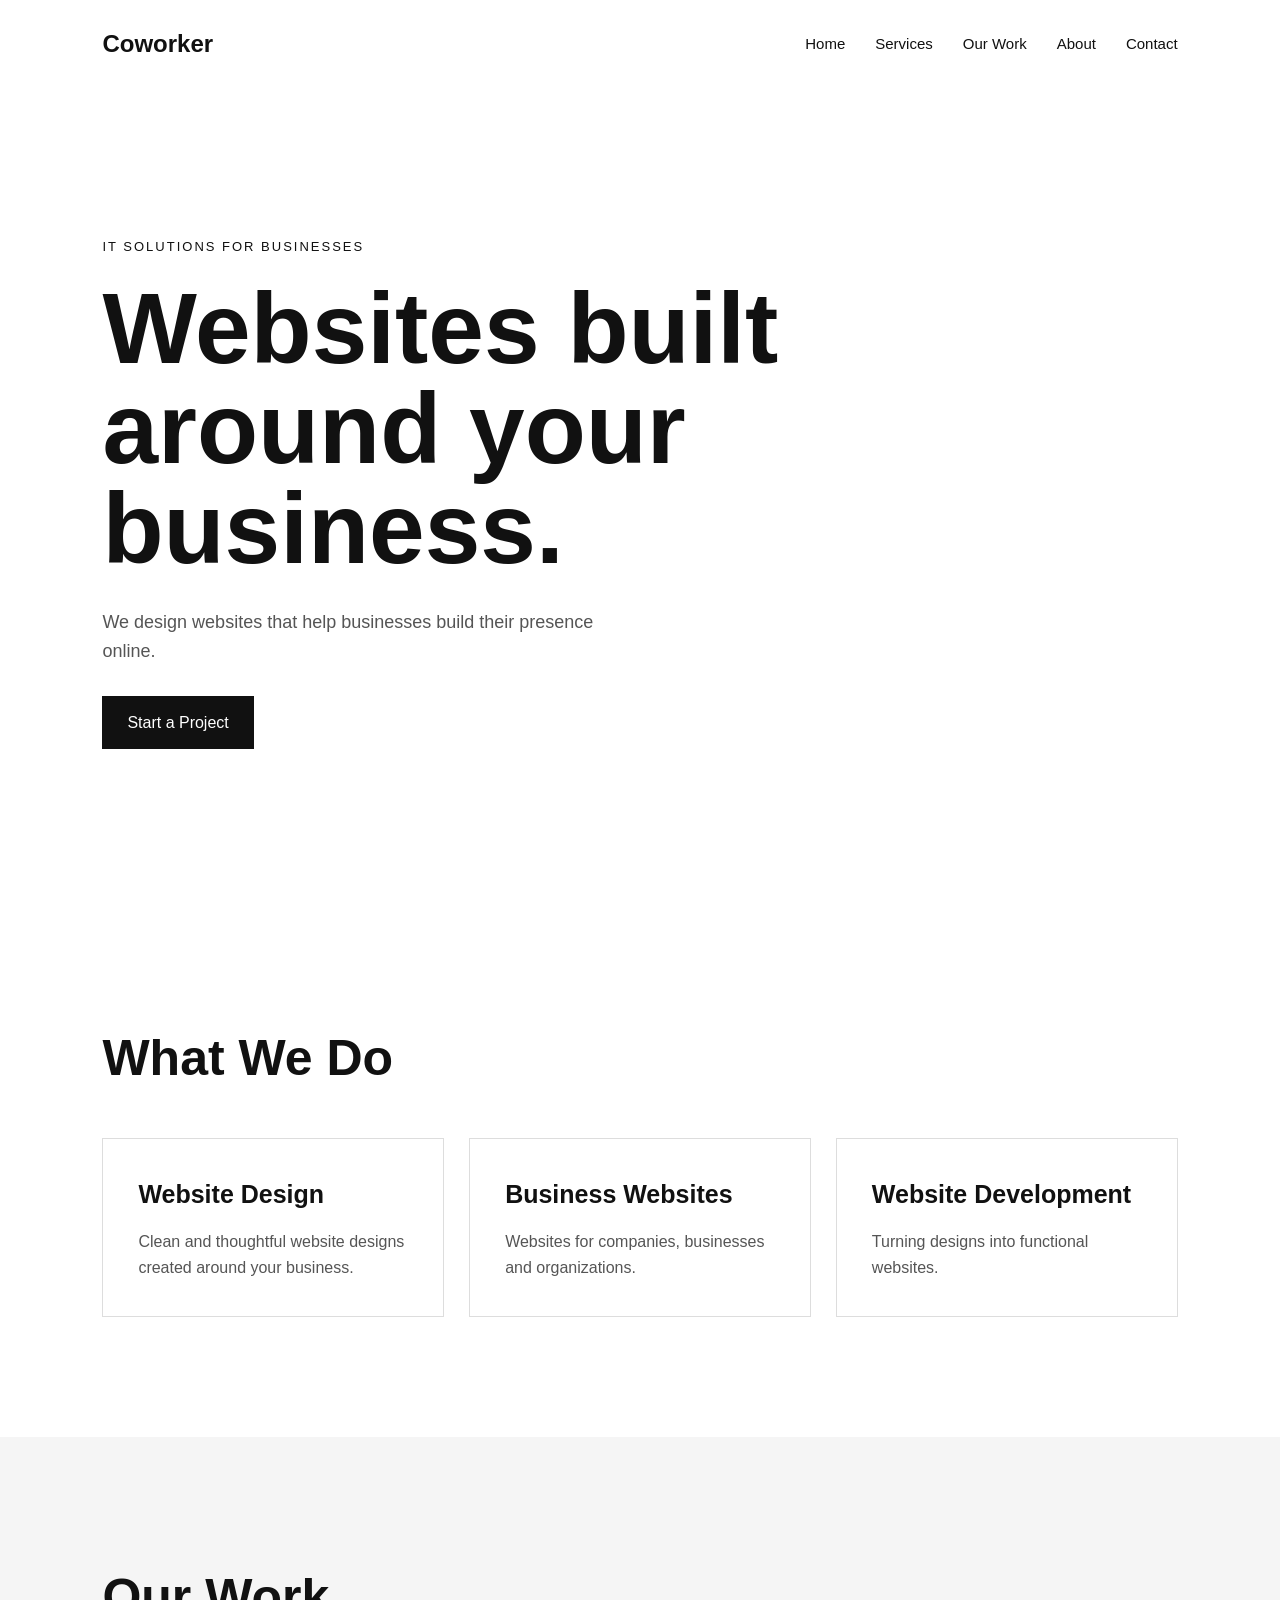
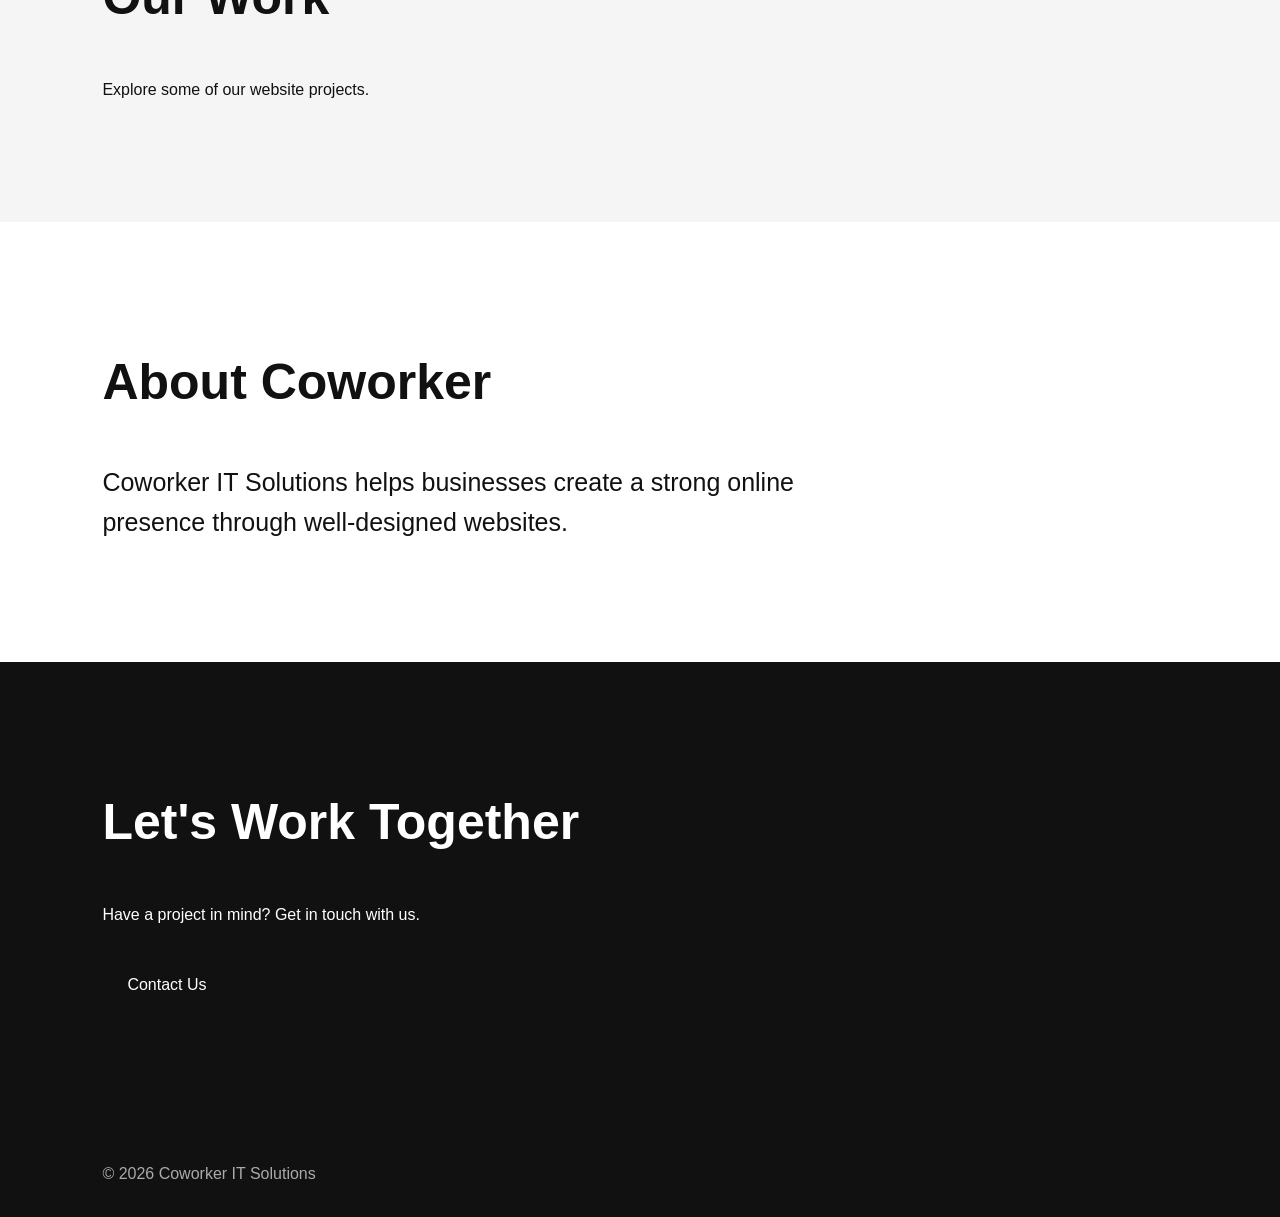
==== index.html @ 1c1c368e "Add files via upload" ====
<!DOCTYPE html>
<html lang="en">
<head>
    <meta charset="UTF-8">
    <meta name="viewport" content="width=device-width, initial-scale=1.0">

    <title>Coworker IT Solutions</title>

    <link rel="stylesheet" href="style.css">
</head>

<body>

    <header>
        <h2>Coworker</h2>

        <nav>
            <a href="#home">Home</a>
            <a href="#services">Services</a>
            <a href="#work">Our Work</a>
            <a href="#about">About</a>
            <a href="#contact">Contact</a>
        </nav>
    </header>


    <section id="home" class="hero">

        <p>IT SOLUTIONS FOR BUSINESSES</p>

        <h1>
            Websites built<br>
            around your business.
        </h1>

        <p class="hero-text">
            We design websites that help businesses
            build their presence online.
        </p>

        <a href="#contact" class="button">
            Start a Project
        </a>

    </section>


    <section id="services">

        <h2>What We Do</h2>

        <div class="services">

            <div class="service">
                <h3>Website Design</h3>
                <p>
                    Clean and thoughtful website designs
                    created around your business.
                </p>
            </div>

            <div class="service">
                <h3>Business Websites</h3>
                <p>
                    Websites for companies, businesses
                    and organizations.
                </p>
            </div>

            <div class="service">
                <h3>Website Development</h3>
                <p>
                    Turning designs into functional
                    websites.
                </p>
            </div>

        </div>

    </section>


    <section id="work">

        <h2>Our Work</h2>

        <p>
            Explore some of our website projects.
        </p>

    </section>


    <section id="about">

        <h2>About Coworker</h2>

        <p>
            Coworker IT Solutions helps businesses
            create a strong online presence through
            well-designed websites.
        </p>

    </section>


    <section id="contact">

        <h2>Let's Work Together</h2>

        <p>
            Have a project in mind?
            Get in touch with us.
        </p>

        <a href="mailto:your@email.com" class="button">
            Contact Us
        </a>

    </section>


    <footer>

        <p>© 2026 Coworker IT Solutions</p>

    </footer>


    <script src="script.js"></script>

</body>
</html>
---- style.css ----
* {
    margin: 0;
    padding: 0;
    box-sizing: border-box;
}

html {
    scroll-behavior: smooth;
}

body {
    font-family: Arial, sans-serif;
    background: #ffffff;
    color: #111111;
    line-height: 1.6;
}


/* HEADER */

header {
    display: flex;
    justify-content: space-between;
    align-items: center;

    padding: 25px 8%;

    position: sticky;
    top: 0;

    background: white;
    z-index: 1000;
}

header h2 {
    font-size: 24px;
}

nav {
    display: flex;
    gap: 30px;
}

nav a {
    text-decoration: none;
    color: #111111;
    font-size: 15px;
}


/* HERO */

.hero {
    min-height: 90vh;

    display: flex;
    flex-direction: column;
    justify-content: center;

    padding: 80px 8%;
}

.hero > p:first-child {
    font-size: 13px;
    letter-spacing: 2px;
    margin-bottom: 20px;
}

.hero h1 {
    font-size: clamp(50px, 8vw, 100px);
    line-height: 1;
    max-width: 1000px;
    margin-bottom: 30px;
}

.hero-text {
    max-width: 500px;
    font-size: 18px;
    color: #555555;
    margin-bottom: 30px;
}


/* BUTTON */

.button {
    display: inline-block;

    background: #111111;
    color: white;

    padding: 14px 25px;

    text-decoration: none;

    width: fit-content;
}


/* SECTIONS */

section {
    padding: 120px 8%;
}

section h2 {
    font-size: 50px;
    margin-bottom: 40px;
}


/* SERVICES */

.services {
    display: grid;

    grid-template-columns:
        repeat(3, 1fr);

    gap: 25px;
}

.service {
    border: 1px solid #dddddd;
    padding: 35px;
}

.service h3 {
    font-size: 25px;
    margin-bottom: 15px;
}

.service p {
    color: #555555;
}


/* WORK */

#work {
    background: #f5f5f5;
}


/* ABOUT */

#about {
    max-width: 1000px;
}

#about p {
    font-size: 25px;
}


/* CONTACT */

#contact {
    background: #111111;
    color: white;
}

#contact p {
    margin-bottom: 30px;
}


/* FOOTER */

footer {
    padding: 30px 8%;
    background: #111111;
    color: #aaaaaa;
}


/* MOBILE */

@media (max-width: 768px) {

    header {
        flex-direction: column;
        gap: 20px;
    }

    nav {
        gap: 15px;
        flex-wrap: wrap;
        justify-content: center;
    }

    .hero h1 {
        font-size: 55px;
    }

    .services {
        grid-template-columns: 1fr;
    }

    section {
        padding: 80px 7%;
    }

}
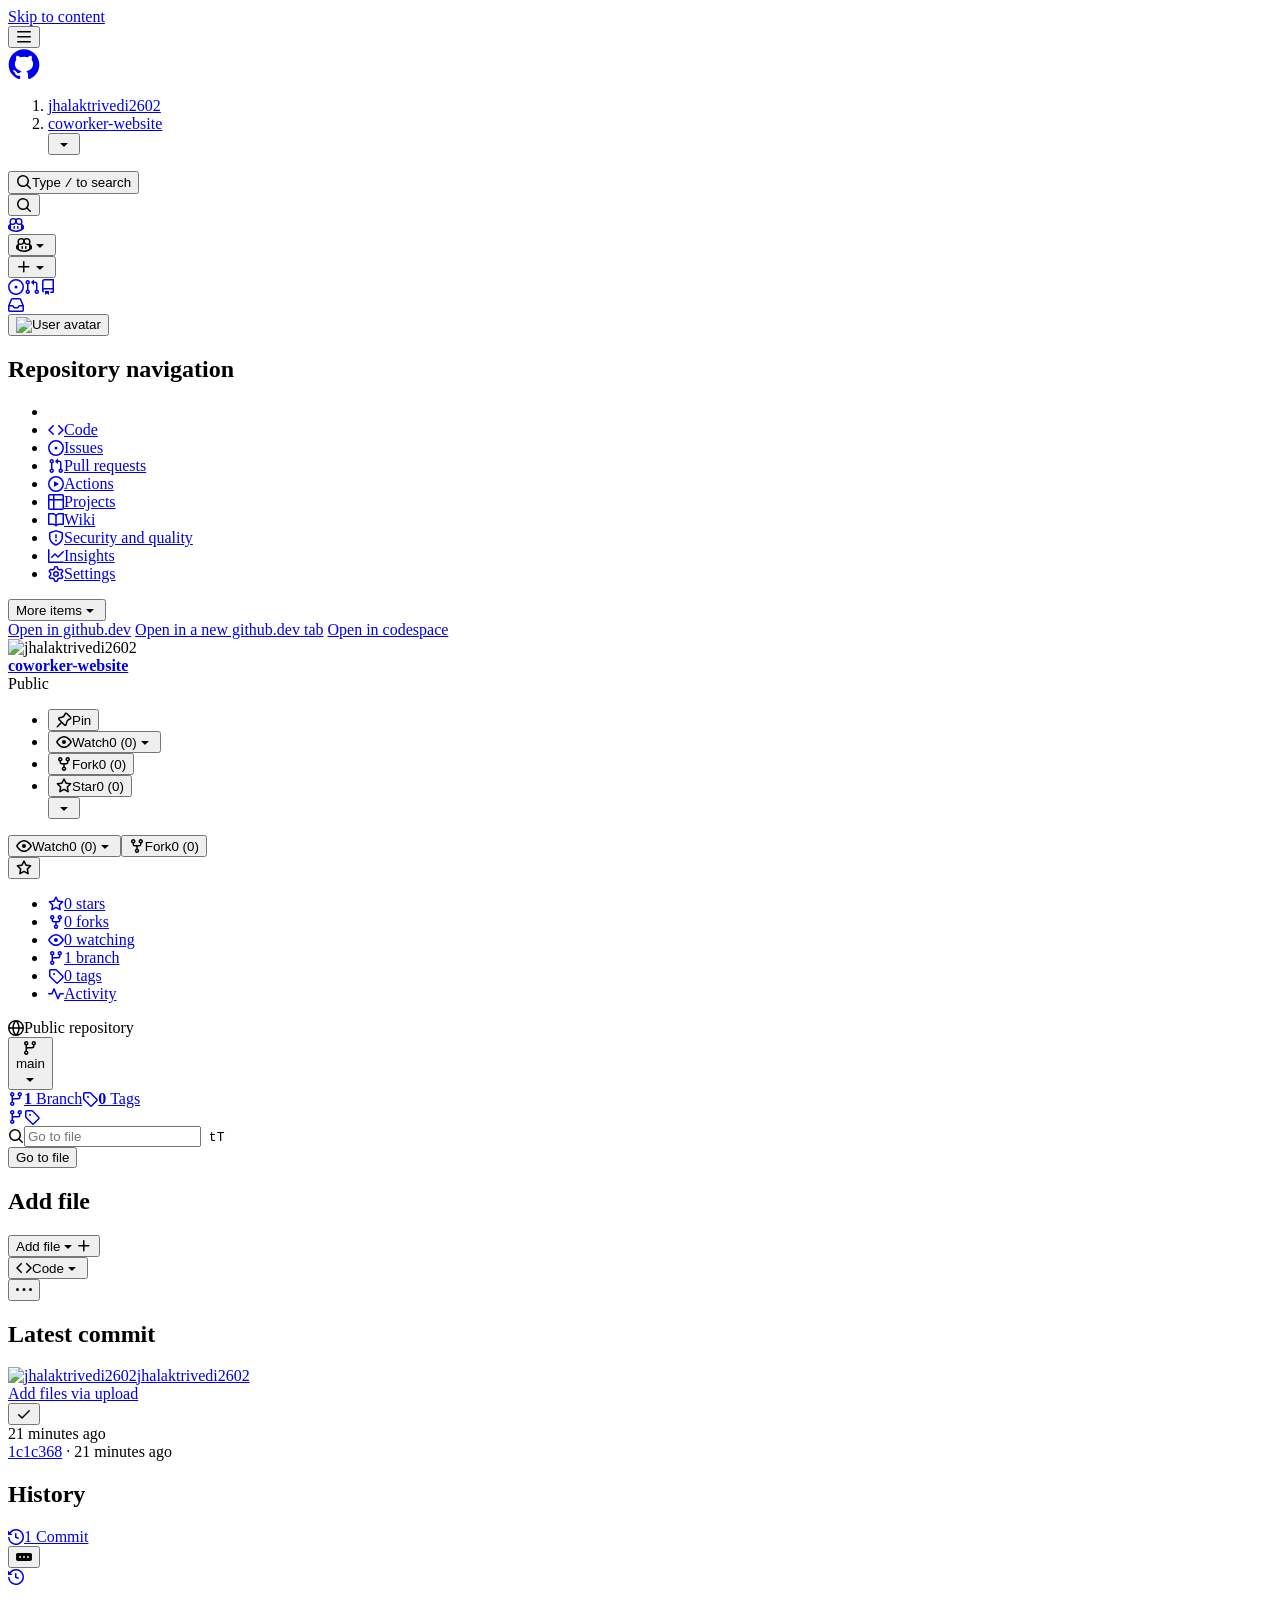
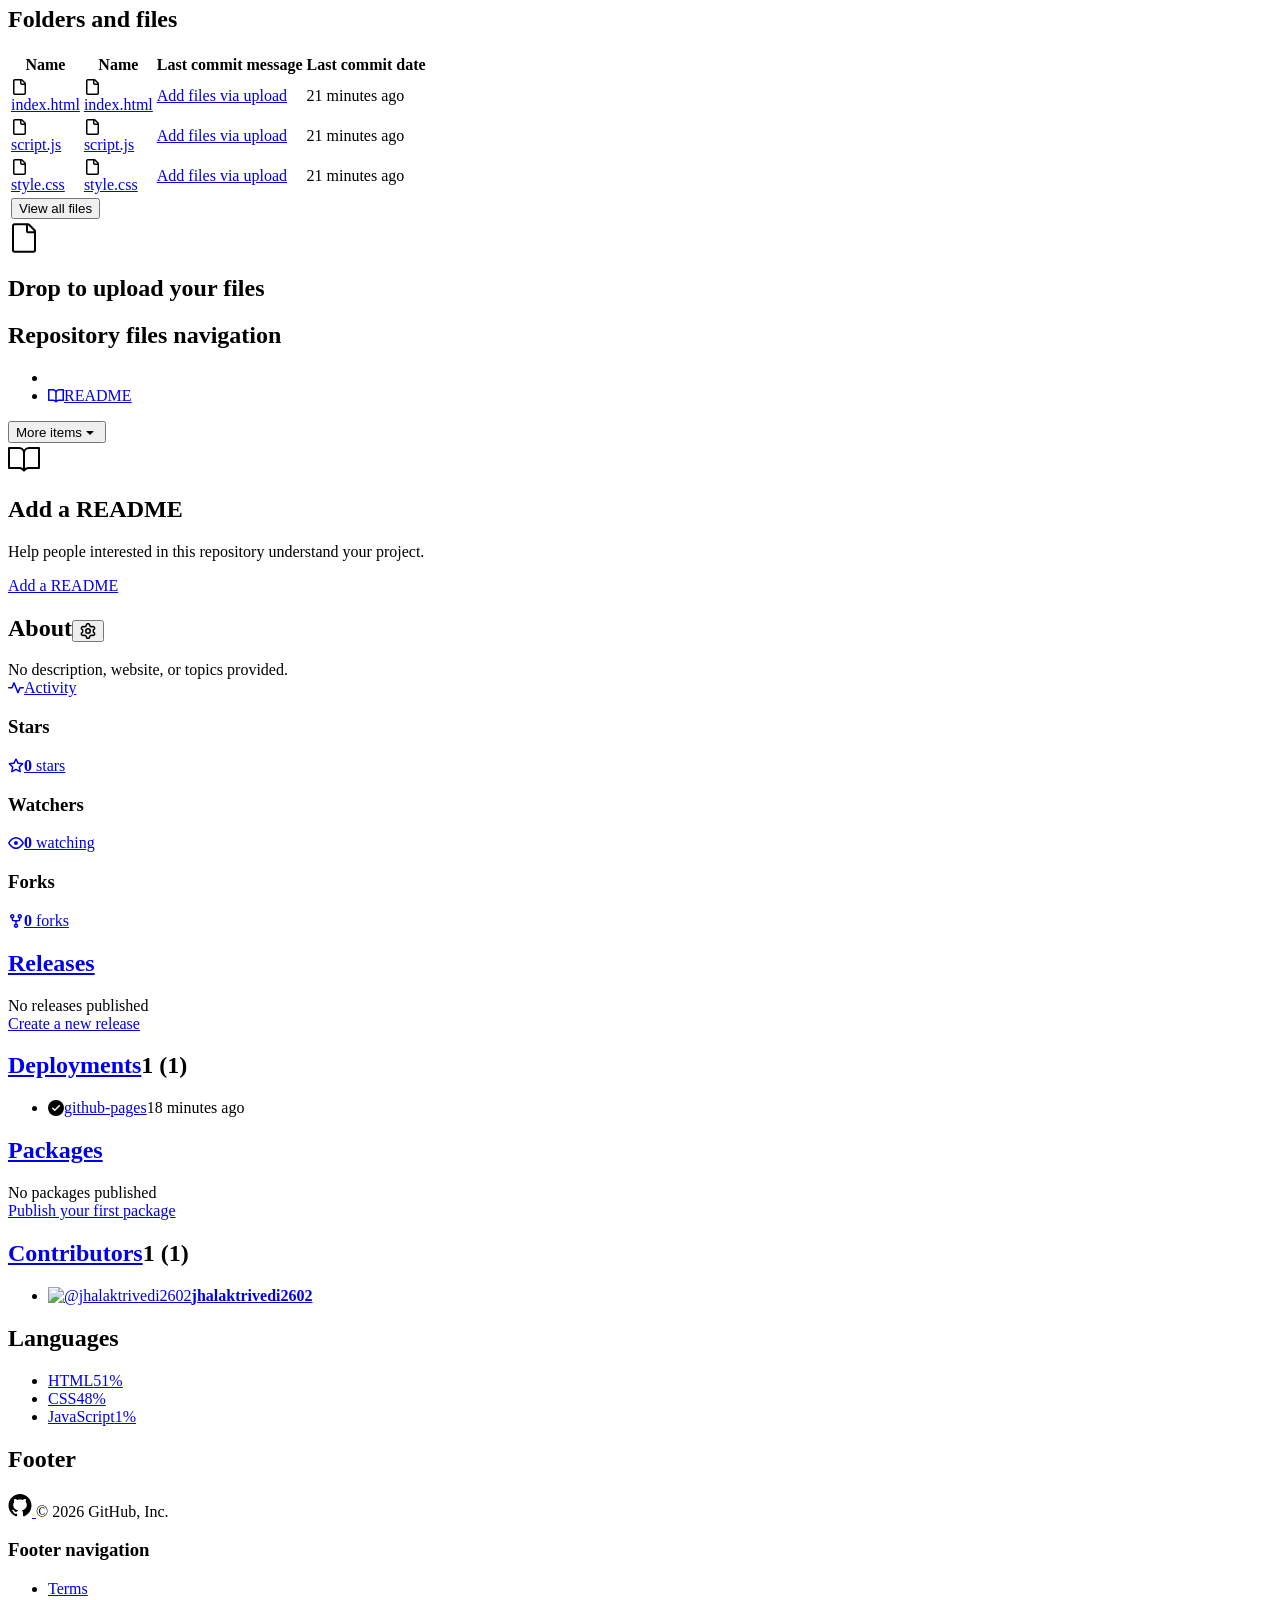
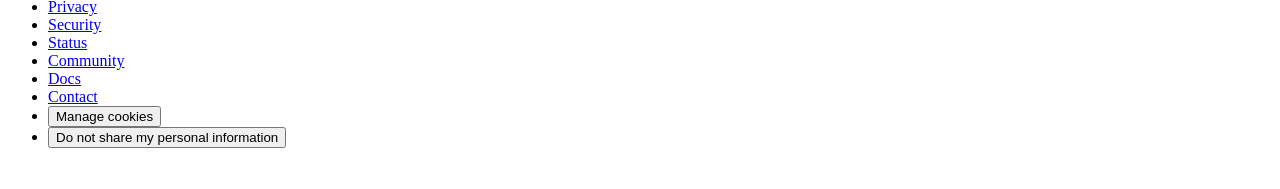
==== commit 761b8386: "Add files via upload" ====
--- a/index.html
+++ b/index.html
@@ -1,133 +1,692 @@
-<!DOCTYPE html>
-<html lang="en">
-<head>
-    <meta charset="UTF-8">
-    <meta name="viewport" content="width=device-width, initial-scale=1.0">
-
-    <title>Coworker IT Solutions</title>
-
-    <link rel="stylesheet" href="style.css">
-</head>
-
-<body>
-
-    <header>
-        <h2>Coworker</h2>
-
-        <nav>
-            <a href="#home">Home</a>
-            <a href="#services">Services</a>
-            <a href="#work">Our Work</a>
-            <a href="#about">About</a>
-            <a href="#contact">Contact</a>
-        </nav>
-    </header>
-
-
-    <section id="home" class="hero">
-
-        <p>IT SOLUTIONS FOR BUSINESSES</p>
-
-        <h1>
-            Websites built<br>
-            around your business.
-        </h1>
-
-        <p class="hero-text">
-            We design websites that help businesses
-            build their presence online.
-        </p>
-
-        <a href="#contact" class="button">
-            Start a Project
-        </a>
-
-    </section>
-
-
-    <section id="services">
-
-        <h2>What We Do</h2>
-
-        <div class="services">
-
-            <div class="service">
-                <h3>Website Design</h3>
-                <p>
-                    Clean and thoughtful website designs
-                    created around your business.
-                </p>
-            </div>
-
-            <div class="service">
-                <h3>Business Websites</h3>
-                <p>
-                    Websites for companies, businesses
-                    and organizations.
-                </p>
-            </div>
-
-            <div class="service">
-                <h3>Website Development</h3>
-                <p>
-                    Turning designs into functional
-                    websites.
-                </p>
-            </div>
-
-        </div>
-
-    </section>
-
-
-    <section id="work">
-
-        <h2>Our Work</h2>
-
-        <p>
-            Explore some of our website projects.
-        </p>
-
-    </section>
-
-
-    <section id="about">
-
-        <h2>About Coworker</h2>
-
-        <p>
-            Coworker IT Solutions helps businesses
-            create a strong online presence through
-            well-designed websites.
-        </p>
-
-    </section>
-
-
-    <section id="contact">
-
-        <h2>Let's Work Together</h2>
-
-        <p>
-            Have a project in mind?
-            Get in touch with us.
-        </p>
-
-        <a href="mailto:your@email.com" class="button">
-            Contact Us
-        </a>
-
-    </section>
-
-
-    <footer>
-
-        <p>© 2026 Coworker IT Solutions</p>
-
-    </footer>
-
-
-    <script src="script.js"></script>
-
-</body>
-</html>+<!DOCTYPE html>
+<!-- saved from url=(0053)https://github.com/jhalaktrivedi2602/coworker-website -->
+<html lang="en" data-color-mode="auto" data-light-theme="light" data-dark-theme="dark" data-a11y-animated-images="system" data-a11y-link-underlines="true" data-turbo-loaded="" class="js-focus-visible" data-js-focus-visible=""><head><meta http-equiv="Content-Type" content="text/html; charset=UTF-8"><style type="text/css">.turbo-progress-bar {
+  position: fixed;
+  display: block;
+  top: 0;
+  left: 0;
+  height: 3px;
+  background: #0076ff;
+  z-index: 2147483647;
+  transition:
+    width 300ms ease-out,
+    opacity 150ms 150ms ease-in;
+  transform: translate3d(0, 0, 0);
+}
+</style><style>
+:root {
+  --fontStack-monospace: "Monaspace Neon", ui-monospace, SFMono-Regular, SF Mono, Menlo, Consolas, Liberation Mono, monospace !important;
+}
+</style>
+
+
+
+
+  
+    
+  <link rel="dns-prefetch" href="https://github.githubassets.com/">
+  <link rel="dns-prefetch" href="https://avatars.githubusercontent.com/">
+  <link rel="dns-prefetch" href="https://github-cloud.s3.amazonaws.com/">
+  <link rel="dns-prefetch" href="https://user-images.githubusercontent.com/">
+  <link rel="preconnect" href="https://github.githubassets.com/" crossorigin="">
+  <link rel="preconnect" href="https://avatars.githubusercontent.com/">
+
+<script type="importmap">{"imports":{"react":"https://github.githubassets.com/assets/react-e27d1b3e03961e68.js","react-dom":"https://github.githubassets.com/assets/react-dom-e5fd46a22d5c4058.js","react-dom/client":"https://github.githubassets.com/assets/react-dom-client-1b4a3ee065998cea.js","react-is":"https://github.githubassets.com/assets/react-is-e0b593954b4706d8.js","react-reconciler":"https://github.githubassets.com/assets/react-reconciler-8e99e505c4429605.js","react/compiler-runtime":"https://github.githubassets.com/assets/react-compiler-runtime-4610bd6d3de9c049.js","react/jsx-dev-runtime":"https://github.githubassets.com/assets/react-jsx-dev-runtime-ea55d68667d559e5.js","react/jsx-runtime":"https://github.githubassets.com/assets/react-jsx-runtime-4915cb0f5b3aff04.js","scheduler":"https://github.githubassets.com/assets/scheduler-58b860b049ca307c.js"}}</script>
+<meta name="react-profiling" content="0" data-turbo-transient="true">
+<meta name="react-import-map" content="react,react-dom,react-dom/client,react-dom/profiling,react-is,react-reconciler,react/compiler-runtime,react/jsx-dev-runtime,react/jsx-runtime,scheduler@777f63f87cd0" data-turbo-track="reload">
+<link crossorigin="anonymous" rel="modulepreload" href="https://github.githubassets.com/assets/react-e27d1b3e03961e68.js">
+<link crossorigin="anonymous" rel="modulepreload" href="https://github.githubassets.com/assets/react-compiler-runtime-4610bd6d3de9c049.js">
+<link crossorigin="anonymous" rel="modulepreload" href="https://github.githubassets.com/assets/scheduler-58b860b049ca307c.js">
+<link crossorigin="anonymous" rel="modulepreload" href="https://github.githubassets.com/assets/react-dom-e5fd46a22d5c4058.js">
+<link crossorigin="anonymous" rel="modulepreload" href="https://github.githubassets.com/assets/react-dom-client-1b4a3ee065998cea.js">
+<link crossorigin="anonymous" rel="modulepreload" href="https://github.githubassets.com/assets/react-is-e0b593954b4706d8.js">
+<link crossorigin="anonymous" rel="modulepreload" href="https://github.githubassets.com/assets/react-jsx-runtime-4915cb0f5b3aff04.js">
+<link crossorigin="anonymous" rel="modulepreload" href="https://github.githubassets.com/assets/react-reconciler-8e99e505c4429605.js">
+
+  
+
+
+  <link crossorigin="anonymous" media="all" rel="stylesheet" href="./index_files/light-99f877e9ddfc0e51.css"><link crossorigin="anonymous" media="all" rel="stylesheet" href="./index_files/dark-79ad2ace604703b3.css"><link data-color-theme="light_high_contrast" crossorigin="anonymous" media="all" rel="stylesheet" data-href="https://github.githubassets.com/assets/light_high_contrast-48fdd0811afbab3c.css"><link data-color-theme="light_colorblind" crossorigin="anonymous" media="all" rel="stylesheet" data-href="https://github.githubassets.com/assets/light_colorblind-f4bf1142976e4bbf.css"><link data-color-theme="light_colorblind_high_contrast" crossorigin="anonymous" media="all" rel="stylesheet" data-href="https://github.githubassets.com/assets/light_colorblind_high_contrast-f661b49995ba0bd8.css"><link data-color-theme="light_tritanopia" crossorigin="anonymous" media="all" rel="stylesheet" data-href="https://github.githubassets.com/assets/light_tritanopia-0b38d22346321c92.css"><link data-color-theme="light_tritanopia_high_contrast" crossorigin="anonymous" media="all" rel="stylesheet" data-href="https://github.githubassets.com/assets/light_tritanopia_high_contrast-f1c62c9e70259b9f.css"><link data-color-theme="dark_high_contrast" crossorigin="anonymous" media="all" rel="stylesheet" data-href="https://github.githubassets.com/assets/dark_high_contrast-24484a076f02295f.css"><link data-color-theme="dark_colorblind" crossorigin="anonymous" media="all" rel="stylesheet" data-href="https://github.githubassets.com/assets/dark_colorblind-f50cacf0a86b9929.css"><link data-color-theme="dark_colorblind_high_contrast" crossorigin="anonymous" media="all" rel="stylesheet" data-href="https://github.githubassets.com/assets/dark_colorblind_high_contrast-e61d4f4ca17852c2.css"><link data-color-theme="dark_tritanopia" crossorigin="anonymous" media="all" rel="stylesheet" data-href="https://github.githubassets.com/assets/dark_tritanopia-39c10993d5603fac.css"><link data-color-theme="dark_tritanopia_high_contrast" crossorigin="anonymous" media="all" rel="stylesheet" data-href="https://github.githubassets.com/assets/dark_tritanopia_high_contrast-73236c840c0c7d90.css"><link data-color-theme="dark_dimmed" crossorigin="anonymous" media="all" rel="stylesheet" data-href="https://github.githubassets.com/assets/dark_dimmed-0de76f07cc035b10.css"><link data-color-theme="dark_dimmed_high_contrast" crossorigin="anonymous" media="all" rel="stylesheet" data-href="https://github.githubassets.com/assets/dark_dimmed_high_contrast-fd1500c8744e40d6.css">
+
+  <style type="text/css">
+    :root {
+      --tab-size-preference: 4;
+    }
+
+    pre, code {
+      tab-size: var(--tab-size-preference);
+    }
+  </style>
+
+    <link crossorigin="anonymous" media="all" rel="stylesheet" href="./index_files/primer-primitives-ed9ca172356fd545.css">
+    <link crossorigin="anonymous" media="all" rel="stylesheet" href="./index_files/primer-tailwind-compatible-330c475bd59f66d2.css">
+    <link crossorigin="anonymous" media="all" rel="stylesheet" href="./index_files/global-54ba76e934a49d7c.css">
+    <link crossorigin="anonymous" media="all" rel="stylesheet" href="./index_files/github-456bd5deb85c7ecd.css">
+    <link crossorigin="anonymous" media="all" rel="stylesheet" href="./index_files/tailwind-46b53ca2d13bc09d.css">
+  <link crossorigin="anonymous" media="all" rel="stylesheet" href="./index_files/repository-11ee8a031c040c1a.css">
+<link crossorigin="anonymous" media="all" rel="stylesheet" href="./index_files/code-2d56bdb0166c0238.css">
+
+  
+
+  <script type="application/json" id="client-env">{"locale":"en","featureFlags":["actions_enable_background_steps","actions_new_hosted_runner_image_select_sizes_and_versions","actions_workflow_language_service_allow_case_function","activity_diff_file_tree","activity_repos_file_tree","activity_repos_overview_header","activity_repos_overview_sidebar","agent_author_search_expansion","agent_author_search_expansion_ui_pulls","alternate_user_config_repo","async_conversion_coverage_enabled","billing_billable_licenses_cost_center_bucket_fix","billing_budget_expiration","billing_cost_center_list_assigned_resources","billing_discount_threshold_notification","billing_ui_budget_pagination_enabled","ccr_implement_suggestion_refresh","code_quality_enablement_banner_targeting","code_quality_remove_preview","code_view_checks_live_updates","code_view_raf_sticky_lines","codemirror_inp_optimizations","codespaces_prebuild_region_target_update","coding_agent_third_party_model_ui","copilot_agent_snippy","copilot_api_agentic_issue_marshal_yaml","copilot_automation_repo_mcp_servers","copilot_automations_pagination","copilot_chat_auto_mode_v2","copilot_chat_clear_model_selection_for_default_change","copilot_chat_disable_model_picker_while_streaming","copilot_chat_header_reorder","copilot_chat_increase_token_padding","copilot_chat_max_upsell","copilot_chat_models_browser_cache","copilot_chat_vision_dotcom_chat_ga_gate","copilot_css_textarea_autosize","copilot_custom_copilots","copilot_custom_copilots_feature_preview","copilot_duplicate_thread","copilot_extensions_removal_on_marketplace","copilot_fix_failed_workflows_all_skus","copilot_hide_hovercard","copilot_immersive_embedded_header_button","copilot_immersive_file_preview_keep_mounted","copilot_immersive_task_hyperlinking","copilot_issue_list_show_more","copilot_mc_cli_resume_any_users_task","copilot_mission_control_agent_merge_fix_ci","copilot_mission_control_agent_merge_resolve_conflicts","copilot_mission_control_early_stop","copilot_mission_control_environment_list_icons","copilot_mission_control_managed_sandbox_environments","copilot_mission_control_needs_attention","copilot_mission_control_reasoning_effort","copilot_mission_control_sandbox_client_side_clone","copilot_mission_control_sandbox_remote_bypass","copilot_mission_control_session_filters","copilot_mission_control_task_alive_updates","copilot_mission_control_task_sharing","copilot_org_policy_page_focus_mode","copilot_share_active_subthread","copilot_spaces_ga","copilot_spaces_individual_policies_ga","copilot_spark_handle_nil_friendly_name","copilot_swe_agent_authorization_status_ui","copilot_swe_agent_automation_resource_scoped_writes","copilot_swe_agent_hide_model_picker_if_only_auto","copilot_swe_agent_issue_comment_trigger","copilot_swe_agent_pr_comment_model_picker","copilot_swe_agent_pull_request_comment_trigger","copilot_swe_agent_pull_request_merged_trigger","copilot_swe_agent_pull_request_opened_trigger","copilot_swe_agent_pull_request_synchronize_trigger","copilot_swe_agent_use_subagents","copilot_task_api_github_rest_style","copilot_task_scoped_alive_channel","copilot_token_based_billing","copilot_unconfigured_is_inherited","copilot_user_can_upgrade_plan_field","copilot_workbench_sunset","copilot_workbench_sunset_redirect","copilot_workbench_ubb","dashboard_indexeddb_caching","dashboard_lists_max_age_filter","dashboard_universe_2025","dashboard_universe_2025_feedback_dialog","fgpat_permissions_selector_redesign","glc_code_quality_repo_settings_workflow_config","hide_github_models_ui","hide_groups_list_for_few_groups","hyperspace_2025_logged_out_batch_1","hyperspace_2025_logged_out_batch_2","hyperspace_2025_logged_out_batch_3","in_product_messaging_datadog_monitoring","ipm_global_transactional_message_copilot","ipm_global_transactional_message_issues","ipm_global_transactional_message_prs","ipm_global_transactional_message_repos","ipm_global_transactional_message_spaces","ipm_ubb_individual_budget_banner","issue_fields_multi_select","issue_inline_avatars","issue_pinned_views","issue_pinned_views_optimistic_updates","issue_relative_time_micro","issues_dashboard_sso_structured_errors","issues_expanded_file_types","issues_hide_closed_sub_issues","issues_lazy_load_comment_box_suggestions","issues_optimistic_linked_branch_create","issues_react_chrome_container_query_fix","issues_react_include_bots_in_pickers","issues_react_ui_feedback","labels_archiving","labels_archiving_info","landing_pages_ninetailed","lifecycle_label_name_updates","marketing_cookie_consent_banner","marketing_pages_search_explore_provider","memex_client_env_github_domain","memex_default_issue_create_repository","memex_lazy_hydrate_agent_tasks","memex_live_update_hovercard","memex_mwl_filter_field_delimiter","memex_remove_deprecated_type_issue","memex_roadmap_drag_style","merge_queue_restricted_pushers_warning","merge_status_checks_refetch_dedupe","merge_status_header_feedback","oauth_authorize_clickjacking_protection","octocaptcha_origin_optimization","pr_sfv_new_diff_fetch","primer_react_css_anchor_positioning","primer_react_merged_forwarded_refs","prs_copilot_app_open_action","prs_css_anchor_positioning","prx_files","pull_request_commit_checks_dialog","pull_request_copilot_attribution_header","pull_request_files_virtualization","pull_request_overview_panel_edit_description","pull_request_persister","pull_request_stacks_feedback_dialog","pull_request_virtualization_image_estimate","pull_request_virtualization_loader_batching","pull_request_virtualization_scroll_compensation","pull_request_virtualization_scroll_intent","quick_search_lazy_suggestions","react_blob_isolate_code_lines","react_blob_overlay","react_blob_ssr_content_visibility","react_data_router_tanstack_allowed","react_query_props_with_key","react_sandbox_future_tanstack","repo_app_turbo","repo_issues_sidebar_layout","repo_pulls_dashboard_declutter","repo_pulls_dashboard_persistence","repo_pulls_dashboard_sidebar_links","repo_pulls_dashboard_surface","repos_contributors_limited_default_range","repository_suggester_elastic_search","review_involves_filter","rule_ignored_file_paths","rulesets_actor_list_editor","sample_network_conn_type","security_center_artifact_filters_popover","see_who_reacted","semantic_similarity_duplicate_issue_detection","session_logs_ungroup_reasoning_text","set_sha256_on_repo_creation_form","site_banner_desktop_copilot_app","site_ghca_pixel_mona","site_github_app_ga_page","site_github_app_ga_page_highlight","site_github_app_mobile_native_share","site_global_banner_dev_days_attendee","site_global_banner_learn_copilot_sdk","site_global_nav_spark_models_removed","spark_prompt_secret_scanning","spark_server_connection_status","suggest_custom_property_values_copilot","suppress_automated_browser_vitals","swp_forms_disable_octocaptcha","thread_resolution_reason","track_notifications_settings_usage","ui_route_code_view","ui_route_repos","ui_service_compute_cohort","ui_service_compute_proxy_control","ui_service_referrer_metrics","ui_service_staleness_detection","unified_batch_pr_comments","update_issue_suggestions","user_code_paste_ux","viewscreen_sandbox","warn_inaccessible_attachments","webp_support","workbench_store_readonly","workstream_plugin_bootstrap"],"login":"jhalaktrivedi2602","githubDomain":"https://github.com","copilotApiOverrideUrl":"https://api.individual.githubcopilot.com","cmcApiUrl":"https://api.github.com/cmc_internal/api"}</script>
+<link crossorigin="anonymous" rel="modulepreload" href="https://github.githubassets.com/assets/wp-runtime-12931a0779d2d39d.js">
+<link crossorigin="anonymous" rel="modulepreload" href="https://github.githubassets.com/assets/app-foundation-74e9766bd696d26a.js">
+<link crossorigin="anonymous" rel="modulepreload" href="https://github.githubassets.com/assets/app-runtime-ecf766ea8a2c7fd6.js">
+<link crossorigin="anonymous" rel="modulepreload" href="https://github.githubassets.com/assets/fetch-utilities-8e3d9c5d57d50312.js">
+<link crossorigin="anonymous" rel="modulepreload" href="https://github.githubassets.com/assets/ser-cd1b421ad0ad7ed5.js">
+<script crossorigin="anonymous" type="module" src="./index_files/environment-2b87ac8f4c48e5d2.js.download" defer="defer"></script>
+<link crossorigin="anonymous" media="all" rel="stylesheet" href="./index_files/app-runtime.b6099d51b9e67b57.module.css">
+<link crossorigin="anonymous" rel="modulepreload" href="https://github.githubassets.com/assets/catalyst-86a8f5de995615f8.js">
+<link crossorigin="anonymous" rel="modulepreload" href="https://github.githubassets.com/assets/selector-observer-e88088f989b27670.js">
+<link crossorigin="anonymous" rel="modulepreload" href="https://github.githubassets.com/assets/relative-time-element-7cdf4e0db98b997c.js">
+<link crossorigin="anonymous" rel="modulepreload" href="https://github.githubassets.com/assets/by-6b3c07383371bf58.js">
+<link crossorigin="anonymous" rel="modulepreload" href="https://github.githubassets.com/assets/ja9-36f036c13c2e3a4c.js">
+<link crossorigin="anonymous" rel="modulepreload" href="https://github.githubassets.com/assets/kw-866fd9513ae95106.js">
+<link crossorigin="anonymous" rel="modulepreload" href="https://github.githubassets.com/assets/r1-b075aab3204f32f9.js">
+<link crossorigin="anonymous" rel="modulepreload" href="https://github.githubassets.com/assets/jz5-7c5d1669717041f8.js">
+<link crossorigin="anonymous" rel="modulepreload" href="https://github.githubassets.com/assets/hj-5126390ff433704d.js">
+<link crossorigin="anonymous" rel="modulepreload" href="https://github.githubassets.com/assets/j05-dce4d588268f0f7e.js">
+<script crossorigin="anonymous" type="module" src="./index_files/github-elements-ff5fe039bef0d6f5.js.download" defer="defer"></script>
+<script crossorigin="anonymous" type="module" src="./index_files/element-registry-87d2bf3d04010d0b.js.download" defer="defer"></script>
+<link crossorigin="anonymous" rel="modulepreload" href="https://github.githubassets.com/assets/runtime-helpers-f3f5d71440009c48.js">
+<link crossorigin="anonymous" rel="modulepreload" href="https://github.githubassets.com/assets/aria-live-76b18916d0c8ec4d.js">
+<link crossorigin="anonymous" rel="modulepreload" href="https://github.githubassets.com/assets/hotkey-5109c77d7ac61078.js">
+<link crossorigin="anonymous" rel="modulepreload" href="https://github.githubassets.com/assets/react-core-fbb00aaa3ab9abdf.js">
+<link crossorigin="anonymous" rel="modulepreload" href="https://github.githubassets.com/assets/04n-51c49ba758739f13.js">
+<link crossorigin="anonymous" rel="modulepreload" href="https://github.githubassets.com/assets/ur-024971cb63acad59.js">
+<link crossorigin="anonymous" rel="modulepreload" href="https://github.githubassets.com/assets/4t-364e19c63d726e9a.js">
+<link crossorigin="anonymous" rel="modulepreload" href="https://github.githubassets.com/assets/6ny-c969fbae697a356f.js">
+<link crossorigin="anonymous" rel="modulepreload" href="https://github.githubassets.com/assets/yhq-3a209035a30b1a09.js">
+<link crossorigin="anonymous" rel="modulepreload" href="https://github.githubassets.com/assets/z1v-da5b33b877bfa358.js">
+<link crossorigin="anonymous" rel="modulepreload" href="https://github.githubassets.com/assets/wo-09f85d22a6c8931b.js">
+<link crossorigin="anonymous" rel="modulepreload" href="https://github.githubassets.com/assets/9y-81cfe57dc9040f3e.js">
+<link crossorigin="anonymous" rel="modulepreload" href="https://github.githubassets.com/assets/j0-41a4cf04cbd99503.js">
+<link crossorigin="anonymous" rel="modulepreload" href="https://github.githubassets.com/assets/0p-81491ed0d9d666e2.js">
+<script crossorigin="anonymous" type="module" src="./index_files/behaviors-71226284b046a82d.js.download" defer="defer"></script>
+<link crossorigin="anonymous" media="all" rel="stylesheet" href="./index_files/react-core.5858534b1c27f133.module.css">
+<link crossorigin="anonymous" rel="modulepreload" href="https://github.githubassets.com/assets/n9-97e2e5539969aaaf.js">
+<script crossorigin="anonymous" type="module" src="./index_files/codespaces-b818bcc1c02b39c4.js.download" defer="defer"></script>
+<link crossorigin="anonymous" rel="modulepreload" href="https://github.githubassets.com/assets/ic-991f04433f366e7b.js">
+<script crossorigin="anonymous" type="module" src="./index_files/repositories-478e2f593111589e.js.download" defer="defer"></script>
+<script crossorigin="anonymous" type="module" src="./index_files/code-menu-e6c450574ec2c2ea.js.download" defer="defer"></script>
+  
+  <link crossorigin="anonymous" rel="modulepreload" href="https://github.githubassets.com/assets/primer-react-12ebdc24dcff1ecc.js">
+<link crossorigin="anonymous" rel="modulepreload" href="https://github.githubassets.com/assets/ncx-9a860680a5f230b9.js">
+<link crossorigin="anonymous" rel="modulepreload" href="https://github.githubassets.com/assets/j6-363f0ebf4f62f310.js">
+<link crossorigin="anonymous" rel="modulepreload" href="https://github.githubassets.com/assets/t7l-bf6f21d7e7a43c35.js">
+<link crossorigin="anonymous" rel="modulepreload" href="https://github.githubassets.com/assets/fe-7576d9b281e2106a.js">
+<link crossorigin="anonymous" rel="modulepreload" href="https://github.githubassets.com/assets/wsr-5fd3071e5a9061ab.js">
+<link crossorigin="anonymous" rel="modulepreload" href="https://github.githubassets.com/assets/0n-ecadb2ffe6b01ba2.js">
+<link crossorigin="anonymous" rel="modulepreload" href="https://github.githubassets.com/assets/xv-51cb34754bda73a9.js">
+<link crossorigin="anonymous" rel="modulepreload" href="https://github.githubassets.com/assets/n4u-6317ce1c31aed1db.js">
+<link crossorigin="anonymous" rel="modulepreload" href="https://github.githubassets.com/assets/j8s-d90ce3a169b741ed.js">
+<link crossorigin="anonymous" rel="modulepreload" href="https://github.githubassets.com/assets/la-de176c4ee471f2b3.js">
+<link crossorigin="anonymous" rel="modulepreload" href="https://github.githubassets.com/assets/eag-d9eea130fa716df9.js">
+<link crossorigin="anonymous" rel="modulepreload" href="https://github.githubassets.com/assets/y2-87df441f1bc5a264.js">
+<link crossorigin="anonymous" rel="modulepreload" href="https://github.githubassets.com/assets/kcz-607e36c8a3751cf0.js">
+<link crossorigin="anonymous" rel="modulepreload" href="https://github.githubassets.com/assets/x4-65dba777efd828f3.js">
+<link crossorigin="anonymous" rel="modulepreload" href="https://github.githubassets.com/assets/gzu-1a09248f686325f6.js">
+<link crossorigin="anonymous" rel="modulepreload" href="https://github.githubassets.com/assets/bi0-e2f78de823e39ca9.js">
+<link crossorigin="anonymous" rel="modulepreload" href="https://github.githubassets.com/assets/on-95be29ba1ef725d9.js">
+<link crossorigin="anonymous" rel="modulepreload" href="https://github.githubassets.com/assets/b1-1dbc371cef78c3c1.js">
+<link crossorigin="anonymous" rel="modulepreload" href="https://github.githubassets.com/assets/0l5-c4edb8ab48c5846d.js">
+<link crossorigin="anonymous" rel="modulepreload" href="https://github.githubassets.com/assets/c2z-c92998400310b94b.js">
+<link crossorigin="anonymous" rel="modulepreload" href="https://github.githubassets.com/assets/f9-038758dcbfe08dab.js">
+<link crossorigin="anonymous" rel="modulepreload" href="https://github.githubassets.com/assets/0k-b7df0a74912a42bf.js">
+<link crossorigin="anonymous" rel="modulepreload" href="https://github.githubassets.com/assets/sp-915c6643cc0d7d44.js">
+<link crossorigin="anonymous" rel="modulepreload" href="https://github.githubassets.com/assets/og-93ae8b358505d372.js">
+<link crossorigin="anonymous" rel="modulepreload" href="https://github.githubassets.com/assets/b9-69d9b60a1b1fcd59.js">
+<link crossorigin="anonymous" rel="modulepreload" href="https://github.githubassets.com/assets/ec-8ea7978d3fcd114e.js">
+<link crossorigin="anonymous" rel="modulepreload" href="https://github.githubassets.com/assets/du-a401e69a37d95bcc.js">
+<link crossorigin="anonymous" rel="modulepreload" href="https://github.githubassets.com/assets/ql0-1c18210f6b9e2263.js">
+<link crossorigin="anonymous" rel="modulepreload" href="https://github.githubassets.com/assets/20-0a2e46387735f1f4.js">
+<link crossorigin="anonymous" rel="modulepreload" href="https://github.githubassets.com/assets/dsj-cb1e4ddbce4f007b.js">
+<link crossorigin="anonymous" rel="modulepreload" href="https://github.githubassets.com/assets/wp-9f5235d335ab624b.js">
+<link crossorigin="anonymous" rel="modulepreload" href="https://github.githubassets.com/assets/ko6-9e80f7ac359e3c43.js">
+<link crossorigin="anonymous" rel="modulepreload" href="https://github.githubassets.com/assets/uw-8c275f7ac25b7cf6.js">
+<link crossorigin="anonymous" rel="modulepreload" href="https://github.githubassets.com/assets/bsb-4f4ac8c20da73fac.js">
+<link crossorigin="anonymous" rel="modulepreload" href="https://github.githubassets.com/assets/w5-13e3a7548bb20af9.js">
+<link crossorigin="anonymous" rel="modulepreload" href="https://github.githubassets.com/assets/fm-c00a7677663ba326.js">
+<link crossorigin="anonymous" rel="modulepreload" href="https://github.githubassets.com/assets/z-45022d3da7b8817e.js">
+<link crossorigin="anonymous" rel="modulepreload" href="https://github.githubassets.com/assets/h0-010921512138e12f.js">
+<link crossorigin="anonymous" rel="modulepreload" href="https://github.githubassets.com/assets/5p-ae5db0820116fb43.js">
+<link crossorigin="anonymous" rel="modulepreload" href="https://github.githubassets.com/assets/8vq-b2af216e992e11ef.js">
+<link crossorigin="anonymous" rel="modulepreload" href="https://github.githubassets.com/assets/g5-88f2a4514daa19ca.js">
+<link crossorigin="anonymous" rel="modulepreload" href="https://github.githubassets.com/assets/xc-f5d51b571cd317cb.js">
+<link crossorigin="anonymous" rel="modulepreload" href="https://github.githubassets.com/assets/arw-51e8918a1b75a80f.js">
+<script crossorigin="anonymous" type="module" src="./index_files/code-view-4f4ebb8744c1b325.js.download" defer="defer"></script>
+<link crossorigin="anonymous" media="all" rel="stylesheet" href="./index_files/primer-react-css.1ca6f67f06b8cb84.module.css">
+<link crossorigin="anonymous" media="all" rel="stylesheet" href="./index_files/ql0.de7a55ca73db5693.module.css">
+<link crossorigin="anonymous" media="all" rel="stylesheet" href="./index_files/z.812a998e1961b84d.module.css">
+<link crossorigin="anonymous" media="all" rel="stylesheet" href="./index_files/xc.13e027137438fd9f.module.css">
+<link crossorigin="anonymous" media="all" rel="stylesheet" href="./index_files/code-view.f35060bcc29bca84.module.css">
+
+
+  <title>jhalaktrivedi2602/coworker-website</title>
+
+
+
+  <meta name="route-pattern" content="/:user_id/:repository" data-turbo-transient="">
+  <meta name="route-controller" content="files" data-turbo-transient="">
+  <meta name="route-action" content="disambiguate" data-turbo-transient="">
+  <meta name="fetch-nonce" content="v2:ed769ee5-0f6b-c651-6044-0a451dcfac13">
+
+    
+  <meta name="current-catalog-service-hash" content="f3abb0cc802f3d7b95fc8762b94bdcb13bf39634c40c357301c4aa1d67a256fb">
+
+
+  <meta name="request-id" content="2902:390849:2F571EB:341AF87:6AAD1FF7" data-turbo-transient="true"><meta name="html-safe-nonce" content="5a6f6e18429e13a7a0590f60b7bc461c48713e597df163b0ef6fa93675e30c29" data-turbo-transient="true"><meta name="visitor-payload" content="[base64]" data-turbo-transient="true"><meta name="visitor-hmac" content="e947a6e57f8b07ed3a16c98ee32f235fced91222b08fdb727816902e26052d5d" data-turbo-transient="true">
+
+
+    <meta name="hovercard-subject-tag" content="repository:1375737498" data-turbo-transient="">
+
+
+  <meta name="github-keyboard-shortcuts" content="repository,copilot" data-turbo-transient="true">
+  
+
+  <meta name="selected-link" value="repo_source" data-turbo-transient="">
+  <link rel="assets" href="https://github.githubassets.com/">
+
+    <meta name="google-site-verification" content="Apib7-x98H0j5cPqHWwSMm6dNU4GmODRoqxLiDzdx9I">
+
+<meta name="octolytics-url" content="https://collector.github.com/github/collect"><meta name="octolytics-actor-id" content="330849530"><meta name="octolytics-actor-login" content="jhalaktrivedi2602"><meta name="octolytics-actor-hash" content="902d618e86645ff9e6183864b66230e9b276d9683ca9aa4fdb68594fd3b3340e">
+
+
+
+
+
+  <meta name="analytics-location" content="/&lt;user-name&gt;/&lt;repo-name&gt;" data-turbo-transient="true">
+
+  
+
+
+
+
+    <meta name="user-login" content="jhalaktrivedi2602">
+
+  <link rel="sudo-modal" href="https://github.com/sessions/sudo_modal">
+
+    <meta name="viewport" content="width=device-width">
+
+    
+
+      <meta name="description" content="Contribute to jhalaktrivedi2602/coworker-website development by creating an account on GitHub.">
+
+      <link rel="search" type="application/opensearchdescription+xml" href="https://github.com/opensearch.xml" title="GitHub">
+
+    <link rel="fluid-icon" href="https://github.com/fluidicon.png" title="GitHub">
+    <meta property="fb:app_id" content="1401488693436528">
+    <meta name="apple-itunes-app" content="app-id=1477376905, app-argument=https://github.com/jhalaktrivedi2602/coworker-website">
+
+      <meta name="twitter:image" content="https://opengraph.githubassets.com/d3d9dae6270cd6aa073248a6ca63281c128a961a138de65baeb4e8ad56a4231d/jhalaktrivedi2602/coworker-website"><meta name="twitter:site" content="@github"><meta name="twitter:card" content="summary_large_image"><meta name="twitter:title" content="jhalaktrivedi2602/coworker-website"><meta name="twitter:description" content="Contribute to jhalaktrivedi2602/coworker-website development by creating an account on GitHub.">
+  <meta property="og:image" content="https://opengraph.githubassets.com/d3d9dae6270cd6aa073248a6ca63281c128a961a138de65baeb4e8ad56a4231d/jhalaktrivedi2602/coworker-website"><meta property="og:image:alt" content="Contribute to jhalaktrivedi2602/coworker-website development by creating an account on GitHub."><meta property="og:image:width" content="1200"><meta property="og:image:height" content="600"><meta property="og:site_name" content="GitHub"><meta property="og:type" content="object"><meta property="og:title" content="jhalaktrivedi2602/coworker-website"><meta property="og:url" content="https://github.com/jhalaktrivedi2602/coworker-website"><meta property="og:description" content="Contribute to jhalaktrivedi2602/coworker-website development by creating an account on GitHub.">
+  
+
+
+      <link rel="shared-web-socket" href="wss://alive.github.com/_sockets/u/330849530/ws?session=eyJ2IjoiVjMiLCJ1IjozMzA4NDk1MzAsInMiOjIzMDU4Mzk4MjYsImMiOjQwMjM5MDE2NDUsInQiOjE3ODk3MzA4MDd9--08704e3aedbf49019bf87d3a0ad8b3bc7f8f8add7d21495074c504323903cd03" data-refresh-url="/_alive" data-session-id="0d8b08b4b3b6122d129fabef94bebce95302d729fc0bd753d87d5b83b4f3ca1e">
+
+      <link rel="service-worker-src" href="https://github.com/assets-cdn/worker/service-worker-cb356ea864bb5bb5.js?current_user=jhalaktrivedi2602&amp;errors_url=https%3A%2F%2Fapi.github.com%2F_private%2Fbrowser%2Ferrors&amp;release=4c90a2690a30f8323e1ccb81bf61fb844c47c718&amp;actor_id=330849530&amp;is_staff=false&amp;issues_index_data_router=0&amp;analytics_collector_url=https%3A%2F%2Fcollector.github.com%2Fgithub%2Fcollect">
+
+      <meta name="hostname" content="github.com">
+
+
+      <meta name="keyboard-shortcuts-preference" content="all">
+      <meta name="hovercards-preference" content="true">
+      <meta name="announcement-preference-hovercard" content="true">
+
+        <meta name="expected-hostname" content="github.com">
+
+
+  <meta http-equiv="x-pjax-version" content="67e3fd6acf656b2d560853a105d17c0efc163e904001c549059738eb4b1265e9" data-turbo-track="reload">
+  <meta http-equiv="x-pjax-csp-version" content="0c5c6e5334a905d8f9521e09eadcffba484d422e0d262e07ff922e6bc18b2ac6" data-turbo-track="reload">
+  <meta http-equiv="x-pjax-css-version" content="ec4c7b86d7b57240253150b827ea48b04e08d8760dc6553d2a04f62000f3fe0c" data-turbo-track="reload">
+  <meta http-equiv="x-pjax-js-version" content="5faf1d2fb95dee68ea53cce5b976920111d7f145b6b3c087dcb6bec98e493b3f" data-turbo-track="reload">
+
+  <meta name="turbo-cache-control" content="no-preview" data-turbo-transient="">
+
+      <meta name="turbo-cache-control" content="no-cache" data-turbo-transient="">
+
+    <meta data-hydrostats="publish">
+
+  <meta name="go-import" content="github.com/jhalaktrivedi2602/coworker-website git https://github.com/jhalaktrivedi2602/coworker-website.git">
+
+  <meta name="octolytics-dimension-user_id" content="330849530"><meta name="octolytics-dimension-user_login" content="jhalaktrivedi2602"><meta name="octolytics-dimension-repository_id" content="1375737498"><meta name="octolytics-dimension-repository_nwo" content="jhalaktrivedi2602/coworker-website"><meta name="octolytics-dimension-repository_public" content="true"><meta name="octolytics-dimension-repository_is_fork" content="false"><meta name="octolytics-dimension-repository_network_root_id" content="1375737498"><meta name="octolytics-dimension-repository_network_root_nwo" content="jhalaktrivedi2602/coworker-website">
+  <meta name="current-repo-nwo" content="jhalaktrivedi2602/coworker-website">
+
+
+
+    
+
+    <meta name="turbo-body-classes" content="logged-in env-production page-responsive text-rendering-optimize-speed">
+  <meta name="disable-turbo" content="false">
+
+
+  <meta name="browser-stats-url" content="https://api.github.com/_private/browser/stats">
+
+
+  <meta name="browser-errors-url" content="https://api.github.com/_private/browser/errors">
+
+  <meta name="release" content="4c90a2690a30f8323e1ccb81bf61fb844c47c718" data-turbo-track="reload">
+  <meta name="ui-target" content="full">
+
+  <link rel="mask-icon" href="https://github.githubassets.com/assets/pinned-octocat-093da3e6fa40.svg" color="#000000">
+  <link rel="alternate icon" class="js-site-favicon" type="image/png" href="https://github.githubassets.com/favicons/favicon-dark.png">
+  <link rel="icon" class="js-site-favicon" type="image/svg+xml" href="https://github.githubassets.com/favicons/favicon-dark.svg" data-base-href="https://github.githubassets.com/favicons/favicon">
+
+<meta name="theme-color" content="#1e2327">
+<meta name="color-scheme" content="light dark">
+
+  <meta name="msapplication-TileImage" content="/windows-tile.png">
+  <meta name="msapplication-TileColor" content="#ffffff">
+
+  <link rel="manifest" href="https://github.com/manifest.json" crossorigin="use-credentials">
+
+  <link rel="stylesheet" type="text/css" href="./index_files/bv.b256b1d32b3fe209.module.css" crossorigin="anonymous"><link rel="stylesheet" type="text/css" href="./index_files/u2l.3466b02db23691e4.module.css" crossorigin="anonymous"><link rel="stylesheet" type="text/css" href="./index_files/5j.552f29910a801124.module.css" crossorigin="anonymous"><link rel="stylesheet" type="text/css" href="./index_files/5r.aae84376abc656a1.module.css" crossorigin="anonymous"><link rel="stylesheet" type="text/css" href="./index_files/0l.552b95e450076f00.module.css" crossorigin="anonymous"><link rel="stylesheet" type="text/css" href="./index_files/fg.adb81b70ebd48273.module.css" crossorigin="anonymous"><link rel="stylesheet" type="text/css" href="./index_files/m4.194c0d76bec1bd3a.module.css" crossorigin="anonymous"><link rel="stylesheet" type="text/css" href="./index_files/s.c5d25f90222aa3e4.module.css" crossorigin="anonymous"><link rel="stylesheet" type="text/css" href="./index_files/yt.789099e0b1ee6bcf.module.css" crossorigin="anonymous"><link rel="stylesheet" type="text/css" href="./index_files/ig.ff7946c226470174.module.css" crossorigin="anonymous"><link rel="stylesheet" type="text/css" href="./index_files/u.d7bdfb98b5635c5f.module.css" crossorigin="anonymous"><link rel="stylesheet" type="text/css" href="./index_files/gq.36c66c6a931072ef.module.css" crossorigin="anonymous"><link rel="stylesheet" type="text/css" href="./index_files/w.897accaa0034a42f.module.css" crossorigin="anonymous"><link rel="stylesheet" type="text/css" href="./index_files/c.276778c4f36f0075.module.css" crossorigin="anonymous"><link rel="stylesheet" type="text/css" href="./index_files/4u.11d034d5a2aac62c.module.css" crossorigin="anonymous"><link rel="stylesheet" type="text/css" href="./index_files/9n.0fee5e538977a943.module.css" crossorigin="anonymous"><link rel="stylesheet" type="text/css" href="./index_files/d.bf84663f29ef6f90.module.css" crossorigin="anonymous"><link rel="stylesheet" type="text/css" href="./index_files/d5.cad0ae688633d806.module.css" crossorigin="anonymous"><link rel="stylesheet" type="text/css" href="./index_files/0.d9f725f5dcfe4bba.module.css" crossorigin="anonymous"><link rel="stylesheet" type="text/css" href="./index_files/sk.ede220332f78212c.module.css" crossorigin="anonymous"><link rel="stylesheet" type="text/css" href="./index_files/5.b3d65ceea583e565.module.css" crossorigin="anonymous"><link rel="stylesheet" type="text/css" href="./index_files/yj.b2bf58cfba884626.module.css" crossorigin="anonymous"></head>
+
+  <body class="logged-in env-production page-responsive text-rendering-optimize-speed" style="word-wrap: break-word;">
+    <div data-turbo-body="" class="logged-in env-production page-responsive text-rendering-optimize-speed" style="word-wrap: break-word;">
+      <div id="__primerPortalRoot__" style="z-index: 1000; position: absolute; width: 100%;" data-turbo-permanent=""></div>
+      
+
+    <div class="position-relative header-wrapper js-header-wrapper ">
+      <a href="https://github.com/jhalaktrivedi2602/coworker-website#start-of-content" data-skip-target-assigned="false" class="tmp-p-3 color-bg-accent-emphasis color-fg-on-emphasis show-on-focus js-skip-to-content">Skip to content</a>
+
+      <span data-view-component="true" class="progress-pjax-loader Progress position-fixed width-full">
+    <span style="width: 0%;" data-view-component="true" class="Progress-item progress-pjax-loader-bar left-0 top-0 color-bg-accent-emphasis"></span>
+</span>      
+      <link crossorigin="anonymous" rel="modulepreload" href="https://github.githubassets.com/assets/l7j-2ddd8b435dadae28.js" fetchpriority="low">
+<link crossorigin="anonymous" rel="modulepreload" href="https://github.githubassets.com/assets/keyboard-shortcuts-dialog-c4f1a3b7511d7a98.js" fetchpriority="low">
+<link crossorigin="anonymous" media="all" rel="stylesheet" href="./index_files/primer-react-css.1ca6f67f06b8cb84.module.css">
+<link crossorigin="anonymous" media="all" rel="stylesheet" href="./index_files/keyboard-shortcuts-dialog.ecf4c86bb31817ff.module.css">
+
+<react-partial partial-name="keyboard-shortcuts-dialog" data-ssr="false" data-attempted-ssr="false" data-react-profiling="false" data-catalyst="" class="loaded">
+  
+  <script type="application/json" data-target="react-partial.embeddedData">{"props":{"docsUrl":"https://docs.github.com/get-started/accessibility/keyboard-shortcuts"}}</script>
+  <div data-target="react-partial.reactRoot"><div class="d-none"></div></div>
+</react-partial>
+
+
+
+
+
+      
+
+          
+          
+
+                  <link crossorigin="anonymous" rel="modulepreload" href="https://github.githubassets.com/assets/ayc-4c7dfc91f0cf7642.js" fetchpriority="low">
+<link crossorigin="anonymous" rel="modulepreload" href="https://github.githubassets.com/assets/6n7-86868bb79ce1afc7.js" fetchpriority="low">
+<link crossorigin="anonymous" rel="modulepreload" href="https://github.githubassets.com/assets/or-a481dd9d4091828c.js" fetchpriority="low">
+<link crossorigin="anonymous" rel="modulepreload" href="https://github.githubassets.com/assets/dgq-be9b06657e656c71.js" fetchpriority="low">
+<link crossorigin="anonymous" rel="modulepreload" href="https://github.githubassets.com/assets/eus-1dea7d70a17f90b3.js" fetchpriority="low">
+<link crossorigin="anonymous" rel="modulepreload" href="https://github.githubassets.com/assets/t0-473081e766a2bff4.js" fetchpriority="low">
+<link crossorigin="anonymous" rel="modulepreload" href="https://github.githubassets.com/assets/2j-31aa333f9194d42f.js" fetchpriority="low">
+<link crossorigin="anonymous" rel="modulepreload" href="https://github.githubassets.com/assets/bny-9d34b53fb13e944b.js" fetchpriority="low">
+<link crossorigin="anonymous" rel="modulepreload" href="https://github.githubassets.com/assets/ge-44547867cb2c58ce.js" fetchpriority="low">
+<link crossorigin="anonymous" rel="modulepreload" href="https://github.githubassets.com/assets/8t-54abb9c2c30cd7ee.js" fetchpriority="low">
+<link crossorigin="anonymous" rel="modulepreload" href="https://github.githubassets.com/assets/global-nav-bar-47635e7219ed724a.js" fetchpriority="low">
+<link crossorigin="anonymous" media="all" rel="stylesheet" href="./index_files/primer-react-css.1ca6f67f06b8cb84.module.css">
+<link crossorigin="anonymous" media="all" rel="stylesheet" href="./index_files/ql0.de7a55ca73db5693.module.css">
+<link crossorigin="anonymous" media="all" rel="stylesheet" href="./index_files/global-nav-bar.b732fd80d24e2443.module.css">
+
+<react-partial partial-name="global-nav-bar" data-ssr="true" data-attempted-ssr="true" data-react-profiling="false" data-catalyst="" class="loaded">
+  
+  <script type="application/json" data-target="react-partial.embeddedData">{"props":{"contextRegion":{"crumbs":[{"crumb_type":"user","label":"jhalaktrivedi2602","is_root":false,"href":"/jhalaktrivedi2602"},{"crumb_type":"repository","label":"coworker-website","is_root":false,"href":"/jhalaktrivedi2602/coworker-website"}],"localNavigation":[{"id":"code","icon":"code","label":"Code","href":"/jhalaktrivedi2602/coworker-website","selectedLinks":["repo_source","repo_downloads","repo_commits","repo_releases","repo_tags","repo_branches","repo_packages","repo_deployments","repo_attestations"],"popoverTarget":false,"commandId":"repositories:go-to-code","reactNav":{"appTarget":"code-view","anchor":"code-view-repo-link"},"turboNav":{"frame":"repo-content-turbo-frame"}},{"id":"issues","icon":"issue-opened","label":"Issues","href":"/jhalaktrivedi2602/coworker-website/issues","selectedLinks":["repo_issues","repo_labels","repo_milestones"],"count":0,"popoverTarget":false,"commandId":"repositories:go-to-issues","reactNav":{"appTarget":"issues-react","anchor":null},"turboNav":{"frame":"repo-content-turbo-frame"}},{"id":"pull-requests","icon":"git-pull-request","label":"Pull requests","href":"/jhalaktrivedi2602/coworker-website/pulls","selectedLinks":["repo_pulls","checks"],"count":0,"popoverTarget":false,"commandId":"repositories:go-to-pull-requests","reactNav":{"appTarget":"repo","anchor":null},"turboNav":{"frame":"repo-content-turbo-frame"}},{"id":"actions","icon":"play","label":"Actions","href":"/jhalaktrivedi2602/coworker-website/actions","selectedLinks":["repo_actions"],"popoverTarget":false,"commandId":"repositories:go-to-actions","reactNav":{"appTarget":"actions-workflows","anchor":null},"turboNav":{"frame":"repo-content-turbo-frame"}},{"id":"projects","icon":"table","label":"Projects","href":"/jhalaktrivedi2602/coworker-website/projects","selectedLinks":["repo_projects","new_repo_project","repo_project"],"popoverTarget":false,"commandId":"repositories:go-to-projects","reactNav":{"appTarget":"repo","anchor":null},"turboNav":{"frame":"repo-content-turbo-frame"}},{"id":"wiki","icon":"book","label":"Wiki","href":"/jhalaktrivedi2602/coworker-website/wiki","selectedLinks":["repo_wiki"],"popoverTarget":false,"commandId":"repositories:go-to-wiki","reactNav":{"appTarget":null,"anchor":null},"turboNav":{"frame":"repo-content-turbo-frame"}},{"id":"security-and-quality","icon":"shield","label":"Security and quality","href":"/jhalaktrivedi2602/coworker-website/security","selectedLinks":["security","overview","alerts","policy","token_scanning","code_scanning"],"count":0,"popoverTarget":false,"commandId":"repositories:go-to-security","reactNav":{"appTarget":null,"anchor":null},"turboNav":{"frame":"repo-content-turbo-frame"}},{"id":"insights","icon":"graph","label":"Insights","href":"/jhalaktrivedi2602/coworker-website/pulse","selectedLinks":["repo_graphs","repo_contributors","dependency_graph","dependabot_updates","pulse","people","community"],"popoverTarget":false,"commandId":"repositories:go-to-insights","reactNav":{"appTarget":null,"anchor":null},"turboNav":{"frame":"repo-content-turbo-frame"}},{"id":"settings","icon":"gear","label":"Settings","href":"/jhalaktrivedi2602/coworker-website/settings","selectedLinks":["code_review_limits","code_quality","codespaces_repository_settings","collaborators","custom_tabs","github_models_repo_settings","hooks","integration_installations","interaction_limits","issue_template_editor","key_links_settings","license_policy","notifications","repo_announcements","repo_branch_settings","repo_custom_properties","repo_keys_settings","repo_pages_settings","repo_protected_tags_settings","repo_rule_insights","repo_rule_insights_dashboard","repo_rules_bypass_requests","repo_rulesets","repo_settings_copilot_coding_guidelines","repo_settings_copilot_content_exclusion","repo_settings_copilot_dreams","repo_settings_copilot_internet_access","repo_settings_copilot_mcp","repo_settings_copilot_swe_agent","repo_settings","repo_suggestions_settings","reported_content","repository_actions_settings_add_new_runner","repository_actions_settings_general","repository_actions_settings_runner_details","repository_actions_settings_runners","repository_actions_settings","repository_actions_settings_policies","repository_actions_settings_policies_insights","repository_actions_settings_oidc_configuration","repository_drives_settings","repository_environments","role_details","secrets_settings_actions","secrets_settings_agents","secrets_settings_codespaces","secrets_settings_dependabot","secrets","security_analysis","security_products"],"popoverTarget":false,"commandId":"repositories:go-to-settings","reactNav":{"appTarget":null,"anchor":null},"turboNav":{"frame":"repo-content-turbo-frame"}}],"localNavigationUpdateChannel":"eyJjIjoicmVwbzoxMzc1NzM3NDk4OnVzZXI6MzMwODQ5NTMwOnNldHRpbmdzIiwidCI6MTc4OTczMDgwN30=--52afb59aac861a6ff2e7cc719e726607032f696f6a70e3260caf55f49eea6ae6","selectedLink":null,"currentPath":"/jhalaktrivedi2602/coworker-website"},"owner":{"login":"jhalaktrivedi2602","name":null,"avatarUrl":"https://avatars.githubusercontent.com/u/330849530?v=4"},"headerLogo":{"href":"/","aria-label":"Homepage "},"notifications":{"indicatorMode":"none","websocketChannel":"eyJjIjoibm90aWZpY2F0aW9uLWNoYW5nZWQ6MzMwODQ5NTMwIiwidCI6MTc4OTczMDgwN30=--76fbe29f69c406ac958f8e16483802d63e4270eb603a30da0ae0e4a6e45ad21f","fetchIndicatorSrc":"/notifications/indicator","fetchIndicatorEnabled":true},"issues":{"href":"/issues"},"pulls":{"href":"/pulls"},"contributedRepos":{"href":"/repos"},"copilot":{"show":true,"showAgentsButton":false,"copilotChatUrl":"/github-copilot/chat?skip_anchor=true","copilotApiUrl":"https://api.individual.githubcopilot.com"},"search":{"show":true,"showCommandPalette":false,"isSearchPage":false,"isJumpToSearch":false,"searchContext":{"scope":"repo:jhalaktrivedi2602/coworker-website","current_repo_name":"coworker-website","current_repo_nwo":"jhalaktrivedi2602/coworker-website","user_id":"jhalaktrivedi2602"}},"enterpriseBanner":{"show":false},"globalTransactionalMessage":[],"payloadsUrl":"/_global-navigation/payloads.json?can_toggle_site_admin_and_employee_status=0\u0026is_admin_mode_on=0\u0026is_ui_opted_out=0\u0026show_ui_opt_out=0\u0026v=3"}}</script>
+  <div data-target="react-partial.reactRoot"><link rel="preload" as="image" href="./index_files/330849530"><header aria-label="Global navigation menu" data-component="Stack" class="GlobalNav styles-module__appHeader__YzYWk prc-Stack-Stack-UQ9k6" data-gap="none" data-direction="vertical" data-align="stretch" data-wrap="nowrap" data-justify="start" data-padding="none"><div data-component="Stack" class="prc-Stack-Stack-UQ9k6" data-direction="horizontal" data-align="center" data-wrap="nowrap" data-justify="center" data-padding="none"><div data-testid="top-nav-left" data-component="Stack" class="styles-module__left__Fylw7 styles-module__withLocalNavigation__rjTJ_ prc-Stack-Stack-UQ9k6" data-gap="condensed" data-direction="horizontal" data-align="stretch" data-wrap="nowrap" data-justify="start" data-padding="normal"><div data-loading-wrapper="true"><button data-component="IconButton" type="button" aria-haspopup="dialog" class="prc-Button-ButtonBase-9n-Xk styles-module__appHeaderButton__axedQ prc-Button-IconButton-fyge7" data-loading="false" data-no-visuals="true" data-size="medium" data-variant="invisible" aria-labelledby="_R_1b5_"><svg data-component="Octicon" aria-hidden="true" focusable="false" class="octicon octicon-three-bars" viewBox="0 0 16 16" width="16" height="16" fill="currentColor" display="inline-block" overflow="visible" style="vertical-align:text-bottom"><path d="M1 2.75A.75.75 0 0 1 1.75 2h12.5a.75.75 0 0 1 0 1.5H1.75A.75.75 0 0 1 1 2.75Zm0 5A.75.75 0 0 1 1.75 7h12.5a.75.75 0 0 1 0 1.5H1.75A.75.75 0 0 1 1 7.75ZM1.75 12h12.5a.75.75 0 0 1 0 1.5H1.75a.75.75 0 0 1 0-1.5Z"></path></svg></button></div><span class="prc-TooltipV2-Tooltip-tLeuB" data-direction="s" data-component="Tooltip" aria-hidden="true" id="_R_1b5_" popover="auto">Open menu</span><div class="d-none"></div><a data-component="IconButton" type="button" class="prc-Button-ButtonBase-9n-Xk styles-module__appHeaderHome__nkA_U prc-Button-IconButton-fyge7" data-loading="false" data-no-visuals="true" data-size="medium" data-variant="invisible" aria-labelledby="_R_1j5_" href="https://github.com/" data-discover="true"><svg data-component="Octicon" aria-hidden="true" focusable="false" class="octicon octicon-mark-github" viewBox="0 0 24 24" width="32" height="32" fill="currentColor" display="inline-block" overflow="visible" style="vertical-align:text-bottom"><path d="M10.226 17.284c-2.965-.36-5.054-2.493-5.054-5.256 0-1.123.404-2.336 1.078-3.144-.292-.741-.247-2.314.09-2.965.898-.112 2.111.36 2.83 1.01.853-.269 1.752-.404 2.853-.404 1.1 0 1.999.135 2.807.382.696-.629 1.932-1.1 2.83-.988.315.606.36 2.179.067 2.942.72.854 1.101 2 1.101 3.167 0 2.763-2.089 4.852-5.098 5.234.763.494 1.28 1.572 1.28 2.807v2.336c0 .674.561 1.056 1.235.786 4.066-1.55 7.255-5.615 7.255-10.646C23.5 6.188 18.334 1 11.978 1 5.62 1 .5 6.188.5 12.545c0 4.986 3.167 9.12 7.435 10.669.606.225 1.19-.18 1.19-.786V20.63a2.9 2.9 0 0 1-1.078.224c-1.483 0-2.359-.808-2.987-2.313-.247-.607-.517-.966-1.034-1.033-.27-.023-.359-.135-.359-.27 0-.27.45-.471.898-.471.652 0 1.213.404 1.797 1.235.45.651.921.943 1.483.943.561 0 .92-.202 1.437-.719.382-.381.674-.718.944-.943"></path></svg></a><span class="prc-TooltipV2-Tooltip-tLeuB" data-direction="s" data-component="Tooltip" aria-hidden="true" popover="auto"><span id="_R_1j5_">Homepage <span class="prc-src-InternalVisuallyHidden-2YaI6">(<!-- -->g then d<!-- -->)</span></span><span class="prc-TooltipV2-KeybindingHintContainer-Ymj-3 prc-TooltipV2-HasTextBefore-fdOXj" aria-hidden="true" data-component="Tooltip.KeybindingHintContainer"><kbd class="prc-KeybindingHint-KeybindingHint-qpYIs prc-Text-Text-9mHv3" data-component="KeybindingHint" data-testid="keybinding-hint"><span class="prc-components-Chord-DdhWN prc-components-ChordOnEmphasis-O-4BS prc-components-ChordSmall-c-P-x prc-Text-Text-9mHv3" data-component="Text" data-kbd-chord="true"> <span class="prc-src-InternalVisuallyHidden-2YaI6">g</span><span aria-hidden="true">G</span></span><span class="prc-src-InternalVisuallyHidden-2YaI6">then</span> <span class="prc-components-Chord-DdhWN prc-components-ChordOnEmphasis-O-4BS prc-components-ChordSmall-c-P-x prc-Text-Text-9mHv3" data-component="Text" data-kbd-chord="true"> <span class="prc-src-InternalVisuallyHidden-2YaI6">d</span><span aria-hidden="true">D</span></span></kbd></span></span><div class="d-none"></div></div><div data-testid="top-nav-center" data-component="Stack" class="styles-module__center__R3QRv styles-module__withLocalNavigation__rjTJ_ prc-Stack-Stack-UQ9k6" data-gap="condensed" data-direction="horizontal" data-align="stretch" data-wrap="nowrap" data-justify="start" data-padding="normal"><nav class="styles-module__contextRegion__VbSp2 prc-Breadcrumbs-BreadcrumbsBase-3Gb-B" aria-label="Breadcrumbs" data-overflow="menu" data-variant="normal" data-component="Breadcrumbs"><ol class="prc-Breadcrumbs-BreadcrumbsList-BKjpe"><li class="prc-Breadcrumbs-ItemWrapper-k0NLn"><a class="styles-module__contextCrumb__IzGIq prc-Breadcrumbs-Item-jcraJ" data-component="Breadcrumbs.Item" href="https://github.com/jhalaktrivedi2602" data-discover="true"><span class="">jhalaktrivedi2602</span></a></li><li class="prc-Breadcrumbs-ItemWrapper-k0NLn"><a class="styles-module__contextCrumb__IzGIq styles-module__contextCrumbLast__tI2e3 styles-module__repoPickerCrumb__dk81Q prc-Breadcrumbs-Item-jcraJ" data-component="Breadcrumbs.Item" href="https://github.com/jhalaktrivedi2602/coworker-website" data-discover="true">coworker-website</a><div class="d-none"></div><button data-component="IconButton" type="button" aria-haspopup="true" aria-expanded="false" tabindex="0" class="prc-Button-ButtonBase-9n-Xk styles-module__contextCrumb__IzGIq styles-module__repoPickerDropdownButton__WjHYX prc-Button-IconButton-fyge7" data-loading="false" data-no-visuals="true" data-size="small" data-variant="invisible" aria-labelledby="_R_3eqd5_" id="_R_eqd5_" style="anchor-name: --anchored-overlay-anchor-_R_eqd5H1_;"><svg data-component="Octicon" aria-hidden="true" focusable="false" class="octicon octicon-triangle-down" viewBox="0 0 16 16" width="16" height="16" fill="currentColor" display="inline-block" overflow="visible" style="vertical-align:text-bottom"><path d="m4.427 7.427 3.396 3.396a.25.25 0 0 0 .354 0l3.396-3.396A.25.25 0 0 0 11.396 7H4.604a.25.25 0 0 0-.177.427Z"></path></svg></button><span class="prc-TooltipV2-Tooltip-tLeuB" data-direction="s" data-component="Tooltip" aria-hidden="true" popover="auto"><span id="_R_3eqd5_">Switch repository<span class="prc-src-InternalVisuallyHidden-2YaI6">(<!-- -->alt shift r<!-- -->)</span></span><span class="prc-TooltipV2-KeybindingHintContainer-Ymj-3 prc-TooltipV2-HasTextBefore-fdOXj" aria-hidden="true" data-component="Tooltip.KeybindingHintContainer"><kbd class="prc-KeybindingHint-KeybindingHint-qpYIs prc-Text-Text-9mHv3" data-component="KeybindingHint" data-testid="keybinding-hint"><span class="prc-components-Chord-DdhWN prc-components-ChordOnEmphasis-O-4BS prc-components-ChordSmall-c-P-x prc-Text-Text-9mHv3" data-component="Text" data-kbd-chord="true"> <span class="prc-src-InternalVisuallyHidden-2YaI6">alt</span><span aria-hidden="true">Alt</span> <span class="prc-src-InternalVisuallyHidden-2YaI6">shift</span><span aria-hidden="true">⇧</span> <span class="prc-src-InternalVisuallyHidden-2YaI6">r</span><span aria-hidden="true">R</span></span></kbd></span></span></li></ol></nav><div class="Search-module__searchButtonGroup__aetw5 prc-ButtonGroup-ButtonGroup-vFUrY" data-component="ButtonGroup"><div class="prc-ButtonGroup-Item-PqvDl"><button data-component="Button" type="button" aria-label="Open quick search dialog, type / to search" class="prc-Button-ButtonBase-9n-Xk styles-module__appHeaderButton__axedQ Search-module__searchButton__aiE0a" data-loading="false" data-size="medium" data-variant="invisible"><span data-component="buttonContent" data-align="center" class="prc-Button-ButtonContent-Iohp5"><span data-component="leadingVisual" class="prc-Button-Visual-YNt2F prc-Button-LeadingVisual-UySKu prc-Button-VisualWrap-E4cnq"><svg data-component="Octicon" aria-hidden="true" focusable="false" class="octicon octicon-search" viewBox="0 0 16 16" width="16" height="16" fill="currentColor" display="inline-block" overflow="visible" style="vertical-align:text-bottom"><path d="M10.68 11.74a6 6 0 0 1-7.922-8.982 6 6 0 0 1 8.982 7.922l3.04 3.04a.749.749 0 0 1-.326 1.275.749.749 0 0 1-.734-.215ZM11.5 7a4.499 4.499 0 1 0-8.997 0A4.499 4.499 0 0 0 11.5 7Z"></path></svg></span><span data-component="text" class="prc-Button-Label-FWkx3"><span class="Search-module__placeholder__p9hbG Search-module__text__veSYi Search-module__value__TFoak">Type <kbd class="Search-module__kbd__WCskr">/</kbd> to search</span></span></span></button></div><div class="prc-ButtonGroup-Item-PqvDl"></div></div><button data-component="IconButton" type="button" class="prc-Button-ButtonBase-9n-Xk styles-module__appHeaderButton__axedQ Search-module__smallSearchButton___8Gvn prc-Button-IconButton-fyge7" data-loading="false" data-no-visuals="true" data-size="medium" data-variant="invisible" aria-labelledby="_R_al5_"><svg data-component="Octicon" aria-hidden="true" focusable="false" class="octicon octicon-search" viewBox="0 0 16 16" width="16" height="16" fill="currentColor" display="inline-block" overflow="visible" style="vertical-align:text-bottom"><path d="M10.68 11.74a6 6 0 0 1-7.922-8.982 6 6 0 0 1 8.982 7.922l3.04 3.04a.749.749 0 0 1-.326 1.275.749.749 0 0 1-.734-.215ZM11.5 7a4.499 4.499 0 1 0-8.997 0A4.499 4.499 0 0 0 11.5 7Z"></path></svg></button><span class="prc-TooltipV2-Tooltip-tLeuB" data-direction="s" data-component="Tooltip" aria-hidden="true" popover="auto"><span id="_R_al5_">Open quick search dialog, type / to search<span class="prc-src-InternalVisuallyHidden-2YaI6">(<!-- -->forward slash<!-- -->)</span></span><span class="prc-TooltipV2-KeybindingHintContainer-Ymj-3 prc-TooltipV2-HasTextBefore-fdOXj" aria-hidden="true" data-component="Tooltip.KeybindingHintContainer"><kbd class="prc-KeybindingHint-KeybindingHint-qpYIs prc-Text-Text-9mHv3" data-component="KeybindingHint" data-testid="keybinding-hint"><span class="prc-components-Chord-DdhWN prc-components-ChordOnEmphasis-O-4BS prc-components-ChordSmall-c-P-x prc-Text-Text-9mHv3" data-component="Text" data-kbd-chord="true"> <span class="prc-src-InternalVisuallyHidden-2YaI6">forward slash</span><span aria-hidden="true">/</span></span></kbd></span></span><div class="d-none"></div></div><div data-testid="top-nav-right" data-component="Stack" class="styles-module__right__mlBQg styles-module__withLocalNavigation__rjTJ_ styles-module__rightWithResponsiveCreateButton__SKn2W prc-Stack-Stack-UQ9k6" data-gap="condensed" data-direction="horizontal" data-align="center" data-wrap="nowrap" data-justify="start" data-padding="normal"><div data-testid="top-bar-actions" data-component="Stack" class="prc-Stack-Stack-UQ9k6" data-gap="condensed" data-direction="horizontal" data-align="center" data-wrap="nowrap" data-justify="start" data-padding="none"><div class="hide-sm hide-md"><div class="CopilotItems-module__Wrapper__BFG9q"><div class="prc-ButtonGroup-ButtonGroup-vFUrY" data-component="ButtonGroup"><div class="prc-ButtonGroup-Item-PqvDl"><a data-component="IconButton" type="button" class="prc-Button-ButtonBase-9n-Xk styles-module__appHeaderButton__axedQ prc-Button-IconButton-fyge7" data-loading="false" data-no-visuals="true" data-size="medium" data-variant="invisible" aria-labelledby="_R_1aif5_" href="https://github.com/copilot" data-discover="true"><svg data-component="Octicon" aria-hidden="true" focusable="false" class="octicon octicon-copilot" viewBox="0 0 16 16" width="16" height="16" fill="currentColor" display="inline-block" overflow="visible" style="vertical-align:text-bottom"><path d="M7.998 15.035c-4.562 0-7.873-2.914-7.998-3.749V9.338c.085-.628.677-1.686 1.588-2.065.013-.07.024-.143.036-.218.029-.183.06-.384.126-.612-.201-.508-.254-1.084-.254-1.656 0-.87.128-1.769.693-2.484.579-.733 1.494-1.124 2.724-1.261 1.206-.134 2.262.034 2.944.765.05.053.096.108.139.165.044-.057.094-.112.143-.165.682-.731 1.738-.899 2.944-.765 1.23.137 2.145.528 2.724 1.261.566.715.693 1.614.693 2.484 0 .572-.053 1.148-.254 1.656.066.228.098.429.126.612.012.076.024.148.037.218.924.385 1.522 1.471 1.591 2.095v1.872c0 .766-3.351 3.795-8.002 3.795Zm0-1.485c2.28 0 4.584-1.11 5.002-1.433V7.862l-.023-.116c-.49.21-1.075.291-1.727.291-1.146 0-2.059-.327-2.71-.991A3.222 3.222 0 0 1 8 6.303a3.24 3.24 0 0 1-.544.743c-.65.664-1.563.991-2.71.991-.652 0-1.236-.081-1.727-.291l-.023.116v4.255c.419.323 2.722 1.433 5.002 1.433ZM6.762 2.83c-.193-.206-.637-.413-1.682-.297-1.019.113-1.479.404-1.713.7-.247.312-.369.789-.369 1.554 0 .793.129 1.171.308 1.371.162.181.519.379 1.442.379.853 0 1.339-.235 1.638-.54.315-.322.527-.827.617-1.553.117-.935-.037-1.395-.241-1.614Zm4.155-.297c-1.044-.116-1.488.091-1.681.297-.204.219-.359.679-.242 1.614.091.726.303 1.231.618 1.553.299.305.784.54 1.638.54.922 0 1.28-.198 1.442-.379.179-.2.308-.578.308-1.371 0-.765-.123-1.242-.37-1.554-.233-.296-.693-.587-1.713-.7Z"></path><path d="M6.25 9.037a.75.75 0 0 1 .75.75v1.501a.75.75 0 0 1-1.5 0V9.787a.75.75 0 0 1 .75-.75Zm4.25.75v1.501a.75.75 0 0 1-1.5 0V9.787a.75.75 0 0 1 1.5 0Z"></path></svg></a><span class="prc-TooltipV2-Tooltip-tLeuB" data-direction="s" data-component="Tooltip" aria-hidden="true" id="_R_1aif5_" popover="auto">Chat with Copilot</span></div><div class="prc-ButtonGroup-Item-PqvDl"><div class="d-none"></div><button data-component="ActionMenu.Button" type="button" aria-label="Open Copilot…" aria-haspopup="true" aria-expanded="false" tabindex="0" class="prc-Button-ButtonBase-9n-Xk styles-module__appHeaderButton__axedQ CopilotItems-module__CopilotMenu__DVdfE" data-loading="false" data-size="medium" data-variant="invisible" id="_R_2iif5_" style="anchor-name: --anchored-overlay-anchor-_R_eiif5H1_;"><span data-component="buttonContent" data-align="center" class="prc-Button-ButtonContent-Iohp5"><span data-component="leadingVisual" class="prc-Button-Visual-YNt2F prc-Button-LeadingVisual-UySKu prc-Button-VisualWrap-E4cnq"><svg data-component="Octicon" aria-hidden="true" focusable="false" class="octicon octicon-copilot" viewBox="0 0 16 16" width="16" height="16" fill="currentColor" display="inline-block" overflow="visible" style="vertical-align:text-bottom"><path d="M7.998 15.035c-4.562 0-7.873-2.914-7.998-3.749V9.338c.085-.628.677-1.686 1.588-2.065.013-.07.024-.143.036-.218.029-.183.06-.384.126-.612-.201-.508-.254-1.084-.254-1.656 0-.87.128-1.769.693-2.484.579-.733 1.494-1.124 2.724-1.261 1.206-.134 2.262.034 2.944.765.05.053.096.108.139.165.044-.057.094-.112.143-.165.682-.731 1.738-.899 2.944-.765 1.23.137 2.145.528 2.724 1.261.566.715.693 1.614.693 2.484 0 .572-.053 1.148-.254 1.656.066.228.098.429.126.612.012.076.024.148.037.218.924.385 1.522 1.471 1.591 2.095v1.872c0 .766-3.351 3.795-8.002 3.795Zm0-1.485c2.28 0 4.584-1.11 5.002-1.433V7.862l-.023-.116c-.49.21-1.075.291-1.727.291-1.146 0-2.059-.327-2.71-.991A3.222 3.222 0 0 1 8 6.303a3.24 3.24 0 0 1-.544.743c-.65.664-1.563.991-2.71.991-.652 0-1.236-.081-1.727-.291l-.023.116v4.255c.419.323 2.722 1.433 5.002 1.433ZM6.762 2.83c-.193-.206-.637-.413-1.682-.297-1.019.113-1.479.404-1.713.7-.247.312-.369.789-.369 1.554 0 .793.129 1.171.308 1.371.162.181.519.379 1.442.379.853 0 1.339-.235 1.638-.54.315-.322.527-.827.617-1.553.117-.935-.037-1.395-.241-1.614Zm4.155-.297c-1.044-.116-1.488.091-1.681.297-.204.219-.359.679-.242 1.614.091.726.303 1.231.618 1.553.299.305.784.54 1.638.54.922 0 1.28-.198 1.442-.379.179-.2.308-.578.308-1.371 0-.765-.123-1.242-.37-1.554-.233-.296-.693-.587-1.713-.7Z"></path><path d="M6.25 9.037a.75.75 0 0 1 .75.75v1.501a.75.75 0 0 1-1.5 0V9.787a.75.75 0 0 1 .75-.75Zm4.25.75v1.501a.75.75 0 0 1-1.5 0V9.787a.75.75 0 0 1 1.5 0Z"></path></svg></span></span><span data-component="trailingAction" class="prc-Button-Visual-YNt2F prc-Button-VisualWrap-E4cnq"><svg data-component="Octicon" aria-hidden="true" focusable="false" class="octicon octicon-triangle-down" viewBox="0 0 16 16" width="16" height="16" fill="currentColor" display="inline-block" overflow="visible" style="vertical-align:text-bottom"><path d="m4.427 7.427 3.396 3.396a.25.25 0 0 0 .354 0l3.396-3.396A.25.25 0 0 0 11.396 7H4.604a.25.25 0 0 0-.177.427Z"></path></svg></span></button></div></div></div></div><div class="CopilotImmersiveEmbedded-module__CopilotChatContainer__Hqz45" data-testid="copilot-immersive-embedded-header-button"></div><div class="styles-module__itemDivider__nunbs hide-sm hide-md"></div><button data-component="ActionMenu.Button" type="button" aria-haspopup="true" aria-expanded="false" tabindex="0" class="prc-Button-ButtonBase-9n-Xk GlobalCreateMenu-module__actionMenuButton__Hj_iB GlobalCreateMenu-module__responsiveCreateMenu__zTmSP hide-sm" data-loading="false" data-size="medium" data-variant="invisible" aria-labelledby="global-create-menu-tooltip-_R_6f5_" id="_R_mf5_" style="anchor-name: --anchored-overlay-anchor-_R_bmf5H1_;"><span data-component="buttonContent" data-align="center" class="prc-Button-ButtonContent-Iohp5"><span data-component="leadingVisual" class="prc-Button-Visual-YNt2F prc-Button-LeadingVisual-UySKu prc-Button-VisualWrap-E4cnq"><svg data-component="Octicon" aria-hidden="true" focusable="false" class="octicon octicon-plus" viewBox="0 0 16 16" width="16" height="16" fill="currentColor" display="inline-block" overflow="visible" style="vertical-align:text-bottom"><path d="M7.75 2a.75.75 0 0 1 .75.75V7h4.25a.75.75 0 0 1 0 1.5H8.5v4.25a.75.75 0 0 1-1.5 0V8.5H2.75a.75.75 0 0 1 0-1.5H7V2.75A.75.75 0 0 1 7.75 2Z"></path></svg></span></span><span data-component="trailingAction" class="prc-Button-Visual-YNt2F prc-Button-VisualWrap-E4cnq"><svg data-component="Octicon" aria-hidden="true" focusable="false" class="octicon octicon-triangle-down" viewBox="0 0 16 16" width="16" height="16" fill="currentColor" display="inline-block" overflow="visible" style="vertical-align:text-bottom"><path d="m4.427 7.427 3.396 3.396a.25.25 0 0 0 .354 0l3.396-3.396A.25.25 0 0 0 11.396 7H4.604a.25.25 0 0 0-.177.427Z"></path></svg></span></button><span class="prc-TooltipV2-Tooltip-tLeuB" data-direction="s" data-component="Tooltip" aria-hidden="true" id="global-create-menu-tooltip-_R_6f5_" popover="auto">Create new...</span><div data-component="Stack" class="hide-sm hide-md prc-Stack-Stack-UQ9k6" data-gap="condensed" data-direction="horizontal" data-align="center" data-wrap="nowrap" data-justify="start" data-padding="none"><a data-component="IconButton" type="button" class="prc-Button-ButtonBase-9n-Xk styles-module__appHeaderButton__axedQ prc-Button-IconButton-fyge7" data-loading="false" data-no-visuals="true" data-size="medium" data-variant="invisible" aria-labelledby="_R_2of5_" href="https://github.com/issues" data-discover="true"><svg data-component="Octicon" aria-hidden="true" focusable="false" class="octicon octicon-issue-opened" viewBox="0 0 16 16" width="16" height="16" fill="currentColor" display="inline-block" overflow="visible" style="vertical-align:text-bottom"><path d="M8 9.5a1.5 1.5 0 1 0 0-3 1.5 1.5 0 0 0 0 3Z"></path><path d="M8 0a8 8 0 1 1 0 16A8 8 0 0 1 8 0ZM1.5 8a6.5 6.5 0 1 0 13 0 6.5 6.5 0 0 0-13 0Z"></path></svg></a><span class="prc-TooltipV2-Tooltip-tLeuB" data-direction="s" data-component="Tooltip" aria-hidden="true" id="_R_2of5_" popover="auto">All issues</span><a data-component="IconButton" type="button" class="prc-Button-ButtonBase-9n-Xk styles-module__appHeaderButton__axedQ prc-Button-IconButton-fyge7" data-loading="false" data-no-visuals="true" data-size="medium" data-variant="invisible" aria-labelledby="_R_38f5_" href="https://github.com/pulls" data-discover="true"><svg data-component="Octicon" aria-hidden="true" focusable="false" class="octicon octicon-git-pull-request" viewBox="0 0 16 16" width="16" height="16" fill="currentColor" display="inline-block" overflow="visible" style="vertical-align:text-bottom"><path d="M1.5 3.25a2.25 2.25 0 1 1 3 2.122v5.256a2.251 2.251 0 1 1-1.5 0V5.372A2.25 2.25 0 0 1 1.5 3.25Zm5.677-.177L9.573.677A.25.25 0 0 1 10 .854V2.5h1A2.5 2.5 0 0 1 13.5 5v5.628a2.251 2.251 0 1 1-1.5 0V5a1 1 0 0 0-1-1h-1v1.646a.25.25 0 0 1-.427.177L7.177 3.427a.25.25 0 0 1 0-.354ZM3.75 2.5a.75.75 0 1 0 0 1.5.75.75 0 0 0 0-1.5Zm0 9.5a.75.75 0 1 0 0 1.5.75.75 0 0 0 0-1.5Zm8.25.75a.75.75 0 1 0 1.5 0 .75.75 0 0 0-1.5 0Z"></path></svg></a><span class="prc-TooltipV2-Tooltip-tLeuB" data-direction="s" data-component="Tooltip" aria-hidden="true" id="_R_38f5_" popover="auto">All pull requests</span><a data-component="IconButton" type="button" class="prc-Button-ButtonBase-9n-Xk styles-module__appHeaderButton__axedQ prc-Button-IconButton-fyge7" data-loading="false" data-no-visuals="true" data-size="medium" data-variant="invisible" aria-labelledby="_R_3of5_" href="https://github.com/repos" data-discover="true"><svg data-component="Octicon" aria-hidden="true" focusable="false" class="octicon octicon-repo" viewBox="0 0 16 16" width="16" height="16" fill="currentColor" display="inline-block" overflow="visible" style="vertical-align:text-bottom"><path d="M2 2.5A2.5 2.5 0 0 1 4.5 0h8.75a.75.75 0 0 1 .75.75v12.5a.75.75 0 0 1-.75.75h-2.5a.75.75 0 0 1 0-1.5h1.75v-2h-8a1 1 0 0 0-.714 1.7.75.75 0 1 1-1.072 1.05A2.495 2.495 0 0 1 2 11.5Zm10.5-1h-8a1 1 0 0 0-1 1v6.708A2.486 2.486 0 0 1 4.5 9h8ZM5 12.25a.25.25 0 0 1 .25-.25h3.5a.25.25 0 0 1 .25.25v3.25a.25.25 0 0 1-.4.2l-1.45-1.087a.249.249 0 0 0-.3 0L5.4 15.7a.25.25 0 0 1-.4-.2Z"></path></svg></a><span class="prc-TooltipV2-Tooltip-tLeuB" data-direction="s" data-component="Tooltip" aria-hidden="true" id="_R_3of5_" popover="auto">All repositories</span><div class="d-none"></div></div></div><a data-component="IconButton" type="button" class="prc-Button-ButtonBase-9n-Xk styles-module__appHeaderButton__axedQ prc-Button-IconButton-fyge7" data-loading="false" data-no-visuals="true" data-size="medium" data-variant="invisible" aria-labelledby="_R_2n5_" href="https://github.com/notifications" data-discover="true"><svg data-component="Octicon" aria-hidden="true" focusable="false" class="octicon octicon-inbox" viewBox="0 0 16 16" width="16" height="16" fill="currentColor" display="inline-block" overflow="visible" style="vertical-align:text-bottom"><path d="M2.8 2.06A1.75 1.75 0 0 1 4.41 1h7.18c.7 0 1.333.417 1.61 1.06l2.74 6.395c.04.093.06.194.06.295v4.5A1.75 1.75 0 0 1 14.25 15H1.75A1.75 1.75 0 0 1 0 13.25v-4.5c0-.101.02-.202.06-.295Zm1.61.44a.25.25 0 0 0-.23.152L1.887 8H4.75a.75.75 0 0 1 .6.3L6.625 10h2.75l1.275-1.7a.75.75 0 0 1 .6-.3h2.863L11.82 2.652a.25.25 0 0 0-.23-.152Zm10.09 7h-2.875l-1.275 1.7a.75.75 0 0 1-.6.3h-3.5a.75.75 0 0 1-.6-.3L4.375 9.5H1.5v3.75c0 .138.112.25.25.25h12.5a.25.25 0 0 0 .25-.25Z"></path></svg></a><span class="prc-TooltipV2-Tooltip-tLeuB" data-direction="s" data-component="Tooltip" aria-hidden="true" popover="auto"><span id="_R_2n5_">You have no unread notifications<span class="prc-src-InternalVisuallyHidden-2YaI6">(<!-- -->g then n<!-- -->)</span></span><span class="prc-TooltipV2-KeybindingHintContainer-Ymj-3 prc-TooltipV2-HasTextBefore-fdOXj" aria-hidden="true" data-component="Tooltip.KeybindingHintContainer"><kbd class="prc-KeybindingHint-KeybindingHint-qpYIs prc-Text-Text-9mHv3" data-component="KeybindingHint" data-testid="keybinding-hint"><span class="prc-components-Chord-DdhWN prc-components-ChordOnEmphasis-O-4BS prc-components-ChordSmall-c-P-x prc-Text-Text-9mHv3" data-component="Text" data-kbd-chord="true"> <span class="prc-src-InternalVisuallyHidden-2YaI6">g</span><span aria-hidden="true">G</span></span><span class="prc-src-InternalVisuallyHidden-2YaI6">then</span> <span class="prc-components-Chord-DdhWN prc-components-ChordOnEmphasis-O-4BS prc-components-ChordSmall-c-P-x prc-Text-Text-9mHv3" data-component="Text" data-kbd-chord="true"> <span class="prc-src-InternalVisuallyHidden-2YaI6">n</span><span aria-hidden="true">N</span></span></kbd></span></span><div class="d-none"></div><div class="GlobalNavUserMenu-module__container__NaVIt"><button data-component="IconButton" type="button" aria-haspopup="menu" data-login="jhalaktrivedi2602" class="prc-Button-ButtonBase-9n-Xk GlobalNavUserMenu-module__anchor__Dcej6 prc-Button-IconButton-fyge7" data-loading="false" data-no-visuals="true" data-size="medium" data-variant="invisible" aria-labelledby="_R_av5_"><img data-component="Avatar" class="prc-Avatar-Avatar-0xaUi" alt="User avatar" width="32" height="32" style="--avatarSize-regular:32px" src="./index_files/330849530" data-testid="github-avatar"></button><span class="prc-TooltipV2-Tooltip-tLeuB" data-direction="s" data-component="Tooltip" aria-hidden="true" id="_R_av5_" popover="auto">Open user navigation menu</span></div></div></div><h2 class="prc-src-InternalVisuallyHidden-2YaI6">Repository navigation</h2><nav class="prc-components-UnderlineWrapper-eT-Yj prc-UnderlineNav-UnderlineWrapper-GWONT LocalNavigation-module__LocalNavigation__b0Xc0" aria-label="Repository" data-variant="inset" data-overflow-mode="wrap" data-hide-icons-breakpoint="medium"><ul class="prc-UnderlineNav-ItemsList-oj8gN prc-components-UnderlineItemList-xKlKC" role="list"><li role="presentation" aria-hidden="true" class="prc-UnderlineNav-WrapSpacer--aLgz"></li><li class="prc-UnderlineNav-UnderlineNavItem-syRjR"><a href="https://github.com/jhalaktrivedi2602/coworker-website" aria-current="page" data-tab-item="code" data-react-nav="code-view" data-react-nav-anchor="code-view-repo-link" data-turbo-frame="repo-content-turbo-frame" class="prc-components-UnderlineItem-7fP-n" data-discover="true"><span data-component="icon"><svg data-component="Octicon" aria-hidden="true" focusable="false" class="octicon octicon-code" viewBox="0 0 16 16" width="16" height="16" fill="currentColor" display="inline-block" overflow="visible" style="vertical-align:text-bottom"><path d="m11.28 3.22 4.25 4.25a.75.75 0 0 1 0 1.06l-4.25 4.25a.749.749 0 0 1-1.275-.326.749.749 0 0 1 .215-.734L13.94 8l-3.72-3.72a.749.749 0 0 1 .326-1.275.749.749 0 0 1 .734.215Zm-6.56 0a.751.751 0 0 1 1.042.018.751.751 0 0 1 .018 1.042L2.06 8l3.72 3.72a.749.749 0 0 1-.326 1.275.749.749 0 0 1-.734-.215L.47 8.53a.75.75 0 0 1 0-1.06Z"></path></svg></span><span data-component="text" data-content="Code">Code</span></a></li><li class="prc-UnderlineNav-UnderlineNavItem-syRjR"><a href="https://github.com/jhalaktrivedi2602/coworker-website/issues" data-tab-item="issues" data-react-nav="issues-react" data-turbo-frame="repo-content-turbo-frame" class="prc-components-UnderlineItem-7fP-n" data-discover="true"><span data-component="icon"><svg data-component="Octicon" aria-hidden="true" focusable="false" class="octicon octicon-issue-opened" viewBox="0 0 16 16" width="16" height="16" fill="currentColor" display="inline-block" overflow="visible" style="vertical-align:text-bottom"><path d="M8 9.5a1.5 1.5 0 1 0 0-3 1.5 1.5 0 0 0 0 3Z"></path><path d="M8 0a8 8 0 1 1 0 16A8 8 0 0 1 8 0ZM1.5 8a6.5 6.5 0 1 0 13 0 6.5 6.5 0 0 0-13 0Z"></path></svg></span><span data-component="text" data-content="Issues">Issues</span></a></li><li class="prc-UnderlineNav-UnderlineNavItem-syRjR"><a href="https://github.com/jhalaktrivedi2602/coworker-website/pulls" data-tab-item="pull-requests" data-react-nav="repo" data-turbo-frame="repo-content-turbo-frame" class="prc-components-UnderlineItem-7fP-n" data-discover="true"><span data-component="icon"><svg data-component="Octicon" aria-hidden="true" focusable="false" class="octicon octicon-git-pull-request" viewBox="0 0 16 16" width="16" height="16" fill="currentColor" display="inline-block" overflow="visible" style="vertical-align:text-bottom"><path d="M1.5 3.25a2.25 2.25 0 1 1 3 2.122v5.256a2.251 2.251 0 1 1-1.5 0V5.372A2.25 2.25 0 0 1 1.5 3.25Zm5.677-.177L9.573.677A.25.25 0 0 1 10 .854V2.5h1A2.5 2.5 0 0 1 13.5 5v5.628a2.251 2.251 0 1 1-1.5 0V5a1 1 0 0 0-1-1h-1v1.646a.25.25 0 0 1-.427.177L7.177 3.427a.25.25 0 0 1 0-.354ZM3.75 2.5a.75.75 0 1 0 0 1.5.75.75 0 0 0 0-1.5Zm0 9.5a.75.75 0 1 0 0 1.5.75.75 0 0 0 0-1.5Zm8.25.75a.75.75 0 1 0 1.5 0 .75.75 0 0 0-1.5 0Z"></path></svg></span><span data-component="text" data-content="Pull requests">Pull requests</span></a></li><li class="prc-UnderlineNav-UnderlineNavItem-syRjR"><a href="https://github.com/jhalaktrivedi2602/coworker-website/actions" data-tab-item="actions" data-react-nav="actions-workflows" data-turbo-frame="repo-content-turbo-frame" class="prc-components-UnderlineItem-7fP-n" data-discover="true"><span data-component="icon"><svg data-component="Octicon" aria-hidden="true" focusable="false" class="octicon octicon-play" viewBox="0 0 16 16" width="16" height="16" fill="currentColor" display="inline-block" overflow="visible" style="vertical-align:text-bottom"><path d="M8 0a8 8 0 1 1 0 16A8 8 0 0 1 8 0ZM1.5 8a6.5 6.5 0 1 0 13 0 6.5 6.5 0 0 0-13 0Zm4.879-2.773 4.264 2.559a.25.25 0 0 1 0 .428l-4.264 2.559A.25.25 0 0 1 6 10.559V5.442a.25.25 0 0 1 .379-.215Z"></path></svg></span><span data-component="text" data-content="Actions">Actions</span></a></li><li class="prc-UnderlineNav-UnderlineNavItem-syRjR"><a href="https://github.com/jhalaktrivedi2602/coworker-website/projects" data-tab-item="projects" data-react-nav="repo" data-turbo-frame="repo-content-turbo-frame" class="prc-components-UnderlineItem-7fP-n" data-discover="true"><span data-component="icon"><svg data-component="Octicon" aria-hidden="true" focusable="false" class="octicon octicon-table" viewBox="0 0 16 16" width="16" height="16" fill="currentColor" display="inline-block" overflow="visible" style="vertical-align:text-bottom"><path d="M0 1.75C0 .784.784 0 1.75 0h12.5C15.216 0 16 .784 16 1.75v12.5A1.75 1.75 0 0 1 14.25 16H1.75A1.75 1.75 0 0 1 0 14.25ZM6.5 6.5v8h7.75a.25.25 0 0 0 .25-.25V6.5Zm8-1.5V1.75a.25.25 0 0 0-.25-.25H6.5V5Zm-13 1.5v7.75c0 .138.112.25.25.25H5v-8ZM5 5V1.5H1.75a.25.25 0 0 0-.25.25V5Z"></path></svg></span><span data-component="text" data-content="Projects">Projects</span></a></li><li class="prc-UnderlineNav-UnderlineNavItem-syRjR"><a href="https://github.com/jhalaktrivedi2602/coworker-website/wiki" data-tab-item="wiki" data-turbo-frame="repo-content-turbo-frame" class="prc-components-UnderlineItem-7fP-n" data-discover="true"><span data-component="icon"><svg data-component="Octicon" aria-hidden="true" focusable="false" class="octicon octicon-book" viewBox="0 0 16 16" width="16" height="16" fill="currentColor" display="inline-block" overflow="visible" style="vertical-align:text-bottom"><path d="M0 1.75A.75.75 0 0 1 .75 1h4.253c1.227 0 2.317.59 3 1.501A3.743 3.743 0 0 1 11.006 1h4.245a.75.75 0 0 1 .75.75v10.5a.75.75 0 0 1-.75.75h-4.507a2.25 2.25 0 0 0-1.591.659l-.622.621a.75.75 0 0 1-1.06 0l-.622-.621A2.25 2.25 0 0 0 5.258 13H.75a.75.75 0 0 1-.75-.75Zm7.251 10.324.004-5.073-.002-2.253A2.25 2.25 0 0 0 5.003 2.5H1.5v9h3.757a3.75 3.75 0 0 1 1.994.574ZM8.755 4.75l-.004 7.322a3.752 3.752 0 0 1 1.992-.572H14.5v-9h-3.495a2.25 2.25 0 0 0-2.25 2.25Z"></path></svg></span><span data-component="text" data-content="Wiki">Wiki</span></a></li><li class="prc-UnderlineNav-UnderlineNavItem-syRjR"><a href="https://github.com/jhalaktrivedi2602/coworker-website/security" data-tab-item="security-and-quality" data-turbo-frame="repo-content-turbo-frame" class="prc-components-UnderlineItem-7fP-n" data-discover="true"><span data-component="icon"><svg data-component="Octicon" aria-hidden="true" focusable="false" class="octicon octicon-shield" viewBox="0 0 16 16" width="16" height="16" fill="currentColor" display="inline-block" overflow="visible" style="vertical-align:text-bottom"><path d="M7.467.133a1.748 1.748 0 0 1 1.066 0l5.25 1.68A1.75 1.75 0 0 1 15 3.48V7c0 1.566-.32 3.182-1.303 4.682-.983 1.498-2.585 2.813-5.032 3.855a1.697 1.697 0 0 1-1.33 0c-2.447-1.042-4.049-2.357-5.032-3.855C1.32 10.182 1 8.566 1 7V3.48a1.75 1.75 0 0 1 1.217-1.667Zm.61 1.429a.25.25 0 0 0-.153 0l-5.25 1.68a.25.25 0 0 0-.174.238V7c0 1.358.275 2.666 1.057 3.86.784 1.194 2.121 2.34 4.366 3.297a.196.196 0 0 0 .154 0c2.245-.956 3.582-2.104 4.366-3.298C13.225 9.666 13.5 8.36 13.5 7V3.48a.251.251 0 0 0-.174-.237l-5.25-1.68ZM8.75 4.75v3a.75.75 0 0 1-1.5 0v-3a.75.75 0 0 1 1.5 0ZM9 10.5a1 1 0 1 1-2 0 1 1 0 0 1 2 0Z"></path></svg></span><span data-component="text" data-content="Security and quality">Security and quality</span></a></li><li class="prc-UnderlineNav-UnderlineNavItem-syRjR"><a href="https://github.com/jhalaktrivedi2602/coworker-website/pulse" data-tab-item="insights" data-turbo-frame="repo-content-turbo-frame" class="prc-components-UnderlineItem-7fP-n" data-discover="true"><span data-component="icon"><svg data-component="Octicon" aria-hidden="true" focusable="false" class="octicon octicon-graph" viewBox="0 0 16 16" width="16" height="16" fill="currentColor" display="inline-block" overflow="visible" style="vertical-align:text-bottom"><path d="M1.5 1.75V13.5h13.75a.75.75 0 0 1 0 1.5H.75a.75.75 0 0 1-.75-.75V1.75a.75.75 0 0 1 1.5 0Zm14.28 2.53-5.25 5.25a.75.75 0 0 1-1.06 0L7 7.06 4.28 9.78a.751.751 0 0 1-1.042-.018.751.751 0 0 1-.018-1.042l3.25-3.25a.75.75 0 0 1 1.06 0L10 7.94l4.72-4.72a.751.751 0 0 1 1.042.018.751.751 0 0 1 .018 1.042Z"></path></svg></span><span data-component="text" data-content="Insights">Insights</span></a></li><li class="prc-UnderlineNav-UnderlineNavItem-syRjR"><a href="https://github.com/jhalaktrivedi2602/coworker-website/settings" data-tab-item="settings" data-turbo-frame="repo-content-turbo-frame" class="prc-components-UnderlineItem-7fP-n" data-discover="true"><span data-component="icon"><svg data-component="Octicon" aria-hidden="true" focusable="false" class="octicon octicon-gear" viewBox="0 0 16 16" width="16" height="16" fill="currentColor" display="inline-block" overflow="visible" style="vertical-align:text-bottom"><path d="M8 0a8.2 8.2 0 0 1 .701.031C9.444.095 9.99.645 10.16 1.29l.288 1.107c.018.066.079.158.212.224.231.114.454.243.668.386.123.082.233.09.299.071l1.103-.303c.644-.176 1.392.021 1.82.63.27.385.506.792.704 1.218.315.675.111 1.422-.364 1.891l-.814.806c-.049.048-.098.147-.088.294.016.257.016.515 0 .772-.01.147.038.246.088.294l.814.806c.475.469.679 1.216.364 1.891a7.977 7.977 0 0 1-.704 1.217c-.428.61-1.176.807-1.82.63l-1.102-.302c-.067-.019-.177-.011-.3.071a5.909 5.909 0 0 1-.668.386c-.133.066-.194.158-.211.224l-.29 1.106c-.168.646-.715 1.196-1.458 1.26a8.006 8.006 0 0 1-1.402 0c-.743-.064-1.289-.614-1.458-1.26l-.289-1.106c-.018-.066-.079-.158-.212-.224a5.738 5.738 0 0 1-.668-.386c-.123-.082-.233-.09-.299-.071l-1.103.303c-.644.176-1.392-.021-1.82-.63a8.12 8.12 0 0 1-.704-1.218c-.315-.675-.111-1.422.363-1.891l.815-.806c.05-.048.098-.147.088-.294a6.214 6.214 0 0 1 0-.772c.01-.147-.038-.246-.088-.294l-.815-.806C.635 6.045.431 5.298.746 4.623a7.92 7.92 0 0 1 .704-1.217c.428-.61 1.176-.807 1.82-.63l1.102.302c.067.019.177.011.3-.071.214-.143.437-.272.668-.386.133-.066.194-.158.211-.224l.29-1.106C6.009.645 6.556.095 7.299.03 7.53.01 7.764 0 8 0Zm-.571 1.525c-.036.003-.108.036-.137.146l-.289 1.105c-.147.561-.549.967-.998 1.189-.173.086-.34.183-.5.29-.417.278-.97.423-1.529.27l-1.103-.303c-.109-.03-.175.016-.195.045-.22.312-.412.644-.573.99-.014.031-.021.11.059.19l.815.806c.411.406.562.957.53 1.456a4.709 4.709 0 0 0 0 .582c.032.499-.119 1.05-.53 1.456l-.815.806c-.081.08-.073.159-.059.19.162.346.353.677.573.989.02.03.085.076.195.046l1.102-.303c.56-.153 1.113-.008 1.53.27.161.107.328.204.501.29.447.222.85.629.997 1.189l.289 1.105c.029.109.101.143.137.146a6.6 6.6 0 0 0 1.142 0c.036-.003.108-.036.137-.146l.289-1.105c.147-.561.549-.967.998-1.189.173-.086.34-.183.5-.29.417-.278.97-.423 1.529-.27l1.103.303c.109.029.175-.016.195-.045.22-.313.411-.644.573-.99.014-.031.021-.11-.059-.19l-.815-.806c-.411-.406-.562-.957-.53-1.456a4.709 4.709 0 0 0 0-.582c-.032-.499.119-1.05.53-1.456l.815-.806c.081-.08.073-.159.059-.19a6.464 6.464 0 0 0-.573-.989c-.02-.03-.085-.076-.195-.046l-1.102.303c-.56.153-1.113.008-1.53-.27a4.44 4.44 0 0 0-.501-.29c-.447-.222-.85-.629-.997-1.189l-.289-1.105c-.029-.11-.101-.143-.137-.146a6.6 6.6 0 0 0-1.142 0ZM11 8a3 3 0 1 1-6 0 3 3 0 0 1 6 0ZM9.5 8a1.5 1.5 0 1 0-3.001.001A1.5 1.5 0 0 0 9.5 8Z"></path></svg></span><span data-component="text" data-content="Settings">Settings</span></a></li></ul><div class="prc-UnderlineNav-MoreButtonContainer-Dnrq6"><div class="prc-UnderlineNav-MoreButtonDivider-dN0a-"></div><button data-component="overflow-menu-button" type="button" aria-haspopup="true" aria-expanded="false" tabindex="0" class="prc-Button-ButtonBase-9n-Xk prc-UnderlineNav-MoreButton-Y8soj" data-loading="false" data-size="medium" data-variant="invisible" id="_R_1afl_" style="anchor-name: --anchored-overlay-anchor-_R_7aflH1_;"><span data-component="buttonContent" data-align="center" class="prc-Button-ButtonContent-Iohp5"><span data-component="text" class="prc-Button-Label-FWkx3"><span>More<span class="prc-src-InternalVisuallyHidden-2YaI6"> items</span></span></span></span><span data-component="trailingAction" class="prc-Button-Visual-YNt2F prc-Button-VisualWrap-E4cnq"><svg data-component="Octicon" aria-hidden="true" focusable="false" class="octicon octicon-triangle-down" viewBox="0 0 16 16" width="16" height="16" fill="currentColor" display="inline-block" overflow="visible" style="vertical-align:text-bottom"><path d="m4.427 7.427 3.396 3.396a.25.25 0 0 0 .354 0l3.396-3.396A.25.25 0 0 0 11.396 7H4.604a.25.25 0 0 0-.177.427Z"></path></svg></span></button></div></nav><div class="d-none"></div></header></div>
+</react-partial>
+
+
+
+
+      <div hidden="hidden" data-view-component="true" class="js-stale-session-flash stale-session-flash flash flash-warn flash-full">
+  
+        <svg aria-hidden="true" data-component="Octicon" height="16" viewBox="0 0 16 16" version="1.1" width="16" data-view-component="true" class="octicon octicon-alert">
+    <path d="M6.457 1.047c.659-1.234 2.427-1.234 3.086 0l6.082 11.378A1.75 1.75 0 0 1 14.082 15H1.918a1.75 1.75 0 0 1-1.543-2.575Zm1.763.707a.25.25 0 0 0-.44 0L1.698 13.132a.25.25 0 0 0 .22.368h12.164a.25.25 0 0 0 .22-.368Zm.53 3.996v2.5a.75.75 0 0 1-1.5 0v-2.5a.75.75 0 0 1 1.5 0ZM9 11a1 1 0 1 1-2 0 1 1 0 0 1 2 0Z"></path>
+</svg>
+        <span class="js-stale-session-flash-signed-in" hidden="">You signed in with another tab or window. <a class="Link--inTextBlock" href="https://github.com/jhalaktrivedi2602/coworker-website">Reload</a> to refresh your session.</span>
+        <span class="js-stale-session-flash-signed-out" hidden="">You signed out in another tab or window. <a class="Link--inTextBlock" href="https://github.com/jhalaktrivedi2602/coworker-website">Reload</a> to refresh your session.</span>
+        <span class="js-stale-session-flash-switched" hidden="">You switched accounts on another tab or window. <a class="Link--inTextBlock" href="https://github.com/jhalaktrivedi2602/coworker-website">Reload</a> to refresh your session.</span>
+
+    <button id="icon-button-feb00ee5-ac0f-439b-b745-2830fda444f2" aria-labelledby="tooltip-7fc4355f-7712-4438-98b4-c31d273212f0" type="button" data-view-component="true" class="Button Button--iconOnly Button--invisible Button--medium flash-close js-flash-close">  <svg aria-hidden="true" data-component="Octicon" height="16" viewBox="0 0 16 16" version="1.1" width="16" data-view-component="true" class="octicon octicon-x Button-visual">
+    <path d="M3.72 3.72a.75.75 0 0 1 1.06 0L8 6.94l3.22-3.22a.749.749 0 0 1 1.275.326.749.749 0 0 1-.215.734L9.06 8l3.22 3.22a.749.749 0 0 1-.326 1.275.749.749 0 0 1-.734-.215L8 9.06l-3.22 3.22a.751.751 0 0 1-1.042-.018.751.751 0 0 1-.018-1.042L6.94 8 3.72 4.78a.75.75 0 0 1 0-1.06Z"></path>
+</svg>
+</button><tool-tip id="tooltip-7fc4355f-7712-4438-98b4-c31d273212f0" for="icon-button-feb00ee5-ac0f-439b-b745-2830fda444f2" popover="manual" data-direction="s" data-type="label" data-view-component="true" class="sr-only position-absolute" aria-hidden="true" role="tooltip"><template shadowrootmode="open"><style>
+      :host {
+        --tooltip-top: var(--tool-tip-position-top, 0);
+        --tooltip-left: var(--tool-tip-position-left, 0);
+        padding: var(--overlay-paddingBlock-condensed) var(--overlay-padding-condensed) !important;
+        font: var(--text-body-shorthand-small);
+        color: var(--tooltip-fgColor, var(--fgColor-onEmphasis)) !important;
+        text-align: center;
+        text-decoration: none;
+        text-shadow: none;
+        text-transform: none;
+        letter-spacing: normal;
+        word-wrap: break-word;
+        white-space: pre;
+        background: var(--tooltip-bgColor, var(--bgColor-emphasis)) !important;
+        border-radius: var(--borderRadius-medium);
+        border: 0 !important;
+        opacity: 0;
+        max-width: min(var(--overlay-width-small), 100vw);
+        word-wrap: break-word;
+        white-space: normal;
+        width: max-content !important;
+        inset: var(--tooltip-top) auto auto var(--tooltip-left) !important;
+        overflow: visible !important;
+        text-wrap: balance;
+      }
+
+      :host(:is(.tooltip-n, .tooltip-nw, .tooltip-ne)) {
+        --tooltip-top: calc(var(--tool-tip-position-top, 0) - var(--overlay-offset, 0.25rem));
+        --tooltip-left: var(--tool-tip-position-left);
+      }
+
+      :host(:is(.tooltip-s, .tooltip-sw, .tooltip-se)) {
+        --tooltip-top: calc(var(--tool-tip-position-top, 0) + var(--overlay-offset, 0.25rem));
+        --tooltip-left: var(--tool-tip-position-left);
+      }
+
+      :host(.tooltip-w) {
+        --tooltip-top: var(--tool-tip-position-top);
+        --tooltip-left: calc(var(--tool-tip-position-left, 0) - var(--overlay-offset, 0.25rem));
+      }
+
+      :host(.tooltip-e) {
+        --tooltip-top: var(--tool-tip-position-top);
+        --tooltip-left: calc(var(--tool-tip-position-left, 0) + var(--overlay-offset, 0.25rem));
+      }
+
+      :host:after{
+        position: absolute;
+        display: block;
+        right: 0;
+        left: 0;
+        height: var(--overlay-offset, 0.25rem);
+        content: "";
+      }
+
+      :host(.tooltip-s):after,
+      :host(.tooltip-se):after,
+      :host(.tooltip-sw):after {
+        bottom: 100%
+      }
+
+      :host(.tooltip-n):after,
+      :host(.tooltip-ne):after,
+      :host(.tooltip-nw):after {
+        top: 100%;
+      }
+
+      @keyframes tooltip-appear {
+        from {
+          opacity: 0;
+        }
+        to {
+          opacity: 1;
+        }
+      }
+
+      :host(:popover-open),
+      :host(:popover-open):before {
+        animation-name: tooltip-appear;
+        animation-duration: .1s;
+        animation-fill-mode: forwards;
+        animation-timing-function: ease-in;
+      }
+
+      :host(.\:popover-open) {
+        animation-name: tooltip-appear;
+        animation-duration: .1s;
+        animation-fill-mode: forwards;
+        animation-timing-function: ease-in;
+      }
+
+      @media (forced-colors: active) {
+        :host {
+          outline: solid 1px transparent;
+        }
+
+        :host:before {
+          display: none;
+        }
+      }
+    </style><slot></slot></template>Dismiss alert</tool-tip>
+
+
+  
+</div>
+        
+          
+          <include-fragment src="/in-product-messaging/code-scanning-ai-findings-preview-banner?page_path=%2Fjhalaktrivedi2602%2Fcoworker-website" data-nonce="v2:ed769ee5-0f6b-c651-6044-0a451dcfac13" data-view-component="true" class="is-error"><template shadowrootmode="open"><style>:host {display: block;}</style><slot></slot></template>
+  
+  <div data-show-on-forbidden-error="" hidden="">
+    <div class="Box">
+  <div class="blankslate-container">
+    <div data-view-component="true" class="blankslate blankslate-spacious color-bg-default rounded-2">
+      
+
+      <h3 data-view-component="true" class="blankslate-heading">        Uh oh!
+</h3>
+      <p data-view-component="true" class="blankslate-description">        </p><p class="color-fg-muted my-2 mb-2 ws-normal">There was an error while loading. <a class="Link--inTextBlock" data-turbo="false" href="https://github.com/jhalaktrivedi2602/coworker-website" aria-label="Please reload this page">Please reload this page</a>.</p>
+<p></p>
+
+</div>  </div>
+</div>  </div>
+</include-fragment>
+
+          
+    </div>
+
+  <div id="start-of-content" class="show-on-focus"></div>
+
+
+
+
+
+
+
+
+    <div id="js-flash-container" class="flash-container" data-turbo-replace="">
+
+
+
+
+
+  <template class="js-flash-template"></template>
+</div>
+
+
+    
+  <notification-shelf-watcher data-base-url="https://github.com/notifications/beta/shelf" data-channel="eyJjIjoibm90aWZpY2F0aW9uLWNoYW5nZWQ6MzMwODQ5NTMwIiwidCI6MTc4OTczMDgwN30=--76fbe29f69c406ac958f8e16483802d63e4270eb603a30da0ae0e4a6e45ad21f" data-view-component="true" class="js-socket-channel" data-refresh-delay="500" data-catalyst="" data-throttle-delay="5000"></notification-shelf-watcher>
+  <div hidden="" data-initial="" data-target="notification-shelf-watcher.placeholder"></div>
+
+
+
+
+
+
+  <div class="application-main " data-commit-hovercards-enabled="" data-discussion-hovercards-enabled="" data-issue-and-pr-hovercards-enabled="" data-project-hovercards-enabled="">
+        <div itemscope="" itemtype="http://schema.org/SoftwareSourceCode" class="">
+    <main id="js-repo-pjax-container">
+      
+      
+
+
+
+
+
+
+
+
+    
+  <div id="repository-container-header" data-turbo-replace="" hidden=""></div>
+
+
+
+<turbo-frame id="repo-content-turbo-frame" target="_top" data-turbo-action="advance" class="">
+    <div id="repo-content-pjax-container" class="repository-content ">
+      <a href="https://github.dev/" class="d-none js-github-dev-shortcut" data-hotkey=".,Mod+Alt+.">Open in github.dev</a>
+  <a href="https://github.dev/" class="d-none js-github-dev-new-tab-shortcut" data-hotkey="Shift+&gt;" target="_blank" rel="noopener noreferrer">Open in a new github.dev tab</a>
+    <a class="d-none" data-hotkey=",,Mod+Alt+," target="_blank" href="https://github.com/codespaces/new/jhalaktrivedi2602/coworker-website?resume=1">Open in codespace</a>
+
+
+
+
+    
+      
+    
+
+
+
+
+
+
+
+
+<react-app app-name="code-view" initial-path="/jhalaktrivedi2602/coworker-website" style="display: block; min-height: calc(100vh - 64px);" data-attempted-ssr="true" data-ssr="true" data-lazy="false" data-alternate="false" data-data-router-enabled="true" data-react-profiling="false" data-catalyst="" class="loaded">
+  
+  <script type="application/json" data-target="react-app.embeddedData">{"payload":{"codeViewRepoRoute":{"path":"/","refInfo":{"name":"main","listCacheKey":"v0:1789729544.0","canEdit":true,"refType":"branch","currentOid":"1c1c368e79ee660ebd4f7c9abe1adcf1c29e0bbf"},"tree":{"items":[{"name":"index.html","path":"index.html","contentType":"file"},{"name":"script.js","path":"script.js","contentType":"file"},{"name":"style.css","path":"style.css","contentType":"file"}],"totalCount":3,"templateDirectorySuggestionUrl":null,"readme":null,"showBranchInfobar":false},"userNameDisplayConfiguration":null,"treeExpanded":false,"symbolsExpanded":false,"copilotSWEAgentEnabled":false,"copilotAccessAllowed":false,"isOverview":true,"overview":{"banners":{"shouldRecommendReadme":true,"isPersonalRepo":false,"showUseActionBanner":false,"actionSlug":null,"actionId":null,"showProtectBranchBanner":false,"requiredCustomPropertyValuesMissingCount":0,"transactionalMessageBanner":null,"publishBannersInfo":{"dismissActionNoticePath":"/settings/dismiss-notice/publish_action_from_repo","releasePath":"/jhalaktrivedi2602/coworker-website/releases/new?marketplace=true","showPublishActionBanner":false},"interactionLimitBanner":null,"showInvitationBanner":false,"inviterName":null,"actionsMigrationBannerInfo":{"releaseTags":[],"showImmutableActionsMigrationBanner":false,"initialMigrationStatus":null},"copilotSurveyBanner":null,"showSpammyBanner":false,"blockedContributorsBanner":null,"codespacesSurveyBanner":null},"codeButton":{"contactPath":"/contact","isEnterprise":false,"local":{"protocolInfo":{"httpAvailable":true,"sshAvailable":true,"httpUrl":"https://github.com/jhalaktrivedi2602/coworker-website.git","showCloneWarning":true,"sshUrl":"git@github.com:jhalaktrivedi2602/coworker-website.git","sshCertificatesRequired":false,"sshCertificatesAvailable":null,"ghCliUrl":"gh repo clone jhalaktrivedi2602/coworker-website","defaultProtocol":"http","newSshKeyUrl":"/settings/ssh/new","setProtocolPath":"/users/set_protocol?protocol_type=push"},"platformInfo":{"cloneUrl":"https://desktop.github.com","showVisualStudioCloneButton":false,"visualStudioCloneUrl":"https://windows.github.com","showXcodeCloneButton":false,"xcodeCloneUrl":"xcode://clone?repo=https%3A%2F%2Fgithub.com%2Fjhalaktrivedi2602%2Fcoworker-website","zipballUrl":"/jhalaktrivedi2602/coworker-website/archive/refs/heads/main.zip"}},"repoPolicyInfo":{"allowed":true,"canBill":true,"changesWouldBeSafe":true,"disabledByBusiness":false,"disabledByOrganization":false,"hasIpAllowLists":false},"currentUserIsEnterpriseManaged":false,"enterpriseManagedBusinessName":null,"codespacesEnabled":true,"hasAccessToCodespaces":true},"popovers":{"rename":null,"renamedParentRepo":null},"commitCount":"1","overviewFiles":[],"overviewFilesProcessingTime":0,"copilotSWEAgentEnabled":false,"createFromTemplatePath":"/new?template_name=coworker-website\u0026template_owner=jhalaktrivedi2602"}},"codeViewLayoutRoute":{"repo":{"id":1375737498,"defaultBranch":"main","name":"coworker-website","ownerLogin":"jhalaktrivedi2602","currentUserCanPush":true,"isFork":false,"isEmpty":false,"createdAt":"2026-09-18T16:28:58.000+05:30","ownerAvatar":"https://avatars.githubusercontent.com/u/330849530?v=4","public":true,"private":false,"isOrgOwned":false,"isArchived":false},"currentUser":{"id":330849530,"login":"jhalaktrivedi2602","userEmail":"jhalaktrivedi7@gmail.com"},"uploadToken":"s4xdQjVOEx9MMe7PMk7ImUeU0hqrNVCOsr-W63OL0vk3UZtSLlYXIVP55i_SC31KuLp818ObNHzJttkfDab-Xw","allShortcutsEnabled":true,"treeExpanded":true,"path":"/","symbolsExpanded":false,"refInfo":{"name":"main","listCacheKey":"v0:1789729544.0","canEdit":false,"currentOid":"1c1c368e79ee660ebd4f7c9abe1adcf1c29e0bbf"},"helpUrl":"https://docs.github.com","githubDevUrl":"https://github.dev/"},"sidebarAbout":{"topics":[],"showInsights":true,"canOpenStargazersAndWatchers":true,"stargazerCount":0,"watcherCount":0,"forksCount":0,"stargazersPath":"/jhalaktrivedi2602/coworker-website/stargazers","watchersPath":"/jhalaktrivedi2602/coworker-website/watchers","forkNetworkPath":"/jhalaktrivedi2602/coworker-website/forks","activityPath":"/jhalaktrivedi2602/coworker-website/activity","canEditMetadata":true,"ownerLogin":"jhalaktrivedi2602","repoName":"coworker-website","isOrg":false,"sections":{"releases":{"releaseCount":0,"tagCount":0},"sponsors":false,"deployments":["github-pages"],"packages":true,"usedBy":false,"contributors":true,"languages":true,"cta":false,"suggestedWorkflows":true},"hasCitation":false,"pagesUrl":"https://jhalaktrivedi2602.github.io/coworker-website/","repo":{"ownerAvatarUrl":"https://avatars.githubusercontent.com/u/330849530?s=60\u0026v=4","ownerId":330849530,"isPrivate":false,"isTemplate":false,"isFork":false,"isMirror":false,"isArchived":false,"visibilityLabel":"Public","isAdvisoryWorkspace":false},"star":{"viewerHasStarred":false,"canStar":true},"fork":{"canFork":false,"forkabilityError":"nowhere_to_fork"},"pin":{"canPin":true,"isPinned":false,"isOrgOwned":false,"pinItemsRemaining":6},"watch":{"canWatch":true,"watchData":{"repositoryId":"1375737498","repositoryName":"jhalaktrivedi2602/coworker-website","watchersCount":0,"subscriptionType":"none","subscribableThreadTypes":[{"name":"Issue","enabled":true,"subscribed":false},{"name":"PullRequest","enabled":true,"subscribed":false},{"name":"Release","enabled":true,"subscribed":false},{"name":"Discussion","enabled":false,"subscribed":false},{"name":"SecurityAlert","enabled":true,"subscribed":false}],"showLabelSubscriptions":false,"subscribedLabels":[]}},"viewer":{"isLoggedIn":true,"isSiteAdmin":false,"emuContributionBlocked":false},"showSponsorButton":false,"showTemplateButton":false,"showDemoNotification":false},"csrf_tokens":{"/jhalaktrivedi2602/coworker-website/branches":{"post":"vF-h3L1o5H-RLsAuWfrRMB2LbcyW1YuKB_51zb4aEEP9pRJCHEPJN8u8252wv--euZbMK75IiJrgYOodUQxh3Q"}}},"title":"jhalaktrivedi2602/coworker-website","appPayload":{},"meta":{"title":"jhalaktrivedi2602/coworker-website"}}</script>
+  <div data-target="react-app.reactRoot"><link rel="preload" as="image" href="./index_files/330849530(1)"><meta name="github-code-view-meta-stats" id="github-code-view-meta-stats" data-hydrostats="publish"> <!-- --> <a hidden="" id="code-view-repo-link" href="https://github.com/jhalaktrivedi2602/coworker-website" data-discover="true"></a> <div class="d-none"></div><div><div style="--spacing:var(--spacing-none)" class="prc-PageLayout-PageLayoutRoot--KH-d" data-component="SplitPageLayout"><div class="prc-PageLayout-PageLayoutWrapper-2BhU2" data-width="full"><div class="prc-PageLayout-PageLayoutContent-BneH9"><div data-component="SplitPageLayout.Content" class="prc-PageLayout-ContentWrapper-gR9eG" data-is-hidden-narrow="false"><div class="prc-PageLayout-Content-xWL-A" data-width="full" style="--spacing:var(--spacing-none)"><div class="SharedPageLayout-module__content__IwGAp" data-selector="repos-split-pane-content" id="repos-split-pane-content" tabindex="0"><div style="--spacing:var(--spacing-none)" class="prc-PageLayout-PageLayoutRoot--KH-d container-xl" data-component="SplitPageLayout"><div class="prc-PageLayout-PageLayoutWrapper-2BhU2" data-width="full"><header data-component="SplitPageLayout.Header" data-hidden="false" class="prc-PageLayout-Header-0of-R tmp-px-3 tmp-px-lg-5" style="--spacing:var(--spacing-none)"><div class="prc-PageLayout-HeaderContent-gdFfN" style="--spacing:var(--spacing-none)"><!--&--><div class="tmp-pt-3 tmp-pb-3 border-bottom color-border-muted"><div class="hide-whenNarrow"><div class="d-none d-md-flex flex-wrap flex-items-center gapx-3 gapy-1"><div class="CodeViewHeader-module__TitleWrapper__u6G68"><div id="repo-title-component"><div class="d-flex flex-items-center f3 text-normal min-width-0"><img data-component="Avatar" class="mr-2 d-none d-md-block flex-shrink-0 prc-Avatar-Avatar-0xaUi" alt="jhalaktrivedi2602" width="24" height="24" style="--avatarSize-regular:24px" src="./index_files/330849530(1)" data-testid="github-avatar"><div itemprop="name" data-testid="repo-name-wrapper" class="mr-2 prc-Truncate-Truncate-2G1eo" data-inline="true" title="coworker-website" style="--truncate-max-width:100%"><strong><a class="color-fg-default prc-Link-Link-9ZwDx" data-component="Link" data-testid="repo-name-link" href="https://github.com/jhalaktrivedi2602/coworker-website" data-discover="true">coworker-website</a></strong></div><span class="mr-1 v-align-middle prc-Label-Label-qG-Zu" data-size="small" data-variant="secondary" data-testid="repo-visibility-label" data-component="Label">Public</span></div></div></div><div><ul class="list-style-none d-flex flex-shrink-0 flex-wrap flex-items-center flex-justify-end gap-2 py-1" data-testid="repo-header-actions"><li><button aria-disabled="false" data-component="Button" type="button" aria-label="Pin jhalaktrivedi2602/coworker-website" data-testid="pin-button" class="prc-Button-ButtonBase-9n-Xk" data-loading="false" data-size="small" data-variant="default" aria-describedby="_R_2iqbahlik5_"><span data-component="buttonContent" data-align="center" class="prc-Button-ButtonContent-Iohp5"><span data-component="leadingVisual" class="prc-Button-Visual-YNt2F prc-Button-LeadingVisual-UySKu prc-Button-VisualWrap-E4cnq"><svg data-component="Octicon" aria-hidden="true" focusable="false" class="octicon octicon-pin" viewBox="0 0 16 16" width="16" height="16" fill="currentColor" display="inline-block" overflow="visible" style="vertical-align:text-bottom"><path d="m11.294.984 3.722 3.722a1.75 1.75 0 0 1-.504 2.826l-1.327.613a3.089 3.089 0 0 0-1.707 2.084l-.584 2.454c-.317 1.332-1.972 1.8-2.94.832L5.75 11.311 1.78 15.28a.749.749 0 1 1-1.06-1.06l3.969-3.97-2.204-2.204c-.968-.968-.5-2.623.832-2.94l2.454-.584a3.08 3.08 0 0 0 2.084-1.707l.613-1.327a1.75 1.75 0 0 1 2.826-.504ZM6.283 9.723l2.732 2.731a.25.25 0 0 0 .42-.119l.584-2.454a4.586 4.586 0 0 1 2.537-3.098l1.328-.613a.25.25 0 0 0 .072-.404l-3.722-3.722a.25.25 0 0 0-.404.072l-.613 1.328a4.584 4.584 0 0 1-3.098 2.537l-2.454.584a.25.25 0 0 0-.119.42l2.731 2.732Z"></path></svg></span><span data-component="text" class="prc-Button-Label-FWkx3">Pin</span></span></button><span class="prc-TooltipV2-Tooltip-tLeuB" data-direction="s" data-component="Tooltip" role="tooltip" aria-hidden="true" id="_R_2iqbahlik5_" popover="auto">Pin jhalaktrivedi2602/coworker-website to your profile</span></li><li><button data-component="ActionMenu.Button" type="button" data-testid="notifications-subscriptions-menu-button" aria-label="Watch: Participating in jhalaktrivedi2602/coworker-website. 0 users are watching this repository. Click to change subscription settings." aria-haspopup="true" aria-expanded="false" tabindex="0" class="prc-Button-ButtonBase-9n-Xk NotificationsSubscriptionsMenu-module__ActionMenuButton__FVE3w" data-loading="false" data-size="small" data-variant="default" id="_R_biqbahlik5_" style="anchor-name: --anchored-overlay-anchor-_R_3biqbahlik5H1_;"><span data-component="buttonContent" data-align="center" class="prc-Button-ButtonContent-Iohp5"><span data-component="leadingVisual" class="prc-Button-Visual-YNt2F prc-Button-LeadingVisual-UySKu prc-Button-VisualWrap-E4cnq"><svg data-component="Octicon" aria-hidden="true" focusable="false" class="octicon octicon-eye" viewBox="0 0 16 16" width="16" height="16" fill="currentColor" display="inline-block" overflow="visible" style="vertical-align:text-bottom"><path d="M8 2c1.981 0 3.671.992 4.933 2.078 1.27 1.091 2.187 2.345 2.637 3.023a1.62 1.62 0 0 1 0 1.798c-.45.678-1.367 1.932-2.637 3.023C11.67 13.008 9.981 14 8 14c-1.981 0-3.671-.992-4.933-2.078C1.797 10.83.88 9.576.43 8.898a1.62 1.62 0 0 1 0-1.798c.45-.677 1.367-1.931 2.637-3.022C4.33 2.992 6.019 2 8 2ZM1.679 7.932a.12.12 0 0 0 0 .136c.411.622 1.241 1.75 2.366 2.717C5.176 11.758 6.527 12.5 8 12.5c1.473 0 2.825-.742 3.955-1.715 1.124-.967 1.954-2.096 2.366-2.717a.12.12 0 0 0 0-.136c-.412-.621-1.242-1.75-2.366-2.717C10.824 4.242 9.473 3.5 8 3.5c-1.473 0-2.825.742-3.955 1.715-1.124.967-1.954 2.096-2.366 2.717ZM8 10a2 2 0 1 1-.001-3.999A2 2 0 0 1 8 10Z"></path></svg></span><span data-component="text" class="prc-Button-Label-FWkx3">Watch</span><span data-component="trailingVisual" class="prc-Button-Visual-YNt2F prc-Button-VisualWrap-E4cnq"><span aria-hidden="true" data-variant="secondary" data-component="CounterLabel" class="prc-CounterLabel-CounterLabel-X-kRU">0</span><span class="prc-VisuallyHidden-VisuallyHidden-Q0qSB">&nbsp;(<!-- -->0<!-- -->)</span></span></span><span data-component="trailingAction" class="prc-Button-Visual-YNt2F prc-Button-VisualWrap-E4cnq"><svg data-component="Octicon" aria-hidden="true" focusable="false" class="octicon octicon-triangle-down" viewBox="0 0 16 16" width="16" height="16" fill="currentColor" display="inline-block" overflow="visible" style="vertical-align:text-bottom"><path d="m4.427 7.427 3.396 3.396a.25.25 0 0 0 .354 0l3.396-3.396A.25.25 0 0 0 11.396 7H4.604a.25.25 0 0 0-.177.427Z"></path></svg></span></button></li><li><button data-component="Button" type="button" data-testid="fork-button" aria-label="You own jhalaktrivedi2602/coworker-website and are not a member of any organizations" class="prc-Button-ButtonBase-9n-Xk" data-inactive="true" data-loading="false" data-size="small" data-variant="default" aria-describedby="_R_4iqbahlik5_"><span data-component="buttonContent" data-align="center" class="prc-Button-ButtonContent-Iohp5"><span data-component="leadingVisual" class="prc-Button-Visual-YNt2F prc-Button-LeadingVisual-UySKu prc-Button-VisualWrap-E4cnq"><svg data-component="Octicon" aria-hidden="true" focusable="false" class="octicon octicon-repo-forked" viewBox="0 0 16 16" width="16" height="16" fill="currentColor" display="inline-block" overflow="visible" style="vertical-align:text-bottom"><path d="M5 5.372v.878c0 .414.336.75.75.75h4.5a.75.75 0 0 0 .75-.75v-.878a2.25 2.25 0 1 1 1.5 0v.878a2.25 2.25 0 0 1-2.25 2.25h-1.5v2.128a2.251 2.251 0 1 1-1.5 0V8.5h-1.5A2.25 2.25 0 0 1 3.5 6.25v-.878a2.25 2.25 0 1 1 1.5 0ZM5 3.25a.75.75 0 1 0-1.5 0 .75.75 0 0 0 1.5 0Zm6.75.75a.75.75 0 1 0 0-1.5.75.75 0 0 0 0 1.5Zm-3 8.75a.75.75 0 1 0-1.5 0 .75.75 0 0 0 1.5 0Z"></path></svg></span><span data-component="text" class="prc-Button-Label-FWkx3">Fork<span aria-hidden="true" data-variant="secondary" data-component="CounterLabel" class="ml-1 prc-CounterLabel-CounterLabel-X-kRU"><span>0</span></span><span class="prc-VisuallyHidden-VisuallyHidden-Q0qSB">&nbsp;(<span>0</span>)</span></span></span></button><span class="prc-TooltipV2-Tooltip-tLeuB" data-direction="s" data-component="Tooltip" role="tooltip" aria-hidden="true" id="_R_4iqbahlik5_" popover="auto">You own jhalaktrivedi2602/coworker-website and are not a member of any organizations</span></li><li><div class="prc-ButtonGroup-ButtonGroup-vFUrY" data-component="ButtonGroup"><div class="prc-ButtonGroup-Item-PqvDl"><div data-loading-wrapper="true"><button data-component="Button" type="button" data-testid="star-button" aria-label="Star jhalaktrivedi2602/coworker-website" class="prc-Button-ButtonBase-9n-Xk" data-loading="false" data-size="small" data-variant="default" aria-describedby="_R_5liqbahlik5_"><span data-component="buttonContent" data-align="center" class="prc-Button-ButtonContent-Iohp5"><span data-component="leadingVisual" class="prc-Button-Visual-YNt2F prc-Button-LeadingVisual-UySKu prc-Button-VisualWrap-E4cnq"><svg data-component="Octicon" aria-hidden="true" focusable="false" class="octicon octicon-star" viewBox="0 0 16 16" width="16" height="16" fill="currentColor" display="inline-block" overflow="visible" style="vertical-align:text-bottom"><path d="M8 .25a.75.75 0 0 1 .673.418l1.882 3.815 4.21.612a.75.75 0 0 1 .416 1.279l-3.046 2.97.719 4.192a.751.751 0 0 1-1.088.791L8 12.347l-3.766 1.98a.75.75 0 0 1-1.088-.79l.72-4.194L.818 6.374a.75.75 0 0 1 .416-1.28l4.21-.611L7.327.668A.75.75 0 0 1 8 .25Zm0 2.445L6.615 5.5a.75.75 0 0 1-.564.41l-3.097.45 2.24 2.184a.75.75 0 0 1 .216.664l-.528 3.084 2.769-1.456a.75.75 0 0 1 .698 0l2.77 1.456-.53-3.084a.75.75 0 0 1 .216-.664l2.24-2.183-3.096-.45a.75.75 0 0 1-.564-.41L8 2.694Z"></path></svg></span><span data-component="text" class="prc-Button-Label-FWkx3"><span>Star</span><span aria-hidden="true" data-variant="secondary" data-component="CounterLabel" class="ml-1 prc-CounterLabel-CounterLabel-X-kRU"><span>0</span></span><span class="prc-VisuallyHidden-VisuallyHidden-Q0qSB">&nbsp;(<span>0</span>)</span></span></span></button></div><span class="prc-TooltipV2-Tooltip-tLeuB" data-direction="s" data-component="Tooltip" role="tooltip" aria-hidden="true" id="_R_5liqbahlik5_" popover="auto">Star jhalaktrivedi2602/coworker-website</span></div><div class="prc-ButtonGroup-Item-PqvDl"><button data-component="IconButton" type="button" aria-haspopup="dialog" data-testid="star-dropdown-button" class="prc-Button-ButtonBase-9n-Xk prc-Button-IconButton-fyge7" data-loading="false" data-no-visuals="true" data-size="small" data-variant="default" aria-labelledby="_R_9liqbahlik5_"><svg data-component="Octicon" aria-hidden="true" focusable="false" class="octicon octicon-triangle-down" viewBox="0 0 16 16" width="16" height="16" fill="currentColor" display="inline-block" overflow="visible" style="vertical-align:text-bottom"><path d="m4.427 7.427 3.396 3.396a.25.25 0 0 0 .354 0l3.396-3.396A.25.25 0 0 0 11.396 7H4.604a.25.25 0 0 0-.177.427Z"></path></svg></button><span class="prc-TooltipV2-Tooltip-tLeuB" data-direction="s" data-component="Tooltip" aria-hidden="true" id="_R_9liqbahlik5_" popover="auto">Star lists</span></div></div></li></ul></div></div></div><div class="show-whenNarrow"><div class="d-block d-md-none" data-testid="repo-mobile-details"><div class="d-flex gap-2 tmp-mb-3 flex-wrap"><div class="d-flex flex-row gap-2" data-testid="responsive-social-buttons"><button data-component="ActionMenu.Button" type="button" data-testid="notifications-subscriptions-menu-button" aria-label="Watch: Participating in jhalaktrivedi2602/coworker-website. 0 users are watching this repository. Click to change subscription settings." aria-haspopup="true" aria-expanded="false" tabindex="0" class="prc-Button-ButtonBase-9n-Xk NotificationsSubscriptionsMenu-module__ActionMenuButton__FVE3w" data-loading="false" data-size="small" data-variant="default" id="_R_153abahlik5_" style="anchor-name: --anchored-overlay-anchor-_R_d53abahlik5H1_;"><span data-component="buttonContent" data-align="center" class="prc-Button-ButtonContent-Iohp5"><span data-component="leadingVisual" class="prc-Button-Visual-YNt2F prc-Button-LeadingVisual-UySKu prc-Button-VisualWrap-E4cnq"><svg data-component="Octicon" aria-hidden="true" focusable="false" class="octicon octicon-eye" viewBox="0 0 16 16" width="16" height="16" fill="currentColor" display="inline-block" overflow="visible" style="vertical-align:text-bottom"><path d="M8 2c1.981 0 3.671.992 4.933 2.078 1.27 1.091 2.187 2.345 2.637 3.023a1.62 1.62 0 0 1 0 1.798c-.45.678-1.367 1.932-2.637 3.023C11.67 13.008 9.981 14 8 14c-1.981 0-3.671-.992-4.933-2.078C1.797 10.83.88 9.576.43 8.898a1.62 1.62 0 0 1 0-1.798c.45-.677 1.367-1.931 2.637-3.022C4.33 2.992 6.019 2 8 2ZM1.679 7.932a.12.12 0 0 0 0 .136c.411.622 1.241 1.75 2.366 2.717C5.176 11.758 6.527 12.5 8 12.5c1.473 0 2.825-.742 3.955-1.715 1.124-.967 1.954-2.096 2.366-2.717a.12.12 0 0 0 0-.136c-.412-.621-1.242-1.75-2.366-2.717C10.824 4.242 9.473 3.5 8 3.5c-1.473 0-2.825.742-3.955 1.715-1.124.967-1.954 2.096-2.366 2.717ZM8 10a2 2 0 1 1-.001-3.999A2 2 0 0 1 8 10Z"></path></svg></span><span data-component="text" class="prc-Button-Label-FWkx3">Watch</span><span data-component="trailingVisual" class="prc-Button-Visual-YNt2F prc-Button-VisualWrap-E4cnq"><span aria-hidden="true" data-variant="secondary" data-component="CounterLabel" class="prc-CounterLabel-CounterLabel-X-kRU">0</span><span class="prc-VisuallyHidden-VisuallyHidden-Q0qSB">&nbsp;(<!-- -->0<!-- -->)</span></span></span><span data-component="trailingAction" class="prc-Button-Visual-YNt2F prc-Button-VisualWrap-E4cnq"><svg data-component="Octicon" aria-hidden="true" focusable="false" class="octicon octicon-triangle-down" viewBox="0 0 16 16" width="16" height="16" fill="currentColor" display="inline-block" overflow="visible" style="vertical-align:text-bottom"><path d="m4.427 7.427 3.396 3.396a.25.25 0 0 0 .354 0l3.396-3.396A.25.25 0 0 0 11.396 7H4.604a.25.25 0 0 0-.177.427Z"></path></svg></span></button><button data-component="Button" type="button" data-testid="fork-button" aria-label="You own jhalaktrivedi2602/coworker-website and are not a member of any organizations" class="prc-Button-ButtonBase-9n-Xk" data-inactive="true" data-loading="false" data-size="medium" data-variant="default" aria-describedby="_R_93abahlik5_"><span data-component="buttonContent" data-align="center" class="prc-Button-ButtonContent-Iohp5"><span data-component="leadingVisual" class="prc-Button-Visual-YNt2F prc-Button-LeadingVisual-UySKu prc-Button-VisualWrap-E4cnq"><svg data-component="Octicon" aria-hidden="true" focusable="false" class="octicon octicon-repo-forked" viewBox="0 0 16 16" width="16" height="16" fill="currentColor" display="inline-block" overflow="visible" style="vertical-align:text-bottom"><path d="M5 5.372v.878c0 .414.336.75.75.75h4.5a.75.75 0 0 0 .75-.75v-.878a2.25 2.25 0 1 1 1.5 0v.878a2.25 2.25 0 0 1-2.25 2.25h-1.5v2.128a2.251 2.251 0 1 1-1.5 0V8.5h-1.5A2.25 2.25 0 0 1 3.5 6.25v-.878a2.25 2.25 0 1 1 1.5 0ZM5 3.25a.75.75 0 1 0-1.5 0 .75.75 0 0 0 1.5 0Zm6.75.75a.75.75 0 1 0 0-1.5.75.75 0 0 0 0 1.5Zm-3 8.75a.75.75 0 1 0-1.5 0 .75.75 0 0 0 1.5 0Z"></path></svg></span><span data-component="text" class="prc-Button-Label-FWkx3">Fork<span aria-hidden="true" data-variant="secondary" data-component="CounterLabel" class="ml-1 prc-CounterLabel-CounterLabel-X-kRU"><span>0</span></span><span class="prc-VisuallyHidden-VisuallyHidden-Q0qSB">&nbsp;(<span>0</span>)</span></span></span></button><span class="prc-TooltipV2-Tooltip-tLeuB" data-direction="s" data-component="Tooltip" role="tooltip" aria-hidden="true" id="_R_93abahlik5_" popover="auto">You own jhalaktrivedi2602/coworker-website and are not a member of any organizations</span><div data-loading-wrapper="true"><button data-component="IconButton" type="button" data-testid="star-button" class="prc-Button-ButtonBase-9n-Xk prc-Button-IconButton-fyge7" data-loading="false" data-no-visuals="true" data-size="medium" data-variant="default" aria-labelledby="_R_1d3abahlik5_"><svg data-component="Octicon" aria-hidden="true" focusable="false" class="octicon octicon-star" viewBox="0 0 16 16" width="16" height="16" fill="currentColor" display="inline-block" overflow="visible" style="vertical-align:text-bottom"><path d="M8 .25a.75.75 0 0 1 .673.418l1.882 3.815 4.21.612a.75.75 0 0 1 .416 1.279l-3.046 2.97.719 4.192a.751.751 0 0 1-1.088.791L8 12.347l-3.766 1.98a.75.75 0 0 1-1.088-.79l.72-4.194L.818 6.374a.75.75 0 0 1 .416-1.28l4.21-.611L7.327.668A.75.75 0 0 1 8 .25Zm0 2.445L6.615 5.5a.75.75 0 0 1-.564.41l-3.097.45 2.24 2.184a.75.75 0 0 1 .216.664l-.528 3.084 2.769-1.456a.75.75 0 0 1 .698 0l2.77 1.456-.53-3.084a.75.75 0 0 1 .216-.664l2.24-2.183-3.096-.45a.75.75 0 0 1-.564-.41L8 2.694Z"></path></svg></button></div><span class="prc-TooltipV2-Tooltip-tLeuB" data-direction="s" data-component="Tooltip" aria-hidden="true" id="_R_1d3abahlik5_" popover="auto">Star jhalaktrivedi2602/coworker-website</span></div></div><ul class="d-flex flex-wrap mb-2 gap-2 list-style-none pl-0" data-testid="repo-responsive-details" aria-label="Repository details"><li><a class="d-block mr-2 prc-Link-Link-9ZwDx" data-component="Link" data-muted="true" href="https://github.com/jhalaktrivedi2602/coworker-website/stargazers" data-discover="true"><svg data-component="Octicon" aria-hidden="true" focusable="false" class="octicon octicon-star mr-2" viewBox="0 0 16 16" width="16" height="16" fill="currentColor" display="inline-block" overflow="visible" style="vertical-align:text-bottom"><path d="M8 .25a.75.75 0 0 1 .673.418l1.882 3.815 4.21.612a.75.75 0 0 1 .416 1.279l-3.046 2.97.719 4.192a.751.751 0 0 1-1.088.791L8 12.347l-3.766 1.98a.75.75 0 0 1-1.088-.79l.72-4.194L.818 6.374a.75.75 0 0 1 .416-1.28l4.21-.611L7.327.668A.75.75 0 0 1 8 .25Zm0 2.445L6.615 5.5a.75.75 0 0 1-.564.41l-3.097.45 2.24 2.184a.75.75 0 0 1 .216.664l-.528 3.084 2.769-1.456a.75.75 0 0 1 .698 0l2.77 1.456-.53-3.084a.75.75 0 0 1 .216-.664l2.24-2.183-3.096-.45a.75.75 0 0 1-.564-.41L8 2.694Z"></path></svg><span class="text-bold">0</span> <!-- -->stars</a></li><li><a class="d-block mr-2 prc-Link-Link-9ZwDx" data-component="Link" data-muted="true" href="https://github.com/jhalaktrivedi2602/coworker-website/forks" data-discover="true"><svg data-component="Octicon" aria-hidden="true" focusable="false" class="octicon octicon-repo-forked mr-2" viewBox="0 0 16 16" width="16" height="16" fill="currentColor" display="inline-block" overflow="visible" style="vertical-align:text-bottom"><path d="M5 5.372v.878c0 .414.336.75.75.75h4.5a.75.75 0 0 0 .75-.75v-.878a2.25 2.25 0 1 1 1.5 0v.878a2.25 2.25 0 0 1-2.25 2.25h-1.5v2.128a2.251 2.251 0 1 1-1.5 0V8.5h-1.5A2.25 2.25 0 0 1 3.5 6.25v-.878a2.25 2.25 0 1 1 1.5 0ZM5 3.25a.75.75 0 1 0-1.5 0 .75.75 0 0 0 1.5 0Zm6.75.75a.75.75 0 1 0 0-1.5.75.75 0 0 0 0 1.5Zm-3 8.75a.75.75 0 1 0-1.5 0 .75.75 0 0 0 1.5 0Z"></path></svg><span class="text-bold">0</span> <!-- -->forks</a></li><li><a class="d-block mr-2 prc-Link-Link-9ZwDx" data-component="Link" data-muted="true" href="https://github.com/jhalaktrivedi2602/coworker-website/watchers" data-discover="true"><svg data-component="Octicon" aria-hidden="true" focusable="false" class="octicon octicon-eye mr-2" viewBox="0 0 16 16" width="16" height="16" fill="currentColor" display="inline-block" overflow="visible" style="vertical-align:text-bottom"><path d="M8 2c1.981 0 3.671.992 4.933 2.078 1.27 1.091 2.187 2.345 2.637 3.023a1.62 1.62 0 0 1 0 1.798c-.45.678-1.367 1.932-2.637 3.023C11.67 13.008 9.981 14 8 14c-1.981 0-3.671-.992-4.933-2.078C1.797 10.83.88 9.576.43 8.898a1.62 1.62 0 0 1 0-1.798c.45-.677 1.367-1.931 2.637-3.022C4.33 2.992 6.019 2 8 2ZM1.679 7.932a.12.12 0 0 0 0 .136c.411.622 1.241 1.75 2.366 2.717C5.176 11.758 6.527 12.5 8 12.5c1.473 0 2.825-.742 3.955-1.715 1.124-.967 1.954-2.096 2.366-2.717a.12.12 0 0 0 0-.136c-.412-.621-1.242-1.75-2.366-2.717C10.824 4.242 9.473 3.5 8 3.5c-1.473 0-2.825.742-3.955 1.715-1.124.967-1.954 2.096-2.366 2.717ZM8 10a2 2 0 1 1-.001-3.999A2 2 0 0 1 8 10Z"></path></svg><span class="text-bold">0</span> <!-- -->watching</a></li><li><a class="d-block mr-2 prc-Link-Link-9ZwDx" data-component="Link" data-muted="true" href="https://github.com/jhalaktrivedi2602/coworker-website/branches" data-discover="true"><svg data-component="Octicon" aria-hidden="true" focusable="false" class="octicon octicon-git-branch mr-2" viewBox="0 0 16 16" width="16" height="16" fill="currentColor" display="inline-block" overflow="visible" style="vertical-align:text-bottom"><path d="M9.5 3.25a2.25 2.25 0 1 1 3 2.122V6A2.5 2.5 0 0 1 10 8.5H6a1 1 0 0 0-1 1v1.128a2.251 2.251 0 1 1-1.5 0V5.372a2.25 2.25 0 1 1 1.5 0v1.836A2.493 2.493 0 0 1 6 7h4a1 1 0 0 0 1-1v-.628A2.25 2.25 0 0 1 9.5 3.25Zm-6 0a.75.75 0 1 0 1.5 0 .75.75 0 0 0-1.5 0Zm8.25-.75a.75.75 0 1 0 0 1.5.75.75 0 0 0 0-1.5ZM4.25 12a.75.75 0 1 0 0 1.5.75.75 0 0 0 0-1.5Z"></path></svg><span class="text-bold">1</span> branch</a></li><li><a class="d-block mr-2 prc-Link-Link-9ZwDx" data-component="Link" data-muted="true" href="https://github.com/jhalaktrivedi2602/coworker-website/tags" data-discover="true"><svg data-component="Octicon" aria-hidden="true" focusable="false" class="octicon octicon-tag mr-2" viewBox="0 0 16 16" width="16" height="16" fill="currentColor" display="inline-block" overflow="visible" style="vertical-align:text-bottom"><path d="M1 7.775V2.75C1 1.784 1.784 1 2.75 1h5.025c.464 0 .91.184 1.238.513l6.25 6.25a1.75 1.75 0 0 1 0 2.474l-5.026 5.026a1.75 1.75 0 0 1-2.474 0l-6.25-6.25A1.752 1.752 0 0 1 1 7.775Zm1.5 0c0 .066.026.13.073.177l6.25 6.25a.25.25 0 0 0 .354 0l5.025-5.025a.25.25 0 0 0 0-.354l-6.25-6.25a.25.25 0 0 0-.177-.073H2.75a.25.25 0 0 0-.25.25ZM6 5a1 1 0 1 1 0 2 1 1 0 0 1 0-2Z"></path></svg><span class="text-bold">0</span> <!-- -->tags</a></li><li><a class="d-block mr-2 prc-Link-Link-9ZwDx" data-component="Link" data-muted="true" href="https://github.com/jhalaktrivedi2602/coworker-website/pulse" data-discover="true"><svg data-component="Octicon" aria-hidden="true" focusable="false" class="octicon octicon-pulse mr-2" viewBox="0 0 16 16" width="16" height="16" fill="currentColor" display="inline-block" overflow="visible" style="vertical-align:text-bottom"><path d="M6 2c.306 0 .582.187.696.471L10 10.731l1.304-3.26A.751.751 0 0 1 12 7h3.25a.75.75 0 0 1 0 1.5h-2.742l-1.812 4.528a.751.751 0 0 1-1.392 0L6 4.77 4.696 8.03A.75.75 0 0 1 4 8.5H.75a.75.75 0 0 1 0-1.5h2.742l1.812-4.529A.751.751 0 0 1 6 2Z"></path></svg>Activity</a></li></ul><div class="d-flex color-fg-muted flex-wrap" data-testid="repo-type-indicator"><span class="d-inline-flex flex-items-center flex-shrink-0 mr-1"><svg data-component="Octicon" aria-hidden="true" focusable="false" class="octicon octicon-globe" viewBox="0 0 16 16" width="16" height="16" fill="currentColor" display="inline-block" overflow="visible" style="vertical-align:text-bottom"><path d="M8 0a8 8 0 1 1 0 16A8 8 0 0 1 8 0ZM5.78 8.75a9.64 9.64 0 0 0 1.363 4.177c.255.426.542.832.857 1.215.245-.296.551-.705.857-1.215A9.64 9.64 0 0 0 10.22 8.75Zm4.44-1.5a9.64 9.64 0 0 0-1.363-4.177c-.307-.51-.612-.919-.857-1.215a9.927 9.927 0 0 0-.857 1.215A9.64 9.64 0 0 0 5.78 7.25Zm-5.944 1.5H1.543a6.507 6.507 0 0 0 4.666 5.5c-.123-.181-.24-.365-.352-.552-.715-1.192-1.437-2.874-1.581-4.948Zm-2.733-1.5h2.733c.144-2.074.866-3.756 1.58-4.948.12-.197.237-.381.353-.552a6.507 6.507 0 0 0-4.666 5.5Zm10.181 1.5c-.144 2.074-.866 3.756-1.58 4.948-.12.197-.237.381-.353.552a6.507 6.507 0 0 0 4.666-5.5Zm2.733-1.5a6.507 6.507 0 0 0-4.666-5.5c.123.181.24.365.353.552.714 1.192 1.436 2.874 1.58 4.948Z"></path></svg><span class="ml-1">Public repository</span></span></div></div></div></div><!--/&--></div><div class="prc-PageLayout-HorizontalDivider-JLVqp prc-PageLayout-HeaderHorizontalDivider-odAHl" data-component="PageLayout.HorizontalDivider" data-variant="none" style="--spacing-divider:var(--spacing-none);--spacing:var(--spacing-none)"></div></header><div class="prc-PageLayout-PageLayoutContent-BneH9"><div data-component="SplitPageLayout.Content" class="prc-PageLayout-ContentWrapper-gR9eG" data-is-hidden="false"><div class="prc-PageLayout-Content-xWL-A" data-width="large" style="--spacing:var(--spacing-condensed)"><div class="OverviewContent-module__Box__PF75K tmp-pl-lg-3 mt-0"><div class="OverviewHeader-module__Box__cC1RH"></div><div class="OverviewContent-module__Box_1__MPS0U"><div class="OverviewContent-module__Box_2__Di8Pb"><div class="OverviewContent-module__Box_3__wzlJx"><button data-component="Button" type="button" aria-haspopup="true" aria-expanded="false" tabindex="0" style="min-width: 0px; anchor-name: --anchored-overlay-anchor-_R_dladahlik5H1_;" aria-label="main branch" data-testid="anchor-button" data-icv-name="Switch branches/tags" class="prc-Button-ButtonBase-9n-Xk overview-ref-selector width-full RefSelectorAnchoredOverlay-module__RefSelectorOverlayBtn__a3WK3" data-loading="false" data-size="medium" data-variant="default" id="ref-picker-repos-header-ref-selector"><span data-component="buttonContent" data-align="center" class="prc-Button-ButtonContent-Iohp5"><span data-component="leadingVisual" class="prc-Button-Visual-YNt2F prc-Button-LeadingVisual-UySKu prc-Button-VisualWrap-E4cnq"><svg data-component="Octicon" aria-hidden="true" focusable="false" class="octicon octicon-git-branch" viewBox="0 0 16 16" width="16" height="16" fill="currentColor" display="inline-block" overflow="visible" style="vertical-align:text-bottom"><path d="M9.5 3.25a2.25 2.25 0 1 1 3 2.122V6A2.5 2.5 0 0 1 10 8.5H6a1 1 0 0 0-1 1v1.128a2.251 2.251 0 1 1-1.5 0V5.372a2.25 2.25 0 1 1 1.5 0v1.836A2.493 2.493 0 0 1 6 7h4a1 1 0 0 0 1-1v-.628A2.25 2.25 0 0 1 9.5 3.25Zm-6 0a.75.75 0 1 0 1.5 0 .75.75 0 0 0-1.5 0Zm8.25-.75a.75.75 0 1 0 0 1.5.75.75 0 0 0 0-1.5ZM4.25 12a.75.75 0 1 0 0 1.5.75.75 0 0 0 0-1.5Z"></path></svg></span><span data-component="text" class="prc-Button-Label-FWkx3"><div class="RefSelectorAnchoredOverlay-module__RefSelectorOverlayContainer__yaf4p"><div class="ref-selector-button-text-container RefSelectorAnchoredOverlay-module__RefSelectorBtnTextContainer__Di3rk"><span class="RefSelectorAnchoredOverlay-module__RefSelectorText__w_fmP">main</span></div></div></span><span data-component="trailingVisual" class="prc-Button-Visual-YNt2F prc-Button-VisualWrap-E4cnq"><svg data-component="Octicon" aria-hidden="true" focusable="false" class="octicon octicon-triangle-down" viewBox="0 0 16 16" width="16" height="16" fill="currentColor" display="inline-block" overflow="visible" style="vertical-align:text-bottom"><path d="m4.427 7.427 3.396 3.396a.25.25 0 0 0 .354 0l3.396-3.396A.25.25 0 0 0 11.396 7H4.604a.25.25 0 0 0-.177.427Z"></path></svg></span></span></button><div class="d-none"></div></div><div class="OverviewContent-module__Box_4__qf73o"><a data-component="Button" type="button" href="https://github.com/jhalaktrivedi2602/coworker-website/branches" class="prc-Button-ButtonBase-9n-Xk OverviewContent-module__Button___Uotu" data-loading="false" data-size="medium" data-variant="invisible"><span data-component="buttonContent" data-align="center" class="prc-Button-ButtonContent-Iohp5"><span data-component="leadingVisual" class="prc-Button-Visual-YNt2F prc-Button-LeadingVisual-UySKu prc-Button-VisualWrap-E4cnq"><svg data-component="Octicon" aria-hidden="true" focusable="false" class="octicon octicon-git-branch" viewBox="0 0 16 16" width="16" height="16" fill="currentColor" display="inline-block" overflow="visible" style="vertical-align:text-bottom"><path d="M9.5 3.25a2.25 2.25 0 1 1 3 2.122V6A2.5 2.5 0 0 1 10 8.5H6a1 1 0 0 0-1 1v1.128a2.251 2.251 0 1 1-1.5 0V5.372a2.25 2.25 0 1 1 1.5 0v1.836A2.493 2.493 0 0 1 6 7h4a1 1 0 0 0 1-1v-.628A2.25 2.25 0 0 1 9.5 3.25Zm-6 0a.75.75 0 1 0 1.5 0 .75.75 0 0 0-1.5 0Zm8.25-.75a.75.75 0 1 0 0 1.5.75.75 0 0 0 0-1.5ZM4.25 12a.75.75 0 1 0 0 1.5.75.75 0 0 0 0-1.5Z"></path></svg></span><span data-component="text" class="prc-Button-Label-FWkx3"><span><strong class="color-fg-default">1 </strong>Branch</span></span></span></a><a data-component="Button" type="button" href="https://github.com/jhalaktrivedi2602/coworker-website/tags" class="prc-Button-ButtonBase-9n-Xk OverviewContent-module__Button___Uotu" data-loading="false" data-size="medium" data-variant="invisible"><span data-component="buttonContent" data-align="center" class="prc-Button-ButtonContent-Iohp5"><span data-component="leadingVisual" class="prc-Button-Visual-YNt2F prc-Button-LeadingVisual-UySKu prc-Button-VisualWrap-E4cnq"><svg data-component="Octicon" aria-hidden="true" focusable="false" class="octicon octicon-tag" viewBox="0 0 16 16" width="16" height="16" fill="currentColor" display="inline-block" overflow="visible" style="vertical-align:text-bottom"><path d="M1 7.775V2.75C1 1.784 1.784 1 2.75 1h5.025c.464 0 .91.184 1.238.513l6.25 6.25a1.75 1.75 0 0 1 0 2.474l-5.026 5.026a1.75 1.75 0 0 1-2.474 0l-6.25-6.25A1.752 1.752 0 0 1 1 7.775Zm1.5 0c0 .066.026.13.073.177l6.25 6.25a.25.25 0 0 0 .354 0l5.025-5.025a.25.25 0 0 0 0-.354l-6.25-6.25a.25.25 0 0 0-.177-.073H2.75a.25.25 0 0 0-.25.25ZM6 5a1 1 0 1 1 0 2 1 1 0 0 1 0-2Z"></path></svg></span><span data-component="text" class="prc-Button-Label-FWkx3"><span><strong class="color-fg-default">0 </strong>Tags</span></span></span></a></div><div class="OverviewContent-module__Box_5__Zc3i7"><a data-component="Button" type="button" aria-label="Go to Branches page" href="https://github.com/jhalaktrivedi2602/coworker-website/branches" class="prc-Button-ButtonBase-9n-Xk OverviewContent-module__Button_1__vmS6D" data-loading="false" data-no-visuals="true" data-size="medium" data-variant="invisible"><svg data-component="Octicon" aria-hidden="true" focusable="false" class="octicon octicon-git-branch" viewBox="0 0 16 16" width="16" height="16" fill="currentColor" display="inline-block" overflow="visible" style="vertical-align:text-bottom"><path d="M9.5 3.25a2.25 2.25 0 1 1 3 2.122V6A2.5 2.5 0 0 1 10 8.5H6a1 1 0 0 0-1 1v1.128a2.251 2.251 0 1 1-1.5 0V5.372a2.25 2.25 0 1 1 1.5 0v1.836A2.493 2.493 0 0 1 6 7h4a1 1 0 0 0 1-1v-.628A2.25 2.25 0 0 1 9.5 3.25Zm-6 0a.75.75 0 1 0 1.5 0 .75.75 0 0 0-1.5 0Zm8.25-.75a.75.75 0 1 0 0 1.5.75.75 0 0 0 0-1.5ZM4.25 12a.75.75 0 1 0 0 1.5.75.75 0 0 0 0-1.5Z"></path></svg></a><a data-component="Button" type="button" aria-label="Go to Tags page" href="https://github.com/jhalaktrivedi2602/coworker-website/tags" class="prc-Button-ButtonBase-9n-Xk OverviewContent-module__Button_1__vmS6D" data-loading="false" data-no-visuals="true" data-size="medium" data-variant="invisible"><svg data-component="Octicon" aria-hidden="true" focusable="false" class="octicon octicon-tag" viewBox="0 0 16 16" width="16" height="16" fill="currentColor" display="inline-block" overflow="visible" style="vertical-align:text-bottom"><path d="M1 7.775V2.75C1 1.784 1.784 1 2.75 1h5.025c.464 0 .91.184 1.238.513l6.25 6.25a1.75 1.75 0 0 1 0 2.474l-5.026 5.026a1.75 1.75 0 0 1-2.474 0l-6.25-6.25A1.752 1.752 0 0 1 1 7.775Zm1.5 0c0 .066.026.13.073.177l6.25 6.25a.25.25 0 0 0 .354 0l5.025-5.025a.25.25 0 0 0 0-.354l-6.25-6.25a.25.25 0 0 0-.177-.073H2.75a.25.25 0 0 0-.25.25ZM6 5a1 1 0 1 1 0 2 1 1 0 0 1 0-2Z"></path></svg></a></div></div><div class="OverviewContent-module__Box_6__Y_Yb_"><div class="OverviewContent-module__Box_7__JuRXo"><div class="d-none"></div><div class="OverviewContent-module__Box_8__UZCZh"><div class="OverviewContent-module__FileResultsList__EjrTH" style="anchor-name: --anchored-overlay-anchor-_R_4hidahlik5H1_;"><span class="d-flex FileResultsList-module__FilesSearchBox__ivVkc TextInput-wrapper prc-components-TextInputWrapper-Hpdqi prc-components-TextInputBaseWrapper-wY-n0" data-no-trailing-action="true" data-component="TextInput" data-leading-visual="true" data-trailing-visual="true" aria-busy="false"><span class="TextInput-icon" id="_R_2hidahlik5_" aria-hidden="true" data-component="TextInput.LeadingVisual"><svg data-component="Octicon" aria-hidden="true" focusable="false" class="octicon octicon-search" viewBox="0 0 16 16" width="16" height="16" fill="currentColor" display="inline-block" overflow="visible" style="vertical-align:text-bottom"><path d="M10.68 11.74a6 6 0 0 1-7.922-8.982 6 6 0 0 1 8.982 7.922l3.04 3.04a.749.749 0 0 1-.326 1.275.749.749 0 0 1-.734-.215ZM11.5 7a4.499 4.499 0 1 0-8.997 0A4.499 4.499 0 0 0 11.5 7Z"></path></svg></span><input type="text" aria-label="Go to file" role="combobox" aria-controls="file-results-list" aria-expanded="false" aria-haspopup="dialog" autocorrect="off" spellcheck="false" placeholder="Go to file" aria-describedby="_R_2hidahlik5_ _R_2hidahlik5H1_" data-component="input" class="prc-components-Input-IwWrt" value=""><span class="TextInput-icon" id="_R_2hidahlik5H1_" aria-hidden="true" data-component="TextInput.TrailingVisual"><kbd class="prc-KeybindingHint-KeybindingHint-qpYIs prc-Text-Text-9mHv3" data-component="KeybindingHint" data-testid="keybinding-hint"><span class="prc-components-Chord-DdhWN prc-components-ChordNormal-Ov9XG prc-Text-Text-9mHv3" data-component="Text" data-kbd-chord="true"> <span class="prc-src-InternalVisuallyHidden-2YaI6">t</span><span aria-hidden="true">T</span></span></kbd></span></span></div></div><div class="OverviewContent-module__Box_9__bqMPw"><button data-component="Button" type="button" class="prc-Button-ButtonBase-9n-Xk" data-loading="false" data-no-visuals="true" data-size="medium" data-variant="default"><span data-component="buttonContent" data-align="center" class="prc-Button-ButtonContent-Iohp5"><span data-component="text" class="prc-Button-Label-FWkx3">Go to file</span></span></button></div><div><h2 class="sr-only ScreenReaderHeading-module__userSelectNone__rwWIk prc-Heading-Heading-MtWFE" data-component="Heading" data-testid="screen-reader-heading">Add file</h2><button data-component="Button" type="button" aria-label="Add file" aria-haspopup="true" aria-expanded="false" tabindex="0" class="prc-Button-ButtonBase-9n-Xk" data-loading="false" data-no-visuals="true" data-size="medium" data-variant="default" id="_R_51idahlik5_"><span data-component="buttonContent" data-align="center" class="prc-Button-ButtonContent-Iohp5"><span data-component="text" class="prc-Button-Label-FWkx3"><span class="AddFileDropdownButton-module__addFileButton__yGbg0">Add file<svg data-component="Octicon" aria-hidden="true" focusable="false" class="octicon octicon-triangle-down" viewBox="0 0 16 16" width="16" height="16" fill="currentColor" display="inline-block" overflow="visible" style="vertical-align:text-bottom"><path d="m4.427 7.427 3.396 3.396a.25.25 0 0 0 .354 0l3.396-3.396A.25.25 0 0 0 11.396 7H4.604a.25.25 0 0 0-.177.427Z"></path></svg></span><svg data-component="Octicon" aria-hidden="true" focusable="false" class="octicon octicon-plus AddFileDropdownButton-module__addFileIcon__Wg5eJ" viewBox="0 0 16 16" width="16" height="16" fill="currentColor" display="inline-block" overflow="visible" style="vertical-align:text-bottom"><path d="M7.75 2a.75.75 0 0 1 .75.75V7h4.25a.75.75 0 0 1 0 1.5H8.5v4.25a.75.75 0 0 1-1.5 0V8.5H2.75a.75.75 0 0 1 0-1.5H7V2.75A.75.75 0 0 1 7.75 2Z"></path></svg></span></span></button></div></div><button data-component="Button" type="button" aria-haspopup="true" aria-expanded="false" tabindex="0" class="prc-Button-ButtonBase-9n-Xk" data-loading="false" data-size="medium" data-variant="primary" id="_R_3idahlik5_" style="anchor-name: --anchored-overlay-anchor-_R_3idahlik5H1_;"><span data-component="buttonContent" data-align="center" class="prc-Button-ButtonContent-Iohp5"><span data-component="leadingVisual" class="prc-Button-Visual-YNt2F prc-Button-LeadingVisual-UySKu prc-Button-VisualWrap-E4cnq"><svg data-component="Octicon" aria-hidden="true" focusable="false" class="octicon octicon-code hide-sm" viewBox="0 0 16 16" width="16" height="16" fill="currentColor" display="inline-block" overflow="visible" style="vertical-align:text-bottom"><path d="m11.28 3.22 4.25 4.25a.75.75 0 0 1 0 1.06l-4.25 4.25a.749.749 0 0 1-1.275-.326.749.749 0 0 1 .215-.734L13.94 8l-3.72-3.72a.749.749 0 0 1 .326-1.275.749.749 0 0 1 .734.215Zm-6.56 0a.751.751 0 0 1 1.042.018.751.751 0 0 1 .018 1.042L2.06 8l3.72 3.72a.749.749 0 0 1-.326 1.275.749.749 0 0 1-.734-.215L.47 8.53a.75.75 0 0 1 0-1.06Z"></path></svg></span><span data-component="text" class="prc-Button-Label-FWkx3">Code</span><span data-component="trailingVisual" class="prc-Button-Visual-YNt2F prc-Button-VisualWrap-E4cnq"><svg data-component="Octicon" aria-hidden="true" focusable="false" class="octicon octicon-triangle-down" viewBox="0 0 16 16" width="16" height="16" fill="currentColor" display="inline-block" overflow="visible" style="vertical-align:text-bottom"><path d="m4.427 7.427 3.396 3.396a.25.25 0 0 0 .354 0l3.396-3.396A.25.25 0 0 0 11.396 7H4.604a.25.25 0 0 0-.177.427Z"></path></svg></span></span></button><div class="OverviewContent-module__Box_10__mGSb4"><button data-component="IconButton" type="button" aria-haspopup="true" aria-expanded="false" tabindex="0" class="prc-Button-ButtonBase-9n-Xk prc-Button-IconButton-fyge7" data-loading="false" data-no-visuals="true" data-size="medium" data-variant="default" aria-labelledby="_R_3sidahlik5_" id="_R_4idahlik5_" style="anchor-name: --anchored-overlay-anchor-_R_sidahlik5H1_;"><svg data-component="Octicon" aria-hidden="true" focusable="false" class="octicon octicon-kebab-horizontal" viewBox="0 0 16 16" width="16" height="16" fill="currentColor" display="inline-block" overflow="visible" style="vertical-align:text-bottom"><path d="M8 9a1.5 1.5 0 1 0 0-3 1.5 1.5 0 0 0 0 3ZM1.5 9a1.5 1.5 0 1 0 0-3 1.5 1.5 0 0 0 0 3Zm13 0a1.5 1.5 0 1 0 0-3 1.5 1.5 0 0 0 0 3Z"></path></svg></button><span class="prc-TooltipV2-Tooltip-tLeuB" data-direction="n" data-component="Tooltip" aria-hidden="true" id="_R_3sidahlik5_" popover="auto">Open more actions menu</span></div></div></div><div class="OverviewContent-module__Box_11__F19kY"><div data-hpc="true" containertiming="hpc"><div class="d-none"></div><div class="DirectoryContent-module__Box_3__gl6dE bgColor-muted p-1 border border-bottom-0 rounded-top-2"><div class="LatestCommit-module__Box__B25ZT"><h2 class="sr-only ScreenReaderHeading-module__userSelectNone__rwWIk prc-Heading-Heading-MtWFE" data-component="Heading" data-testid="screen-reader-heading">Latest commit</h2><div data-testid="latest-commit" class="LatestCommit-module__Box_1__YkEgg"><div class="CommitAttribution-module__CommitAttributionContainer__I_rfs"><div data-testid="author-avatar" class="AuthorAvatar-module__AuthorAvatarContainer__n0MVc"><a class="prc-Link-Link-9ZwDx" data-component="Link" href="https://github.com/jhalaktrivedi2602" data-testid="avatar-icon-link" data-hovercard-url="/users/jhalaktrivedi2602/hovercard" data-hovercard-type="user" octo-click="hovercard-link-click" octo-dimensions="link_type:self" aria-keyshortcuts="Alt+ArrowUp"><img data-component="Avatar" class="AuthorAvatar-module__authorAvatarImage__a3R8x prc-Avatar-Avatar-0xaUi" alt="jhalaktrivedi2602" width="20" height="20" data-testid="github-avatar" aria-label="jhalaktrivedi2602" src="./index_files/330849530(2)" style="--avatarSize-regular: 20px;"></a><a class="AuthorAvatar-module__authorHoverableLink__MHTT8 prc-Link-Link-9ZwDx" data-component="Link" href="https://github.com/jhalaktrivedi2602/coworker-website/commits?author=jhalaktrivedi2602" aria-label="commits by jhalaktrivedi2602" data-hovercard-url="/users/jhalaktrivedi2602/hovercard" data-hovercard-type="user" octo-click="hovercard-link-click" octo-dimensions="link_type:self" aria-keyshortcuts="Alt+ArrowUp" style="--author-font-weight: var(--base-text-weight-semibold); --author-font-color: var(--fgColor-default);">jhalaktrivedi2602</a></div><span class=""></span></div><div class="d-none d-sm-flex LatestCommit-module__Box_2__pSPKJ"><div class="Truncate flex-items-center f5"><span class="Truncate-text prc-Text-Text-9mHv3" data-component="Text" data-testid="latest-commit-html"><a data-hovercard-url="/jhalaktrivedi2602/coworker-website/commit/1c1c368e79ee660ebd4f7c9abe1adcf1c29e0bbf/hovercard" data-pjax="true" class="Link--secondary" href="https://github.com/jhalaktrivedi2602/coworker-website/commit/1c1c368e79ee660ebd4f7c9abe1adcf1c29e0bbf" aria-keyshortcuts="Alt+ArrowUp">Add files via upload</a></span></div><button data-component="IconButton" type="button" data-testid="checks-status-badge-icon" class="prc-Button-ButtonBase-9n-Xk ChecksStatusBadge-module__ChecksStatusBadgeIconButton__rcQQ1 prc-Button-IconButton-fyge7" data-loading="false" data-no-visuals="true" data-size="small" data-variant="invisible" aria-labelledby="_r_2_" style="--checks-icon-color: var(--bgColor-success-emphasis, var(--color-success-emphasis));"><svg data-component="Octicon" aria-hidden="true" focusable="false" class="octicon octicon-check" viewBox="0 0 16 16" width="16" height="16" fill="currentColor" display="inline-block" overflow="visible" style="vertical-align: text-bottom;"><path d="M13.78 4.22a.75.75 0 0 1 0 1.06l-7.25 7.25a.75.75 0 0 1-1.06 0L2.22 9.28a.751.751 0 0 1 .018-1.042.751.751 0 0 1 1.042-.018L6 10.94l6.72-6.72a.75.75 0 0 1 1.06 0Z"></path></svg></button><span class="prc-TooltipV2-Tooltip-tLeuB" data-direction="s" data-component="Tooltip" aria-hidden="true" id="_r_2_" popover="auto">success</span></div><span class="d-flex d-sm-none fgColor-muted f6"><relative-time data-component="RelativeTime" tense="past" datetime="2026-09-18T11:05:44.000Z" title="Sep 18, 2026, 4:35 PM GMT+5:30"><template shadowrootmode="open"><span part="root">21 minutes ago</span></template>Sep 18, 2026</relative-time></span></div><div class="d-flex flex-shrink-0 gap-2"><div data-testid="latest-commit-details" class="d-none d-sm-flex flex-items-center"><span class="d-flex flex-nowrap fgColor-muted f6"><a class="Link--secondary prc-Link-Link-9ZwDx" data-component="Link" aria-label="Commit 1c1c368" data-hovercard-url="/jhalaktrivedi2602/coworker-website/commit/1c1c368e79ee660ebd4f7c9abe1adcf1c29e0bbf/hovercard" data-hovercard-type="commit" octo-click="hovercard-link-click" octo-dimensions="link_type:self" aria-keyshortcuts="Alt+ArrowUp" href="https://github.com/jhalaktrivedi2602/coworker-website/commit/1c1c368e79ee660ebd4f7c9abe1adcf1c29e0bbf" data-discover="true">1c1c368</a>&nbsp;·&nbsp;<relative-time data-component="RelativeTime" tense="past" datetime="2026-09-18T11:05:44.000Z" title="Sep 18, 2026, 4:35 PM GMT+5:30"><template shadowrootmode="open"><span part="root">21 minutes ago</span></template>Sep 18, 2026</relative-time></span></div><div class="d-flex gap-2"><h2 class="sr-only ScreenReaderHeading-module__userSelectNone__rwWIk prc-Heading-Heading-MtWFE" data-component="Heading" data-testid="screen-reader-heading">History</h2><a data-component="LinkButton" href="https://github.com/jhalaktrivedi2602/coworker-website/commits/main/" class="prc-Button-ButtonBase-9n-Xk d-none d-lg-flex LinkButton-module__linkButton__nFnov flex-items-center fgColor-default" data-loading="false" data-size="small" data-variant="invisible"><span data-component="buttonContent" data-align="center" class="prc-Button-ButtonContent-Iohp5"><span data-component="leadingVisual" class="prc-Button-Visual-YNt2F prc-Button-LeadingVisual-UySKu prc-Button-VisualWrap-E4cnq"><svg data-component="Octicon" aria-hidden="true" focusable="false" class="octicon octicon-history" viewBox="0 0 16 16" width="16" height="16" fill="currentColor" display="inline-block" overflow="visible" style="vertical-align:text-bottom"><path d="m.427 1.927 1.215 1.215a8.002 8.002 0 1 1-1.6 5.685.75.75 0 1 1 1.493-.154 6.5 6.5 0 1 0 1.18-4.458l1.358 1.358A.25.25 0 0 1 3.896 6H.25A.25.25 0 0 1 0 5.75V2.104a.25.25 0 0 1 .427-.177ZM7.75 4a.75.75 0 0 1 .75.75v2.992l2.028.812a.75.75 0 0 1-.557 1.392l-2.5-1A.751.751 0 0 1 7 8.25v-3.5A.75.75 0 0 1 7.75 4Z"></path></svg></span><span data-component="text" class="prc-Button-Label-FWkx3"><span class="fgColor-default">1 Commit</span></span></span></a><div class="d-sm-none"><button data-component="IconButton" type="button" aria-pressed="false" aria-expanded="false" data-testid="latest-commit-details-toggle" class="prc-Button-ButtonBase-9n-Xk LatestCommit-module__IconButton__mkJr_ prc-Button-IconButton-fyge7" data-loading="false" data-no-visuals="true" data-size="small" data-variant="invisible" aria-labelledby="_r_4_"><svg data-component="Octicon" aria-hidden="true" focusable="false" class="octicon octicon-ellipsis" viewBox="0 0 16 16" width="16" height="16" fill="currentColor" display="inline-block" overflow="visible" style="vertical-align: text-bottom;"><path d="M0 5.75C0 4.784.784 4 1.75 4h12.5c.966 0 1.75.784 1.75 1.75v4.5A1.75 1.75 0 0 1 14.25 12H1.75A1.75 1.75 0 0 1 0 10.25ZM12 7a1 1 0 1 0 0 2 1 1 0 0 0 0-2ZM7 8a1 1 0 1 0 2 0 1 1 0 0 0-2 0ZM4 7a1 1 0 1 0 0 2 1 1 0 0 0 0-2Z"></path></svg></button><span class="prc-TooltipV2-Tooltip-tLeuB" data-direction="s" data-component="Tooltip" aria-hidden="true" id="_r_4_" popover="auto">Open commit details</span></div><div class="d-flex d-lg-none"><a data-component="LinkButton" aria-label="View commit history for this file." href="https://github.com/jhalaktrivedi2602/coworker-website/commits/main/" class="prc-Button-ButtonBase-9n-Xk LinkButton-module__linkButton__nFnov flex-items-center fgColor-default" data-loading="false" data-size="small" data-variant="invisible" aria-describedby="_R_2bacdahlik5_"><span data-component="buttonContent" data-align="center" class="prc-Button-ButtonContent-Iohp5"><span data-component="leadingVisual" class="prc-Button-Visual-YNt2F prc-Button-LeadingVisual-UySKu prc-Button-VisualWrap-E4cnq"><svg data-component="Octicon" aria-hidden="true" focusable="false" class="octicon octicon-history" viewBox="0 0 16 16" width="16" height="16" fill="currentColor" display="inline-block" overflow="visible" style="vertical-align:text-bottom"><path d="m.427 1.927 1.215 1.215a8.002 8.002 0 1 1-1.6 5.685.75.75 0 1 1 1.493-.154 6.5 6.5 0 1 0 1.18-4.458l1.358 1.358A.25.25 0 0 1 3.896 6H.25A.25.25 0 0 1 0 5.75V2.104a.25.25 0 0 1 .427-.177ZM7.75 4a.75.75 0 0 1 .75.75v2.992l2.028.812a.75.75 0 0 1-.557 1.392l-2.5-1A.751.751 0 0 1 7 8.25v-3.5A.75.75 0 0 1 7.75 4Z"></path></svg></span></span></a><span class="prc-TooltipV2-Tooltip-tLeuB" data-direction="s" data-component="Tooltip" role="tooltip" aria-hidden="true" id="_R_2bacdahlik5_" popover="auto">1 Commit</span></div></div></div></div></div><h2 class="sr-only ScreenReaderHeading-module__userSelectNone__rwWIk prc-Heading-Heading-MtWFE" data-component="Heading" data-testid="screen-reader-heading" id="folders-and-files">Folders and files</h2><table class="Table-module__Box__HZKiQ DirectoryContent-module__OverviewTable__fe0iH" aria-labelledby="folders-and-files"><thead class="DirectoryContent-module__OverviewHeaderRow__hOrKy Table-module__Box_1__VacXC"><tr class="Table-module__Box_2__PBp9s"><th colspan="2" class="DirectoryContent-module__Box__iC_5e"><span class="text-bold">Name</span></th><th colspan="1" class="DirectoryContent-module__Box_1__fuSBO"><span class="text-bold">Name</span></th><th class="hide-sm"><div class="width-fit prc-Truncate-Truncate-2G1eo" data-inline="true" title="Last commit message" style="--truncate-max-width:125px"><span class="text-bold">Last commit message</span></div></th><th colspan="1" class="DirectoryContent-module__Box_2__Ccrx7"><div class="width-fit prc-Truncate-Truncate-2G1eo" data-inline="true" title="Last commit date" style="--truncate-max-width:125px"><span class="text-bold">Last commit date</span></div></th></tr></thead><tbody><tr class="react-directory-row undefined" id="folder-row-0"><td class="react-directory-row-name-cell-small-screen" colspan="2"><div class="react-directory-filename-column"><svg data-component="Octicon" aria-hidden="true" focusable="false" class="octicon octicon-file color-fg-muted" viewBox="0 0 16 16" width="16" height="16" fill="currentColor" display="inline-block" overflow="visible" style="vertical-align:text-bottom"><path d="M2 1.75C2 .784 2.784 0 3.75 0h6.586c.464 0 .909.184 1.237.513l2.914 2.914c.329.328.513.773.513 1.237v9.586A1.75 1.75 0 0 1 13.25 16h-9.5A1.75 1.75 0 0 1 2 14.25Zm1.75-.25a.25.25 0 0 0-.25.25v12.5c0 .138.112.25.25.25h9.5a.25.25 0 0 0 .25-.25V6h-2.75A1.75 1.75 0 0 1 9 4.25V1.5Zm6.75.062V4.25c0 .138.112.25.25.25h2.688l-.011-.013-2.914-2.914-.013-.011Z"></path></svg><div class="overflow-hidden"><div class="react-directory-filename-cell"><div class="react-directory-truncate"><a title="index.html" aria-label="index.html, (File)" class="Link--primary" href="https://github.com/jhalaktrivedi2602/coworker-website/blob/main/index.html" data-discover="true">index.html</a></div></div></div></div></td><td class="react-directory-row-name-cell-large-screen" colspan="1"><div class="react-directory-filename-column"><svg data-component="Octicon" aria-hidden="true" focusable="false" class="octicon octicon-file color-fg-muted" viewBox="0 0 16 16" width="16" height="16" fill="currentColor" display="inline-block" overflow="visible" style="vertical-align:text-bottom"><path d="M2 1.75C2 .784 2.784 0 3.75 0h6.586c.464 0 .909.184 1.237.513l2.914 2.914c.329.328.513.773.513 1.237v9.586A1.75 1.75 0 0 1 13.25 16h-9.5A1.75 1.75 0 0 1 2 14.25Zm1.75-.25a.25.25 0 0 0-.25.25v12.5c0 .138.112.25.25.25h9.5a.25.25 0 0 0 .25-.25V6h-2.75A1.75 1.75 0 0 1 9 4.25V1.5Zm6.75.062V4.25c0 .138.112.25.25.25h2.688l-.011-.013-2.914-2.914-.013-.011Z"></path></svg><div class="overflow-hidden"><div class="react-directory-filename-cell"><div class="react-directory-truncate"><a title="index.html" aria-label="index.html, (File)" class="Link--primary" href="https://github.com/jhalaktrivedi2602/coworker-website/blob/main/index.html" data-discover="true">index.html</a></div></div></div></div></td><td class="react-directory-row-commit-cell"><div><div class="react-directory-commit-message"><a data-pjax="true" title="Add files via upload" class="Link--secondary" href="https://github.com/jhalaktrivedi2602/coworker-website/commit/1c1c368e79ee660ebd4f7c9abe1adcf1c29e0bbf">Add files via upload</a></div></div></td><td><div class="react-directory-commit-age"><relative-time data-component="RelativeTime" tense="past" datetime="2026-09-18T11:05:44.000Z" title="Sep 18, 2026, 4:35 PM GMT+5:30"><template shadowrootmode="open"><span part="root">21 minutes ago</span></template>Sep 18, 2026</relative-time></div></td></tr><tr class="react-directory-row undefined" id="folder-row-1"><td class="react-directory-row-name-cell-small-screen" colspan="2"><div class="react-directory-filename-column"><svg data-component="Octicon" aria-hidden="true" focusable="false" class="octicon octicon-file color-fg-muted" viewBox="0 0 16 16" width="16" height="16" fill="currentColor" display="inline-block" overflow="visible" style="vertical-align:text-bottom"><path d="M2 1.75C2 .784 2.784 0 3.75 0h6.586c.464 0 .909.184 1.237.513l2.914 2.914c.329.328.513.773.513 1.237v9.586A1.75 1.75 0 0 1 13.25 16h-9.5A1.75 1.75 0 0 1 2 14.25Zm1.75-.25a.25.25 0 0 0-.25.25v12.5c0 .138.112.25.25.25h9.5a.25.25 0 0 0 .25-.25V6h-2.75A1.75 1.75 0 0 1 9 4.25V1.5Zm6.75.062V4.25c0 .138.112.25.25.25h2.688l-.011-.013-2.914-2.914-.013-.011Z"></path></svg><div class="overflow-hidden"><div class="react-directory-filename-cell"><div class="react-directory-truncate"><a title="script.js" aria-label="script.js, (File)" class="Link--primary" href="https://github.com/jhalaktrivedi2602/coworker-website/blob/main/script.js" data-discover="true">script.js</a></div></div></div></div></td><td class="react-directory-row-name-cell-large-screen" colspan="1"><div class="react-directory-filename-column"><svg data-component="Octicon" aria-hidden="true" focusable="false" class="octicon octicon-file color-fg-muted" viewBox="0 0 16 16" width="16" height="16" fill="currentColor" display="inline-block" overflow="visible" style="vertical-align:text-bottom"><path d="M2 1.75C2 .784 2.784 0 3.75 0h6.586c.464 0 .909.184 1.237.513l2.914 2.914c.329.328.513.773.513 1.237v9.586A1.75 1.75 0 0 1 13.25 16h-9.5A1.75 1.75 0 0 1 2 14.25Zm1.75-.25a.25.25 0 0 0-.25.25v12.5c0 .138.112.25.25.25h9.5a.25.25 0 0 0 .25-.25V6h-2.75A1.75 1.75 0 0 1 9 4.25V1.5Zm6.75.062V4.25c0 .138.112.25.25.25h2.688l-.011-.013-2.914-2.914-.013-.011Z"></path></svg><div class="overflow-hidden"><div class="react-directory-filename-cell"><div class="react-directory-truncate"><a title="script.js" aria-label="script.js, (File)" class="Link--primary" href="https://github.com/jhalaktrivedi2602/coworker-website/blob/main/script.js" data-discover="true">script.js</a></div></div></div></div></td><td class="react-directory-row-commit-cell"><div><div class="react-directory-commit-message"><a data-pjax="true" title="Add files via upload" class="Link--secondary" href="https://github.com/jhalaktrivedi2602/coworker-website/commit/1c1c368e79ee660ebd4f7c9abe1adcf1c29e0bbf">Add files via upload</a></div></div></td><td><div class="react-directory-commit-age"><relative-time data-component="RelativeTime" tense="past" datetime="2026-09-18T11:05:44.000Z" title="Sep 18, 2026, 4:35 PM GMT+5:30"><template shadowrootmode="open"><span part="root">21 minutes ago</span></template>Sep 18, 2026</relative-time></div></td></tr><tr class="react-directory-row undefined" id="folder-row-2"><td class="react-directory-row-name-cell-small-screen" colspan="2"><div class="react-directory-filename-column"><svg data-component="Octicon" aria-hidden="true" focusable="false" class="octicon octicon-file color-fg-muted" viewBox="0 0 16 16" width="16" height="16" fill="currentColor" display="inline-block" overflow="visible" style="vertical-align:text-bottom"><path d="M2 1.75C2 .784 2.784 0 3.75 0h6.586c.464 0 .909.184 1.237.513l2.914 2.914c.329.328.513.773.513 1.237v9.586A1.75 1.75 0 0 1 13.25 16h-9.5A1.75 1.75 0 0 1 2 14.25Zm1.75-.25a.25.25 0 0 0-.25.25v12.5c0 .138.112.25.25.25h9.5a.25.25 0 0 0 .25-.25V6h-2.75A1.75 1.75 0 0 1 9 4.25V1.5Zm6.75.062V4.25c0 .138.112.25.25.25h2.688l-.011-.013-2.914-2.914-.013-.011Z"></path></svg><div class="overflow-hidden"><div class="react-directory-filename-cell"><div class="react-directory-truncate"><a title="style.css" aria-label="style.css, (File)" class="Link--primary" href="https://github.com/jhalaktrivedi2602/coworker-website/blob/main/style.css" data-discover="true">style.css</a></div></div></div></div></td><td class="react-directory-row-name-cell-large-screen" colspan="1"><div class="react-directory-filename-column"><svg data-component="Octicon" aria-hidden="true" focusable="false" class="octicon octicon-file color-fg-muted" viewBox="0 0 16 16" width="16" height="16" fill="currentColor" display="inline-block" overflow="visible" style="vertical-align:text-bottom"><path d="M2 1.75C2 .784 2.784 0 3.75 0h6.586c.464 0 .909.184 1.237.513l2.914 2.914c.329.328.513.773.513 1.237v9.586A1.75 1.75 0 0 1 13.25 16h-9.5A1.75 1.75 0 0 1 2 14.25Zm1.75-.25a.25.25 0 0 0-.25.25v12.5c0 .138.112.25.25.25h9.5a.25.25 0 0 0 .25-.25V6h-2.75A1.75 1.75 0 0 1 9 4.25V1.5Zm6.75.062V4.25c0 .138.112.25.25.25h2.688l-.011-.013-2.914-2.914-.013-.011Z"></path></svg><div class="overflow-hidden"><div class="react-directory-filename-cell"><div class="react-directory-truncate"><a title="style.css" aria-label="style.css, (File)" class="Link--primary" href="https://github.com/jhalaktrivedi2602/coworker-website/blob/main/style.css" data-discover="true">style.css</a></div></div></div></div></td><td class="react-directory-row-commit-cell"><div><div class="react-directory-commit-message"><a data-pjax="true" title="Add files via upload" class="Link--secondary" href="https://github.com/jhalaktrivedi2602/coworker-website/commit/1c1c368e79ee660ebd4f7c9abe1adcf1c29e0bbf">Add files via upload</a></div></div></td><td><div class="react-directory-commit-age"><relative-time data-component="RelativeTime" tense="past" datetime="2026-09-18T11:05:44.000Z" title="Sep 18, 2026, 4:35 PM GMT+5:30"><template shadowrootmode="open"><span part="root">21 minutes ago</span></template>Sep 18, 2026</relative-time></div></td></tr><tr class="d-none DirectoryContent-module__Box_4__RhIsE" data-testid="view-all-files-row"><td colspan="3" class="DirectoryContent-module__Box_5__GaE8N"><div><button class="prc-Link-Link-9ZwDx" data-component="Link">View all files</button></div></td></tr></tbody></table><document-dropzone data-catalyst=""><div class="repo-file-upload-tree-target js-upload-manifest-tree-view" data-testid="dragzone" data-drop-url="/jhalaktrivedi2602/coworker-website/upload/main" data-target="document-dropzone.dropContainer"><div class="repo-file-upload-outline"><div class="repo-file-upload-slate"><div class="fgColor-muted"><svg data-component="Octicon" aria-hidden="true" focusable="false" class="octicon octicon-file" viewBox="0 0 24 24" width="32" height="32" fill="currentColor" display="inline-block" overflow="visible" style="vertical-align:text-bottom"><path d="M3 3a2 2 0 0 1 2-2h9.982a2 2 0 0 1 1.414.586l4.018 4.018A2 2 0 0 1 21 7.018V21a2 2 0 0 1-2 2H5a2 2 0 0 1-2-2Zm2-.5a.5.5 0 0 0-.5.5v18a.5.5 0 0 0 .5.5h14a.5.5 0 0 0 .5-.5V8.5h-4a2 2 0 0 1-2-2v-4Zm10 0v4a.5.5 0 0 0 .5.5h4a.5.5 0 0 0-.146-.336l-4.018-4.018A.5.5 0 0 0 15 2.5Z"></path></svg></div><h2 aria-hidden="true">Drop to upload your files</h2></div></div></div></document-dropzone></div><div class="OverviewRepoFiles-module__Box_1__OXeac"><div class="OverviewRepoFiles-module__Box_2__zsLGk"><div itemscope="" itemtype="https://schema.org/abstract" class="OverviewRepoFiles-module__Box_3__bBU1C"><h2 class="prc-src-InternalVisuallyHidden-2YaI6">Repository files navigation</h2><nav class="prc-components-UnderlineWrapper-eT-Yj prc-UnderlineNav-UnderlineWrapper-GWONT OverviewRepoFiles-module__UnderlineNav__QbWWv" aria-label="Repository files" data-variant="inset" data-overflow-mode="wrap" data-hide-icons-breakpoint="medium"><ul class="prc-UnderlineNav-ItemsList-oj8gN prc-components-UnderlineItemList-xKlKC" role="list"><li role="presentation" aria-hidden="true" class="prc-UnderlineNav-WrapSpacer--aLgz"></li><li class="prc-UnderlineNav-UnderlineNavItem-syRjR"><a href="https://github.com/jhalaktrivedi2602/coworker-website#" aria-current="page" class="prc-components-UnderlineItem-7fP-n"><span data-component="icon"><svg data-component="Octicon" aria-hidden="true" focusable="false" class="octicon octicon-book" viewBox="0 0 16 16" width="16" height="16" fill="currentColor" display="inline-block" overflow="visible" style="vertical-align:text-bottom"><path d="M0 1.75A.75.75 0 0 1 .75 1h4.253c1.227 0 2.317.59 3 1.501A3.743 3.743 0 0 1 11.006 1h4.245a.75.75 0 0 1 .75.75v10.5a.75.75 0 0 1-.75.75h-4.507a2.25 2.25 0 0 0-1.591.659l-.622.621a.75.75 0 0 1-1.06 0l-.622-.621A2.25 2.25 0 0 0 5.258 13H.75a.75.75 0 0 1-.75-.75Zm7.251 10.324.004-5.073-.002-2.253A2.25 2.25 0 0 0 5.003 2.5H1.5v9h3.757a3.75 3.75 0 0 1 1.994.574ZM8.755 4.75l-.004 7.322a3.752 3.752 0 0 1 1.992-.572H14.5v-9h-3.495a2.25 2.25 0 0 0-2.25 2.25Z"></path></svg></span><span data-component="text" data-content="README">README</span></a></li></ul><div class="prc-UnderlineNav-MoreButtonContainer-Dnrq6"><div class="prc-UnderlineNav-MoreButtonDivider-dN0a-"></div><button data-component="overflow-menu-button" type="button" aria-haspopup="true" aria-expanded="false" tabindex="0" class="prc-Button-ButtonBase-9n-Xk prc-UnderlineNav-MoreButton-Y8soj" data-loading="false" data-size="medium" data-variant="invisible" id="_R_1a5kdahlik5_" style="anchor-name: --anchored-overlay-anchor-_R_7a5kdahlik5H1_;"><span data-component="buttonContent" data-align="center" class="prc-Button-ButtonContent-Iohp5"><span data-component="text" class="prc-Button-Label-FWkx3"><span>More<span class="prc-src-InternalVisuallyHidden-2YaI6"> items</span></span></span></span><span data-component="trailingAction" class="prc-Button-Visual-YNt2F prc-Button-VisualWrap-E4cnq"><svg data-component="Octicon" aria-hidden="true" focusable="false" class="octicon octicon-triangle-down" viewBox="0 0 16 16" width="16" height="16" fill="currentColor" display="inline-block" overflow="visible" style="vertical-align:text-bottom"><path d="m4.427 7.427 3.396 3.396a.25.25 0 0 0 .354 0l3.396-3.396A.25.25 0 0 0 11.396 7H4.604a.25.25 0 0 0-.177.427Z"></path></svg></span></button></div></nav><div class="OverviewRepoFiles-module__readmeHeaderSlot__FxQN_"></div></div><div class="prc-Blankslate-Container-Vr9Ce"><div class="prc-Blankslate-Blankslate-Eihy3" data-component="Blankslate" data-size="medium"><span class="Blankslate-Visual prc-Blankslate-Visual-10aPl" data-component="Blankslate.Visual"><svg data-component="Octicon" aria-hidden="true" focusable="false" class="octicon octicon-book" viewBox="0 0 24 24" width="32" height="32" fill="currentColor" display="inline-block" overflow="visible" style="vertical-align:text-bottom"><path d="M0 3.75A.75.75 0 0 1 .75 3h7.497c1.566 0 2.945.8 3.751 2.014A4.495 4.495 0 0 1 15.75 3h7.5a.75.75 0 0 1 .75.75v15.063a.752.752 0 0 1-.755.75l-7.682-.052a3 3 0 0 0-2.142.878l-.89.891a.75.75 0 0 1-1.061 0l-.902-.901a2.996 2.996 0 0 0-2.121-.879H.75a.75.75 0 0 1-.75-.75Zm12.75 15.232a4.503 4.503 0 0 1 2.823-.971l6.927.047V4.5h-6.75a3 3 0 0 0-3 3ZM11.247 7.497a3 3 0 0 0-3-2.997H1.5V18h6.947c1.018 0 2.006.346 2.803.98Z"></path></svg></span><h2 class="Blankslate-Heading prc-Blankslate-Heading-tVZsq" data-component="Blankslate.Heading">Add a README</h2><p class="Blankslate-Description prc-Blankslate-Description-nqiRV" data-component="Blankslate.Description">Help people interested in this repository understand your project.</p><div class="Blankslate-Action prc-Blankslate-Action-RsgHG" data-component="Blankslate.PrimaryAction"><a data-component="Button" type="button" href="https://github.com/jhalaktrivedi2602/coworker-website/new/main?filename=README.md" class="prc-Button-ButtonBase-9n-Xk" data-loading="false" data-no-visuals="true" data-size="medium" data-variant="primary"><span data-component="buttonContent" data-align="center" class="prc-Button-ButtonContent-Iohp5"><span data-component="text" class="prc-Button-Label-FWkx3">Add a README</span></span></a></div></div></div></div></div></div></div></div></div><div class="prc-PageLayout-PaneWrapper-pHPop pr-2" style="--offset-header:0px;--spacing-row:var(--spacing-none);--spacing-column:var(--spacing-none)" data-is-hidden="false" data-position="end"><div class="prc-PageLayout-HorizontalDivider-JLVqp prc-PageLayout-PaneHorizontalDivider-9tbnE" data-component="PageLayout.HorizontalDivider" data-variant-narrow="none" data-variant-regular="none" data-position="end" style="--spacing-divider:var(--spacing-none);--spacing:var(--spacing-none)"></div><div class="prc-PageLayout-Pane-AyzHK" data-component="SplitPageLayout.Pane" style="--spacing:var(--spacing-normal);--pane-min-width:256px;--pane-max-width:calc(100vw - var(--pane-max-width-diff));--pane-width-size:var(--pane-width-large);--pane-width:320px"><!--&--><div class="CodeViewSidebar-module__borderGrid__Lpx5q"><div class="SidebarSection-module__sidebarSection__e8jFN hide-sm hide-md border-0"><h2 class="SidebarSection-module__sectionHeading__TG36m prc-Heading-Heading-MtWFE" data-variant="small" data-component="Heading"><span><span class="SidebarAbout-module__aboutHeading__M1IAF"><span>About</span><button type="button" class="SidebarAbout-module__editButton__BW4ya" aria-label="Edit repository metadata"><svg data-component="Octicon" aria-hidden="true" focusable="false" class="octicon octicon-gear" viewBox="0 0 16 16" width="16" height="16" fill="currentColor" display="inline-block" overflow="visible" style="vertical-align:text-bottom"><path d="M8 0a8.2 8.2 0 0 1 .701.031C9.444.095 9.99.645 10.16 1.29l.288 1.107c.018.066.079.158.212.224.231.114.454.243.668.386.123.082.233.09.299.071l1.103-.303c.644-.176 1.392.021 1.82.63.27.385.506.792.704 1.218.315.675.111 1.422-.364 1.891l-.814.806c-.049.048-.098.147-.088.294.016.257.016.515 0 .772-.01.147.038.246.088.294l.814.806c.475.469.679 1.216.364 1.891a7.977 7.977 0 0 1-.704 1.217c-.428.61-1.176.807-1.82.63l-1.102-.302c-.067-.019-.177-.011-.3.071a5.909 5.909 0 0 1-.668.386c-.133.066-.194.158-.211.224l-.29 1.106c-.168.646-.715 1.196-1.458 1.26a8.006 8.006 0 0 1-1.402 0c-.743-.064-1.289-.614-1.458-1.26l-.289-1.106c-.018-.066-.079-.158-.212-.224a5.738 5.738 0 0 1-.668-.386c-.123-.082-.233-.09-.299-.071l-1.103.303c-.644.176-1.392-.021-1.82-.63a8.12 8.12 0 0 1-.704-1.218c-.315-.675-.111-1.422.363-1.891l.815-.806c.05-.048.098-.147.088-.294a6.214 6.214 0 0 1 0-.772c.01-.147-.038-.246-.088-.294l-.815-.806C.635 6.045.431 5.298.746 4.623a7.92 7.92 0 0 1 .704-1.217c.428-.61 1.176-.807 1.82-.63l1.102.302c.067.019.177.011.3-.071.214-.143.437-.272.668-.386.133-.066.194-.158.211-.224l.29-1.106C6.009.645 6.556.095 7.299.03 7.53.01 7.764 0 8 0Zm-.571 1.525c-.036.003-.108.036-.137.146l-.289 1.105c-.147.561-.549.967-.998 1.189-.173.086-.34.183-.5.29-.417.278-.97.423-1.529.27l-1.103-.303c-.109-.03-.175.016-.195.045-.22.312-.412.644-.573.99-.014.031-.021.11.059.19l.815.806c.411.406.562.957.53 1.456a4.709 4.709 0 0 0 0 .582c.032.499-.119 1.05-.53 1.456l-.815.806c-.081.08-.073.159-.059.19.162.346.353.677.573.989.02.03.085.076.195.046l1.102-.303c.56-.153 1.113-.008 1.53.27.161.107.328.204.501.29.447.222.85.629.997 1.189l.289 1.105c.029.109.101.143.137.146a6.6 6.6 0 0 0 1.142 0c.036-.003.108-.036.137-.146l.289-1.105c.147-.561.549-.967.998-1.189.173-.086.34-.183.5-.29.417-.278.97-.423 1.529-.27l1.103.303c.109.029.175-.016.195-.045.22-.313.411-.644.573-.99.014-.031.021-.11-.059-.19l-.815-.806c-.411-.406-.562-.957-.53-1.456a4.709 4.709 0 0 0 0-.582c-.032-.499.119-1.05.53-1.456l.815-.806c.081-.08.073-.159.059-.19a6.464 6.464 0 0 0-.573-.989c-.02-.03-.085-.076-.195-.046l-1.102.303c-.56.153-1.113.008-1.53-.27a4.44 4.44 0 0 0-.501-.29c-.447-.222-.85-.629-.997-1.189l-.289-1.105c-.029-.11-.101-.143-.137-.146a6.6 6.6 0 0 0-1.142 0ZM11 8a3 3 0 1 1-6 0 3 3 0 0 1 6 0ZM9.5 8a1.5 1.5 0 1 0-3.001.001A1.5 1.5 0 0 0 9.5 8Z"></path></svg></button></span></span></h2><div class="SidebarAbout-module__noDescription__B9bTX"><span>No description, website, or topics provided.</span></div><div class="mt-2"><a class="prc-Link-Link-9ZwDx" data-component="Link" data-muted="true" href="https://github.com/jhalaktrivedi2602/coworker-website/activity" data-discover="true"><svg data-component="Octicon" aria-hidden="true" focusable="false" class="octicon octicon-pulse mr-2" viewBox="0 0 16 16" width="16" height="16" fill="currentColor" display="inline-block" overflow="visible" style="vertical-align:text-bottom"><path d="M6 2c.306 0 .582.187.696.471L10 10.731l1.304-3.26A.751.751 0 0 1 12 7h3.25a.75.75 0 0 1 0 1.5h-2.742l-1.812 4.528a.751.751 0 0 1-1.392 0L6 4.77 4.696 8.03A.75.75 0 0 1 4 8.5H.75a.75.75 0 0 1 0-1.5h2.742l1.812-4.529A.751.751 0 0 1 6 2Z"></path></svg><span>Activity</span></a></div><h3 class="sr-only prc-Heading-Heading-MtWFE" data-component="Heading"><span>Stars</span></h3><div class="mt-2"><a class="prc-Link-Link-9ZwDx" data-component="Link" data-muted="true" href="https://github.com/jhalaktrivedi2602/coworker-website/stargazers" data-discover="true"><svg data-component="Octicon" aria-hidden="true" focusable="false" class="octicon octicon-star mr-2" viewBox="0 0 16 16" width="16" height="16" fill="currentColor" display="inline-block" overflow="visible" style="vertical-align:text-bottom"><path d="M8 .25a.75.75 0 0 1 .673.418l1.882 3.815 4.21.612a.75.75 0 0 1 .416 1.279l-3.046 2.97.719 4.192a.751.751 0 0 1-1.088.791L8 12.347l-3.766 1.98a.75.75 0 0 1-1.088-.79l.72-4.194L.818 6.374a.75.75 0 0 1 .416-1.28l4.21-.611L7.327.668A.75.75 0 0 1 8 .25Zm0 2.445L6.615 5.5a.75.75 0 0 1-.564.41l-3.097.45 2.24 2.184a.75.75 0 0 1 .216.664l-.528 3.084 2.769-1.456a.75.75 0 0 1 .698 0l2.77 1.456-.53-3.084a.75.75 0 0 1 .216-.664l2.24-2.183-3.096-.45a.75.75 0 0 1-.564-.41L8 2.694Z"></path></svg><span><strong>0</strong></span><span> stars</span></a></div><h3 class="sr-only prc-Heading-Heading-MtWFE" data-component="Heading"><span>Watchers</span></h3><div class="mt-2"><a class="prc-Link-Link-9ZwDx" data-component="Link" data-muted="true" href="https://github.com/jhalaktrivedi2602/coworker-website/watchers" data-discover="true"><svg data-component="Octicon" aria-hidden="true" focusable="false" class="octicon octicon-eye mr-2" viewBox="0 0 16 16" width="16" height="16" fill="currentColor" display="inline-block" overflow="visible" style="vertical-align:text-bottom"><path d="M8 2c1.981 0 3.671.992 4.933 2.078 1.27 1.091 2.187 2.345 2.637 3.023a1.62 1.62 0 0 1 0 1.798c-.45.678-1.367 1.932-2.637 3.023C11.67 13.008 9.981 14 8 14c-1.981 0-3.671-.992-4.933-2.078C1.797 10.83.88 9.576.43 8.898a1.62 1.62 0 0 1 0-1.798c.45-.677 1.367-1.931 2.637-3.022C4.33 2.992 6.019 2 8 2ZM1.679 7.932a.12.12 0 0 0 0 .136c.411.622 1.241 1.75 2.366 2.717C5.176 11.758 6.527 12.5 8 12.5c1.473 0 2.825-.742 3.955-1.715 1.124-.967 1.954-2.096 2.366-2.717a.12.12 0 0 0 0-.136c-.412-.621-1.242-1.75-2.366-2.717C10.824 4.242 9.473 3.5 8 3.5c-1.473 0-2.825.742-3.955 1.715-1.124.967-1.954 2.096-2.366 2.717ZM8 10a2 2 0 1 1-.001-3.999A2 2 0 0 1 8 10Z"></path></svg><span><strong>0</strong></span><span> watching</span></a></div><h3 class="sr-only prc-Heading-Heading-MtWFE" data-component="Heading"><span>Forks</span></h3><div class="mt-2"><a class="prc-Link-Link-9ZwDx" data-component="Link" data-muted="true" href="https://github.com/jhalaktrivedi2602/coworker-website/forks" data-discover="true"><svg data-component="Octicon" aria-hidden="true" focusable="false" class="octicon octicon-repo-forked mr-2" viewBox="0 0 16 16" width="16" height="16" fill="currentColor" display="inline-block" overflow="visible" style="vertical-align:text-bottom"><path d="M5 5.372v.878c0 .414.336.75.75.75h4.5a.75.75 0 0 0 .75-.75v-.878a2.25 2.25 0 1 1 1.5 0v.878a2.25 2.25 0 0 1-2.25 2.25h-1.5v2.128a2.251 2.251 0 1 1-1.5 0V8.5h-1.5A2.25 2.25 0 0 1 3.5 6.25v-.878a2.25 2.25 0 1 1 1.5 0ZM5 3.25a.75.75 0 1 0-1.5 0 .75.75 0 0 0 1.5 0Zm6.75.75a.75.75 0 1 0 0-1.5.75.75 0 0 0 0 1.5Zm-3 8.75a.75.75 0 1 0-1.5 0 .75.75 0 0 0 1.5 0Z"></path></svg><span><strong>0</strong></span><span> forks</span></a></div></div><div class="SidebarSection-module__sidebarSection__e8jFN"><h2 class="SidebarSection-module__sectionHeading__TG36m prc-Heading-Heading-MtWFE" data-variant="small" data-component="Heading"><span class="SidebarSection-module__headingLinkWrapper__cXAex"><a class="SidebarSection-module__headingLink__H7omT prc-Link-Link-9ZwDx" data-component="Link" data-muted="true" href="https://github.com/jhalaktrivedi2602/coworker-website/releases" data-discover="true"><span>Releases</span></a></span></h2><div class="SidebarReleases-module__emptyState__FLoIQ"><span>No releases published</span></div><div class="SidebarReleases-module__emptyState__FLoIQ "><a class="prc-Link-Link-9ZwDx" data-component="Link" data-inline="true" href="https://github.com/jhalaktrivedi2602/coworker-website/releases/new" data-discover="true"><span>Create a new release</span></a></div></div><div class="SidebarSection-module__sidebarSection__e8jFN"><h2 class="SidebarSection-module__sectionHeading__TG36m prc-Heading-Heading-MtWFE" data-variant="small" data-component="Heading"><span class="SidebarSection-module__headingLinkWrapper__cXAex"><a class="SidebarSection-module__headingLink__H7omT prc-Link-Link-9ZwDx" data-component="Link" data-muted="true" href="https://github.com/jhalaktrivedi2602/coworker-website/deployments" data-discover="true"><span>Deployments</span></a><span aria-hidden="true" data-variant="secondary" data-component="CounterLabel" class="ml-1 prc-CounterLabel-CounterLabel-X-kRU">1</span><span class="prc-VisuallyHidden-VisuallyHidden-Q0qSB">&nbsp;(1)</span></span></h2><ul class="SidebarDeployments-module__envList__MzLXd"><li class="SidebarListItem-module__item__xeUYP SidebarDeployments-module__envItem__c18zK"><span class="SidebarListItem-module__icon__n7C0w"><svg data-component="Octicon" aria-hidden="true" focusable="false" class="octicon octicon-check-circle-fill SidebarDeployments-module__statusSuccess__e0qtF" viewBox="0 0 16 16" width="16" height="16" fill="currentColor" display="inline-block" overflow="visible" style="vertical-align: text-bottom;"><path d="M8 16A8 8 0 1 1 8 0a8 8 0 0 1 0 16Zm3.78-9.72a.751.751 0 0 0-.018-1.042.751.751 0 0 0-1.042-.018L6.75 9.19 5.28 7.72a.751.751 0 0 0-1.042.018.751.751 0 0 0-.018 1.042l2 2a.75.75 0 0 0 1.06 0Z"></path></svg></span><a class="SidebarListItem-module__label__PjuDj prc-Link-Link-9ZwDx" data-component="Link" href="https://github.com/jhalaktrivedi2602/coworker-website/deployments/github-pages" target="_blank" rel="noopener noreferrer">github-pages</a><span class="SidebarListItem-module__description__gN9bL"><relative-time data-component="RelativeTime" tense="past" datetime="2026-09-18T11:08:44.000Z" title="Sep 18, 2026, 4:38 PM GMT+5:30"><template shadowrootmode="open"><span part="root">18 minutes ago</span></template>Sep 18, 2026</relative-time></span></li></ul></div><div class="SidebarSection-module__sidebarSection__e8jFN"><h2 class="SidebarSection-module__sectionHeading__TG36m prc-Heading-Heading-MtWFE" data-variant="small" data-component="Heading"><span class="SidebarSection-module__headingLinkWrapper__cXAex"><a class="SidebarSection-module__headingLink__H7omT prc-Link-Link-9ZwDx" data-component="Link" data-muted="true" href="https://github.com/users/jhalaktrivedi2602/packages?repo_name=coworker-website" data-discover="true"><span>Packages</span></a></span></h2><div class="SidebarPackages-module__emptyState__VLxSU"><span>No packages published</span><br><a class="prc-Link-Link-9ZwDx" data-component="Link" data-inline="true" href="https://github.com/jhalaktrivedi2602/coworker-website/packages" data-discover="true"><span>Publish your first package</span></a></div></div><div class="SidebarSection-module__sidebarSection__e8jFN"><h2 class="SidebarSection-module__sectionHeading__TG36m prc-Heading-Heading-MtWFE" data-variant="small" data-component="Heading"><span class="SidebarSection-module__headingLinkWrapper__cXAex"><a class="SidebarSection-module__headingLink__H7omT prc-Link-Link-9ZwDx" data-component="Link" data-muted="true" href="https://github.com/jhalaktrivedi2602/coworker-website/graphs/contributors" data-discover="true"><span>Contributors</span></a><span aria-hidden="true" data-variant="secondary" data-component="CounterLabel" class="ml-1 prc-CounterLabel-CounterLabel-X-kRU">1</span><span class="prc-VisuallyHidden-VisuallyHidden-Q0qSB">&nbsp;(1)</span></span></h2><ul class="SidebarContributors-module__avatarList__lfU_X"><li class="SidebarContributors-module__avatarListItem__lW2Qr"><a class="SidebarContributors-module__avatarLink__ZNrTC prc-Link-Link-9ZwDx" data-component="Link" data-hovercard-url="/users/jhalaktrivedi2602/hovercard" data-hovercard-type="user" octo-click="hovercard-link-click" octo-dimensions="link_type:self" aria-keyshortcuts="Alt+ArrowUp" href="https://github.com/jhalaktrivedi2602" data-discover="true"><img data-component="Avatar" class="prc-Avatar-Avatar-0xaUi" alt="@jhalaktrivedi2602" width="32" height="32" data-testid="github-avatar" src="./index_files/330849530(3)" style="--avatarSize-regular: 32px;"></a><span class="SidebarContributors-module__contributorName___dx_7 prc-Truncate-Truncate-2G1eo" title="jhalaktrivedi2602" style="--truncate-max-width: none;"><a class="SidebarContributors-module__nameLink__lqHcQ prc-Link-Link-9ZwDx" data-component="Link" data-hovercard-url="/users/jhalaktrivedi2602/hovercard" data-hovercard-type="user" octo-click="hovercard-link-click" octo-dimensions="link_type:self" aria-keyshortcuts="Alt+ArrowUp" href="https://github.com/jhalaktrivedi2602" data-discover="true"><strong>jhalaktrivedi2602</strong></a></span></li></ul></div><div class="SidebarSection-module__sidebarSection__e8jFN"><h2 class="SidebarSection-module__sectionHeading__TG36m prc-Heading-Heading-MtWFE" data-variant="small" data-component="Heading"><span>Languages</span></h2><div class="mb-2"><span data-component="ProgressBar" class="prc-ProgressBar-ProgressBarContainer-tCYE2" data-progress-display="block" data-progress-bar-size="default"><span data-component="ProgressBar.Item" class="prc-ProgressBar-ProgressBarItem-mDIlB" role="progressbar" aria-label="HTML: 51%" aria-valuenow="51" aria-valuemin="0" aria-valuemax="100" style="--progress-width: 51%; --progress-bg: var(--bgColor-success-emphasis); background-color: rgb(227, 76, 38);"></span><span data-component="ProgressBar.Item" class="prc-ProgressBar-ProgressBarItem-mDIlB" role="progressbar" aria-label="CSS: 48%" aria-valuenow="48" aria-valuemin="0" aria-valuemax="100" style="--progress-width: 48%; --progress-bg: var(--bgColor-success-emphasis); background-color: rgb(102, 51, 153);"></span><span data-component="ProgressBar.Item" class="prc-ProgressBar-ProgressBarItem-mDIlB" role="progressbar" aria-label="JavaScript: 1%" aria-valuenow="1" aria-valuemin="0" aria-valuemax="100" style="--progress-width: 1%; --progress-bg: var(--bgColor-success-emphasis); background-color: rgb(241, 224, 90);"></span></span></div><ul class="SidebarLanguages-module__languageList__R3aIa"><li class="SidebarLanguages-module__languageListItem__wZE7X"><a class="SidebarLanguages-module__languageLink__ja0fY prc-Link-Link-9ZwDx" data-component="Link" href="https://github.com/jhalaktrivedi2602/coworker-website/search?l=html" data-discover="true"><span class="SidebarLanguages-module__languageDot__mtE1V" style="background-color: rgb(227, 76, 38);"></span><span class="SidebarLanguages-module__languageName__dpZ3u" itemprop="keywords">HTML</span><span>51%</span></a></li><li class="SidebarLanguages-module__languageListItem__wZE7X"><a class="SidebarLanguages-module__languageLink__ja0fY prc-Link-Link-9ZwDx" data-component="Link" href="https://github.com/jhalaktrivedi2602/coworker-website/search?l=css" data-discover="true"><span class="SidebarLanguages-module__languageDot__mtE1V" style="background-color: rgb(102, 51, 153);"></span><span class="SidebarLanguages-module__languageName__dpZ3u" itemprop="keywords">CSS</span><span>48%</span></a></li><li class="SidebarLanguages-module__languageListItem__wZE7X"><a class="SidebarLanguages-module__languageLink__ja0fY prc-Link-Link-9ZwDx" data-component="Link" href="https://github.com/jhalaktrivedi2602/coworker-website/search?l=javascript" data-discover="true"><span class="SidebarLanguages-module__languageDot__mtE1V" style="background-color: rgb(241, 224, 90);"></span><span class="SidebarLanguages-module__languageName__dpZ3u" itemprop="keywords">JavaScript</span><span>1%</span></a></li></ul></div></div><!--/&--></div><div class="prc-PageLayout-VerticalDivider-9QRmK prc-PageLayout-PaneVerticalDivider-le57g" data-component="PageLayout.VerticalDivider" data-variant-narrow="none" data-variant-regular="none" data-position="end" style="--spacing:var(--spacing-none)"></div></div></div></div></div></div></div></div></div></div></div><div class="ScrollMarksContainer-module__scrollMarksContainer__Eu7uU" id="find-result-marks-container"></div><div class="d-none"></div><div class="d-none"></div></div> <!-- --> <!-- --> </div>
+</react-app>
+
+
+
+
+  </div>
+
+</turbo-frame>
+
+    </main>
+  </div>
+
+  </div>
+
+          <footer class="footer f6 color-fg-muted color-border-subtle tmp-pt-7 tmp-pb-6 p-responsive" role="contentinfo">
+  <h2 class="sr-only">Footer</h2>
+
+  
+
+
+  <div class="d-flex flex-justify-center flex-items-center flex-column-reverse flex-lg-row flex-wrap flex-lg-nowrap">
+    <div class="d-flex flex-items-center flex-shrink-0 mx-2">
+      <a aria-label="GitHub Homepage" class="footer-octicon mr-2" href="https://github.com/">
+        <svg aria-hidden="true" data-component="Octicon" height="24" viewBox="0 0 24 24" version="1.1" width="24" data-view-component="true" class="octicon octicon-mark-github">
+    <path d="M10.226 17.284c-2.965-.36-5.054-2.493-5.054-5.256 0-1.123.404-2.336 1.078-3.144-.292-.741-.247-2.314.09-2.965.898-.112 2.111.36 2.83 1.01.853-.269 1.752-.404 2.853-.404 1.1 0 1.999.135 2.807.382.696-.629 1.932-1.1 2.83-.988.315.606.36 2.179.067 2.942.72.854 1.101 2 1.101 3.167 0 2.763-2.089 4.852-5.098 5.234.763.494 1.28 1.572 1.28 2.807v2.336c0 .674.561 1.056 1.235.786 4.066-1.55 7.255-5.615 7.255-10.646C23.5 6.188 18.334 1 11.978 1 5.62 1 .5 6.188.5 12.545c0 4.986 3.167 9.12 7.435 10.669.606.225 1.19-.18 1.19-.786V20.63a2.9 2.9 0 0 1-1.078.224c-1.483 0-2.359-.808-2.987-2.313-.247-.607-.517-.966-1.034-1.033-.27-.023-.359-.135-.359-.27 0-.27.45-.471.898-.471.652 0 1.213.404 1.797 1.235.45.651.921.943 1.483.943.561 0 .92-.202 1.437-.719.382-.381.674-.718.944-.943"></path>
+</svg>
+</a>
+      <span>
+        © 2026 GitHub,&nbsp;Inc.
+      </span>
+    </div>
+
+    <nav aria-label="Footer">
+      <h3 class="sr-only" id="sr-footer-heading">Footer navigation</h3>
+
+      <ul class="list-style-none d-flex flex-justify-center flex-wrap mb-2 mb-lg-0" aria-labelledby="sr-footer-heading">
+
+
+          <li class="mx-2">
+            <a data-analytics-event="{&quot;category&quot;:&quot;Footer&quot;,&quot;action&quot;:&quot;go to Terms&quot;,&quot;label&quot;:&quot;text:terms&quot;}" href="https://docs.github.com/site-policy/github-terms/github-terms-of-service" data-view-component="true" class="Link--secondary Link">Terms</a>
+          </li>
+
+          <li class="mx-2">
+            <a data-analytics-event="{&quot;category&quot;:&quot;Footer&quot;,&quot;action&quot;:&quot;go to privacy&quot;,&quot;label&quot;:&quot;text:privacy&quot;}" href="https://docs.github.com/site-policy/privacy-policies/github-privacy-statement" data-view-component="true" class="Link--secondary Link">Privacy</a>
+          </li>
+
+
+            <li class="mx-2">
+              <a data-analytics-event="{&quot;category&quot;:&quot;Footer&quot;,&quot;action&quot;:&quot;go to security&quot;,&quot;label&quot;:&quot;text:security&quot;}" href="https://github.com/security" data-view-component="true" class="Link--secondary Link">Security</a>
+            </li>
+
+            <li class="mx-2">
+              <a data-analytics-event="{&quot;category&quot;:&quot;Footer&quot;,&quot;action&quot;:&quot;go to status&quot;,&quot;label&quot;:&quot;text:status&quot;}" href="https://www.githubstatus.com/" data-view-component="true" class="Link--secondary Link">Status</a>
+            </li>
+
+          <li class="mx-2">
+            <a data-analytics-event="{&quot;category&quot;:&quot;Footer&quot;,&quot;action&quot;:&quot;go to community&quot;,&quot;label&quot;:&quot;text:community&quot;}" href="https://github.community/" data-view-component="true" class="Link--secondary Link">Community</a>
+          </li>
+
+          <li class="mx-2">
+            <a data-analytics-event="{&quot;category&quot;:&quot;Footer&quot;,&quot;action&quot;:&quot;go to docs&quot;,&quot;label&quot;:&quot;text:docs&quot;}" href="https://docs.github.com/" data-view-component="true" class="Link--secondary Link">Docs</a>
+          </li>
+
+          <li class="mx-2">
+            <a data-analytics-event="{&quot;category&quot;:&quot;Footer&quot;,&quot;action&quot;:&quot;go to contact&quot;,&quot;label&quot;:&quot;text:contact&quot;}" href="https://support.github.com/?tags=dotcom-footer" data-view-component="true" class="Link--secondary Link">Contact</a>
+          </li>
+
+          
+<li class="mx-2">
+  <cookie-consent-link data-catalyst="">
+    <button type="button" class="Link--secondary underline-on-hover border-0 p-0 color-bg-transparent" data-action="click:cookie-consent-link#showConsentManagement" data-analytics-event="{&quot;location&quot;:&quot;footer&quot;,&quot;action&quot;:&quot;cookies&quot;,&quot;context&quot;:&quot;subfooter&quot;,&quot;tag&quot;:&quot;link&quot;,&quot;label&quot;:&quot;cookies_link_subfooter_footer&quot;}">
+      Manage cookies
+    </button>
+  </cookie-consent-link>
+</li>
+
+  <li class="mx-2">
+    <cookie-consent-link data-catalyst="">
+      <button type="button" class="Link--secondary underline-on-hover border-0 p-0 color-bg-transparent text-left" data-action="click:cookie-consent-link#showConsentManagement" data-analytics-event="{&quot;location&quot;:&quot;footer&quot;,&quot;action&quot;:&quot;dont_share_info&quot;,&quot;context&quot;:&quot;subfooter&quot;,&quot;tag&quot;:&quot;link&quot;,&quot;label&quot;:&quot;dont_share_info_link_subfooter_footer&quot;}">
+        Do not share my personal information
+      </button>
+    </cookie-consent-link>
+  </li>
+
+      </ul>
+    </nav>
+  </div>
+</footer>
+
+
+
+    <ghcc-consent id="ghcc" class="position-fixed bottom-0 left-0" style="z-index: 999999" data-locale="en" data-initial-cookie-consent-allowed="" data-cookie-consent-required="false" data-catalyst=""></ghcc-consent>
+
+
+
+
+  <div id="ajax-error-message" class="ajax-error-message flash flash-error" hidden="">
+    <svg aria-hidden="true" data-component="Octicon" height="16" viewBox="0 0 16 16" version="1.1" width="16" data-view-component="true" class="octicon octicon-alert">
+    <path d="M6.457 1.047c.659-1.234 2.427-1.234 3.086 0l6.082 11.378A1.75 1.75 0 0 1 14.082 15H1.918a1.75 1.75 0 0 1-1.543-2.575Zm1.763.707a.25.25 0 0 0-.44 0L1.698 13.132a.25.25 0 0 0 .22.368h12.164a.25.25 0 0 0 .22-.368Zm.53 3.996v2.5a.75.75 0 0 1-1.5 0v-2.5a.75.75 0 0 1 1.5 0ZM9 11a1 1 0 1 1-2 0 1 1 0 0 1 2 0Z"></path>
+</svg>
+    <button type="button" class="flash-close js-ajax-error-dismiss" aria-label="Dismiss error">
+      <svg aria-hidden="true" data-component="Octicon" height="16" viewBox="0 0 16 16" version="1.1" width="16" data-view-component="true" class="octicon octicon-x">
+    <path d="M3.72 3.72a.75.75 0 0 1 1.06 0L8 6.94l3.22-3.22a.749.749 0 0 1 1.275.326.749.749 0 0 1-.215.734L9.06 8l3.22 3.22a.749.749 0 0 1-.326 1.275.749.749 0 0 1-.734-.215L8 9.06l-3.22 3.22a.751.751 0 0 1-1.042-.018.751.751 0 0 1-.018-1.042L6.94 8 3.72 4.78a.75.75 0 0 1 0-1.06Z"></path>
+</svg>
+    </button>
+    You can’t perform that action at this time.
+  </div>
+
+    <template id="site-details-dialog"></template>
+
+    <div class="Popover js-hovercard-content position-absolute" style="display: none; outline: none;">
+  <div class="Popover-message Popover-message--bottom-left Popover-message--large Box color-shadow-large" style="width:360px;"></div>
+</div>
+
+    <template id="snippet-clipboard-copy-button"></template>
+<template id="snippet-clipboard-copy-button-unpositioned"></template>
+
+
+    <style>
+      .user-mention[href$="/jhalaktrivedi2602"] {
+        color: var(--color-user-mention-fg);
+        background-color: var(--bgColor-attention-muted, var(--color-attention-subtle));
+        border-radius: 2px;
+        margin-left: -2px;
+        margin-right: -2px;
+      }
+      .user-mention[href$="/jhalaktrivedi2602"]:before,
+      .user-mention[href$="/jhalaktrivedi2602"]:after {
+        content: '';
+        display: inline-block;
+        width: 2px;
+      }
+    </style>
+
+
+    </div>
+    <div id="js-global-screen-reader-notice" class="sr-only mt-n1" aria-live="polite" aria-atomic="true"></div>
+    <div id="js-global-screen-reader-notice-assertive" class="sr-only mt-n1" aria-live="assertive" aria-atomic="true"></div>
+  
+
+
+<div class="sr-only mt-n1" id="screenReaderAnnouncementDiv" role="alert" data-testid="screenReaderAnnouncement" aria-live="assertive">&nbsp;</div></body></html>
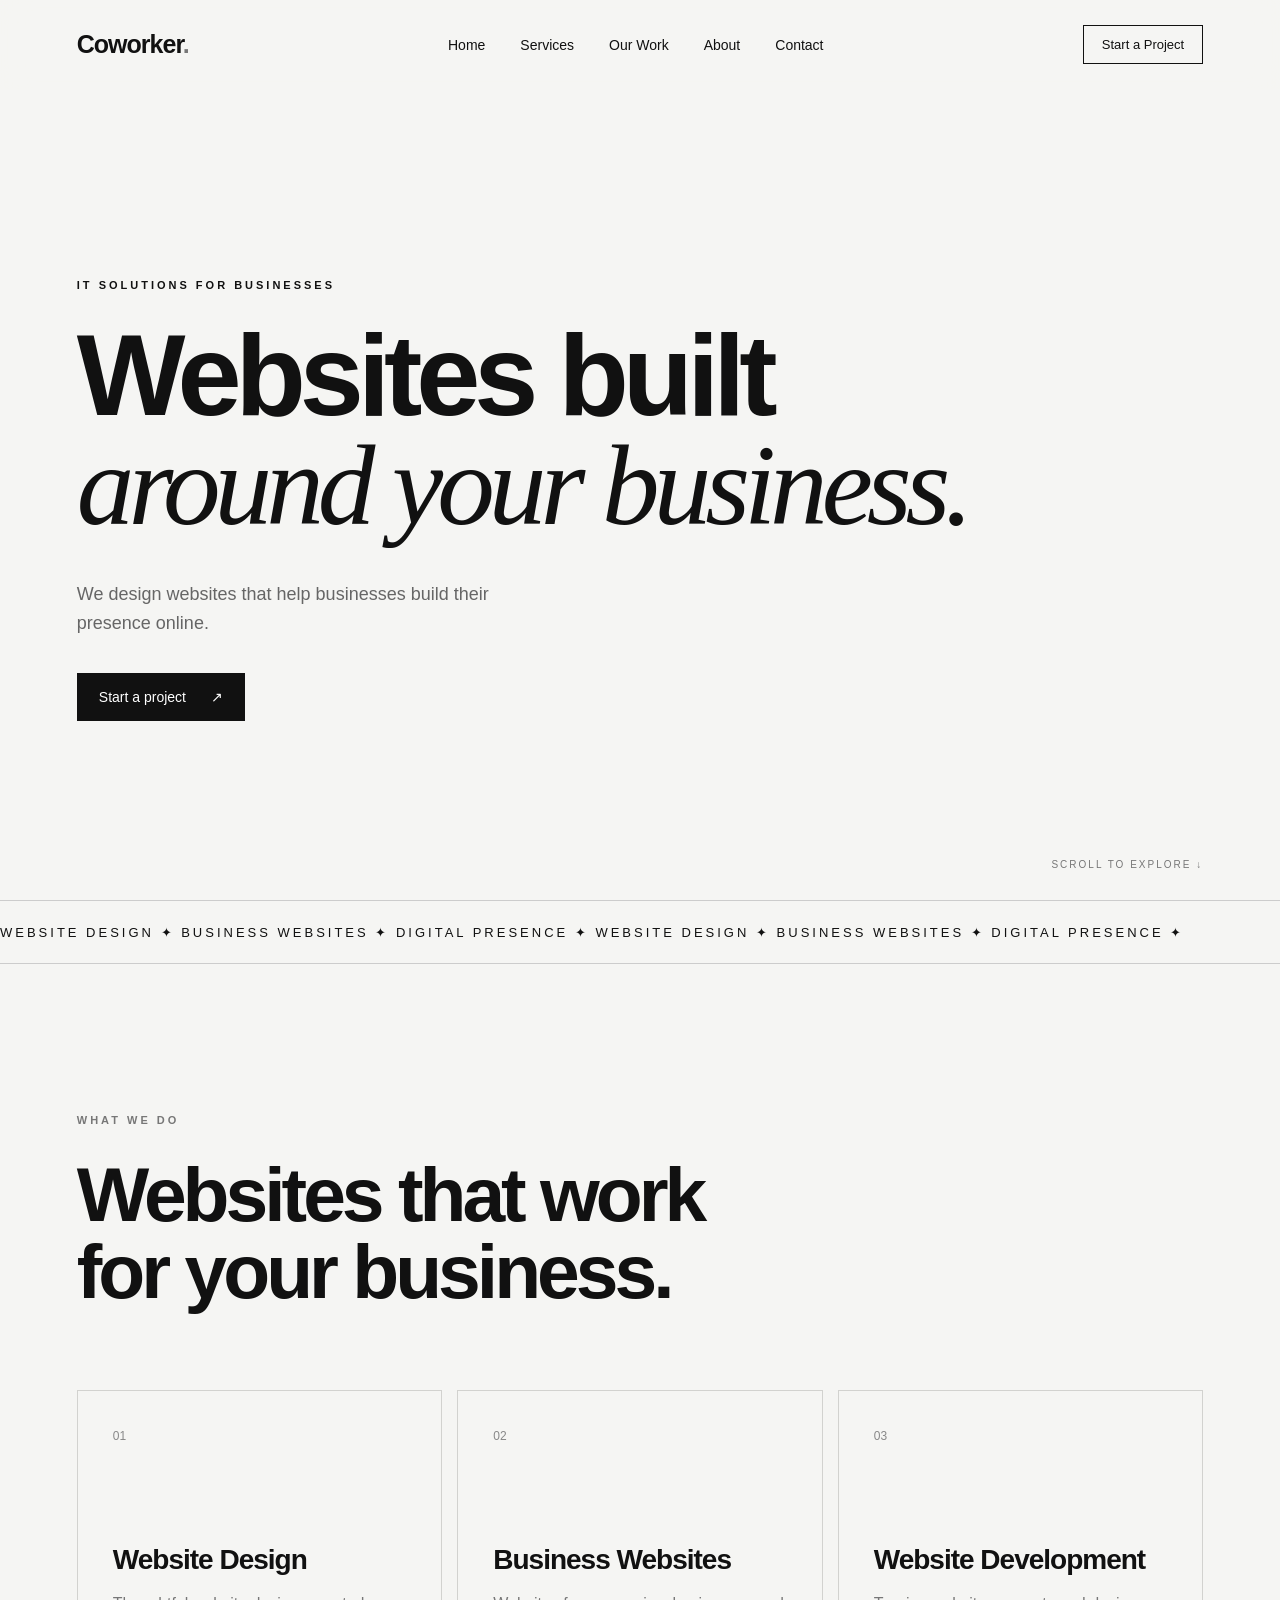
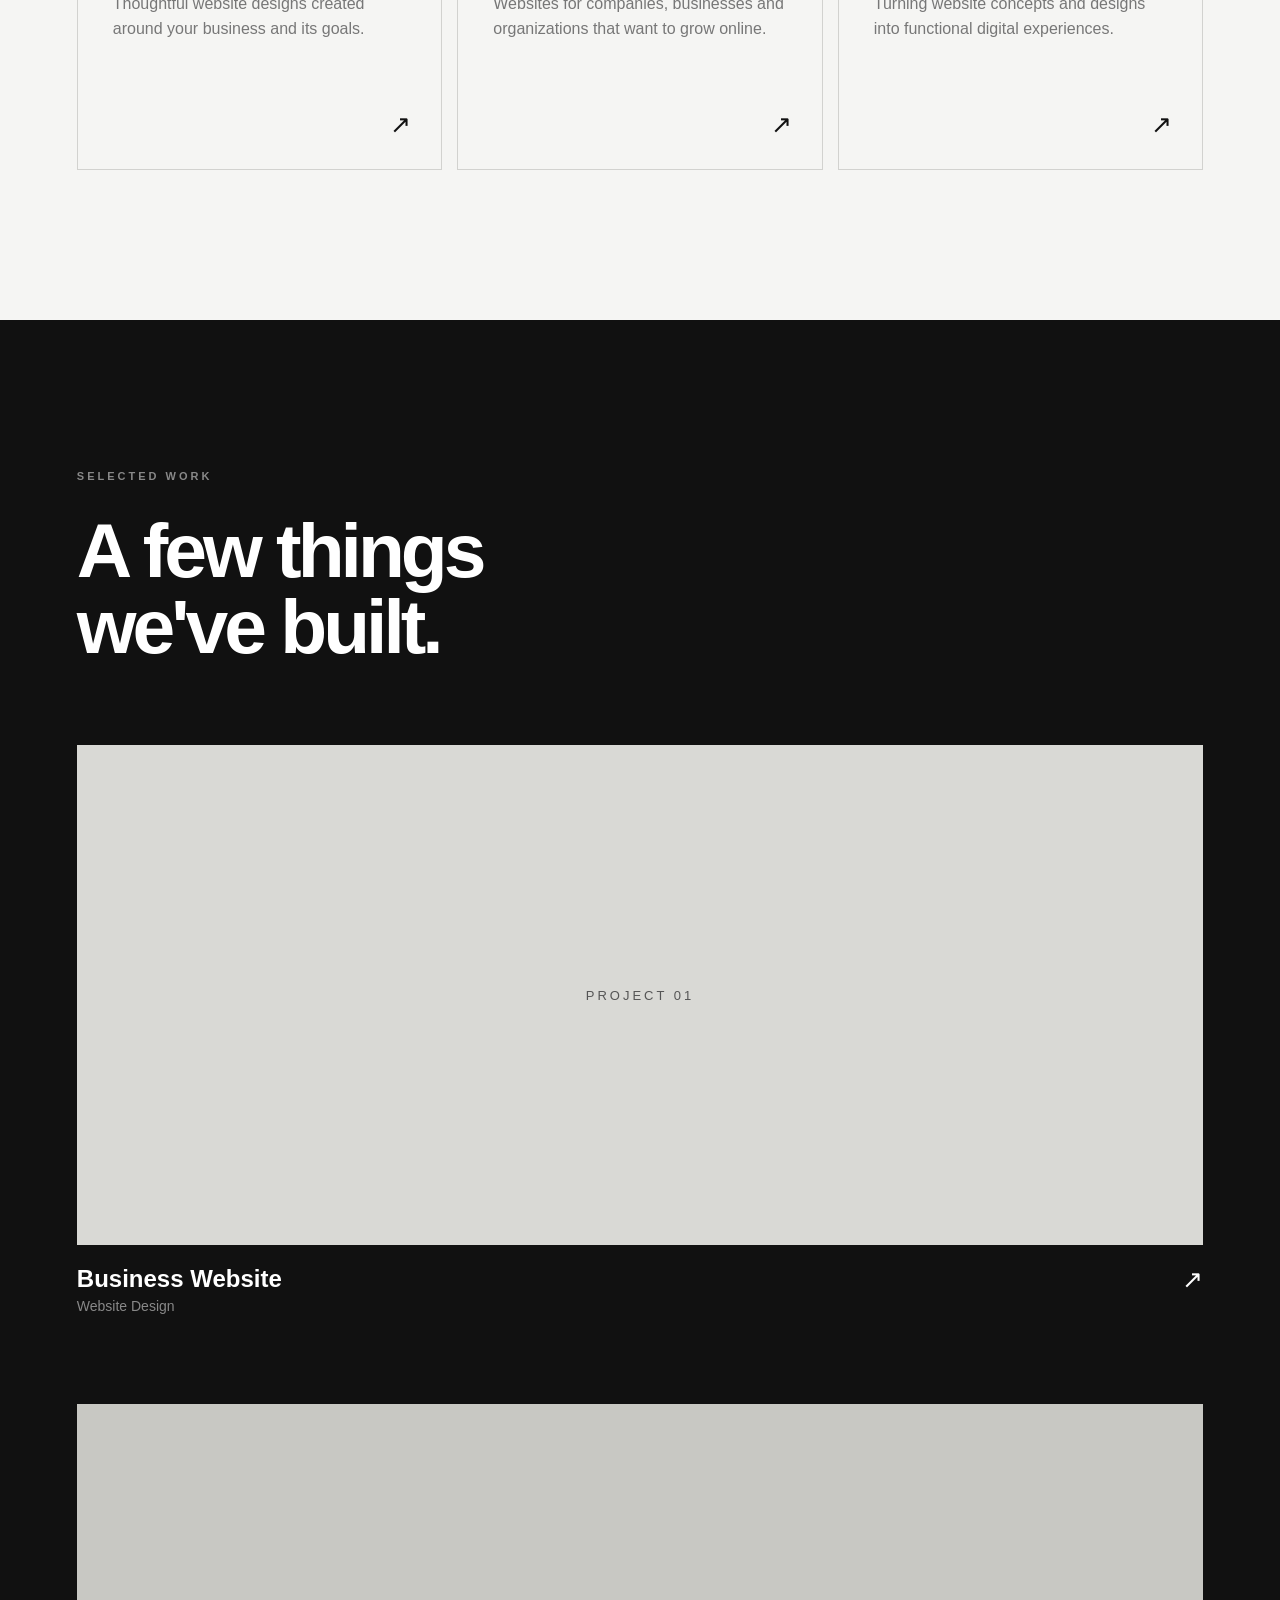
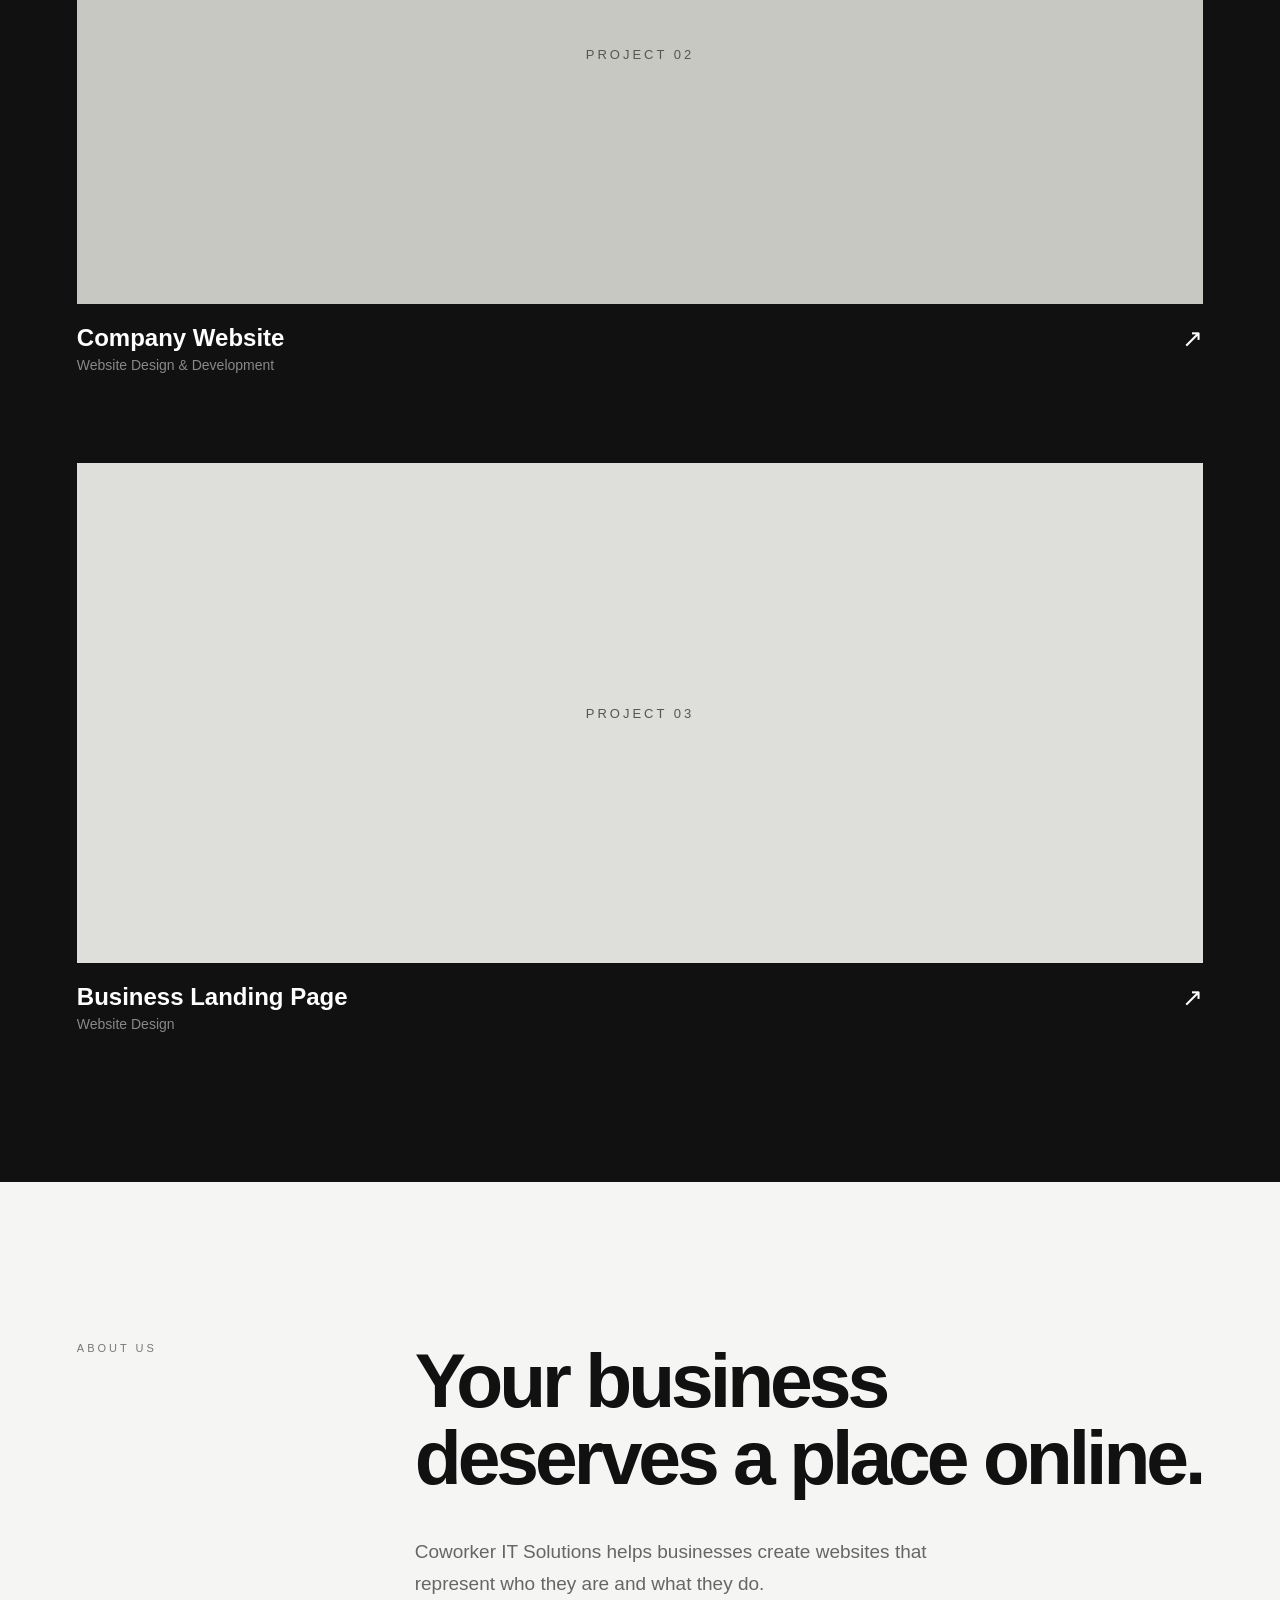
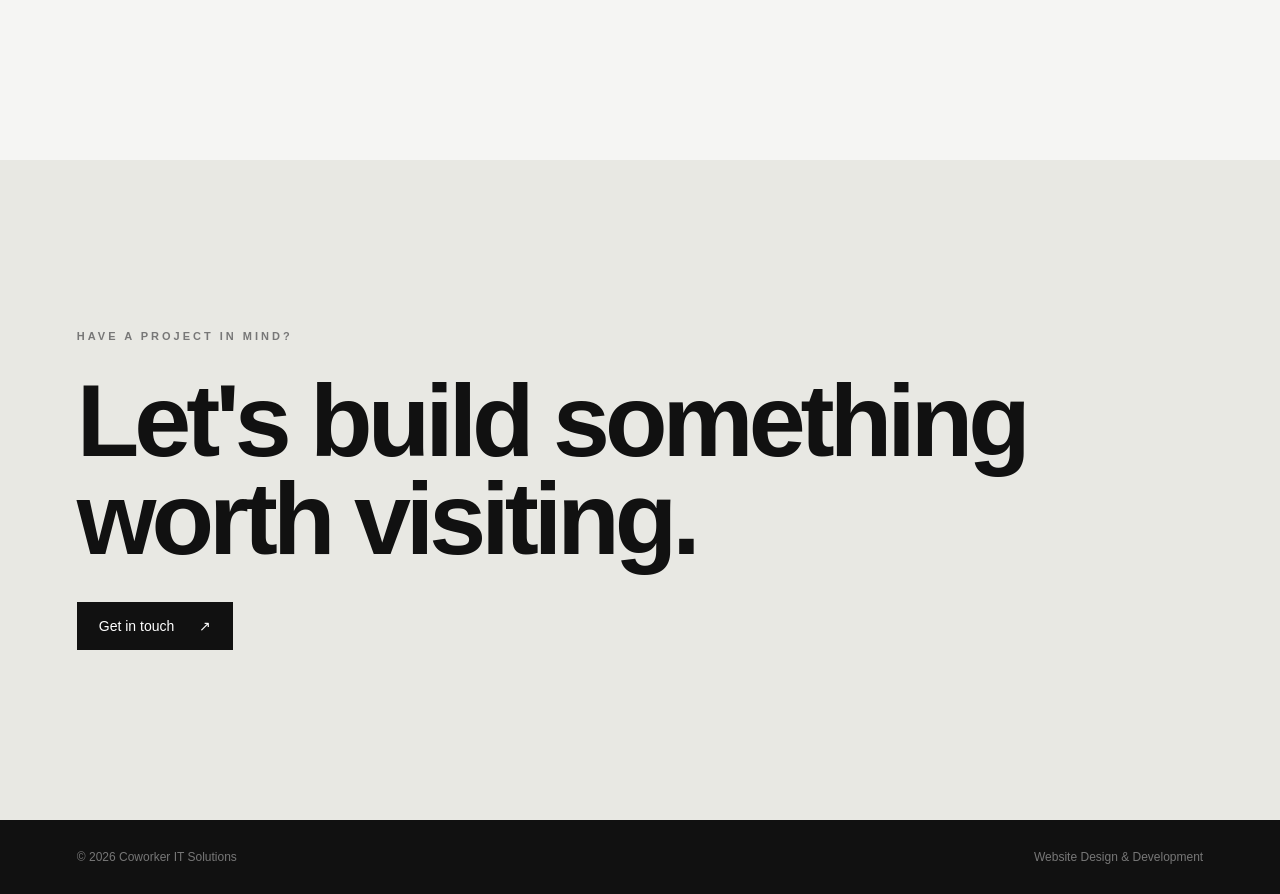
==== commit b0c7f430: "Add files via upload" ====
--- a/index.html
+++ b/index.html
@@ -1,692 +1,306 @@
 <!DOCTYPE html>
-<!-- saved from url=(0053)https://github.com/jhalaktrivedi2602/coworker-website -->
-<html lang="en" data-color-mode="auto" data-light-theme="light" data-dark-theme="dark" data-a11y-animated-images="system" data-a11y-link-underlines="true" data-turbo-loaded="" class="js-focus-visible" data-js-focus-visible=""><head><meta http-equiv="Content-Type" content="text/html; charset=UTF-8"><style type="text/css">.turbo-progress-bar {
-  position: fixed;
-  display: block;
-  top: 0;
-  left: 0;
-  height: 3px;
-  background: #0076ff;
-  z-index: 2147483647;
-  transition:
-    width 300ms ease-out,
-    opacity 150ms 150ms ease-in;
-  transform: translate3d(0, 0, 0);
-}
-</style><style>
-:root {
-  --fontStack-monospace: "Monaspace Neon", ui-monospace, SFMono-Regular, SF Mono, Menlo, Consolas, Liberation Mono, monospace !important;
-}
-</style>
-
-
-
-
-  
-    
-  <link rel="dns-prefetch" href="https://github.githubassets.com/">
-  <link rel="dns-prefetch" href="https://avatars.githubusercontent.com/">
-  <link rel="dns-prefetch" href="https://github-cloud.s3.amazonaws.com/">
-  <link rel="dns-prefetch" href="https://user-images.githubusercontent.com/">
-  <link rel="preconnect" href="https://github.githubassets.com/" crossorigin="">
-  <link rel="preconnect" href="https://avatars.githubusercontent.com/">
-
-<script type="importmap">{"imports":{"react":"https://github.githubassets.com/assets/react-e27d1b3e03961e68.js","react-dom":"https://github.githubassets.com/assets/react-dom-e5fd46a22d5c4058.js","react-dom/client":"https://github.githubassets.com/assets/react-dom-client-1b4a3ee065998cea.js","react-is":"https://github.githubassets.com/assets/react-is-e0b593954b4706d8.js","react-reconciler":"https://github.githubassets.com/assets/react-reconciler-8e99e505c4429605.js","react/compiler-runtime":"https://github.githubassets.com/assets/react-compiler-runtime-4610bd6d3de9c049.js","react/jsx-dev-runtime":"https://github.githubassets.com/assets/react-jsx-dev-runtime-ea55d68667d559e5.js","react/jsx-runtime":"https://github.githubassets.com/assets/react-jsx-runtime-4915cb0f5b3aff04.js","scheduler":"https://github.githubassets.com/assets/scheduler-58b860b049ca307c.js"}}</script>
-<meta name="react-profiling" content="0" data-turbo-transient="true">
-<meta name="react-import-map" content="react,react-dom,react-dom/client,react-dom/profiling,react-is,react-reconciler,react/compiler-runtime,react/jsx-dev-runtime,react/jsx-runtime,scheduler@777f63f87cd0" data-turbo-track="reload">
-<link crossorigin="anonymous" rel="modulepreload" href="https://github.githubassets.com/assets/react-e27d1b3e03961e68.js">
-<link crossorigin="anonymous" rel="modulepreload" href="https://github.githubassets.com/assets/react-compiler-runtime-4610bd6d3de9c049.js">
-<link crossorigin="anonymous" rel="modulepreload" href="https://github.githubassets.com/assets/scheduler-58b860b049ca307c.js">
-<link crossorigin="anonymous" rel="modulepreload" href="https://github.githubassets.com/assets/react-dom-e5fd46a22d5c4058.js">
-<link crossorigin="anonymous" rel="modulepreload" href="https://github.githubassets.com/assets/react-dom-client-1b4a3ee065998cea.js">
-<link crossorigin="anonymous" rel="modulepreload" href="https://github.githubassets.com/assets/react-is-e0b593954b4706d8.js">
-<link crossorigin="anonymous" rel="modulepreload" href="https://github.githubassets.com/assets/react-jsx-runtime-4915cb0f5b3aff04.js">
-<link crossorigin="anonymous" rel="modulepreload" href="https://github.githubassets.com/assets/react-reconciler-8e99e505c4429605.js">
-
-  
-
-
-  <link crossorigin="anonymous" media="all" rel="stylesheet" href="./index_files/light-99f877e9ddfc0e51.css"><link crossorigin="anonymous" media="all" rel="stylesheet" href="./index_files/dark-79ad2ace604703b3.css"><link data-color-theme="light_high_contrast" crossorigin="anonymous" media="all" rel="stylesheet" data-href="https://github.githubassets.com/assets/light_high_contrast-48fdd0811afbab3c.css"><link data-color-theme="light_colorblind" crossorigin="anonymous" media="all" rel="stylesheet" data-href="https://github.githubassets.com/assets/light_colorblind-f4bf1142976e4bbf.css"><link data-color-theme="light_colorblind_high_contrast" crossorigin="anonymous" media="all" rel="stylesheet" data-href="https://github.githubassets.com/assets/light_colorblind_high_contrast-f661b49995ba0bd8.css"><link data-color-theme="light_tritanopia" crossorigin="anonymous" media="all" rel="stylesheet" data-href="https://github.githubassets.com/assets/light_tritanopia-0b38d22346321c92.css"><link data-color-theme="light_tritanopia_high_contrast" crossorigin="anonymous" media="all" rel="stylesheet" data-href="https://github.githubassets.com/assets/light_tritanopia_high_contrast-f1c62c9e70259b9f.css"><link data-color-theme="dark_high_contrast" crossorigin="anonymous" media="all" rel="stylesheet" data-href="https://github.githubassets.com/assets/dark_high_contrast-24484a076f02295f.css"><link data-color-theme="dark_colorblind" crossorigin="anonymous" media="all" rel="stylesheet" data-href="https://github.githubassets.com/assets/dark_colorblind-f50cacf0a86b9929.css"><link data-color-theme="dark_colorblind_high_contrast" crossorigin="anonymous" media="all" rel="stylesheet" data-href="https://github.githubassets.com/assets/dark_colorblind_high_contrast-e61d4f4ca17852c2.css"><link data-color-theme="dark_tritanopia" crossorigin="anonymous" media="all" rel="stylesheet" data-href="https://github.githubassets.com/assets/dark_tritanopia-39c10993d5603fac.css"><link data-color-theme="dark_tritanopia_high_contrast" crossorigin="anonymous" media="all" rel="stylesheet" data-href="https://github.githubassets.com/assets/dark_tritanopia_high_contrast-73236c840c0c7d90.css"><link data-color-theme="dark_dimmed" crossorigin="anonymous" media="all" rel="stylesheet" data-href="https://github.githubassets.com/assets/dark_dimmed-0de76f07cc035b10.css"><link data-color-theme="dark_dimmed_high_contrast" crossorigin="anonymous" media="all" rel="stylesheet" data-href="https://github.githubassets.com/assets/dark_dimmed_high_contrast-fd1500c8744e40d6.css">
-
-  <style type="text/css">
-    :root {
-      --tab-size-preference: 4;
-    }
-
-    pre, code {
-      tab-size: var(--tab-size-preference);
-    }
-  </style>
-
-    <link crossorigin="anonymous" media="all" rel="stylesheet" href="./index_files/primer-primitives-ed9ca172356fd545.css">
-    <link crossorigin="anonymous" media="all" rel="stylesheet" href="./index_files/primer-tailwind-compatible-330c475bd59f66d2.css">
-    <link crossorigin="anonymous" media="all" rel="stylesheet" href="./index_files/global-54ba76e934a49d7c.css">
-    <link crossorigin="anonymous" media="all" rel="stylesheet" href="./index_files/github-456bd5deb85c7ecd.css">
-    <link crossorigin="anonymous" media="all" rel="stylesheet" href="./index_files/tailwind-46b53ca2d13bc09d.css">
-  <link crossorigin="anonymous" media="all" rel="stylesheet" href="./index_files/repository-11ee8a031c040c1a.css">
-<link crossorigin="anonymous" media="all" rel="stylesheet" href="./index_files/code-2d56bdb0166c0238.css">
-
-  
-
-  <script type="application/json" id="client-env">{"locale":"en","featureFlags":["actions_enable_background_steps","actions_new_hosted_runner_image_select_sizes_and_versions","actions_workflow_language_service_allow_case_function","activity_diff_file_tree","activity_repos_file_tree","activity_repos_overview_header","activity_repos_overview_sidebar","agent_author_search_expansion","agent_author_search_expansion_ui_pulls","alternate_user_config_repo","async_conversion_coverage_enabled","billing_billable_licenses_cost_center_bucket_fix","billing_budget_expiration","billing_cost_center_list_assigned_resources","billing_discount_threshold_notification","billing_ui_budget_pagination_enabled","ccr_implement_suggestion_refresh","code_quality_enablement_banner_targeting","code_quality_remove_preview","code_view_checks_live_updates","code_view_raf_sticky_lines","codemirror_inp_optimizations","codespaces_prebuild_region_target_update","coding_agent_third_party_model_ui","copilot_agent_snippy","copilot_api_agentic_issue_marshal_yaml","copilot_automation_repo_mcp_servers","copilot_automations_pagination","copilot_chat_auto_mode_v2","copilot_chat_clear_model_selection_for_default_change","copilot_chat_disable_model_picker_while_streaming","copilot_chat_header_reorder","copilot_chat_increase_token_padding","copilot_chat_max_upsell","copilot_chat_models_browser_cache","copilot_chat_vision_dotcom_chat_ga_gate","copilot_css_textarea_autosize","copilot_custom_copilots","copilot_custom_copilots_feature_preview","copilot_duplicate_thread","copilot_extensions_removal_on_marketplace","copilot_fix_failed_workflows_all_skus","copilot_hide_hovercard","copilot_immersive_embedded_header_button","copilot_immersive_file_preview_keep_mounted","copilot_immersive_task_hyperlinking","copilot_issue_list_show_more","copilot_mc_cli_resume_any_users_task","copilot_mission_control_agent_merge_fix_ci","copilot_mission_control_agent_merge_resolve_conflicts","copilot_mission_control_early_stop","copilot_mission_control_environment_list_icons","copilot_mission_control_managed_sandbox_environments","copilot_mission_control_needs_attention","copilot_mission_control_reasoning_effort","copilot_mission_control_sandbox_client_side_clone","copilot_mission_control_sandbox_remote_bypass","copilot_mission_control_session_filters","copilot_mission_control_task_alive_updates","copilot_mission_control_task_sharing","copilot_org_policy_page_focus_mode","copilot_share_active_subthread","copilot_spaces_ga","copilot_spaces_individual_policies_ga","copilot_spark_handle_nil_friendly_name","copilot_swe_agent_authorization_status_ui","copilot_swe_agent_automation_resource_scoped_writes","copilot_swe_agent_hide_model_picker_if_only_auto","copilot_swe_agent_issue_comment_trigger","copilot_swe_agent_pr_comment_model_picker","copilot_swe_agent_pull_request_comment_trigger","copilot_swe_agent_pull_request_merged_trigger","copilot_swe_agent_pull_request_opened_trigger","copilot_swe_agent_pull_request_synchronize_trigger","copilot_swe_agent_use_subagents","copilot_task_api_github_rest_style","copilot_task_scoped_alive_channel","copilot_token_based_billing","copilot_unconfigured_is_inherited","copilot_user_can_upgrade_plan_field","copilot_workbench_sunset","copilot_workbench_sunset_redirect","copilot_workbench_ubb","dashboard_indexeddb_caching","dashboard_lists_max_age_filter","dashboard_universe_2025","dashboard_universe_2025_feedback_dialog","fgpat_permissions_selector_redesign","glc_code_quality_repo_settings_workflow_config","hide_github_models_ui","hide_groups_list_for_few_groups","hyperspace_2025_logged_out_batch_1","hyperspace_2025_logged_out_batch_2","hyperspace_2025_logged_out_batch_3","in_product_messaging_datadog_monitoring","ipm_global_transactional_message_copilot","ipm_global_transactional_message_issues","ipm_global_transactional_message_prs","ipm_global_transactional_message_repos","ipm_global_transactional_message_spaces","ipm_ubb_individual_budget_banner","issue_fields_multi_select","issue_inline_avatars","issue_pinned_views","issue_pinned_views_optimistic_updates","issue_relative_time_micro","issues_dashboard_sso_structured_errors","issues_expanded_file_types","issues_hide_closed_sub_issues","issues_lazy_load_comment_box_suggestions","issues_optimistic_linked_branch_create","issues_react_chrome_container_query_fix","issues_react_include_bots_in_pickers","issues_react_ui_feedback","labels_archiving","labels_archiving_info","landing_pages_ninetailed","lifecycle_label_name_updates","marketing_cookie_consent_banner","marketing_pages_search_explore_provider","memex_client_env_github_domain","memex_default_issue_create_repository","memex_lazy_hydrate_agent_tasks","memex_live_update_hovercard","memex_mwl_filter_field_delimiter","memex_remove_deprecated_type_issue","memex_roadmap_drag_style","merge_queue_restricted_pushers_warning","merge_status_checks_refetch_dedupe","merge_status_header_feedback","oauth_authorize_clickjacking_protection","octocaptcha_origin_optimization","pr_sfv_new_diff_fetch","primer_react_css_anchor_positioning","primer_react_merged_forwarded_refs","prs_copilot_app_open_action","prs_css_anchor_positioning","prx_files","pull_request_commit_checks_dialog","pull_request_copilot_attribution_header","pull_request_files_virtualization","pull_request_overview_panel_edit_description","pull_request_persister","pull_request_stacks_feedback_dialog","pull_request_virtualization_image_estimate","pull_request_virtualization_loader_batching","pull_request_virtualization_scroll_compensation","pull_request_virtualization_scroll_intent","quick_search_lazy_suggestions","react_blob_isolate_code_lines","react_blob_overlay","react_blob_ssr_content_visibility","react_data_router_tanstack_allowed","react_query_props_with_key","react_sandbox_future_tanstack","repo_app_turbo","repo_issues_sidebar_layout","repo_pulls_dashboard_declutter","repo_pulls_dashboard_persistence","repo_pulls_dashboard_sidebar_links","repo_pulls_dashboard_surface","repos_contributors_limited_default_range","repository_suggester_elastic_search","review_involves_filter","rule_ignored_file_paths","rulesets_actor_list_editor","sample_network_conn_type","security_center_artifact_filters_popover","see_who_reacted","semantic_similarity_duplicate_issue_detection","session_logs_ungroup_reasoning_text","set_sha256_on_repo_creation_form","site_banner_desktop_copilot_app","site_ghca_pixel_mona","site_github_app_ga_page","site_github_app_ga_page_highlight","site_github_app_mobile_native_share","site_global_banner_dev_days_attendee","site_global_banner_learn_copilot_sdk","site_global_nav_spark_models_removed","spark_prompt_secret_scanning","spark_server_connection_status","suggest_custom_property_values_copilot","suppress_automated_browser_vitals","swp_forms_disable_octocaptcha","thread_resolution_reason","track_notifications_settings_usage","ui_route_code_view","ui_route_repos","ui_service_compute_cohort","ui_service_compute_proxy_control","ui_service_referrer_metrics","ui_service_staleness_detection","unified_batch_pr_comments","update_issue_suggestions","user_code_paste_ux","viewscreen_sandbox","warn_inaccessible_attachments","webp_support","workbench_store_readonly","workstream_plugin_bootstrap"],"login":"jhalaktrivedi2602","githubDomain":"https://github.com","copilotApiOverrideUrl":"https://api.individual.githubcopilot.com","cmcApiUrl":"https://api.github.com/cmc_internal/api"}</script>
-<link crossorigin="anonymous" rel="modulepreload" href="https://github.githubassets.com/assets/wp-runtime-12931a0779d2d39d.js">
-<link crossorigin="anonymous" rel="modulepreload" href="https://github.githubassets.com/assets/app-foundation-74e9766bd696d26a.js">
-<link crossorigin="anonymous" rel="modulepreload" href="https://github.githubassets.com/assets/app-runtime-ecf766ea8a2c7fd6.js">
-<link crossorigin="anonymous" rel="modulepreload" href="https://github.githubassets.com/assets/fetch-utilities-8e3d9c5d57d50312.js">
-<link crossorigin="anonymous" rel="modulepreload" href="https://github.githubassets.com/assets/ser-cd1b421ad0ad7ed5.js">
-<script crossorigin="anonymous" type="module" src="./index_files/environment-2b87ac8f4c48e5d2.js.download" defer="defer"></script>
-<link crossorigin="anonymous" media="all" rel="stylesheet" href="./index_files/app-runtime.b6099d51b9e67b57.module.css">
-<link crossorigin="anonymous" rel="modulepreload" href="https://github.githubassets.com/assets/catalyst-86a8f5de995615f8.js">
-<link crossorigin="anonymous" rel="modulepreload" href="https://github.githubassets.com/assets/selector-observer-e88088f989b27670.js">
-<link crossorigin="anonymous" rel="modulepreload" href="https://github.githubassets.com/assets/relative-time-element-7cdf4e0db98b997c.js">
-<link crossorigin="anonymous" rel="modulepreload" href="https://github.githubassets.com/assets/by-6b3c07383371bf58.js">
-<link crossorigin="anonymous" rel="modulepreload" href="https://github.githubassets.com/assets/ja9-36f036c13c2e3a4c.js">
-<link crossorigin="anonymous" rel="modulepreload" href="https://github.githubassets.com/assets/kw-866fd9513ae95106.js">
-<link crossorigin="anonymous" rel="modulepreload" href="https://github.githubassets.com/assets/r1-b075aab3204f32f9.js">
-<link crossorigin="anonymous" rel="modulepreload" href="https://github.githubassets.com/assets/jz5-7c5d1669717041f8.js">
-<link crossorigin="anonymous" rel="modulepreload" href="https://github.githubassets.com/assets/hj-5126390ff433704d.js">
-<link crossorigin="anonymous" rel="modulepreload" href="https://github.githubassets.com/assets/j05-dce4d588268f0f7e.js">
-<script crossorigin="anonymous" type="module" src="./index_files/github-elements-ff5fe039bef0d6f5.js.download" defer="defer"></script>
-<script crossorigin="anonymous" type="module" src="./index_files/element-registry-87d2bf3d04010d0b.js.download" defer="defer"></script>
-<link crossorigin="anonymous" rel="modulepreload" href="https://github.githubassets.com/assets/runtime-helpers-f3f5d71440009c48.js">
-<link crossorigin="anonymous" rel="modulepreload" href="https://github.githubassets.com/assets/aria-live-76b18916d0c8ec4d.js">
-<link crossorigin="anonymous" rel="modulepreload" href="https://github.githubassets.com/assets/hotkey-5109c77d7ac61078.js">
-<link crossorigin="anonymous" rel="modulepreload" href="https://github.githubassets.com/assets/react-core-fbb00aaa3ab9abdf.js">
-<link crossorigin="anonymous" rel="modulepreload" href="https://github.githubassets.com/assets/04n-51c49ba758739f13.js">
-<link crossorigin="anonymous" rel="modulepreload" href="https://github.githubassets.com/assets/ur-024971cb63acad59.js">
-<link crossorigin="anonymous" rel="modulepreload" href="https://github.githubassets.com/assets/4t-364e19c63d726e9a.js">
-<link crossorigin="anonymous" rel="modulepreload" href="https://github.githubassets.com/assets/6ny-c969fbae697a356f.js">
-<link crossorigin="anonymous" rel="modulepreload" href="https://github.githubassets.com/assets/yhq-3a209035a30b1a09.js">
-<link crossorigin="anonymous" rel="modulepreload" href="https://github.githubassets.com/assets/z1v-da5b33b877bfa358.js">
-<link crossorigin="anonymous" rel="modulepreload" href="https://github.githubassets.com/assets/wo-09f85d22a6c8931b.js">
-<link crossorigin="anonymous" rel="modulepreload" href="https://github.githubassets.com/assets/9y-81cfe57dc9040f3e.js">
-<link crossorigin="anonymous" rel="modulepreload" href="https://github.githubassets.com/assets/j0-41a4cf04cbd99503.js">
-<link crossorigin="anonymous" rel="modulepreload" href="https://github.githubassets.com/assets/0p-81491ed0d9d666e2.js">
-<script crossorigin="anonymous" type="module" src="./index_files/behaviors-71226284b046a82d.js.download" defer="defer"></script>
-<link crossorigin="anonymous" media="all" rel="stylesheet" href="./index_files/react-core.5858534b1c27f133.module.css">
-<link crossorigin="anonymous" rel="modulepreload" href="https://github.githubassets.com/assets/n9-97e2e5539969aaaf.js">
-<script crossorigin="anonymous" type="module" src="./index_files/codespaces-b818bcc1c02b39c4.js.download" defer="defer"></script>
-<link crossorigin="anonymous" rel="modulepreload" href="https://github.githubassets.com/assets/ic-991f04433f366e7b.js">
-<script crossorigin="anonymous" type="module" src="./index_files/repositories-478e2f593111589e.js.download" defer="defer"></script>
-<script crossorigin="anonymous" type="module" src="./index_files/code-menu-e6c450574ec2c2ea.js.download" defer="defer"></script>
-  
-  <link crossorigin="anonymous" rel="modulepreload" href="https://github.githubassets.com/assets/primer-react-12ebdc24dcff1ecc.js">
-<link crossorigin="anonymous" rel="modulepreload" href="https://github.githubassets.com/assets/ncx-9a860680a5f230b9.js">
-<link crossorigin="anonymous" rel="modulepreload" href="https://github.githubassets.com/assets/j6-363f0ebf4f62f310.js">
-<link crossorigin="anonymous" rel="modulepreload" href="https://github.githubassets.com/assets/t7l-bf6f21d7e7a43c35.js">
-<link crossorigin="anonymous" rel="modulepreload" href="https://github.githubassets.com/assets/fe-7576d9b281e2106a.js">
-<link crossorigin="anonymous" rel="modulepreload" href="https://github.githubassets.com/assets/wsr-5fd3071e5a9061ab.js">
-<link crossorigin="anonymous" rel="modulepreload" href="https://github.githubassets.com/assets/0n-ecadb2ffe6b01ba2.js">
-<link crossorigin="anonymous" rel="modulepreload" href="https://github.githubassets.com/assets/xv-51cb34754bda73a9.js">
-<link crossorigin="anonymous" rel="modulepreload" href="https://github.githubassets.com/assets/n4u-6317ce1c31aed1db.js">
-<link crossorigin="anonymous" rel="modulepreload" href="https://github.githubassets.com/assets/j8s-d90ce3a169b741ed.js">
-<link crossorigin="anonymous" rel="modulepreload" href="https://github.githubassets.com/assets/la-de176c4ee471f2b3.js">
-<link crossorigin="anonymous" rel="modulepreload" href="https://github.githubassets.com/assets/eag-d9eea130fa716df9.js">
-<link crossorigin="anonymous" rel="modulepreload" href="https://github.githubassets.com/assets/y2-87df441f1bc5a264.js">
-<link crossorigin="anonymous" rel="modulepreload" href="https://github.githubassets.com/assets/kcz-607e36c8a3751cf0.js">
-<link crossorigin="anonymous" rel="modulepreload" href="https://github.githubassets.com/assets/x4-65dba777efd828f3.js">
-<link crossorigin="anonymous" rel="modulepreload" href="https://github.githubassets.com/assets/gzu-1a09248f686325f6.js">
-<link crossorigin="anonymous" rel="modulepreload" href="https://github.githubassets.com/assets/bi0-e2f78de823e39ca9.js">
-<link crossorigin="anonymous" rel="modulepreload" href="https://github.githubassets.com/assets/on-95be29ba1ef725d9.js">
-<link crossorigin="anonymous" rel="modulepreload" href="https://github.githubassets.com/assets/b1-1dbc371cef78c3c1.js">
-<link crossorigin="anonymous" rel="modulepreload" href="https://github.githubassets.com/assets/0l5-c4edb8ab48c5846d.js">
-<link crossorigin="anonymous" rel="modulepreload" href="https://github.githubassets.com/assets/c2z-c92998400310b94b.js">
-<link crossorigin="anonymous" rel="modulepreload" href="https://github.githubassets.com/assets/f9-038758dcbfe08dab.js">
-<link crossorigin="anonymous" rel="modulepreload" href="https://github.githubassets.com/assets/0k-b7df0a74912a42bf.js">
-<link crossorigin="anonymous" rel="modulepreload" href="https://github.githubassets.com/assets/sp-915c6643cc0d7d44.js">
-<link crossorigin="anonymous" rel="modulepreload" href="https://github.githubassets.com/assets/og-93ae8b358505d372.js">
-<link crossorigin="anonymous" rel="modulepreload" href="https://github.githubassets.com/assets/b9-69d9b60a1b1fcd59.js">
-<link crossorigin="anonymous" rel="modulepreload" href="https://github.githubassets.com/assets/ec-8ea7978d3fcd114e.js">
-<link crossorigin="anonymous" rel="modulepreload" href="https://github.githubassets.com/assets/du-a401e69a37d95bcc.js">
-<link crossorigin="anonymous" rel="modulepreload" href="https://github.githubassets.com/assets/ql0-1c18210f6b9e2263.js">
-<link crossorigin="anonymous" rel="modulepreload" href="https://github.githubassets.com/assets/20-0a2e46387735f1f4.js">
-<link crossorigin="anonymous" rel="modulepreload" href="https://github.githubassets.com/assets/dsj-cb1e4ddbce4f007b.js">
-<link crossorigin="anonymous" rel="modulepreload" href="https://github.githubassets.com/assets/wp-9f5235d335ab624b.js">
-<link crossorigin="anonymous" rel="modulepreload" href="https://github.githubassets.com/assets/ko6-9e80f7ac359e3c43.js">
-<link crossorigin="anonymous" rel="modulepreload" href="https://github.githubassets.com/assets/uw-8c275f7ac25b7cf6.js">
-<link crossorigin="anonymous" rel="modulepreload" href="https://github.githubassets.com/assets/bsb-4f4ac8c20da73fac.js">
-<link crossorigin="anonymous" rel="modulepreload" href="https://github.githubassets.com/assets/w5-13e3a7548bb20af9.js">
-<link crossorigin="anonymous" rel="modulepreload" href="https://github.githubassets.com/assets/fm-c00a7677663ba326.js">
-<link crossorigin="anonymous" rel="modulepreload" href="https://github.githubassets.com/assets/z-45022d3da7b8817e.js">
-<link crossorigin="anonymous" rel="modulepreload" href="https://github.githubassets.com/assets/h0-010921512138e12f.js">
-<link crossorigin="anonymous" rel="modulepreload" href="https://github.githubassets.com/assets/5p-ae5db0820116fb43.js">
-<link crossorigin="anonymous" rel="modulepreload" href="https://github.githubassets.com/assets/8vq-b2af216e992e11ef.js">
-<link crossorigin="anonymous" rel="modulepreload" href="https://github.githubassets.com/assets/g5-88f2a4514daa19ca.js">
-<link crossorigin="anonymous" rel="modulepreload" href="https://github.githubassets.com/assets/xc-f5d51b571cd317cb.js">
-<link crossorigin="anonymous" rel="modulepreload" href="https://github.githubassets.com/assets/arw-51e8918a1b75a80f.js">
-<script crossorigin="anonymous" type="module" src="./index_files/code-view-4f4ebb8744c1b325.js.download" defer="defer"></script>
-<link crossorigin="anonymous" media="all" rel="stylesheet" href="./index_files/primer-react-css.1ca6f67f06b8cb84.module.css">
-<link crossorigin="anonymous" media="all" rel="stylesheet" href="./index_files/ql0.de7a55ca73db5693.module.css">
-<link crossorigin="anonymous" media="all" rel="stylesheet" href="./index_files/z.812a998e1961b84d.module.css">
-<link crossorigin="anonymous" media="all" rel="stylesheet" href="./index_files/xc.13e027137438fd9f.module.css">
-<link crossorigin="anonymous" media="all" rel="stylesheet" href="./index_files/code-view.f35060bcc29bca84.module.css">
-
-
-  <title>jhalaktrivedi2602/coworker-website</title>
-
-
-
-  <meta name="route-pattern" content="/:user_id/:repository" data-turbo-transient="">
-  <meta name="route-controller" content="files" data-turbo-transient="">
-  <meta name="route-action" content="disambiguate" data-turbo-transient="">
-  <meta name="fetch-nonce" content="v2:ed769ee5-0f6b-c651-6044-0a451dcfac13">
-
-    
-  <meta name="current-catalog-service-hash" content="f3abb0cc802f3d7b95fc8762b94bdcb13bf39634c40c357301c4aa1d67a256fb">
-
-
-  <meta name="request-id" content="2902:390849:2F571EB:341AF87:6AAD1FF7" data-turbo-transient="true"><meta name="html-safe-nonce" content="5a6f6e18429e13a7a0590f60b7bc461c48713e597df163b0ef6fa93675e30c29" data-turbo-transient="true"><meta name="visitor-payload" content="[base64]" data-turbo-transient="true"><meta name="visitor-hmac" content="e947a6e57f8b07ed3a16c98ee32f235fced91222b08fdb727816902e26052d5d" data-turbo-transient="true">
-
-
-    <meta name="hovercard-subject-tag" content="repository:1375737498" data-turbo-transient="">
-
-
-  <meta name="github-keyboard-shortcuts" content="repository,copilot" data-turbo-transient="true">
-  
-
-  <meta name="selected-link" value="repo_source" data-turbo-transient="">
-  <link rel="assets" href="https://github.githubassets.com/">
-
-    <meta name="google-site-verification" content="Apib7-x98H0j5cPqHWwSMm6dNU4GmODRoqxLiDzdx9I">
-
-<meta name="octolytics-url" content="https://collector.github.com/github/collect"><meta name="octolytics-actor-id" content="330849530"><meta name="octolytics-actor-login" content="jhalaktrivedi2602"><meta name="octolytics-actor-hash" content="902d618e86645ff9e6183864b66230e9b276d9683ca9aa4fdb68594fd3b3340e">
-
-
-
-
-
-  <meta name="analytics-location" content="/&lt;user-name&gt;/&lt;repo-name&gt;" data-turbo-transient="true">
-
-  
-
-
-
-
-    <meta name="user-login" content="jhalaktrivedi2602">
-
-  <link rel="sudo-modal" href="https://github.com/sessions/sudo_modal">
-
-    <meta name="viewport" content="width=device-width">
-
-    
-
-      <meta name="description" content="Contribute to jhalaktrivedi2602/coworker-website development by creating an account on GitHub.">
-
-      <link rel="search" type="application/opensearchdescription+xml" href="https://github.com/opensearch.xml" title="GitHub">
-
-    <link rel="fluid-icon" href="https://github.com/fluidicon.png" title="GitHub">
-    <meta property="fb:app_id" content="1401488693436528">
-    <meta name="apple-itunes-app" content="app-id=1477376905, app-argument=https://github.com/jhalaktrivedi2602/coworker-website">
-
-      <meta name="twitter:image" content="https://opengraph.githubassets.com/d3d9dae6270cd6aa073248a6ca63281c128a961a138de65baeb4e8ad56a4231d/jhalaktrivedi2602/coworker-website"><meta name="twitter:site" content="@github"><meta name="twitter:card" content="summary_large_image"><meta name="twitter:title" content="jhalaktrivedi2602/coworker-website"><meta name="twitter:description" content="Contribute to jhalaktrivedi2602/coworker-website development by creating an account on GitHub.">
-  <meta property="og:image" content="https://opengraph.githubassets.com/d3d9dae6270cd6aa073248a6ca63281c128a961a138de65baeb4e8ad56a4231d/jhalaktrivedi2602/coworker-website"><meta property="og:image:alt" content="Contribute to jhalaktrivedi2602/coworker-website development by creating an account on GitHub."><meta property="og:image:width" content="1200"><meta property="og:image:height" content="600"><meta property="og:site_name" content="GitHub"><meta property="og:type" content="object"><meta property="og:title" content="jhalaktrivedi2602/coworker-website"><meta property="og:url" content="https://github.com/jhalaktrivedi2602/coworker-website"><meta property="og:description" content="Contribute to jhalaktrivedi2602/coworker-website development by creating an account on GitHub.">
-  
-
-
-      <link rel="shared-web-socket" href="wss://alive.github.com/_sockets/u/330849530/ws?session=eyJ2IjoiVjMiLCJ1IjozMzA4NDk1MzAsInMiOjIzMDU4Mzk4MjYsImMiOjQwMjM5MDE2NDUsInQiOjE3ODk3MzA4MDd9--08704e3aedbf49019bf87d3a0ad8b3bc7f8f8add7d21495074c504323903cd03" data-refresh-url="/_alive" data-session-id="0d8b08b4b3b6122d129fabef94bebce95302d729fc0bd753d87d5b83b4f3ca1e">
-
-      <link rel="service-worker-src" href="https://github.com/assets-cdn/worker/service-worker-cb356ea864bb5bb5.js?current_user=jhalaktrivedi2602&amp;errors_url=https%3A%2F%2Fapi.github.com%2F_private%2Fbrowser%2Ferrors&amp;release=4c90a2690a30f8323e1ccb81bf61fb844c47c718&amp;actor_id=330849530&amp;is_staff=false&amp;issues_index_data_router=0&amp;analytics_collector_url=https%3A%2F%2Fcollector.github.com%2Fgithub%2Fcollect">
-
-      <meta name="hostname" content="github.com">
-
-
-      <meta name="keyboard-shortcuts-preference" content="all">
-      <meta name="hovercards-preference" content="true">
-      <meta name="announcement-preference-hovercard" content="true">
-
-        <meta name="expected-hostname" content="github.com">
-
-
-  <meta http-equiv="x-pjax-version" content="67e3fd6acf656b2d560853a105d17c0efc163e904001c549059738eb4b1265e9" data-turbo-track="reload">
-  <meta http-equiv="x-pjax-csp-version" content="0c5c6e5334a905d8f9521e09eadcffba484d422e0d262e07ff922e6bc18b2ac6" data-turbo-track="reload">
-  <meta http-equiv="x-pjax-css-version" content="ec4c7b86d7b57240253150b827ea48b04e08d8760dc6553d2a04f62000f3fe0c" data-turbo-track="reload">
-  <meta http-equiv="x-pjax-js-version" content="5faf1d2fb95dee68ea53cce5b976920111d7f145b6b3c087dcb6bec98e493b3f" data-turbo-track="reload">
-
-  <meta name="turbo-cache-control" content="no-preview" data-turbo-transient="">
-
-      <meta name="turbo-cache-control" content="no-cache" data-turbo-transient="">
-
-    <meta data-hydrostats="publish">
-
-  <meta name="go-import" content="github.com/jhalaktrivedi2602/coworker-website git https://github.com/jhalaktrivedi2602/coworker-website.git">
-
-  <meta name="octolytics-dimension-user_id" content="330849530"><meta name="octolytics-dimension-user_login" content="jhalaktrivedi2602"><meta name="octolytics-dimension-repository_id" content="1375737498"><meta name="octolytics-dimension-repository_nwo" content="jhalaktrivedi2602/coworker-website"><meta name="octolytics-dimension-repository_public" content="true"><meta name="octolytics-dimension-repository_is_fork" content="false"><meta name="octolytics-dimension-repository_network_root_id" content="1375737498"><meta name="octolytics-dimension-repository_network_root_nwo" content="jhalaktrivedi2602/coworker-website">
-  <meta name="current-repo-nwo" content="jhalaktrivedi2602/coworker-website">
-
-
-
-    
-
-    <meta name="turbo-body-classes" content="logged-in env-production page-responsive text-rendering-optimize-speed">
-  <meta name="disable-turbo" content="false">
-
-
-  <meta name="browser-stats-url" content="https://api.github.com/_private/browser/stats">
-
-
-  <meta name="browser-errors-url" content="https://api.github.com/_private/browser/errors">
-
-  <meta name="release" content="4c90a2690a30f8323e1ccb81bf61fb844c47c718" data-turbo-track="reload">
-  <meta name="ui-target" content="full">
-
-  <link rel="mask-icon" href="https://github.githubassets.com/assets/pinned-octocat-093da3e6fa40.svg" color="#000000">
-  <link rel="alternate icon" class="js-site-favicon" type="image/png" href="https://github.githubassets.com/favicons/favicon-dark.png">
-  <link rel="icon" class="js-site-favicon" type="image/svg+xml" href="https://github.githubassets.com/favicons/favicon-dark.svg" data-base-href="https://github.githubassets.com/favicons/favicon">
-
-<meta name="theme-color" content="#1e2327">
-<meta name="color-scheme" content="light dark">
-
-  <meta name="msapplication-TileImage" content="/windows-tile.png">
-  <meta name="msapplication-TileColor" content="#ffffff">
-
-  <link rel="manifest" href="https://github.com/manifest.json" crossorigin="use-credentials">
-
-  <link rel="stylesheet" type="text/css" href="./index_files/bv.b256b1d32b3fe209.module.css" crossorigin="anonymous"><link rel="stylesheet" type="text/css" href="./index_files/u2l.3466b02db23691e4.module.css" crossorigin="anonymous"><link rel="stylesheet" type="text/css" href="./index_files/5j.552f29910a801124.module.css" crossorigin="anonymous"><link rel="stylesheet" type="text/css" href="./index_files/5r.aae84376abc656a1.module.css" crossorigin="anonymous"><link rel="stylesheet" type="text/css" href="./index_files/0l.552b95e450076f00.module.css" crossorigin="anonymous"><link rel="stylesheet" type="text/css" href="./index_files/fg.adb81b70ebd48273.module.css" crossorigin="anonymous"><link rel="stylesheet" type="text/css" href="./index_files/m4.194c0d76bec1bd3a.module.css" crossorigin="anonymous"><link rel="stylesheet" type="text/css" href="./index_files/s.c5d25f90222aa3e4.module.css" crossorigin="anonymous"><link rel="stylesheet" type="text/css" href="./index_files/yt.789099e0b1ee6bcf.module.css" crossorigin="anonymous"><link rel="stylesheet" type="text/css" href="./index_files/ig.ff7946c226470174.module.css" crossorigin="anonymous"><link rel="stylesheet" type="text/css" href="./index_files/u.d7bdfb98b5635c5f.module.css" crossorigin="anonymous"><link rel="stylesheet" type="text/css" href="./index_files/gq.36c66c6a931072ef.module.css" crossorigin="anonymous"><link rel="stylesheet" type="text/css" href="./index_files/w.897accaa0034a42f.module.css" crossorigin="anonymous"><link rel="stylesheet" type="text/css" href="./index_files/c.276778c4f36f0075.module.css" crossorigin="anonymous"><link rel="stylesheet" type="text/css" href="./index_files/4u.11d034d5a2aac62c.module.css" crossorigin="anonymous"><link rel="stylesheet" type="text/css" href="./index_files/9n.0fee5e538977a943.module.css" crossorigin="anonymous"><link rel="stylesheet" type="text/css" href="./index_files/d.bf84663f29ef6f90.module.css" crossorigin="anonymous"><link rel="stylesheet" type="text/css" href="./index_files/d5.cad0ae688633d806.module.css" crossorigin="anonymous"><link rel="stylesheet" type="text/css" href="./index_files/0.d9f725f5dcfe4bba.module.css" crossorigin="anonymous"><link rel="stylesheet" type="text/css" href="./index_files/sk.ede220332f78212c.module.css" crossorigin="anonymous"><link rel="stylesheet" type="text/css" href="./index_files/5.b3d65ceea583e565.module.css" crossorigin="anonymous"><link rel="stylesheet" type="text/css" href="./index_files/yj.b2bf58cfba884626.module.css" crossorigin="anonymous"></head>
-
-  <body class="logged-in env-production page-responsive text-rendering-optimize-speed" style="word-wrap: break-word;">
-    <div data-turbo-body="" class="logged-in env-production page-responsive text-rendering-optimize-speed" style="word-wrap: break-word;">
-      <div id="__primerPortalRoot__" style="z-index: 1000; position: absolute; width: 100%;" data-turbo-permanent=""></div>
-      
-
-    <div class="position-relative header-wrapper js-header-wrapper ">
-      <a href="https://github.com/jhalaktrivedi2602/coworker-website#start-of-content" data-skip-target-assigned="false" class="tmp-p-3 color-bg-accent-emphasis color-fg-on-emphasis show-on-focus js-skip-to-content">Skip to content</a>
-
-      <span data-view-component="true" class="progress-pjax-loader Progress position-fixed width-full">
-    <span style="width: 0%;" data-view-component="true" class="Progress-item progress-pjax-loader-bar left-0 top-0 color-bg-accent-emphasis"></span>
-</span>      
-      <link crossorigin="anonymous" rel="modulepreload" href="https://github.githubassets.com/assets/l7j-2ddd8b435dadae28.js" fetchpriority="low">
-<link crossorigin="anonymous" rel="modulepreload" href="https://github.githubassets.com/assets/keyboard-shortcuts-dialog-c4f1a3b7511d7a98.js" fetchpriority="low">
-<link crossorigin="anonymous" media="all" rel="stylesheet" href="./index_files/primer-react-css.1ca6f67f06b8cb84.module.css">
-<link crossorigin="anonymous" media="all" rel="stylesheet" href="./index_files/keyboard-shortcuts-dialog.ecf4c86bb31817ff.module.css">
-
-<react-partial partial-name="keyboard-shortcuts-dialog" data-ssr="false" data-attempted-ssr="false" data-react-profiling="false" data-catalyst="" class="loaded">
-  
-  <script type="application/json" data-target="react-partial.embeddedData">{"props":{"docsUrl":"https://docs.github.com/get-started/accessibility/keyboard-shortcuts"}}</script>
-  <div data-target="react-partial.reactRoot"><div class="d-none"></div></div>
-</react-partial>
-
-
-
-
-
-      
-
-          
-          
-
-                  <link crossorigin="anonymous" rel="modulepreload" href="https://github.githubassets.com/assets/ayc-4c7dfc91f0cf7642.js" fetchpriority="low">
-<link crossorigin="anonymous" rel="modulepreload" href="https://github.githubassets.com/assets/6n7-86868bb79ce1afc7.js" fetchpriority="low">
-<link crossorigin="anonymous" rel="modulepreload" href="https://github.githubassets.com/assets/or-a481dd9d4091828c.js" fetchpriority="low">
-<link crossorigin="anonymous" rel="modulepreload" href="https://github.githubassets.com/assets/dgq-be9b06657e656c71.js" fetchpriority="low">
-<link crossorigin="anonymous" rel="modulepreload" href="https://github.githubassets.com/assets/eus-1dea7d70a17f90b3.js" fetchpriority="low">
-<link crossorigin="anonymous" rel="modulepreload" href="https://github.githubassets.com/assets/t0-473081e766a2bff4.js" fetchpriority="low">
-<link crossorigin="anonymous" rel="modulepreload" href="https://github.githubassets.com/assets/2j-31aa333f9194d42f.js" fetchpriority="low">
-<link crossorigin="anonymous" rel="modulepreload" href="https://github.githubassets.com/assets/bny-9d34b53fb13e944b.js" fetchpriority="low">
-<link crossorigin="anonymous" rel="modulepreload" href="https://github.githubassets.com/assets/ge-44547867cb2c58ce.js" fetchpriority="low">
-<link crossorigin="anonymous" rel="modulepreload" href="https://github.githubassets.com/assets/8t-54abb9c2c30cd7ee.js" fetchpriority="low">
-<link crossorigin="anonymous" rel="modulepreload" href="https://github.githubassets.com/assets/global-nav-bar-47635e7219ed724a.js" fetchpriority="low">
-<link crossorigin="anonymous" media="all" rel="stylesheet" href="./index_files/primer-react-css.1ca6f67f06b8cb84.module.css">
-<link crossorigin="anonymous" media="all" rel="stylesheet" href="./index_files/ql0.de7a55ca73db5693.module.css">
-<link crossorigin="anonymous" media="all" rel="stylesheet" href="./index_files/global-nav-bar.b732fd80d24e2443.module.css">
-
-<react-partial partial-name="global-nav-bar" data-ssr="true" data-attempted-ssr="true" data-react-profiling="false" data-catalyst="" class="loaded">
-  
-  <script type="application/json" data-target="react-partial.embeddedData">{"props":{"contextRegion":{"crumbs":[{"crumb_type":"user","label":"jhalaktrivedi2602","is_root":false,"href":"/jhalaktrivedi2602"},{"crumb_type":"repository","label":"coworker-website","is_root":false,"href":"/jhalaktrivedi2602/coworker-website"}],"localNavigation":[{"id":"code","icon":"code","label":"Code","href":"/jhalaktrivedi2602/coworker-website","selectedLinks":["repo_source","repo_downloads","repo_commits","repo_releases","repo_tags","repo_branches","repo_packages","repo_deployments","repo_attestations"],"popoverTarget":false,"commandId":"repositories:go-to-code","reactNav":{"appTarget":"code-view","anchor":"code-view-repo-link"},"turboNav":{"frame":"repo-content-turbo-frame"}},{"id":"issues","icon":"issue-opened","label":"Issues","href":"/jhalaktrivedi2602/coworker-website/issues","selectedLinks":["repo_issues","repo_labels","repo_milestones"],"count":0,"popoverTarget":false,"commandId":"repositories:go-to-issues","reactNav":{"appTarget":"issues-react","anchor":null},"turboNav":{"frame":"repo-content-turbo-frame"}},{"id":"pull-requests","icon":"git-pull-request","label":"Pull requests","href":"/jhalaktrivedi2602/coworker-website/pulls","selectedLinks":["repo_pulls","checks"],"count":0,"popoverTarget":false,"commandId":"repositories:go-to-pull-requests","reactNav":{"appTarget":"repo","anchor":null},"turboNav":{"frame":"repo-content-turbo-frame"}},{"id":"actions","icon":"play","label":"Actions","href":"/jhalaktrivedi2602/coworker-website/actions","selectedLinks":["repo_actions"],"popoverTarget":false,"commandId":"repositories:go-to-actions","reactNav":{"appTarget":"actions-workflows","anchor":null},"turboNav":{"frame":"repo-content-turbo-frame"}},{"id":"projects","icon":"table","label":"Projects","href":"/jhalaktrivedi2602/coworker-website/projects","selectedLinks":["repo_projects","new_repo_project","repo_project"],"popoverTarget":false,"commandId":"repositories:go-to-projects","reactNav":{"appTarget":"repo","anchor":null},"turboNav":{"frame":"repo-content-turbo-frame"}},{"id":"wiki","icon":"book","label":"Wiki","href":"/jhalaktrivedi2602/coworker-website/wiki","selectedLinks":["repo_wiki"],"popoverTarget":false,"commandId":"repositories:go-to-wiki","reactNav":{"appTarget":null,"anchor":null},"turboNav":{"frame":"repo-content-turbo-frame"}},{"id":"security-and-quality","icon":"shield","label":"Security and quality","href":"/jhalaktrivedi2602/coworker-website/security","selectedLinks":["security","overview","alerts","policy","token_scanning","code_scanning"],"count":0,"popoverTarget":false,"commandId":"repositories:go-to-security","reactNav":{"appTarget":null,"anchor":null},"turboNav":{"frame":"repo-content-turbo-frame"}},{"id":"insights","icon":"graph","label":"Insights","href":"/jhalaktrivedi2602/coworker-website/pulse","selectedLinks":["repo_graphs","repo_contributors","dependency_graph","dependabot_updates","pulse","people","community"],"popoverTarget":false,"commandId":"repositories:go-to-insights","reactNav":{"appTarget":null,"anchor":null},"turboNav":{"frame":"repo-content-turbo-frame"}},{"id":"settings","icon":"gear","label":"Settings","href":"/jhalaktrivedi2602/coworker-website/settings","selectedLinks":["code_review_limits","code_quality","codespaces_repository_settings","collaborators","custom_tabs","github_models_repo_settings","hooks","integration_installations","interaction_limits","issue_template_editor","key_links_settings","license_policy","notifications","repo_announcements","repo_branch_settings","repo_custom_properties","repo_keys_settings","repo_pages_settings","repo_protected_tags_settings","repo_rule_insights","repo_rule_insights_dashboard","repo_rules_bypass_requests","repo_rulesets","repo_settings_copilot_coding_guidelines","repo_settings_copilot_content_exclusion","repo_settings_copilot_dreams","repo_settings_copilot_internet_access","repo_settings_copilot_mcp","repo_settings_copilot_swe_agent","repo_settings","repo_suggestions_settings","reported_content","repository_actions_settings_add_new_runner","repository_actions_settings_general","repository_actions_settings_runner_details","repository_actions_settings_runners","repository_actions_settings","repository_actions_settings_policies","repository_actions_settings_policies_insights","repository_actions_settings_oidc_configuration","repository_drives_settings","repository_environments","role_details","secrets_settings_actions","secrets_settings_agents","secrets_settings_codespaces","secrets_settings_dependabot","secrets","security_analysis","security_products"],"popoverTarget":false,"commandId":"repositories:go-to-settings","reactNav":{"appTarget":null,"anchor":null},"turboNav":{"frame":"repo-content-turbo-frame"}}],"localNavigationUpdateChannel":"eyJjIjoicmVwbzoxMzc1NzM3NDk4OnVzZXI6MzMwODQ5NTMwOnNldHRpbmdzIiwidCI6MTc4OTczMDgwN30=--52afb59aac861a6ff2e7cc719e726607032f696f6a70e3260caf55f49eea6ae6","selectedLink":null,"currentPath":"/jhalaktrivedi2602/coworker-website"},"owner":{"login":"jhalaktrivedi2602","name":null,"avatarUrl":"https://avatars.githubusercontent.com/u/330849530?v=4"},"headerLogo":{"href":"/","aria-label":"Homepage "},"notifications":{"indicatorMode":"none","websocketChannel":"eyJjIjoibm90aWZpY2F0aW9uLWNoYW5nZWQ6MzMwODQ5NTMwIiwidCI6MTc4OTczMDgwN30=--76fbe29f69c406ac958f8e16483802d63e4270eb603a30da0ae0e4a6e45ad21f","fetchIndicatorSrc":"/notifications/indicator","fetchIndicatorEnabled":true},"issues":{"href":"/issues"},"pulls":{"href":"/pulls"},"contributedRepos":{"href":"/repos"},"copilot":{"show":true,"showAgentsButton":false,"copilotChatUrl":"/github-copilot/chat?skip_anchor=true","copilotApiUrl":"https://api.individual.githubcopilot.com"},"search":{"show":true,"showCommandPalette":false,"isSearchPage":false,"isJumpToSearch":false,"searchContext":{"scope":"repo:jhalaktrivedi2602/coworker-website","current_repo_name":"coworker-website","current_repo_nwo":"jhalaktrivedi2602/coworker-website","user_id":"jhalaktrivedi2602"}},"enterpriseBanner":{"show":false},"globalTransactionalMessage":[],"payloadsUrl":"/_global-navigation/payloads.json?can_toggle_site_admin_and_employee_status=0\u0026is_admin_mode_on=0\u0026is_ui_opted_out=0\u0026show_ui_opt_out=0\u0026v=3"}}</script>
-  <div data-target="react-partial.reactRoot"><link rel="preload" as="image" href="./index_files/330849530"><header aria-label="Global navigation menu" data-component="Stack" class="GlobalNav styles-module__appHeader__YzYWk prc-Stack-Stack-UQ9k6" data-gap="none" data-direction="vertical" data-align="stretch" data-wrap="nowrap" data-justify="start" data-padding="none"><div data-component="Stack" class="prc-Stack-Stack-UQ9k6" data-direction="horizontal" data-align="center" data-wrap="nowrap" data-justify="center" data-padding="none"><div data-testid="top-nav-left" data-component="Stack" class="styles-module__left__Fylw7 styles-module__withLocalNavigation__rjTJ_ prc-Stack-Stack-UQ9k6" data-gap="condensed" data-direction="horizontal" data-align="stretch" data-wrap="nowrap" data-justify="start" data-padding="normal"><div data-loading-wrapper="true"><button data-component="IconButton" type="button" aria-haspopup="dialog" class="prc-Button-ButtonBase-9n-Xk styles-module__appHeaderButton__axedQ prc-Button-IconButton-fyge7" data-loading="false" data-no-visuals="true" data-size="medium" data-variant="invisible" aria-labelledby="_R_1b5_"><svg data-component="Octicon" aria-hidden="true" focusable="false" class="octicon octicon-three-bars" viewBox="0 0 16 16" width="16" height="16" fill="currentColor" display="inline-block" overflow="visible" style="vertical-align:text-bottom"><path d="M1 2.75A.75.75 0 0 1 1.75 2h12.5a.75.75 0 0 1 0 1.5H1.75A.75.75 0 0 1 1 2.75Zm0 5A.75.75 0 0 1 1.75 7h12.5a.75.75 0 0 1 0 1.5H1.75A.75.75 0 0 1 1 7.75ZM1.75 12h12.5a.75.75 0 0 1 0 1.5H1.75a.75.75 0 0 1 0-1.5Z"></path></svg></button></div><span class="prc-TooltipV2-Tooltip-tLeuB" data-direction="s" data-component="Tooltip" aria-hidden="true" id="_R_1b5_" popover="auto">Open menu</span><div class="d-none"></div><a data-component="IconButton" type="button" class="prc-Button-ButtonBase-9n-Xk styles-module__appHeaderHome__nkA_U prc-Button-IconButton-fyge7" data-loading="false" data-no-visuals="true" data-size="medium" data-variant="invisible" aria-labelledby="_R_1j5_" href="https://github.com/" data-discover="true"><svg data-component="Octicon" aria-hidden="true" focusable="false" class="octicon octicon-mark-github" viewBox="0 0 24 24" width="32" height="32" fill="currentColor" display="inline-block" overflow="visible" style="vertical-align:text-bottom"><path d="M10.226 17.284c-2.965-.36-5.054-2.493-5.054-5.256 0-1.123.404-2.336 1.078-3.144-.292-.741-.247-2.314.09-2.965.898-.112 2.111.36 2.83 1.01.853-.269 1.752-.404 2.853-.404 1.1 0 1.999.135 2.807.382.696-.629 1.932-1.1 2.83-.988.315.606.36 2.179.067 2.942.72.854 1.101 2 1.101 3.167 0 2.763-2.089 4.852-5.098 5.234.763.494 1.28 1.572 1.28 2.807v2.336c0 .674.561 1.056 1.235.786 4.066-1.55 7.255-5.615 7.255-10.646C23.5 6.188 18.334 1 11.978 1 5.62 1 .5 6.188.5 12.545c0 4.986 3.167 9.12 7.435 10.669.606.225 1.19-.18 1.19-.786V20.63a2.9 2.9 0 0 1-1.078.224c-1.483 0-2.359-.808-2.987-2.313-.247-.607-.517-.966-1.034-1.033-.27-.023-.359-.135-.359-.27 0-.27.45-.471.898-.471.652 0 1.213.404 1.797 1.235.45.651.921.943 1.483.943.561 0 .92-.202 1.437-.719.382-.381.674-.718.944-.943"></path></svg></a><span class="prc-TooltipV2-Tooltip-tLeuB" data-direction="s" data-component="Tooltip" aria-hidden="true" popover="auto"><span id="_R_1j5_">Homepage <span class="prc-src-InternalVisuallyHidden-2YaI6">(<!-- -->g then d<!-- -->)</span></span><span class="prc-TooltipV2-KeybindingHintContainer-Ymj-3 prc-TooltipV2-HasTextBefore-fdOXj" aria-hidden="true" data-component="Tooltip.KeybindingHintContainer"><kbd class="prc-KeybindingHint-KeybindingHint-qpYIs prc-Text-Text-9mHv3" data-component="KeybindingHint" data-testid="keybinding-hint"><span class="prc-components-Chord-DdhWN prc-components-ChordOnEmphasis-O-4BS prc-components-ChordSmall-c-P-x prc-Text-Text-9mHv3" data-component="Text" data-kbd-chord="true"> <span class="prc-src-InternalVisuallyHidden-2YaI6">g</span><span aria-hidden="true">G</span></span><span class="prc-src-InternalVisuallyHidden-2YaI6">then</span> <span class="prc-components-Chord-DdhWN prc-components-ChordOnEmphasis-O-4BS prc-components-ChordSmall-c-P-x prc-Text-Text-9mHv3" data-component="Text" data-kbd-chord="true"> <span class="prc-src-InternalVisuallyHidden-2YaI6">d</span><span aria-hidden="true">D</span></span></kbd></span></span><div class="d-none"></div></div><div data-testid="top-nav-center" data-component="Stack" class="styles-module__center__R3QRv styles-module__withLocalNavigation__rjTJ_ prc-Stack-Stack-UQ9k6" data-gap="condensed" data-direction="horizontal" data-align="stretch" data-wrap="nowrap" data-justify="start" data-padding="normal"><nav class="styles-module__contextRegion__VbSp2 prc-Breadcrumbs-BreadcrumbsBase-3Gb-B" aria-label="Breadcrumbs" data-overflow="menu" data-variant="normal" data-component="Breadcrumbs"><ol class="prc-Breadcrumbs-BreadcrumbsList-BKjpe"><li class="prc-Breadcrumbs-ItemWrapper-k0NLn"><a class="styles-module__contextCrumb__IzGIq prc-Breadcrumbs-Item-jcraJ" data-component="Breadcrumbs.Item" href="https://github.com/jhalaktrivedi2602" data-discover="true"><span class="">jhalaktrivedi2602</span></a></li><li class="prc-Breadcrumbs-ItemWrapper-k0NLn"><a class="styles-module__contextCrumb__IzGIq styles-module__contextCrumbLast__tI2e3 styles-module__repoPickerCrumb__dk81Q prc-Breadcrumbs-Item-jcraJ" data-component="Breadcrumbs.Item" href="https://github.com/jhalaktrivedi2602/coworker-website" data-discover="true">coworker-website</a><div class="d-none"></div><button data-component="IconButton" type="button" aria-haspopup="true" aria-expanded="false" tabindex="0" class="prc-Button-ButtonBase-9n-Xk styles-module__contextCrumb__IzGIq styles-module__repoPickerDropdownButton__WjHYX prc-Button-IconButton-fyge7" data-loading="false" data-no-visuals="true" data-size="small" data-variant="invisible" aria-labelledby="_R_3eqd5_" id="_R_eqd5_" style="anchor-name: --anchored-overlay-anchor-_R_eqd5H1_;"><svg data-component="Octicon" aria-hidden="true" focusable="false" class="octicon octicon-triangle-down" viewBox="0 0 16 16" width="16" height="16" fill="currentColor" display="inline-block" overflow="visible" style="vertical-align:text-bottom"><path d="m4.427 7.427 3.396 3.396a.25.25 0 0 0 .354 0l3.396-3.396A.25.25 0 0 0 11.396 7H4.604a.25.25 0 0 0-.177.427Z"></path></svg></button><span class="prc-TooltipV2-Tooltip-tLeuB" data-direction="s" data-component="Tooltip" aria-hidden="true" popover="auto"><span id="_R_3eqd5_">Switch repository<span class="prc-src-InternalVisuallyHidden-2YaI6">(<!-- -->alt shift r<!-- -->)</span></span><span class="prc-TooltipV2-KeybindingHintContainer-Ymj-3 prc-TooltipV2-HasTextBefore-fdOXj" aria-hidden="true" data-component="Tooltip.KeybindingHintContainer"><kbd class="prc-KeybindingHint-KeybindingHint-qpYIs prc-Text-Text-9mHv3" data-component="KeybindingHint" data-testid="keybinding-hint"><span class="prc-components-Chord-DdhWN prc-components-ChordOnEmphasis-O-4BS prc-components-ChordSmall-c-P-x prc-Text-Text-9mHv3" data-component="Text" data-kbd-chord="true"> <span class="prc-src-InternalVisuallyHidden-2YaI6">alt</span><span aria-hidden="true">Alt</span> <span class="prc-src-InternalVisuallyHidden-2YaI6">shift</span><span aria-hidden="true">⇧</span> <span class="prc-src-InternalVisuallyHidden-2YaI6">r</span><span aria-hidden="true">R</span></span></kbd></span></span></li></ol></nav><div class="Search-module__searchButtonGroup__aetw5 prc-ButtonGroup-ButtonGroup-vFUrY" data-component="ButtonGroup"><div class="prc-ButtonGroup-Item-PqvDl"><button data-component="Button" type="button" aria-label="Open quick search dialog, type / to search" class="prc-Button-ButtonBase-9n-Xk styles-module__appHeaderButton__axedQ Search-module__searchButton__aiE0a" data-loading="false" data-size="medium" data-variant="invisible"><span data-component="buttonContent" data-align="center" class="prc-Button-ButtonContent-Iohp5"><span data-component="leadingVisual" class="prc-Button-Visual-YNt2F prc-Button-LeadingVisual-UySKu prc-Button-VisualWrap-E4cnq"><svg data-component="Octicon" aria-hidden="true" focusable="false" class="octicon octicon-search" viewBox="0 0 16 16" width="16" height="16" fill="currentColor" display="inline-block" overflow="visible" style="vertical-align:text-bottom"><path d="M10.68 11.74a6 6 0 0 1-7.922-8.982 6 6 0 0 1 8.982 7.922l3.04 3.04a.749.749 0 0 1-.326 1.275.749.749 0 0 1-.734-.215ZM11.5 7a4.499 4.499 0 1 0-8.997 0A4.499 4.499 0 0 0 11.5 7Z"></path></svg></span><span data-component="text" class="prc-Button-Label-FWkx3"><span class="Search-module__placeholder__p9hbG Search-module__text__veSYi Search-module__value__TFoak">Type <kbd class="Search-module__kbd__WCskr">/</kbd> to search</span></span></span></button></div><div class="prc-ButtonGroup-Item-PqvDl"></div></div><button data-component="IconButton" type="button" class="prc-Button-ButtonBase-9n-Xk styles-module__appHeaderButton__axedQ Search-module__smallSearchButton___8Gvn prc-Button-IconButton-fyge7" data-loading="false" data-no-visuals="true" data-size="medium" data-variant="invisible" aria-labelledby="_R_al5_"><svg data-component="Octicon" aria-hidden="true" focusable="false" class="octicon octicon-search" viewBox="0 0 16 16" width="16" height="16" fill="currentColor" display="inline-block" overflow="visible" style="vertical-align:text-bottom"><path d="M10.68 11.74a6 6 0 0 1-7.922-8.982 6 6 0 0 1 8.982 7.922l3.04 3.04a.749.749 0 0 1-.326 1.275.749.749 0 0 1-.734-.215ZM11.5 7a4.499 4.499 0 1 0-8.997 0A4.499 4.499 0 0 0 11.5 7Z"></path></svg></button><span class="prc-TooltipV2-Tooltip-tLeuB" data-direction="s" data-component="Tooltip" aria-hidden="true" popover="auto"><span id="_R_al5_">Open quick search dialog, type / to search<span class="prc-src-InternalVisuallyHidden-2YaI6">(<!-- -->forward slash<!-- -->)</span></span><span class="prc-TooltipV2-KeybindingHintContainer-Ymj-3 prc-TooltipV2-HasTextBefore-fdOXj" aria-hidden="true" data-component="Tooltip.KeybindingHintContainer"><kbd class="prc-KeybindingHint-KeybindingHint-qpYIs prc-Text-Text-9mHv3" data-component="KeybindingHint" data-testid="keybinding-hint"><span class="prc-components-Chord-DdhWN prc-components-ChordOnEmphasis-O-4BS prc-components-ChordSmall-c-P-x prc-Text-Text-9mHv3" data-component="Text" data-kbd-chord="true"> <span class="prc-src-InternalVisuallyHidden-2YaI6">forward slash</span><span aria-hidden="true">/</span></span></kbd></span></span><div class="d-none"></div></div><div data-testid="top-nav-right" data-component="Stack" class="styles-module__right__mlBQg styles-module__withLocalNavigation__rjTJ_ styles-module__rightWithResponsiveCreateButton__SKn2W prc-Stack-Stack-UQ9k6" data-gap="condensed" data-direction="horizontal" data-align="center" data-wrap="nowrap" data-justify="start" data-padding="normal"><div data-testid="top-bar-actions" data-component="Stack" class="prc-Stack-Stack-UQ9k6" data-gap="condensed" data-direction="horizontal" data-align="center" data-wrap="nowrap" data-justify="start" data-padding="none"><div class="hide-sm hide-md"><div class="CopilotItems-module__Wrapper__BFG9q"><div class="prc-ButtonGroup-ButtonGroup-vFUrY" data-component="ButtonGroup"><div class="prc-ButtonGroup-Item-PqvDl"><a data-component="IconButton" type="button" class="prc-Button-ButtonBase-9n-Xk styles-module__appHeaderButton__axedQ prc-Button-IconButton-fyge7" data-loading="false" data-no-visuals="true" data-size="medium" data-variant="invisible" aria-labelledby="_R_1aif5_" href="https://github.com/copilot" data-discover="true"><svg data-component="Octicon" aria-hidden="true" focusable="false" class="octicon octicon-copilot" viewBox="0 0 16 16" width="16" height="16" fill="currentColor" display="inline-block" overflow="visible" style="vertical-align:text-bottom"><path d="M7.998 15.035c-4.562 0-7.873-2.914-7.998-3.749V9.338c.085-.628.677-1.686 1.588-2.065.013-.07.024-.143.036-.218.029-.183.06-.384.126-.612-.201-.508-.254-1.084-.254-1.656 0-.87.128-1.769.693-2.484.579-.733 1.494-1.124 2.724-1.261 1.206-.134 2.262.034 2.944.765.05.053.096.108.139.165.044-.057.094-.112.143-.165.682-.731 1.738-.899 2.944-.765 1.23.137 2.145.528 2.724 1.261.566.715.693 1.614.693 2.484 0 .572-.053 1.148-.254 1.656.066.228.098.429.126.612.012.076.024.148.037.218.924.385 1.522 1.471 1.591 2.095v1.872c0 .766-3.351 3.795-8.002 3.795Zm0-1.485c2.28 0 4.584-1.11 5.002-1.433V7.862l-.023-.116c-.49.21-1.075.291-1.727.291-1.146 0-2.059-.327-2.71-.991A3.222 3.222 0 0 1 8 6.303a3.24 3.24 0 0 1-.544.743c-.65.664-1.563.991-2.71.991-.652 0-1.236-.081-1.727-.291l-.023.116v4.255c.419.323 2.722 1.433 5.002 1.433ZM6.762 2.83c-.193-.206-.637-.413-1.682-.297-1.019.113-1.479.404-1.713.7-.247.312-.369.789-.369 1.554 0 .793.129 1.171.308 1.371.162.181.519.379 1.442.379.853 0 1.339-.235 1.638-.54.315-.322.527-.827.617-1.553.117-.935-.037-1.395-.241-1.614Zm4.155-.297c-1.044-.116-1.488.091-1.681.297-.204.219-.359.679-.242 1.614.091.726.303 1.231.618 1.553.299.305.784.54 1.638.54.922 0 1.28-.198 1.442-.379.179-.2.308-.578.308-1.371 0-.765-.123-1.242-.37-1.554-.233-.296-.693-.587-1.713-.7Z"></path><path d="M6.25 9.037a.75.75 0 0 1 .75.75v1.501a.75.75 0 0 1-1.5 0V9.787a.75.75 0 0 1 .75-.75Zm4.25.75v1.501a.75.75 0 0 1-1.5 0V9.787a.75.75 0 0 1 1.5 0Z"></path></svg></a><span class="prc-TooltipV2-Tooltip-tLeuB" data-direction="s" data-component="Tooltip" aria-hidden="true" id="_R_1aif5_" popover="auto">Chat with Copilot</span></div><div class="prc-ButtonGroup-Item-PqvDl"><div class="d-none"></div><button data-component="ActionMenu.Button" type="button" aria-label="Open Copilot…" aria-haspopup="true" aria-expanded="false" tabindex="0" class="prc-Button-ButtonBase-9n-Xk styles-module__appHeaderButton__axedQ CopilotItems-module__CopilotMenu__DVdfE" data-loading="false" data-size="medium" data-variant="invisible" id="_R_2iif5_" style="anchor-name: --anchored-overlay-anchor-_R_eiif5H1_;"><span data-component="buttonContent" data-align="center" class="prc-Button-ButtonContent-Iohp5"><span data-component="leadingVisual" class="prc-Button-Visual-YNt2F prc-Button-LeadingVisual-UySKu prc-Button-VisualWrap-E4cnq"><svg data-component="Octicon" aria-hidden="true" focusable="false" class="octicon octicon-copilot" viewBox="0 0 16 16" width="16" height="16" fill="currentColor" display="inline-block" overflow="visible" style="vertical-align:text-bottom"><path d="M7.998 15.035c-4.562 0-7.873-2.914-7.998-3.749V9.338c.085-.628.677-1.686 1.588-2.065.013-.07.024-.143.036-.218.029-.183.06-.384.126-.612-.201-.508-.254-1.084-.254-1.656 0-.87.128-1.769.693-2.484.579-.733 1.494-1.124 2.724-1.261 1.206-.134 2.262.034 2.944.765.05.053.096.108.139.165.044-.057.094-.112.143-.165.682-.731 1.738-.899 2.944-.765 1.23.137 2.145.528 2.724 1.261.566.715.693 1.614.693 2.484 0 .572-.053 1.148-.254 1.656.066.228.098.429.126.612.012.076.024.148.037.218.924.385 1.522 1.471 1.591 2.095v1.872c0 .766-3.351 3.795-8.002 3.795Zm0-1.485c2.28 0 4.584-1.11 5.002-1.433V7.862l-.023-.116c-.49.21-1.075.291-1.727.291-1.146 0-2.059-.327-2.71-.991A3.222 3.222 0 0 1 8 6.303a3.24 3.24 0 0 1-.544.743c-.65.664-1.563.991-2.71.991-.652 0-1.236-.081-1.727-.291l-.023.116v4.255c.419.323 2.722 1.433 5.002 1.433ZM6.762 2.83c-.193-.206-.637-.413-1.682-.297-1.019.113-1.479.404-1.713.7-.247.312-.369.789-.369 1.554 0 .793.129 1.171.308 1.371.162.181.519.379 1.442.379.853 0 1.339-.235 1.638-.54.315-.322.527-.827.617-1.553.117-.935-.037-1.395-.241-1.614Zm4.155-.297c-1.044-.116-1.488.091-1.681.297-.204.219-.359.679-.242 1.614.091.726.303 1.231.618 1.553.299.305.784.54 1.638.54.922 0 1.28-.198 1.442-.379.179-.2.308-.578.308-1.371 0-.765-.123-1.242-.37-1.554-.233-.296-.693-.587-1.713-.7Z"></path><path d="M6.25 9.037a.75.75 0 0 1 .75.75v1.501a.75.75 0 0 1-1.5 0V9.787a.75.75 0 0 1 .75-.75Zm4.25.75v1.501a.75.75 0 0 1-1.5 0V9.787a.75.75 0 0 1 1.5 0Z"></path></svg></span></span><span data-component="trailingAction" class="prc-Button-Visual-YNt2F prc-Button-VisualWrap-E4cnq"><svg data-component="Octicon" aria-hidden="true" focusable="false" class="octicon octicon-triangle-down" viewBox="0 0 16 16" width="16" height="16" fill="currentColor" display="inline-block" overflow="visible" style="vertical-align:text-bottom"><path d="m4.427 7.427 3.396 3.396a.25.25 0 0 0 .354 0l3.396-3.396A.25.25 0 0 0 11.396 7H4.604a.25.25 0 0 0-.177.427Z"></path></svg></span></button></div></div></div></div><div class="CopilotImmersiveEmbedded-module__CopilotChatContainer__Hqz45" data-testid="copilot-immersive-embedded-header-button"></div><div class="styles-module__itemDivider__nunbs hide-sm hide-md"></div><button data-component="ActionMenu.Button" type="button" aria-haspopup="true" aria-expanded="false" tabindex="0" class="prc-Button-ButtonBase-9n-Xk GlobalCreateMenu-module__actionMenuButton__Hj_iB GlobalCreateMenu-module__responsiveCreateMenu__zTmSP hide-sm" data-loading="false" data-size="medium" data-variant="invisible" aria-labelledby="global-create-menu-tooltip-_R_6f5_" id="_R_mf5_" style="anchor-name: --anchored-overlay-anchor-_R_bmf5H1_;"><span data-component="buttonContent" data-align="center" class="prc-Button-ButtonContent-Iohp5"><span data-component="leadingVisual" class="prc-Button-Visual-YNt2F prc-Button-LeadingVisual-UySKu prc-Button-VisualWrap-E4cnq"><svg data-component="Octicon" aria-hidden="true" focusable="false" class="octicon octicon-plus" viewBox="0 0 16 16" width="16" height="16" fill="currentColor" display="inline-block" overflow="visible" style="vertical-align:text-bottom"><path d="M7.75 2a.75.75 0 0 1 .75.75V7h4.25a.75.75 0 0 1 0 1.5H8.5v4.25a.75.75 0 0 1-1.5 0V8.5H2.75a.75.75 0 0 1 0-1.5H7V2.75A.75.75 0 0 1 7.75 2Z"></path></svg></span></span><span data-component="trailingAction" class="prc-Button-Visual-YNt2F prc-Button-VisualWrap-E4cnq"><svg data-component="Octicon" aria-hidden="true" focusable="false" class="octicon octicon-triangle-down" viewBox="0 0 16 16" width="16" height="16" fill="currentColor" display="inline-block" overflow="visible" style="vertical-align:text-bottom"><path d="m4.427 7.427 3.396 3.396a.25.25 0 0 0 .354 0l3.396-3.396A.25.25 0 0 0 11.396 7H4.604a.25.25 0 0 0-.177.427Z"></path></svg></span></button><span class="prc-TooltipV2-Tooltip-tLeuB" data-direction="s" data-component="Tooltip" aria-hidden="true" id="global-create-menu-tooltip-_R_6f5_" popover="auto">Create new...</span><div data-component="Stack" class="hide-sm hide-md prc-Stack-Stack-UQ9k6" data-gap="condensed" data-direction="horizontal" data-align="center" data-wrap="nowrap" data-justify="start" data-padding="none"><a data-component="IconButton" type="button" class="prc-Button-ButtonBase-9n-Xk styles-module__appHeaderButton__axedQ prc-Button-IconButton-fyge7" data-loading="false" data-no-visuals="true" data-size="medium" data-variant="invisible" aria-labelledby="_R_2of5_" href="https://github.com/issues" data-discover="true"><svg data-component="Octicon" aria-hidden="true" focusable="false" class="octicon octicon-issue-opened" viewBox="0 0 16 16" width="16" height="16" fill="currentColor" display="inline-block" overflow="visible" style="vertical-align:text-bottom"><path d="M8 9.5a1.5 1.5 0 1 0 0-3 1.5 1.5 0 0 0 0 3Z"></path><path d="M8 0a8 8 0 1 1 0 16A8 8 0 0 1 8 0ZM1.5 8a6.5 6.5 0 1 0 13 0 6.5 6.5 0 0 0-13 0Z"></path></svg></a><span class="prc-TooltipV2-Tooltip-tLeuB" data-direction="s" data-component="Tooltip" aria-hidden="true" id="_R_2of5_" popover="auto">All issues</span><a data-component="IconButton" type="button" class="prc-Button-ButtonBase-9n-Xk styles-module__appHeaderButton__axedQ prc-Button-IconButton-fyge7" data-loading="false" data-no-visuals="true" data-size="medium" data-variant="invisible" aria-labelledby="_R_38f5_" href="https://github.com/pulls" data-discover="true"><svg data-component="Octicon" aria-hidden="true" focusable="false" class="octicon octicon-git-pull-request" viewBox="0 0 16 16" width="16" height="16" fill="currentColor" display="inline-block" overflow="visible" style="vertical-align:text-bottom"><path d="M1.5 3.25a2.25 2.25 0 1 1 3 2.122v5.256a2.251 2.251 0 1 1-1.5 0V5.372A2.25 2.25 0 0 1 1.5 3.25Zm5.677-.177L9.573.677A.25.25 0 0 1 10 .854V2.5h1A2.5 2.5 0 0 1 13.5 5v5.628a2.251 2.251 0 1 1-1.5 0V5a1 1 0 0 0-1-1h-1v1.646a.25.25 0 0 1-.427.177L7.177 3.427a.25.25 0 0 1 0-.354ZM3.75 2.5a.75.75 0 1 0 0 1.5.75.75 0 0 0 0-1.5Zm0 9.5a.75.75 0 1 0 0 1.5.75.75 0 0 0 0-1.5Zm8.25.75a.75.75 0 1 0 1.5 0 .75.75 0 0 0-1.5 0Z"></path></svg></a><span class="prc-TooltipV2-Tooltip-tLeuB" data-direction="s" data-component="Tooltip" aria-hidden="true" id="_R_38f5_" popover="auto">All pull requests</span><a data-component="IconButton" type="button" class="prc-Button-ButtonBase-9n-Xk styles-module__appHeaderButton__axedQ prc-Button-IconButton-fyge7" data-loading="false" data-no-visuals="true" data-size="medium" data-variant="invisible" aria-labelledby="_R_3of5_" href="https://github.com/repos" data-discover="true"><svg data-component="Octicon" aria-hidden="true" focusable="false" class="octicon octicon-repo" viewBox="0 0 16 16" width="16" height="16" fill="currentColor" display="inline-block" overflow="visible" style="vertical-align:text-bottom"><path d="M2 2.5A2.5 2.5 0 0 1 4.5 0h8.75a.75.75 0 0 1 .75.75v12.5a.75.75 0 0 1-.75.75h-2.5a.75.75 0 0 1 0-1.5h1.75v-2h-8a1 1 0 0 0-.714 1.7.75.75 0 1 1-1.072 1.05A2.495 2.495 0 0 1 2 11.5Zm10.5-1h-8a1 1 0 0 0-1 1v6.708A2.486 2.486 0 0 1 4.5 9h8ZM5 12.25a.25.25 0 0 1 .25-.25h3.5a.25.25 0 0 1 .25.25v3.25a.25.25 0 0 1-.4.2l-1.45-1.087a.249.249 0 0 0-.3 0L5.4 15.7a.25.25 0 0 1-.4-.2Z"></path></svg></a><span class="prc-TooltipV2-Tooltip-tLeuB" data-direction="s" data-component="Tooltip" aria-hidden="true" id="_R_3of5_" popover="auto">All repositories</span><div class="d-none"></div></div></div><a data-component="IconButton" type="button" class="prc-Button-ButtonBase-9n-Xk styles-module__appHeaderButton__axedQ prc-Button-IconButton-fyge7" data-loading="false" data-no-visuals="true" data-size="medium" data-variant="invisible" aria-labelledby="_R_2n5_" href="https://github.com/notifications" data-discover="true"><svg data-component="Octicon" aria-hidden="true" focusable="false" class="octicon octicon-inbox" viewBox="0 0 16 16" width="16" height="16" fill="currentColor" display="inline-block" overflow="visible" style="vertical-align:text-bottom"><path d="M2.8 2.06A1.75 1.75 0 0 1 4.41 1h7.18c.7 0 1.333.417 1.61 1.06l2.74 6.395c.04.093.06.194.06.295v4.5A1.75 1.75 0 0 1 14.25 15H1.75A1.75 1.75 0 0 1 0 13.25v-4.5c0-.101.02-.202.06-.295Zm1.61.44a.25.25 0 0 0-.23.152L1.887 8H4.75a.75.75 0 0 1 .6.3L6.625 10h2.75l1.275-1.7a.75.75 0 0 1 .6-.3h2.863L11.82 2.652a.25.25 0 0 0-.23-.152Zm10.09 7h-2.875l-1.275 1.7a.75.75 0 0 1-.6.3h-3.5a.75.75 0 0 1-.6-.3L4.375 9.5H1.5v3.75c0 .138.112.25.25.25h12.5a.25.25 0 0 0 .25-.25Z"></path></svg></a><span class="prc-TooltipV2-Tooltip-tLeuB" data-direction="s" data-component="Tooltip" aria-hidden="true" popover="auto"><span id="_R_2n5_">You have no unread notifications<span class="prc-src-InternalVisuallyHidden-2YaI6">(<!-- -->g then n<!-- -->)</span></span><span class="prc-TooltipV2-KeybindingHintContainer-Ymj-3 prc-TooltipV2-HasTextBefore-fdOXj" aria-hidden="true" data-component="Tooltip.KeybindingHintContainer"><kbd class="prc-KeybindingHint-KeybindingHint-qpYIs prc-Text-Text-9mHv3" data-component="KeybindingHint" data-testid="keybinding-hint"><span class="prc-components-Chord-DdhWN prc-components-ChordOnEmphasis-O-4BS prc-components-ChordSmall-c-P-x prc-Text-Text-9mHv3" data-component="Text" data-kbd-chord="true"> <span class="prc-src-InternalVisuallyHidden-2YaI6">g</span><span aria-hidden="true">G</span></span><span class="prc-src-InternalVisuallyHidden-2YaI6">then</span> <span class="prc-components-Chord-DdhWN prc-components-ChordOnEmphasis-O-4BS prc-components-ChordSmall-c-P-x prc-Text-Text-9mHv3" data-component="Text" data-kbd-chord="true"> <span class="prc-src-InternalVisuallyHidden-2YaI6">n</span><span aria-hidden="true">N</span></span></kbd></span></span><div class="d-none"></div><div class="GlobalNavUserMenu-module__container__NaVIt"><button data-component="IconButton" type="button" aria-haspopup="menu" data-login="jhalaktrivedi2602" class="prc-Button-ButtonBase-9n-Xk GlobalNavUserMenu-module__anchor__Dcej6 prc-Button-IconButton-fyge7" data-loading="false" data-no-visuals="true" data-size="medium" data-variant="invisible" aria-labelledby="_R_av5_"><img data-component="Avatar" class="prc-Avatar-Avatar-0xaUi" alt="User avatar" width="32" height="32" style="--avatarSize-regular:32px" src="./index_files/330849530" data-testid="github-avatar"></button><span class="prc-TooltipV2-Tooltip-tLeuB" data-direction="s" data-component="Tooltip" aria-hidden="true" id="_R_av5_" popover="auto">Open user navigation menu</span></div></div></div><h2 class="prc-src-InternalVisuallyHidden-2YaI6">Repository navigation</h2><nav class="prc-components-UnderlineWrapper-eT-Yj prc-UnderlineNav-UnderlineWrapper-GWONT LocalNavigation-module__LocalNavigation__b0Xc0" aria-label="Repository" data-variant="inset" data-overflow-mode="wrap" data-hide-icons-breakpoint="medium"><ul class="prc-UnderlineNav-ItemsList-oj8gN prc-components-UnderlineItemList-xKlKC" role="list"><li role="presentation" aria-hidden="true" class="prc-UnderlineNav-WrapSpacer--aLgz"></li><li class="prc-UnderlineNav-UnderlineNavItem-syRjR"><a href="https://github.com/jhalaktrivedi2602/coworker-website" aria-current="page" data-tab-item="code" data-react-nav="code-view" data-react-nav-anchor="code-view-repo-link" data-turbo-frame="repo-content-turbo-frame" class="prc-components-UnderlineItem-7fP-n" data-discover="true"><span data-component="icon"><svg data-component="Octicon" aria-hidden="true" focusable="false" class="octicon octicon-code" viewBox="0 0 16 16" width="16" height="16" fill="currentColor" display="inline-block" overflow="visible" style="vertical-align:text-bottom"><path d="m11.28 3.22 4.25 4.25a.75.75 0 0 1 0 1.06l-4.25 4.25a.749.749 0 0 1-1.275-.326.749.749 0 0 1 .215-.734L13.94 8l-3.72-3.72a.749.749 0 0 1 .326-1.275.749.749 0 0 1 .734.215Zm-6.56 0a.751.751 0 0 1 1.042.018.751.751 0 0 1 .018 1.042L2.06 8l3.72 3.72a.749.749 0 0 1-.326 1.275.749.749 0 0 1-.734-.215L.47 8.53a.75.75 0 0 1 0-1.06Z"></path></svg></span><span data-component="text" data-content="Code">Code</span></a></li><li class="prc-UnderlineNav-UnderlineNavItem-syRjR"><a href="https://github.com/jhalaktrivedi2602/coworker-website/issues" data-tab-item="issues" data-react-nav="issues-react" data-turbo-frame="repo-content-turbo-frame" class="prc-components-UnderlineItem-7fP-n" data-discover="true"><span data-component="icon"><svg data-component="Octicon" aria-hidden="true" focusable="false" class="octicon octicon-issue-opened" viewBox="0 0 16 16" width="16" height="16" fill="currentColor" display="inline-block" overflow="visible" style="vertical-align:text-bottom"><path d="M8 9.5a1.5 1.5 0 1 0 0-3 1.5 1.5 0 0 0 0 3Z"></path><path d="M8 0a8 8 0 1 1 0 16A8 8 0 0 1 8 0ZM1.5 8a6.5 6.5 0 1 0 13 0 6.5 6.5 0 0 0-13 0Z"></path></svg></span><span data-component="text" data-content="Issues">Issues</span></a></li><li class="prc-UnderlineNav-UnderlineNavItem-syRjR"><a href="https://github.com/jhalaktrivedi2602/coworker-website/pulls" data-tab-item="pull-requests" data-react-nav="repo" data-turbo-frame="repo-content-turbo-frame" class="prc-components-UnderlineItem-7fP-n" data-discover="true"><span data-component="icon"><svg data-component="Octicon" aria-hidden="true" focusable="false" class="octicon octicon-git-pull-request" viewBox="0 0 16 16" width="16" height="16" fill="currentColor" display="inline-block" overflow="visible" style="vertical-align:text-bottom"><path d="M1.5 3.25a2.25 2.25 0 1 1 3 2.122v5.256a2.251 2.251 0 1 1-1.5 0V5.372A2.25 2.25 0 0 1 1.5 3.25Zm5.677-.177L9.573.677A.25.25 0 0 1 10 .854V2.5h1A2.5 2.5 0 0 1 13.5 5v5.628a2.251 2.251 0 1 1-1.5 0V5a1 1 0 0 0-1-1h-1v1.646a.25.25 0 0 1-.427.177L7.177 3.427a.25.25 0 0 1 0-.354ZM3.75 2.5a.75.75 0 1 0 0 1.5.75.75 0 0 0 0-1.5Zm0 9.5a.75.75 0 1 0 0 1.5.75.75 0 0 0 0-1.5Zm8.25.75a.75.75 0 1 0 1.5 0 .75.75 0 0 0-1.5 0Z"></path></svg></span><span data-component="text" data-content="Pull requests">Pull requests</span></a></li><li class="prc-UnderlineNav-UnderlineNavItem-syRjR"><a href="https://github.com/jhalaktrivedi2602/coworker-website/actions" data-tab-item="actions" data-react-nav="actions-workflows" data-turbo-frame="repo-content-turbo-frame" class="prc-components-UnderlineItem-7fP-n" data-discover="true"><span data-component="icon"><svg data-component="Octicon" aria-hidden="true" focusable="false" class="octicon octicon-play" viewBox="0 0 16 16" width="16" height="16" fill="currentColor" display="inline-block" overflow="visible" style="vertical-align:text-bottom"><path d="M8 0a8 8 0 1 1 0 16A8 8 0 0 1 8 0ZM1.5 8a6.5 6.5 0 1 0 13 0 6.5 6.5 0 0 0-13 0Zm4.879-2.773 4.264 2.559a.25.25 0 0 1 0 .428l-4.264 2.559A.25.25 0 0 1 6 10.559V5.442a.25.25 0 0 1 .379-.215Z"></path></svg></span><span data-component="text" data-content="Actions">Actions</span></a></li><li class="prc-UnderlineNav-UnderlineNavItem-syRjR"><a href="https://github.com/jhalaktrivedi2602/coworker-website/projects" data-tab-item="projects" data-react-nav="repo" data-turbo-frame="repo-content-turbo-frame" class="prc-components-UnderlineItem-7fP-n" data-discover="true"><span data-component="icon"><svg data-component="Octicon" aria-hidden="true" focusable="false" class="octicon octicon-table" viewBox="0 0 16 16" width="16" height="16" fill="currentColor" display="inline-block" overflow="visible" style="vertical-align:text-bottom"><path d="M0 1.75C0 .784.784 0 1.75 0h12.5C15.216 0 16 .784 16 1.75v12.5A1.75 1.75 0 0 1 14.25 16H1.75A1.75 1.75 0 0 1 0 14.25ZM6.5 6.5v8h7.75a.25.25 0 0 0 .25-.25V6.5Zm8-1.5V1.75a.25.25 0 0 0-.25-.25H6.5V5Zm-13 1.5v7.75c0 .138.112.25.25.25H5v-8ZM5 5V1.5H1.75a.25.25 0 0 0-.25.25V5Z"></path></svg></span><span data-component="text" data-content="Projects">Projects</span></a></li><li class="prc-UnderlineNav-UnderlineNavItem-syRjR"><a href="https://github.com/jhalaktrivedi2602/coworker-website/wiki" data-tab-item="wiki" data-turbo-frame="repo-content-turbo-frame" class="prc-components-UnderlineItem-7fP-n" data-discover="true"><span data-component="icon"><svg data-component="Octicon" aria-hidden="true" focusable="false" class="octicon octicon-book" viewBox="0 0 16 16" width="16" height="16" fill="currentColor" display="inline-block" overflow="visible" style="vertical-align:text-bottom"><path d="M0 1.75A.75.75 0 0 1 .75 1h4.253c1.227 0 2.317.59 3 1.501A3.743 3.743 0 0 1 11.006 1h4.245a.75.75 0 0 1 .75.75v10.5a.75.75 0 0 1-.75.75h-4.507a2.25 2.25 0 0 0-1.591.659l-.622.621a.75.75 0 0 1-1.06 0l-.622-.621A2.25 2.25 0 0 0 5.258 13H.75a.75.75 0 0 1-.75-.75Zm7.251 10.324.004-5.073-.002-2.253A2.25 2.25 0 0 0 5.003 2.5H1.5v9h3.757a3.75 3.75 0 0 1 1.994.574ZM8.755 4.75l-.004 7.322a3.752 3.752 0 0 1 1.992-.572H14.5v-9h-3.495a2.25 2.25 0 0 0-2.25 2.25Z"></path></svg></span><span data-component="text" data-content="Wiki">Wiki</span></a></li><li class="prc-UnderlineNav-UnderlineNavItem-syRjR"><a href="https://github.com/jhalaktrivedi2602/coworker-website/security" data-tab-item="security-and-quality" data-turbo-frame="repo-content-turbo-frame" class="prc-components-UnderlineItem-7fP-n" data-discover="true"><span data-component="icon"><svg data-component="Octicon" aria-hidden="true" focusable="false" class="octicon octicon-shield" viewBox="0 0 16 16" width="16" height="16" fill="currentColor" display="inline-block" overflow="visible" style="vertical-align:text-bottom"><path d="M7.467.133a1.748 1.748 0 0 1 1.066 0l5.25 1.68A1.75 1.75 0 0 1 15 3.48V7c0 1.566-.32 3.182-1.303 4.682-.983 1.498-2.585 2.813-5.032 3.855a1.697 1.697 0 0 1-1.33 0c-2.447-1.042-4.049-2.357-5.032-3.855C1.32 10.182 1 8.566 1 7V3.48a1.75 1.75 0 0 1 1.217-1.667Zm.61 1.429a.25.25 0 0 0-.153 0l-5.25 1.68a.25.25 0 0 0-.174.238V7c0 1.358.275 2.666 1.057 3.86.784 1.194 2.121 2.34 4.366 3.297a.196.196 0 0 0 .154 0c2.245-.956 3.582-2.104 4.366-3.298C13.225 9.666 13.5 8.36 13.5 7V3.48a.251.251 0 0 0-.174-.237l-5.25-1.68ZM8.75 4.75v3a.75.75 0 0 1-1.5 0v-3a.75.75 0 0 1 1.5 0ZM9 10.5a1 1 0 1 1-2 0 1 1 0 0 1 2 0Z"></path></svg></span><span data-component="text" data-content="Security and quality">Security and quality</span></a></li><li class="prc-UnderlineNav-UnderlineNavItem-syRjR"><a href="https://github.com/jhalaktrivedi2602/coworker-website/pulse" data-tab-item="insights" data-turbo-frame="repo-content-turbo-frame" class="prc-components-UnderlineItem-7fP-n" data-discover="true"><span data-component="icon"><svg data-component="Octicon" aria-hidden="true" focusable="false" class="octicon octicon-graph" viewBox="0 0 16 16" width="16" height="16" fill="currentColor" display="inline-block" overflow="visible" style="vertical-align:text-bottom"><path d="M1.5 1.75V13.5h13.75a.75.75 0 0 1 0 1.5H.75a.75.75 0 0 1-.75-.75V1.75a.75.75 0 0 1 1.5 0Zm14.28 2.53-5.25 5.25a.75.75 0 0 1-1.06 0L7 7.06 4.28 9.78a.751.751 0 0 1-1.042-.018.751.751 0 0 1-.018-1.042l3.25-3.25a.75.75 0 0 1 1.06 0L10 7.94l4.72-4.72a.751.751 0 0 1 1.042.018.751.751 0 0 1 .018 1.042Z"></path></svg></span><span data-component="text" data-content="Insights">Insights</span></a></li><li class="prc-UnderlineNav-UnderlineNavItem-syRjR"><a href="https://github.com/jhalaktrivedi2602/coworker-website/settings" data-tab-item="settings" data-turbo-frame="repo-content-turbo-frame" class="prc-components-UnderlineItem-7fP-n" data-discover="true"><span data-component="icon"><svg data-component="Octicon" aria-hidden="true" focusable="false" class="octicon octicon-gear" viewBox="0 0 16 16" width="16" height="16" fill="currentColor" display="inline-block" overflow="visible" style="vertical-align:text-bottom"><path d="M8 0a8.2 8.2 0 0 1 .701.031C9.444.095 9.99.645 10.16 1.29l.288 1.107c.018.066.079.158.212.224.231.114.454.243.668.386.123.082.233.09.299.071l1.103-.303c.644-.176 1.392.021 1.82.63.27.385.506.792.704 1.218.315.675.111 1.422-.364 1.891l-.814.806c-.049.048-.098.147-.088.294.016.257.016.515 0 .772-.01.147.038.246.088.294l.814.806c.475.469.679 1.216.364 1.891a7.977 7.977 0 0 1-.704 1.217c-.428.61-1.176.807-1.82.63l-1.102-.302c-.067-.019-.177-.011-.3.071a5.909 5.909 0 0 1-.668.386c-.133.066-.194.158-.211.224l-.29 1.106c-.168.646-.715 1.196-1.458 1.26a8.006 8.006 0 0 1-1.402 0c-.743-.064-1.289-.614-1.458-1.26l-.289-1.106c-.018-.066-.079-.158-.212-.224a5.738 5.738 0 0 1-.668-.386c-.123-.082-.233-.09-.299-.071l-1.103.303c-.644.176-1.392-.021-1.82-.63a8.12 8.12 0 0 1-.704-1.218c-.315-.675-.111-1.422.363-1.891l.815-.806c.05-.048.098-.147.088-.294a6.214 6.214 0 0 1 0-.772c.01-.147-.038-.246-.088-.294l-.815-.806C.635 6.045.431 5.298.746 4.623a7.92 7.92 0 0 1 .704-1.217c.428-.61 1.176-.807 1.82-.63l1.102.302c.067.019.177.011.3-.071.214-.143.437-.272.668-.386.133-.066.194-.158.211-.224l.29-1.106C6.009.645 6.556.095 7.299.03 7.53.01 7.764 0 8 0Zm-.571 1.525c-.036.003-.108.036-.137.146l-.289 1.105c-.147.561-.549.967-.998 1.189-.173.086-.34.183-.5.29-.417.278-.97.423-1.529.27l-1.103-.303c-.109-.03-.175.016-.195.045-.22.312-.412.644-.573.99-.014.031-.021.11.059.19l.815.806c.411.406.562.957.53 1.456a4.709 4.709 0 0 0 0 .582c.032.499-.119 1.05-.53 1.456l-.815.806c-.081.08-.073.159-.059.19.162.346.353.677.573.989.02.03.085.076.195.046l1.102-.303c.56-.153 1.113-.008 1.53.27.161.107.328.204.501.29.447.222.85.629.997 1.189l.289 1.105c.029.109.101.143.137.146a6.6 6.6 0 0 0 1.142 0c.036-.003.108-.036.137-.146l.289-1.105c.147-.561.549-.967.998-1.189.173-.086.34-.183.5-.29.417-.278.97-.423 1.529-.27l1.103.303c.109.029.175-.016.195-.045.22-.313.411-.644.573-.99.014-.031.021-.11-.059-.19l-.815-.806c-.411-.406-.562-.957-.53-1.456a4.709 4.709 0 0 0 0-.582c-.032-.499.119-1.05.53-1.456l.815-.806c.081-.08.073-.159.059-.19a6.464 6.464 0 0 0-.573-.989c-.02-.03-.085-.076-.195-.046l-1.102.303c-.56.153-1.113.008-1.53-.27a4.44 4.44 0 0 0-.501-.29c-.447-.222-.85-.629-.997-1.189l-.289-1.105c-.029-.11-.101-.143-.137-.146a6.6 6.6 0 0 0-1.142 0ZM11 8a3 3 0 1 1-6 0 3 3 0 0 1 6 0ZM9.5 8a1.5 1.5 0 1 0-3.001.001A1.5 1.5 0 0 0 9.5 8Z"></path></svg></span><span data-component="text" data-content="Settings">Settings</span></a></li></ul><div class="prc-UnderlineNav-MoreButtonContainer-Dnrq6"><div class="prc-UnderlineNav-MoreButtonDivider-dN0a-"></div><button data-component="overflow-menu-button" type="button" aria-haspopup="true" aria-expanded="false" tabindex="0" class="prc-Button-ButtonBase-9n-Xk prc-UnderlineNav-MoreButton-Y8soj" data-loading="false" data-size="medium" data-variant="invisible" id="_R_1afl_" style="anchor-name: --anchored-overlay-anchor-_R_7aflH1_;"><span data-component="buttonContent" data-align="center" class="prc-Button-ButtonContent-Iohp5"><span data-component="text" class="prc-Button-Label-FWkx3"><span>More<span class="prc-src-InternalVisuallyHidden-2YaI6"> items</span></span></span></span><span data-component="trailingAction" class="prc-Button-Visual-YNt2F prc-Button-VisualWrap-E4cnq"><svg data-component="Octicon" aria-hidden="true" focusable="false" class="octicon octicon-triangle-down" viewBox="0 0 16 16" width="16" height="16" fill="currentColor" display="inline-block" overflow="visible" style="vertical-align:text-bottom"><path d="m4.427 7.427 3.396 3.396a.25.25 0 0 0 .354 0l3.396-3.396A.25.25 0 0 0 11.396 7H4.604a.25.25 0 0 0-.177.427Z"></path></svg></span></button></div></nav><div class="d-none"></div></header></div>
-</react-partial>
-
-
-
-
-      <div hidden="hidden" data-view-component="true" class="js-stale-session-flash stale-session-flash flash flash-warn flash-full">
-  
-        <svg aria-hidden="true" data-component="Octicon" height="16" viewBox="0 0 16 16" version="1.1" width="16" data-view-component="true" class="octicon octicon-alert">
-    <path d="M6.457 1.047c.659-1.234 2.427-1.234 3.086 0l6.082 11.378A1.75 1.75 0 0 1 14.082 15H1.918a1.75 1.75 0 0 1-1.543-2.575Zm1.763.707a.25.25 0 0 0-.44 0L1.698 13.132a.25.25 0 0 0 .22.368h12.164a.25.25 0 0 0 .22-.368Zm.53 3.996v2.5a.75.75 0 0 1-1.5 0v-2.5a.75.75 0 0 1 1.5 0ZM9 11a1 1 0 1 1-2 0 1 1 0 0 1 2 0Z"></path>
-</svg>
-        <span class="js-stale-session-flash-signed-in" hidden="">You signed in with another tab or window. <a class="Link--inTextBlock" href="https://github.com/jhalaktrivedi2602/coworker-website">Reload</a> to refresh your session.</span>
-        <span class="js-stale-session-flash-signed-out" hidden="">You signed out in another tab or window. <a class="Link--inTextBlock" href="https://github.com/jhalaktrivedi2602/coworker-website">Reload</a> to refresh your session.</span>
-        <span class="js-stale-session-flash-switched" hidden="">You switched accounts on another tab or window. <a class="Link--inTextBlock" href="https://github.com/jhalaktrivedi2602/coworker-website">Reload</a> to refresh your session.</span>
-
-    <button id="icon-button-feb00ee5-ac0f-439b-b745-2830fda444f2" aria-labelledby="tooltip-7fc4355f-7712-4438-98b4-c31d273212f0" type="button" data-view-component="true" class="Button Button--iconOnly Button--invisible Button--medium flash-close js-flash-close">  <svg aria-hidden="true" data-component="Octicon" height="16" viewBox="0 0 16 16" version="1.1" width="16" data-view-component="true" class="octicon octicon-x Button-visual">
-    <path d="M3.72 3.72a.75.75 0 0 1 1.06 0L8 6.94l3.22-3.22a.749.749 0 0 1 1.275.326.749.749 0 0 1-.215.734L9.06 8l3.22 3.22a.749.749 0 0 1-.326 1.275.749.749 0 0 1-.734-.215L8 9.06l-3.22 3.22a.751.751 0 0 1-1.042-.018.751.751 0 0 1-.018-1.042L6.94 8 3.72 4.78a.75.75 0 0 1 0-1.06Z"></path>
-</svg>
-</button><tool-tip id="tooltip-7fc4355f-7712-4438-98b4-c31d273212f0" for="icon-button-feb00ee5-ac0f-439b-b745-2830fda444f2" popover="manual" data-direction="s" data-type="label" data-view-component="true" class="sr-only position-absolute" aria-hidden="true" role="tooltip"><template shadowrootmode="open"><style>
-      :host {
-        --tooltip-top: var(--tool-tip-position-top, 0);
-        --tooltip-left: var(--tool-tip-position-left, 0);
-        padding: var(--overlay-paddingBlock-condensed) var(--overlay-padding-condensed) !important;
-        font: var(--text-body-shorthand-small);
-        color: var(--tooltip-fgColor, var(--fgColor-onEmphasis)) !important;
-        text-align: center;
-        text-decoration: none;
-        text-shadow: none;
-        text-transform: none;
-        letter-spacing: normal;
-        word-wrap: break-word;
-        white-space: pre;
-        background: var(--tooltip-bgColor, var(--bgColor-emphasis)) !important;
-        border-radius: var(--borderRadius-medium);
-        border: 0 !important;
-        opacity: 0;
-        max-width: min(var(--overlay-width-small), 100vw);
-        word-wrap: break-word;
-        white-space: normal;
-        width: max-content !important;
-        inset: var(--tooltip-top) auto auto var(--tooltip-left) !important;
-        overflow: visible !important;
-        text-wrap: balance;
-      }
-
-      :host(:is(.tooltip-n, .tooltip-nw, .tooltip-ne)) {
-        --tooltip-top: calc(var(--tool-tip-position-top, 0) - var(--overlay-offset, 0.25rem));
-        --tooltip-left: var(--tool-tip-position-left);
-      }
-
-      :host(:is(.tooltip-s, .tooltip-sw, .tooltip-se)) {
-        --tooltip-top: calc(var(--tool-tip-position-top, 0) + var(--overlay-offset, 0.25rem));
-        --tooltip-left: var(--tool-tip-position-left);
-      }
-
-      :host(.tooltip-w) {
-        --tooltip-top: var(--tool-tip-position-top);
-        --tooltip-left: calc(var(--tool-tip-position-left, 0) - var(--overlay-offset, 0.25rem));
-      }
-
-      :host(.tooltip-e) {
-        --tooltip-top: var(--tool-tip-position-top);
-        --tooltip-left: calc(var(--tool-tip-position-left, 0) + var(--overlay-offset, 0.25rem));
-      }
-
-      :host:after{
-        position: absolute;
-        display: block;
-        right: 0;
-        left: 0;
-        height: var(--overlay-offset, 0.25rem);
-        content: "";
-      }
-
-      :host(.tooltip-s):after,
-      :host(.tooltip-se):after,
-      :host(.tooltip-sw):after {
-        bottom: 100%
-      }
-
-      :host(.tooltip-n):after,
-      :host(.tooltip-ne):after,
-      :host(.tooltip-nw):after {
-        top: 100%;
-      }
-
-      @keyframes tooltip-appear {
-        from {
-          opacity: 0;
-        }
-        to {
-          opacity: 1;
-        }
-      }
-
-      :host(:popover-open),
-      :host(:popover-open):before {
-        animation-name: tooltip-appear;
-        animation-duration: .1s;
-        animation-fill-mode: forwards;
-        animation-timing-function: ease-in;
-      }
-
-      :host(.\:popover-open) {
-        animation-name: tooltip-appear;
-        animation-duration: .1s;
-        animation-fill-mode: forwards;
-        animation-timing-function: ease-in;
-      }
-
-      @media (forced-colors: active) {
-        :host {
-          outline: solid 1px transparent;
-        }
-
-        :host:before {
-          display: none;
-        }
-      }
-    </style><slot></slot></template>Dismiss alert</tool-tip>
-
-
-  
-</div>
-        
-          
-          <include-fragment src="/in-product-messaging/code-scanning-ai-findings-preview-banner?page_path=%2Fjhalaktrivedi2602%2Fcoworker-website" data-nonce="v2:ed769ee5-0f6b-c651-6044-0a451dcfac13" data-view-component="true" class="is-error"><template shadowrootmode="open"><style>:host {display: block;}</style><slot></slot></template>
-  
-  <div data-show-on-forbidden-error="" hidden="">
-    <div class="Box">
-  <div class="blankslate-container">
-    <div data-view-component="true" class="blankslate blankslate-spacious color-bg-default rounded-2">
-      
-
-      <h3 data-view-component="true" class="blankslate-heading">        Uh oh!
-</h3>
-      <p data-view-component="true" class="blankslate-description">        </p><p class="color-fg-muted my-2 mb-2 ws-normal">There was an error while loading. <a class="Link--inTextBlock" data-turbo="false" href="https://github.com/jhalaktrivedi2602/coworker-website" aria-label="Please reload this page">Please reload this page</a>.</p>
-<p></p>
-
-</div>  </div>
-</div>  </div>
-</include-fragment>
-
-          
+<html lang="en">
+
+<head>
+    <meta charset="UTF-8">
+    <meta name="viewport" content="width=device-width, initial-scale=1.0">
+
+    <title>Coworker IT Solutions</title>
+
+    <link rel="stylesheet" href="style.css">
+</head>
+
+<body>
+
+    <!-- NAVBAR -->
+
+    <header class="navbar">
+
+        <a href="#home" class="logo">
+            Coworker<span>.</span>
+        </a>
+
+        <nav>
+            <a href="#home">Home</a>
+            <a href="#services">Services</a>
+            <a href="#work">Our Work</a>
+            <a href="#about">About</a>
+            <a href="#contact">Contact</a>
+        </nav>
+
+        <a href="#contact" class="nav-button">
+            Start a Project
+        </a>
+
+    </header>
+
+
+    <!-- HERO -->
+
+    <section id="home" class="hero">
+
+        <div class="hero-content">
+
+            <p class="eyebrow">
+                IT SOLUTIONS FOR BUSINESSES
+            </p>
+
+            <h1>
+                Websites built
+                <span>around your business.</span>
+            </h1>
+
+            <p class="hero-description">
+                We design websites that help businesses
+                build their presence online.
+            </p>
+
+            <a href="#contact" class="main-button">
+                Start a project
+                <span>↗</span>
+            </a>
+
+        </div>
+
+        <div class="scroll-text">
+            SCROLL TO EXPLORE ↓
+        </div>
+
+    </section>
+
+
+    <!-- MOVING TEXT -->
+
+    <div class="marquee">
+
+        <div class="marquee-content">
+            WEBSITE DESIGN ✦ BUSINESS WEBSITES ✦ DIGITAL PRESENCE ✦
+            WEBSITE DESIGN ✦ BUSINESS WEBSITES ✦ DIGITAL PRESENCE ✦
+        </div>
+
     </div>
 
-  <div id="start-of-content" class="show-on-focus"></div>
-
-
-
-
-
-
-
-
-    <div id="js-flash-container" class="flash-container" data-turbo-replace="">
-
-
-
-
-
-  <template class="js-flash-template"></template>
-</div>
-
-
-    
-  <notification-shelf-watcher data-base-url="https://github.com/notifications/beta/shelf" data-channel="eyJjIjoibm90aWZpY2F0aW9uLWNoYW5nZWQ6MzMwODQ5NTMwIiwidCI6MTc4OTczMDgwN30=--76fbe29f69c406ac958f8e16483802d63e4270eb603a30da0ae0e4a6e45ad21f" data-view-component="true" class="js-socket-channel" data-refresh-delay="500" data-catalyst="" data-throttle-delay="5000"></notification-shelf-watcher>
-  <div hidden="" data-initial="" data-target="notification-shelf-watcher.placeholder"></div>
-
-
-
-
-
-
-  <div class="application-main " data-commit-hovercards-enabled="" data-discussion-hovercards-enabled="" data-issue-and-pr-hovercards-enabled="" data-project-hovercards-enabled="">
-        <div itemscope="" itemtype="http://schema.org/SoftwareSourceCode" class="">
-    <main id="js-repo-pjax-container">
-      
-      
-
-
-
-
-
-
-
-
-    
-  <div id="repository-container-header" data-turbo-replace="" hidden=""></div>
-
-
-
-<turbo-frame id="repo-content-turbo-frame" target="_top" data-turbo-action="advance" class="">
-    <div id="repo-content-pjax-container" class="repository-content ">
-      <a href="https://github.dev/" class="d-none js-github-dev-shortcut" data-hotkey=".,Mod+Alt+.">Open in github.dev</a>
-  <a href="https://github.dev/" class="d-none js-github-dev-new-tab-shortcut" data-hotkey="Shift+&gt;" target="_blank" rel="noopener noreferrer">Open in a new github.dev tab</a>
-    <a class="d-none" data-hotkey=",,Mod+Alt+," target="_blank" href="https://github.com/codespaces/new/jhalaktrivedi2602/coworker-website?resume=1">Open in codespace</a>
-
-
-
-
-    
-      
-    
-
-
-
-
-
-
-
-
-<react-app app-name="code-view" initial-path="/jhalaktrivedi2602/coworker-website" style="display: block; min-height: calc(100vh - 64px);" data-attempted-ssr="true" data-ssr="true" data-lazy="false" data-alternate="false" data-data-router-enabled="true" data-react-profiling="false" data-catalyst="" class="loaded">
-  
-  <script type="application/json" data-target="react-app.embeddedData">{"payload":{"codeViewRepoRoute":{"path":"/","refInfo":{"name":"main","listCacheKey":"v0:1789729544.0","canEdit":true,"refType":"branch","currentOid":"1c1c368e79ee660ebd4f7c9abe1adcf1c29e0bbf"},"tree":{"items":[{"name":"index.html","path":"index.html","contentType":"file"},{"name":"script.js","path":"script.js","contentType":"file"},{"name":"style.css","path":"style.css","contentType":"file"}],"totalCount":3,"templateDirectorySuggestionUrl":null,"readme":null,"showBranchInfobar":false},"userNameDisplayConfiguration":null,"treeExpanded":false,"symbolsExpanded":false,"copilotSWEAgentEnabled":false,"copilotAccessAllowed":false,"isOverview":true,"overview":{"banners":{"shouldRecommendReadme":true,"isPersonalRepo":false,"showUseActionBanner":false,"actionSlug":null,"actionId":null,"showProtectBranchBanner":false,"requiredCustomPropertyValuesMissingCount":0,"transactionalMessageBanner":null,"publishBannersInfo":{"dismissActionNoticePath":"/settings/dismiss-notice/publish_action_from_repo","releasePath":"/jhalaktrivedi2602/coworker-website/releases/new?marketplace=true","showPublishActionBanner":false},"interactionLimitBanner":null,"showInvitationBanner":false,"inviterName":null,"actionsMigrationBannerInfo":{"releaseTags":[],"showImmutableActionsMigrationBanner":false,"initialMigrationStatus":null},"copilotSurveyBanner":null,"showSpammyBanner":false,"blockedContributorsBanner":null,"codespacesSurveyBanner":null},"codeButton":{"contactPath":"/contact","isEnterprise":false,"local":{"protocolInfo":{"httpAvailable":true,"sshAvailable":true,"httpUrl":"https://github.com/jhalaktrivedi2602/coworker-website.git","showCloneWarning":true,"sshUrl":"git@github.com:jhalaktrivedi2602/coworker-website.git","sshCertificatesRequired":false,"sshCertificatesAvailable":null,"ghCliUrl":"gh repo clone jhalaktrivedi2602/coworker-website","defaultProtocol":"http","newSshKeyUrl":"/settings/ssh/new","setProtocolPath":"/users/set_protocol?protocol_type=push"},"platformInfo":{"cloneUrl":"https://desktop.github.com","showVisualStudioCloneButton":false,"visualStudioCloneUrl":"https://windows.github.com","showXcodeCloneButton":false,"xcodeCloneUrl":"xcode://clone?repo=https%3A%2F%2Fgithub.com%2Fjhalaktrivedi2602%2Fcoworker-website","zipballUrl":"/jhalaktrivedi2602/coworker-website/archive/refs/heads/main.zip"}},"repoPolicyInfo":{"allowed":true,"canBill":true,"changesWouldBeSafe":true,"disabledByBusiness":false,"disabledByOrganization":false,"hasIpAllowLists":false},"currentUserIsEnterpriseManaged":false,"enterpriseManagedBusinessName":null,"codespacesEnabled":true,"hasAccessToCodespaces":true},"popovers":{"rename":null,"renamedParentRepo":null},"commitCount":"1","overviewFiles":[],"overviewFilesProcessingTime":0,"copilotSWEAgentEnabled":false,"createFromTemplatePath":"/new?template_name=coworker-website\u0026template_owner=jhalaktrivedi2602"}},"codeViewLayoutRoute":{"repo":{"id":1375737498,"defaultBranch":"main","name":"coworker-website","ownerLogin":"jhalaktrivedi2602","currentUserCanPush":true,"isFork":false,"isEmpty":false,"createdAt":"2026-09-18T16:28:58.000+05:30","ownerAvatar":"https://avatars.githubusercontent.com/u/330849530?v=4","public":true,"private":false,"isOrgOwned":false,"isArchived":false},"currentUser":{"id":330849530,"login":"jhalaktrivedi2602","userEmail":"jhalaktrivedi7@gmail.com"},"uploadToken":"s4xdQjVOEx9MMe7PMk7ImUeU0hqrNVCOsr-W63OL0vk3UZtSLlYXIVP55i_SC31KuLp818ObNHzJttkfDab-Xw","allShortcutsEnabled":true,"treeExpanded":true,"path":"/","symbolsExpanded":false,"refInfo":{"name":"main","listCacheKey":"v0:1789729544.0","canEdit":false,"currentOid":"1c1c368e79ee660ebd4f7c9abe1adcf1c29e0bbf"},"helpUrl":"https://docs.github.com","githubDevUrl":"https://github.dev/"},"sidebarAbout":{"topics":[],"showInsights":true,"canOpenStargazersAndWatchers":true,"stargazerCount":0,"watcherCount":0,"forksCount":0,"stargazersPath":"/jhalaktrivedi2602/coworker-website/stargazers","watchersPath":"/jhalaktrivedi2602/coworker-website/watchers","forkNetworkPath":"/jhalaktrivedi2602/coworker-website/forks","activityPath":"/jhalaktrivedi2602/coworker-website/activity","canEditMetadata":true,"ownerLogin":"jhalaktrivedi2602","repoName":"coworker-website","isOrg":false,"sections":{"releases":{"releaseCount":0,"tagCount":0},"sponsors":false,"deployments":["github-pages"],"packages":true,"usedBy":false,"contributors":true,"languages":true,"cta":false,"suggestedWorkflows":true},"hasCitation":false,"pagesUrl":"https://jhalaktrivedi2602.github.io/coworker-website/","repo":{"ownerAvatarUrl":"https://avatars.githubusercontent.com/u/330849530?s=60\u0026v=4","ownerId":330849530,"isPrivate":false,"isTemplate":false,"isFork":false,"isMirror":false,"isArchived":false,"visibilityLabel":"Public","isAdvisoryWorkspace":false},"star":{"viewerHasStarred":false,"canStar":true},"fork":{"canFork":false,"forkabilityError":"nowhere_to_fork"},"pin":{"canPin":true,"isPinned":false,"isOrgOwned":false,"pinItemsRemaining":6},"watch":{"canWatch":true,"watchData":{"repositoryId":"1375737498","repositoryName":"jhalaktrivedi2602/coworker-website","watchersCount":0,"subscriptionType":"none","subscribableThreadTypes":[{"name":"Issue","enabled":true,"subscribed":false},{"name":"PullRequest","enabled":true,"subscribed":false},{"name":"Release","enabled":true,"subscribed":false},{"name":"Discussion","enabled":false,"subscribed":false},{"name":"SecurityAlert","enabled":true,"subscribed":false}],"showLabelSubscriptions":false,"subscribedLabels":[]}},"viewer":{"isLoggedIn":true,"isSiteAdmin":false,"emuContributionBlocked":false},"showSponsorButton":false,"showTemplateButton":false,"showDemoNotification":false},"csrf_tokens":{"/jhalaktrivedi2602/coworker-website/branches":{"post":"vF-h3L1o5H-RLsAuWfrRMB2LbcyW1YuKB_51zb4aEEP9pRJCHEPJN8u8252wv--euZbMK75IiJrgYOodUQxh3Q"}}},"title":"jhalaktrivedi2602/coworker-website","appPayload":{},"meta":{"title":"jhalaktrivedi2602/coworker-website"}}</script>
-  <div data-target="react-app.reactRoot"><link rel="preload" as="image" href="./index_files/330849530(1)"><meta name="github-code-view-meta-stats" id="github-code-view-meta-stats" data-hydrostats="publish"> <!-- --> <a hidden="" id="code-view-repo-link" href="https://github.com/jhalaktrivedi2602/coworker-website" data-discover="true"></a> <div class="d-none"></div><div><div style="--spacing:var(--spacing-none)" class="prc-PageLayout-PageLayoutRoot--KH-d" data-component="SplitPageLayout"><div class="prc-PageLayout-PageLayoutWrapper-2BhU2" data-width="full"><div class="prc-PageLayout-PageLayoutContent-BneH9"><div data-component="SplitPageLayout.Content" class="prc-PageLayout-ContentWrapper-gR9eG" data-is-hidden-narrow="false"><div class="prc-PageLayout-Content-xWL-A" data-width="full" style="--spacing:var(--spacing-none)"><div class="SharedPageLayout-module__content__IwGAp" data-selector="repos-split-pane-content" id="repos-split-pane-content" tabindex="0"><div style="--spacing:var(--spacing-none)" class="prc-PageLayout-PageLayoutRoot--KH-d container-xl" data-component="SplitPageLayout"><div class="prc-PageLayout-PageLayoutWrapper-2BhU2" data-width="full"><header data-component="SplitPageLayout.Header" data-hidden="false" class="prc-PageLayout-Header-0of-R tmp-px-3 tmp-px-lg-5" style="--spacing:var(--spacing-none)"><div class="prc-PageLayout-HeaderContent-gdFfN" style="--spacing:var(--spacing-none)"><!--&--><div class="tmp-pt-3 tmp-pb-3 border-bottom color-border-muted"><div class="hide-whenNarrow"><div class="d-none d-md-flex flex-wrap flex-items-center gapx-3 gapy-1"><div class="CodeViewHeader-module__TitleWrapper__u6G68"><div id="repo-title-component"><div class="d-flex flex-items-center f3 text-normal min-width-0"><img data-component="Avatar" class="mr-2 d-none d-md-block flex-shrink-0 prc-Avatar-Avatar-0xaUi" alt="jhalaktrivedi2602" width="24" height="24" style="--avatarSize-regular:24px" src="./index_files/330849530(1)" data-testid="github-avatar"><div itemprop="name" data-testid="repo-name-wrapper" class="mr-2 prc-Truncate-Truncate-2G1eo" data-inline="true" title="coworker-website" style="--truncate-max-width:100%"><strong><a class="color-fg-default prc-Link-Link-9ZwDx" data-component="Link" data-testid="repo-name-link" href="https://github.com/jhalaktrivedi2602/coworker-website" data-discover="true">coworker-website</a></strong></div><span class="mr-1 v-align-middle prc-Label-Label-qG-Zu" data-size="small" data-variant="secondary" data-testid="repo-visibility-label" data-component="Label">Public</span></div></div></div><div><ul class="list-style-none d-flex flex-shrink-0 flex-wrap flex-items-center flex-justify-end gap-2 py-1" data-testid="repo-header-actions"><li><button aria-disabled="false" data-component="Button" type="button" aria-label="Pin jhalaktrivedi2602/coworker-website" data-testid="pin-button" class="prc-Button-ButtonBase-9n-Xk" data-loading="false" data-size="small" data-variant="default" aria-describedby="_R_2iqbahlik5_"><span data-component="buttonContent" data-align="center" class="prc-Button-ButtonContent-Iohp5"><span data-component="leadingVisual" class="prc-Button-Visual-YNt2F prc-Button-LeadingVisual-UySKu prc-Button-VisualWrap-E4cnq"><svg data-component="Octicon" aria-hidden="true" focusable="false" class="octicon octicon-pin" viewBox="0 0 16 16" width="16" height="16" fill="currentColor" display="inline-block" overflow="visible" style="vertical-align:text-bottom"><path d="m11.294.984 3.722 3.722a1.75 1.75 0 0 1-.504 2.826l-1.327.613a3.089 3.089 0 0 0-1.707 2.084l-.584 2.454c-.317 1.332-1.972 1.8-2.94.832L5.75 11.311 1.78 15.28a.749.749 0 1 1-1.06-1.06l3.969-3.97-2.204-2.204c-.968-.968-.5-2.623.832-2.94l2.454-.584a3.08 3.08 0 0 0 2.084-1.707l.613-1.327a1.75 1.75 0 0 1 2.826-.504ZM6.283 9.723l2.732 2.731a.25.25 0 0 0 .42-.119l.584-2.454a4.586 4.586 0 0 1 2.537-3.098l1.328-.613a.25.25 0 0 0 .072-.404l-3.722-3.722a.25.25 0 0 0-.404.072l-.613 1.328a4.584 4.584 0 0 1-3.098 2.537l-2.454.584a.25.25 0 0 0-.119.42l2.731 2.732Z"></path></svg></span><span data-component="text" class="prc-Button-Label-FWkx3">Pin</span></span></button><span class="prc-TooltipV2-Tooltip-tLeuB" data-direction="s" data-component="Tooltip" role="tooltip" aria-hidden="true" id="_R_2iqbahlik5_" popover="auto">Pin jhalaktrivedi2602/coworker-website to your profile</span></li><li><button data-component="ActionMenu.Button" type="button" data-testid="notifications-subscriptions-menu-button" aria-label="Watch: Participating in jhalaktrivedi2602/coworker-website. 0 users are watching this repository. Click to change subscription settings." aria-haspopup="true" aria-expanded="false" tabindex="0" class="prc-Button-ButtonBase-9n-Xk NotificationsSubscriptionsMenu-module__ActionMenuButton__FVE3w" data-loading="false" data-size="small" data-variant="default" id="_R_biqbahlik5_" style="anchor-name: --anchored-overlay-anchor-_R_3biqbahlik5H1_;"><span data-component="buttonContent" data-align="center" class="prc-Button-ButtonContent-Iohp5"><span data-component="leadingVisual" class="prc-Button-Visual-YNt2F prc-Button-LeadingVisual-UySKu prc-Button-VisualWrap-E4cnq"><svg data-component="Octicon" aria-hidden="true" focusable="false" class="octicon octicon-eye" viewBox="0 0 16 16" width="16" height="16" fill="currentColor" display="inline-block" overflow="visible" style="vertical-align:text-bottom"><path d="M8 2c1.981 0 3.671.992 4.933 2.078 1.27 1.091 2.187 2.345 2.637 3.023a1.62 1.62 0 0 1 0 1.798c-.45.678-1.367 1.932-2.637 3.023C11.67 13.008 9.981 14 8 14c-1.981 0-3.671-.992-4.933-2.078C1.797 10.83.88 9.576.43 8.898a1.62 1.62 0 0 1 0-1.798c.45-.677 1.367-1.931 2.637-3.022C4.33 2.992 6.019 2 8 2ZM1.679 7.932a.12.12 0 0 0 0 .136c.411.622 1.241 1.75 2.366 2.717C5.176 11.758 6.527 12.5 8 12.5c1.473 0 2.825-.742 3.955-1.715 1.124-.967 1.954-2.096 2.366-2.717a.12.12 0 0 0 0-.136c-.412-.621-1.242-1.75-2.366-2.717C10.824 4.242 9.473 3.5 8 3.5c-1.473 0-2.825.742-3.955 1.715-1.124.967-1.954 2.096-2.366 2.717ZM8 10a2 2 0 1 1-.001-3.999A2 2 0 0 1 8 10Z"></path></svg></span><span data-component="text" class="prc-Button-Label-FWkx3">Watch</span><span data-component="trailingVisual" class="prc-Button-Visual-YNt2F prc-Button-VisualWrap-E4cnq"><span aria-hidden="true" data-variant="secondary" data-component="CounterLabel" class="prc-CounterLabel-CounterLabel-X-kRU">0</span><span class="prc-VisuallyHidden-VisuallyHidden-Q0qSB">&nbsp;(<!-- -->0<!-- -->)</span></span></span><span data-component="trailingAction" class="prc-Button-Visual-YNt2F prc-Button-VisualWrap-E4cnq"><svg data-component="Octicon" aria-hidden="true" focusable="false" class="octicon octicon-triangle-down" viewBox="0 0 16 16" width="16" height="16" fill="currentColor" display="inline-block" overflow="visible" style="vertical-align:text-bottom"><path d="m4.427 7.427 3.396 3.396a.25.25 0 0 0 .354 0l3.396-3.396A.25.25 0 0 0 11.396 7H4.604a.25.25 0 0 0-.177.427Z"></path></svg></span></button></li><li><button data-component="Button" type="button" data-testid="fork-button" aria-label="You own jhalaktrivedi2602/coworker-website and are not a member of any organizations" class="prc-Button-ButtonBase-9n-Xk" data-inactive="true" data-loading="false" data-size="small" data-variant="default" aria-describedby="_R_4iqbahlik5_"><span data-component="buttonContent" data-align="center" class="prc-Button-ButtonContent-Iohp5"><span data-component="leadingVisual" class="prc-Button-Visual-YNt2F prc-Button-LeadingVisual-UySKu prc-Button-VisualWrap-E4cnq"><svg data-component="Octicon" aria-hidden="true" focusable="false" class="octicon octicon-repo-forked" viewBox="0 0 16 16" width="16" height="16" fill="currentColor" display="inline-block" overflow="visible" style="vertical-align:text-bottom"><path d="M5 5.372v.878c0 .414.336.75.75.75h4.5a.75.75 0 0 0 .75-.75v-.878a2.25 2.25 0 1 1 1.5 0v.878a2.25 2.25 0 0 1-2.25 2.25h-1.5v2.128a2.251 2.251 0 1 1-1.5 0V8.5h-1.5A2.25 2.25 0 0 1 3.5 6.25v-.878a2.25 2.25 0 1 1 1.5 0ZM5 3.25a.75.75 0 1 0-1.5 0 .75.75 0 0 0 1.5 0Zm6.75.75a.75.75 0 1 0 0-1.5.75.75 0 0 0 0 1.5Zm-3 8.75a.75.75 0 1 0-1.5 0 .75.75 0 0 0 1.5 0Z"></path></svg></span><span data-component="text" class="prc-Button-Label-FWkx3">Fork<span aria-hidden="true" data-variant="secondary" data-component="CounterLabel" class="ml-1 prc-CounterLabel-CounterLabel-X-kRU"><span>0</span></span><span class="prc-VisuallyHidden-VisuallyHidden-Q0qSB">&nbsp;(<span>0</span>)</span></span></span></button><span class="prc-TooltipV2-Tooltip-tLeuB" data-direction="s" data-component="Tooltip" role="tooltip" aria-hidden="true" id="_R_4iqbahlik5_" popover="auto">You own jhalaktrivedi2602/coworker-website and are not a member of any organizations</span></li><li><div class="prc-ButtonGroup-ButtonGroup-vFUrY" data-component="ButtonGroup"><div class="prc-ButtonGroup-Item-PqvDl"><div data-loading-wrapper="true"><button data-component="Button" type="button" data-testid="star-button" aria-label="Star jhalaktrivedi2602/coworker-website" class="prc-Button-ButtonBase-9n-Xk" data-loading="false" data-size="small" data-variant="default" aria-describedby="_R_5liqbahlik5_"><span data-component="buttonContent" data-align="center" class="prc-Button-ButtonContent-Iohp5"><span data-component="leadingVisual" class="prc-Button-Visual-YNt2F prc-Button-LeadingVisual-UySKu prc-Button-VisualWrap-E4cnq"><svg data-component="Octicon" aria-hidden="true" focusable="false" class="octicon octicon-star" viewBox="0 0 16 16" width="16" height="16" fill="currentColor" display="inline-block" overflow="visible" style="vertical-align:text-bottom"><path d="M8 .25a.75.75 0 0 1 .673.418l1.882 3.815 4.21.612a.75.75 0 0 1 .416 1.279l-3.046 2.97.719 4.192a.751.751 0 0 1-1.088.791L8 12.347l-3.766 1.98a.75.75 0 0 1-1.088-.79l.72-4.194L.818 6.374a.75.75 0 0 1 .416-1.28l4.21-.611L7.327.668A.75.75 0 0 1 8 .25Zm0 2.445L6.615 5.5a.75.75 0 0 1-.564.41l-3.097.45 2.24 2.184a.75.75 0 0 1 .216.664l-.528 3.084 2.769-1.456a.75.75 0 0 1 .698 0l2.77 1.456-.53-3.084a.75.75 0 0 1 .216-.664l2.24-2.183-3.096-.45a.75.75 0 0 1-.564-.41L8 2.694Z"></path></svg></span><span data-component="text" class="prc-Button-Label-FWkx3"><span>Star</span><span aria-hidden="true" data-variant="secondary" data-component="CounterLabel" class="ml-1 prc-CounterLabel-CounterLabel-X-kRU"><span>0</span></span><span class="prc-VisuallyHidden-VisuallyHidden-Q0qSB">&nbsp;(<span>0</span>)</span></span></span></button></div><span class="prc-TooltipV2-Tooltip-tLeuB" data-direction="s" data-component="Tooltip" role="tooltip" aria-hidden="true" id="_R_5liqbahlik5_" popover="auto">Star jhalaktrivedi2602/coworker-website</span></div><div class="prc-ButtonGroup-Item-PqvDl"><button data-component="IconButton" type="button" aria-haspopup="dialog" data-testid="star-dropdown-button" class="prc-Button-ButtonBase-9n-Xk prc-Button-IconButton-fyge7" data-loading="false" data-no-visuals="true" data-size="small" data-variant="default" aria-labelledby="_R_9liqbahlik5_"><svg data-component="Octicon" aria-hidden="true" focusable="false" class="octicon octicon-triangle-down" viewBox="0 0 16 16" width="16" height="16" fill="currentColor" display="inline-block" overflow="visible" style="vertical-align:text-bottom"><path d="m4.427 7.427 3.396 3.396a.25.25 0 0 0 .354 0l3.396-3.396A.25.25 0 0 0 11.396 7H4.604a.25.25 0 0 0-.177.427Z"></path></svg></button><span class="prc-TooltipV2-Tooltip-tLeuB" data-direction="s" data-component="Tooltip" aria-hidden="true" id="_R_9liqbahlik5_" popover="auto">Star lists</span></div></div></li></ul></div></div></div><div class="show-whenNarrow"><div class="d-block d-md-none" data-testid="repo-mobile-details"><div class="d-flex gap-2 tmp-mb-3 flex-wrap"><div class="d-flex flex-row gap-2" data-testid="responsive-social-buttons"><button data-component="ActionMenu.Button" type="button" data-testid="notifications-subscriptions-menu-button" aria-label="Watch: Participating in jhalaktrivedi2602/coworker-website. 0 users are watching this repository. Click to change subscription settings." aria-haspopup="true" aria-expanded="false" tabindex="0" class="prc-Button-ButtonBase-9n-Xk NotificationsSubscriptionsMenu-module__ActionMenuButton__FVE3w" data-loading="false" data-size="small" data-variant="default" id="_R_153abahlik5_" style="anchor-name: --anchored-overlay-anchor-_R_d53abahlik5H1_;"><span data-component="buttonContent" data-align="center" class="prc-Button-ButtonContent-Iohp5"><span data-component="leadingVisual" class="prc-Button-Visual-YNt2F prc-Button-LeadingVisual-UySKu prc-Button-VisualWrap-E4cnq"><svg data-component="Octicon" aria-hidden="true" focusable="false" class="octicon octicon-eye" viewBox="0 0 16 16" width="16" height="16" fill="currentColor" display="inline-block" overflow="visible" style="vertical-align:text-bottom"><path d="M8 2c1.981 0 3.671.992 4.933 2.078 1.27 1.091 2.187 2.345 2.637 3.023a1.62 1.62 0 0 1 0 1.798c-.45.678-1.367 1.932-2.637 3.023C11.67 13.008 9.981 14 8 14c-1.981 0-3.671-.992-4.933-2.078C1.797 10.83.88 9.576.43 8.898a1.62 1.62 0 0 1 0-1.798c.45-.677 1.367-1.931 2.637-3.022C4.33 2.992 6.019 2 8 2ZM1.679 7.932a.12.12 0 0 0 0 .136c.411.622 1.241 1.75 2.366 2.717C5.176 11.758 6.527 12.5 8 12.5c1.473 0 2.825-.742 3.955-1.715 1.124-.967 1.954-2.096 2.366-2.717a.12.12 0 0 0 0-.136c-.412-.621-1.242-1.75-2.366-2.717C10.824 4.242 9.473 3.5 8 3.5c-1.473 0-2.825.742-3.955 1.715-1.124.967-1.954 2.096-2.366 2.717ZM8 10a2 2 0 1 1-.001-3.999A2 2 0 0 1 8 10Z"></path></svg></span><span data-component="text" class="prc-Button-Label-FWkx3">Watch</span><span data-component="trailingVisual" class="prc-Button-Visual-YNt2F prc-Button-VisualWrap-E4cnq"><span aria-hidden="true" data-variant="secondary" data-component="CounterLabel" class="prc-CounterLabel-CounterLabel-X-kRU">0</span><span class="prc-VisuallyHidden-VisuallyHidden-Q0qSB">&nbsp;(<!-- -->0<!-- -->)</span></span></span><span data-component="trailingAction" class="prc-Button-Visual-YNt2F prc-Button-VisualWrap-E4cnq"><svg data-component="Octicon" aria-hidden="true" focusable="false" class="octicon octicon-triangle-down" viewBox="0 0 16 16" width="16" height="16" fill="currentColor" display="inline-block" overflow="visible" style="vertical-align:text-bottom"><path d="m4.427 7.427 3.396 3.396a.25.25 0 0 0 .354 0l3.396-3.396A.25.25 0 0 0 11.396 7H4.604a.25.25 0 0 0-.177.427Z"></path></svg></span></button><button data-component="Button" type="button" data-testid="fork-button" aria-label="You own jhalaktrivedi2602/coworker-website and are not a member of any organizations" class="prc-Button-ButtonBase-9n-Xk" data-inactive="true" data-loading="false" data-size="medium" data-variant="default" aria-describedby="_R_93abahlik5_"><span data-component="buttonContent" data-align="center" class="prc-Button-ButtonContent-Iohp5"><span data-component="leadingVisual" class="prc-Button-Visual-YNt2F prc-Button-LeadingVisual-UySKu prc-Button-VisualWrap-E4cnq"><svg data-component="Octicon" aria-hidden="true" focusable="false" class="octicon octicon-repo-forked" viewBox="0 0 16 16" width="16" height="16" fill="currentColor" display="inline-block" overflow="visible" style="vertical-align:text-bottom"><path d="M5 5.372v.878c0 .414.336.75.75.75h4.5a.75.75 0 0 0 .75-.75v-.878a2.25 2.25 0 1 1 1.5 0v.878a2.25 2.25 0 0 1-2.25 2.25h-1.5v2.128a2.251 2.251 0 1 1-1.5 0V8.5h-1.5A2.25 2.25 0 0 1 3.5 6.25v-.878a2.25 2.25 0 1 1 1.5 0ZM5 3.25a.75.75 0 1 0-1.5 0 .75.75 0 0 0 1.5 0Zm6.75.75a.75.75 0 1 0 0-1.5.75.75 0 0 0 0 1.5Zm-3 8.75a.75.75 0 1 0-1.5 0 .75.75 0 0 0 1.5 0Z"></path></svg></span><span data-component="text" class="prc-Button-Label-FWkx3">Fork<span aria-hidden="true" data-variant="secondary" data-component="CounterLabel" class="ml-1 prc-CounterLabel-CounterLabel-X-kRU"><span>0</span></span><span class="prc-VisuallyHidden-VisuallyHidden-Q0qSB">&nbsp;(<span>0</span>)</span></span></span></button><span class="prc-TooltipV2-Tooltip-tLeuB" data-direction="s" data-component="Tooltip" role="tooltip" aria-hidden="true" id="_R_93abahlik5_" popover="auto">You own jhalaktrivedi2602/coworker-website and are not a member of any organizations</span><div data-loading-wrapper="true"><button data-component="IconButton" type="button" data-testid="star-button" class="prc-Button-ButtonBase-9n-Xk prc-Button-IconButton-fyge7" data-loading="false" data-no-visuals="true" data-size="medium" data-variant="default" aria-labelledby="_R_1d3abahlik5_"><svg data-component="Octicon" aria-hidden="true" focusable="false" class="octicon octicon-star" viewBox="0 0 16 16" width="16" height="16" fill="currentColor" display="inline-block" overflow="visible" style="vertical-align:text-bottom"><path d="M8 .25a.75.75 0 0 1 .673.418l1.882 3.815 4.21.612a.75.75 0 0 1 .416 1.279l-3.046 2.97.719 4.192a.751.751 0 0 1-1.088.791L8 12.347l-3.766 1.98a.75.75 0 0 1-1.088-.79l.72-4.194L.818 6.374a.75.75 0 0 1 .416-1.28l4.21-.611L7.327.668A.75.75 0 0 1 8 .25Zm0 2.445L6.615 5.5a.75.75 0 0 1-.564.41l-3.097.45 2.24 2.184a.75.75 0 0 1 .216.664l-.528 3.084 2.769-1.456a.75.75 0 0 1 .698 0l2.77 1.456-.53-3.084a.75.75 0 0 1 .216-.664l2.24-2.183-3.096-.45a.75.75 0 0 1-.564-.41L8 2.694Z"></path></svg></button></div><span class="prc-TooltipV2-Tooltip-tLeuB" data-direction="s" data-component="Tooltip" aria-hidden="true" id="_R_1d3abahlik5_" popover="auto">Star jhalaktrivedi2602/coworker-website</span></div></div><ul class="d-flex flex-wrap mb-2 gap-2 list-style-none pl-0" data-testid="repo-responsive-details" aria-label="Repository details"><li><a class="d-block mr-2 prc-Link-Link-9ZwDx" data-component="Link" data-muted="true" href="https://github.com/jhalaktrivedi2602/coworker-website/stargazers" data-discover="true"><svg data-component="Octicon" aria-hidden="true" focusable="false" class="octicon octicon-star mr-2" viewBox="0 0 16 16" width="16" height="16" fill="currentColor" display="inline-block" overflow="visible" style="vertical-align:text-bottom"><path d="M8 .25a.75.75 0 0 1 .673.418l1.882 3.815 4.21.612a.75.75 0 0 1 .416 1.279l-3.046 2.97.719 4.192a.751.751 0 0 1-1.088.791L8 12.347l-3.766 1.98a.75.75 0 0 1-1.088-.79l.72-4.194L.818 6.374a.75.75 0 0 1 .416-1.28l4.21-.611L7.327.668A.75.75 0 0 1 8 .25Zm0 2.445L6.615 5.5a.75.75 0 0 1-.564.41l-3.097.45 2.24 2.184a.75.75 0 0 1 .216.664l-.528 3.084 2.769-1.456a.75.75 0 0 1 .698 0l2.77 1.456-.53-3.084a.75.75 0 0 1 .216-.664l2.24-2.183-3.096-.45a.75.75 0 0 1-.564-.41L8 2.694Z"></path></svg><span class="text-bold">0</span> <!-- -->stars</a></li><li><a class="d-block mr-2 prc-Link-Link-9ZwDx" data-component="Link" data-muted="true" href="https://github.com/jhalaktrivedi2602/coworker-website/forks" data-discover="true"><svg data-component="Octicon" aria-hidden="true" focusable="false" class="octicon octicon-repo-forked mr-2" viewBox="0 0 16 16" width="16" height="16" fill="currentColor" display="inline-block" overflow="visible" style="vertical-align:text-bottom"><path d="M5 5.372v.878c0 .414.336.75.75.75h4.5a.75.75 0 0 0 .75-.75v-.878a2.25 2.25 0 1 1 1.5 0v.878a2.25 2.25 0 0 1-2.25 2.25h-1.5v2.128a2.251 2.251 0 1 1-1.5 0V8.5h-1.5A2.25 2.25 0 0 1 3.5 6.25v-.878a2.25 2.25 0 1 1 1.5 0ZM5 3.25a.75.75 0 1 0-1.5 0 .75.75 0 0 0 1.5 0Zm6.75.75a.75.75 0 1 0 0-1.5.75.75 0 0 0 0 1.5Zm-3 8.75a.75.75 0 1 0-1.5 0 .75.75 0 0 0 1.5 0Z"></path></svg><span class="text-bold">0</span> <!-- -->forks</a></li><li><a class="d-block mr-2 prc-Link-Link-9ZwDx" data-component="Link" data-muted="true" href="https://github.com/jhalaktrivedi2602/coworker-website/watchers" data-discover="true"><svg data-component="Octicon" aria-hidden="true" focusable="false" class="octicon octicon-eye mr-2" viewBox="0 0 16 16" width="16" height="16" fill="currentColor" display="inline-block" overflow="visible" style="vertical-align:text-bottom"><path d="M8 2c1.981 0 3.671.992 4.933 2.078 1.27 1.091 2.187 2.345 2.637 3.023a1.62 1.62 0 0 1 0 1.798c-.45.678-1.367 1.932-2.637 3.023C11.67 13.008 9.981 14 8 14c-1.981 0-3.671-.992-4.933-2.078C1.797 10.83.88 9.576.43 8.898a1.62 1.62 0 0 1 0-1.798c.45-.677 1.367-1.931 2.637-3.022C4.33 2.992 6.019 2 8 2ZM1.679 7.932a.12.12 0 0 0 0 .136c.411.622 1.241 1.75 2.366 2.717C5.176 11.758 6.527 12.5 8 12.5c1.473 0 2.825-.742 3.955-1.715 1.124-.967 1.954-2.096 2.366-2.717a.12.12 0 0 0 0-.136c-.412-.621-1.242-1.75-2.366-2.717C10.824 4.242 9.473 3.5 8 3.5c-1.473 0-2.825.742-3.955 1.715-1.124.967-1.954 2.096-2.366 2.717ZM8 10a2 2 0 1 1-.001-3.999A2 2 0 0 1 8 10Z"></path></svg><span class="text-bold">0</span> <!-- -->watching</a></li><li><a class="d-block mr-2 prc-Link-Link-9ZwDx" data-component="Link" data-muted="true" href="https://github.com/jhalaktrivedi2602/coworker-website/branches" data-discover="true"><svg data-component="Octicon" aria-hidden="true" focusable="false" class="octicon octicon-git-branch mr-2" viewBox="0 0 16 16" width="16" height="16" fill="currentColor" display="inline-block" overflow="visible" style="vertical-align:text-bottom"><path d="M9.5 3.25a2.25 2.25 0 1 1 3 2.122V6A2.5 2.5 0 0 1 10 8.5H6a1 1 0 0 0-1 1v1.128a2.251 2.251 0 1 1-1.5 0V5.372a2.25 2.25 0 1 1 1.5 0v1.836A2.493 2.493 0 0 1 6 7h4a1 1 0 0 0 1-1v-.628A2.25 2.25 0 0 1 9.5 3.25Zm-6 0a.75.75 0 1 0 1.5 0 .75.75 0 0 0-1.5 0Zm8.25-.75a.75.75 0 1 0 0 1.5.75.75 0 0 0 0-1.5ZM4.25 12a.75.75 0 1 0 0 1.5.75.75 0 0 0 0-1.5Z"></path></svg><span class="text-bold">1</span> branch</a></li><li><a class="d-block mr-2 prc-Link-Link-9ZwDx" data-component="Link" data-muted="true" href="https://github.com/jhalaktrivedi2602/coworker-website/tags" data-discover="true"><svg data-component="Octicon" aria-hidden="true" focusable="false" class="octicon octicon-tag mr-2" viewBox="0 0 16 16" width="16" height="16" fill="currentColor" display="inline-block" overflow="visible" style="vertical-align:text-bottom"><path d="M1 7.775V2.75C1 1.784 1.784 1 2.75 1h5.025c.464 0 .91.184 1.238.513l6.25 6.25a1.75 1.75 0 0 1 0 2.474l-5.026 5.026a1.75 1.75 0 0 1-2.474 0l-6.25-6.25A1.752 1.752 0 0 1 1 7.775Zm1.5 0c0 .066.026.13.073.177l6.25 6.25a.25.25 0 0 0 .354 0l5.025-5.025a.25.25 0 0 0 0-.354l-6.25-6.25a.25.25 0 0 0-.177-.073H2.75a.25.25 0 0 0-.25.25ZM6 5a1 1 0 1 1 0 2 1 1 0 0 1 0-2Z"></path></svg><span class="text-bold">0</span> <!-- -->tags</a></li><li><a class="d-block mr-2 prc-Link-Link-9ZwDx" data-component="Link" data-muted="true" href="https://github.com/jhalaktrivedi2602/coworker-website/pulse" data-discover="true"><svg data-component="Octicon" aria-hidden="true" focusable="false" class="octicon octicon-pulse mr-2" viewBox="0 0 16 16" width="16" height="16" fill="currentColor" display="inline-block" overflow="visible" style="vertical-align:text-bottom"><path d="M6 2c.306 0 .582.187.696.471L10 10.731l1.304-3.26A.751.751 0 0 1 12 7h3.25a.75.75 0 0 1 0 1.5h-2.742l-1.812 4.528a.751.751 0 0 1-1.392 0L6 4.77 4.696 8.03A.75.75 0 0 1 4 8.5H.75a.75.75 0 0 1 0-1.5h2.742l1.812-4.529A.751.751 0 0 1 6 2Z"></path></svg>Activity</a></li></ul><div class="d-flex color-fg-muted flex-wrap" data-testid="repo-type-indicator"><span class="d-inline-flex flex-items-center flex-shrink-0 mr-1"><svg data-component="Octicon" aria-hidden="true" focusable="false" class="octicon octicon-globe" viewBox="0 0 16 16" width="16" height="16" fill="currentColor" display="inline-block" overflow="visible" style="vertical-align:text-bottom"><path d="M8 0a8 8 0 1 1 0 16A8 8 0 0 1 8 0ZM5.78 8.75a9.64 9.64 0 0 0 1.363 4.177c.255.426.542.832.857 1.215.245-.296.551-.705.857-1.215A9.64 9.64 0 0 0 10.22 8.75Zm4.44-1.5a9.64 9.64 0 0 0-1.363-4.177c-.307-.51-.612-.919-.857-1.215a9.927 9.927 0 0 0-.857 1.215A9.64 9.64 0 0 0 5.78 7.25Zm-5.944 1.5H1.543a6.507 6.507 0 0 0 4.666 5.5c-.123-.181-.24-.365-.352-.552-.715-1.192-1.437-2.874-1.581-4.948Zm-2.733-1.5h2.733c.144-2.074.866-3.756 1.58-4.948.12-.197.237-.381.353-.552a6.507 6.507 0 0 0-4.666 5.5Zm10.181 1.5c-.144 2.074-.866 3.756-1.58 4.948-.12.197-.237.381-.353.552a6.507 6.507 0 0 0 4.666-5.5Zm2.733-1.5a6.507 6.507 0 0 0-4.666-5.5c.123.181.24.365.353.552.714 1.192 1.436 2.874 1.58 4.948Z"></path></svg><span class="ml-1">Public repository</span></span></div></div></div></div><!--/&--></div><div class="prc-PageLayout-HorizontalDivider-JLVqp prc-PageLayout-HeaderHorizontalDivider-odAHl" data-component="PageLayout.HorizontalDivider" data-variant="none" style="--spacing-divider:var(--spacing-none);--spacing:var(--spacing-none)"></div></header><div class="prc-PageLayout-PageLayoutContent-BneH9"><div data-component="SplitPageLayout.Content" class="prc-PageLayout-ContentWrapper-gR9eG" data-is-hidden="false"><div class="prc-PageLayout-Content-xWL-A" data-width="large" style="--spacing:var(--spacing-condensed)"><div class="OverviewContent-module__Box__PF75K tmp-pl-lg-3 mt-0"><div class="OverviewHeader-module__Box__cC1RH"></div><div class="OverviewContent-module__Box_1__MPS0U"><div class="OverviewContent-module__Box_2__Di8Pb"><div class="OverviewContent-module__Box_3__wzlJx"><button data-component="Button" type="button" aria-haspopup="true" aria-expanded="false" tabindex="0" style="min-width: 0px; anchor-name: --anchored-overlay-anchor-_R_dladahlik5H1_;" aria-label="main branch" data-testid="anchor-button" data-icv-name="Switch branches/tags" class="prc-Button-ButtonBase-9n-Xk overview-ref-selector width-full RefSelectorAnchoredOverlay-module__RefSelectorOverlayBtn__a3WK3" data-loading="false" data-size="medium" data-variant="default" id="ref-picker-repos-header-ref-selector"><span data-component="buttonContent" data-align="center" class="prc-Button-ButtonContent-Iohp5"><span data-component="leadingVisual" class="prc-Button-Visual-YNt2F prc-Button-LeadingVisual-UySKu prc-Button-VisualWrap-E4cnq"><svg data-component="Octicon" aria-hidden="true" focusable="false" class="octicon octicon-git-branch" viewBox="0 0 16 16" width="16" height="16" fill="currentColor" display="inline-block" overflow="visible" style="vertical-align:text-bottom"><path d="M9.5 3.25a2.25 2.25 0 1 1 3 2.122V6A2.5 2.5 0 0 1 10 8.5H6a1 1 0 0 0-1 1v1.128a2.251 2.251 0 1 1-1.5 0V5.372a2.25 2.25 0 1 1 1.5 0v1.836A2.493 2.493 0 0 1 6 7h4a1 1 0 0 0 1-1v-.628A2.25 2.25 0 0 1 9.5 3.25Zm-6 0a.75.75 0 1 0 1.5 0 .75.75 0 0 0-1.5 0Zm8.25-.75a.75.75 0 1 0 0 1.5.75.75 0 0 0 0-1.5ZM4.25 12a.75.75 0 1 0 0 1.5.75.75 0 0 0 0-1.5Z"></path></svg></span><span data-component="text" class="prc-Button-Label-FWkx3"><div class="RefSelectorAnchoredOverlay-module__RefSelectorOverlayContainer__yaf4p"><div class="ref-selector-button-text-container RefSelectorAnchoredOverlay-module__RefSelectorBtnTextContainer__Di3rk"><span class="RefSelectorAnchoredOverlay-module__RefSelectorText__w_fmP">main</span></div></div></span><span data-component="trailingVisual" class="prc-Button-Visual-YNt2F prc-Button-VisualWrap-E4cnq"><svg data-component="Octicon" aria-hidden="true" focusable="false" class="octicon octicon-triangle-down" viewBox="0 0 16 16" width="16" height="16" fill="currentColor" display="inline-block" overflow="visible" style="vertical-align:text-bottom"><path d="m4.427 7.427 3.396 3.396a.25.25 0 0 0 .354 0l3.396-3.396A.25.25 0 0 0 11.396 7H4.604a.25.25 0 0 0-.177.427Z"></path></svg></span></span></button><div class="d-none"></div></div><div class="OverviewContent-module__Box_4__qf73o"><a data-component="Button" type="button" href="https://github.com/jhalaktrivedi2602/coworker-website/branches" class="prc-Button-ButtonBase-9n-Xk OverviewContent-module__Button___Uotu" data-loading="false" data-size="medium" data-variant="invisible"><span data-component="buttonContent" data-align="center" class="prc-Button-ButtonContent-Iohp5"><span data-component="leadingVisual" class="prc-Button-Visual-YNt2F prc-Button-LeadingVisual-UySKu prc-Button-VisualWrap-E4cnq"><svg data-component="Octicon" aria-hidden="true" focusable="false" class="octicon octicon-git-branch" viewBox="0 0 16 16" width="16" height="16" fill="currentColor" display="inline-block" overflow="visible" style="vertical-align:text-bottom"><path d="M9.5 3.25a2.25 2.25 0 1 1 3 2.122V6A2.5 2.5 0 0 1 10 8.5H6a1 1 0 0 0-1 1v1.128a2.251 2.251 0 1 1-1.5 0V5.372a2.25 2.25 0 1 1 1.5 0v1.836A2.493 2.493 0 0 1 6 7h4a1 1 0 0 0 1-1v-.628A2.25 2.25 0 0 1 9.5 3.25Zm-6 0a.75.75 0 1 0 1.5 0 .75.75 0 0 0-1.5 0Zm8.25-.75a.75.75 0 1 0 0 1.5.75.75 0 0 0 0-1.5ZM4.25 12a.75.75 0 1 0 0 1.5.75.75 0 0 0 0-1.5Z"></path></svg></span><span data-component="text" class="prc-Button-Label-FWkx3"><span><strong class="color-fg-default">1 </strong>Branch</span></span></span></a><a data-component="Button" type="button" href="https://github.com/jhalaktrivedi2602/coworker-website/tags" class="prc-Button-ButtonBase-9n-Xk OverviewContent-module__Button___Uotu" data-loading="false" data-size="medium" data-variant="invisible"><span data-component="buttonContent" data-align="center" class="prc-Button-ButtonContent-Iohp5"><span data-component="leadingVisual" class="prc-Button-Visual-YNt2F prc-Button-LeadingVisual-UySKu prc-Button-VisualWrap-E4cnq"><svg data-component="Octicon" aria-hidden="true" focusable="false" class="octicon octicon-tag" viewBox="0 0 16 16" width="16" height="16" fill="currentColor" display="inline-block" overflow="visible" style="vertical-align:text-bottom"><path d="M1 7.775V2.75C1 1.784 1.784 1 2.75 1h5.025c.464 0 .91.184 1.238.513l6.25 6.25a1.75 1.75 0 0 1 0 2.474l-5.026 5.026a1.75 1.75 0 0 1-2.474 0l-6.25-6.25A1.752 1.752 0 0 1 1 7.775Zm1.5 0c0 .066.026.13.073.177l6.25 6.25a.25.25 0 0 0 .354 0l5.025-5.025a.25.25 0 0 0 0-.354l-6.25-6.25a.25.25 0 0 0-.177-.073H2.75a.25.25 0 0 0-.25.25ZM6 5a1 1 0 1 1 0 2 1 1 0 0 1 0-2Z"></path></svg></span><span data-component="text" class="prc-Button-Label-FWkx3"><span><strong class="color-fg-default">0 </strong>Tags</span></span></span></a></div><div class="OverviewContent-module__Box_5__Zc3i7"><a data-component="Button" type="button" aria-label="Go to Branches page" href="https://github.com/jhalaktrivedi2602/coworker-website/branches" class="prc-Button-ButtonBase-9n-Xk OverviewContent-module__Button_1__vmS6D" data-loading="false" data-no-visuals="true" data-size="medium" data-variant="invisible"><svg data-component="Octicon" aria-hidden="true" focusable="false" class="octicon octicon-git-branch" viewBox="0 0 16 16" width="16" height="16" fill="currentColor" display="inline-block" overflow="visible" style="vertical-align:text-bottom"><path d="M9.5 3.25a2.25 2.25 0 1 1 3 2.122V6A2.5 2.5 0 0 1 10 8.5H6a1 1 0 0 0-1 1v1.128a2.251 2.251 0 1 1-1.5 0V5.372a2.25 2.25 0 1 1 1.5 0v1.836A2.493 2.493 0 0 1 6 7h4a1 1 0 0 0 1-1v-.628A2.25 2.25 0 0 1 9.5 3.25Zm-6 0a.75.75 0 1 0 1.5 0 .75.75 0 0 0-1.5 0Zm8.25-.75a.75.75 0 1 0 0 1.5.75.75 0 0 0 0-1.5ZM4.25 12a.75.75 0 1 0 0 1.5.75.75 0 0 0 0-1.5Z"></path></svg></a><a data-component="Button" type="button" aria-label="Go to Tags page" href="https://github.com/jhalaktrivedi2602/coworker-website/tags" class="prc-Button-ButtonBase-9n-Xk OverviewContent-module__Button_1__vmS6D" data-loading="false" data-no-visuals="true" data-size="medium" data-variant="invisible"><svg data-component="Octicon" aria-hidden="true" focusable="false" class="octicon octicon-tag" viewBox="0 0 16 16" width="16" height="16" fill="currentColor" display="inline-block" overflow="visible" style="vertical-align:text-bottom"><path d="M1 7.775V2.75C1 1.784 1.784 1 2.75 1h5.025c.464 0 .91.184 1.238.513l6.25 6.25a1.75 1.75 0 0 1 0 2.474l-5.026 5.026a1.75 1.75 0 0 1-2.474 0l-6.25-6.25A1.752 1.752 0 0 1 1 7.775Zm1.5 0c0 .066.026.13.073.177l6.25 6.25a.25.25 0 0 0 .354 0l5.025-5.025a.25.25 0 0 0 0-.354l-6.25-6.25a.25.25 0 0 0-.177-.073H2.75a.25.25 0 0 0-.25.25ZM6 5a1 1 0 1 1 0 2 1 1 0 0 1 0-2Z"></path></svg></a></div></div><div class="OverviewContent-module__Box_6__Y_Yb_"><div class="OverviewContent-module__Box_7__JuRXo"><div class="d-none"></div><div class="OverviewContent-module__Box_8__UZCZh"><div class="OverviewContent-module__FileResultsList__EjrTH" style="anchor-name: --anchored-overlay-anchor-_R_4hidahlik5H1_;"><span class="d-flex FileResultsList-module__FilesSearchBox__ivVkc TextInput-wrapper prc-components-TextInputWrapper-Hpdqi prc-components-TextInputBaseWrapper-wY-n0" data-no-trailing-action="true" data-component="TextInput" data-leading-visual="true" data-trailing-visual="true" aria-busy="false"><span class="TextInput-icon" id="_R_2hidahlik5_" aria-hidden="true" data-component="TextInput.LeadingVisual"><svg data-component="Octicon" aria-hidden="true" focusable="false" class="octicon octicon-search" viewBox="0 0 16 16" width="16" height="16" fill="currentColor" display="inline-block" overflow="visible" style="vertical-align:text-bottom"><path d="M10.68 11.74a6 6 0 0 1-7.922-8.982 6 6 0 0 1 8.982 7.922l3.04 3.04a.749.749 0 0 1-.326 1.275.749.749 0 0 1-.734-.215ZM11.5 7a4.499 4.499 0 1 0-8.997 0A4.499 4.499 0 0 0 11.5 7Z"></path></svg></span><input type="text" aria-label="Go to file" role="combobox" aria-controls="file-results-list" aria-expanded="false" aria-haspopup="dialog" autocorrect="off" spellcheck="false" placeholder="Go to file" aria-describedby="_R_2hidahlik5_ _R_2hidahlik5H1_" data-component="input" class="prc-components-Input-IwWrt" value=""><span class="TextInput-icon" id="_R_2hidahlik5H1_" aria-hidden="true" data-component="TextInput.TrailingVisual"><kbd class="prc-KeybindingHint-KeybindingHint-qpYIs prc-Text-Text-9mHv3" data-component="KeybindingHint" data-testid="keybinding-hint"><span class="prc-components-Chord-DdhWN prc-components-ChordNormal-Ov9XG prc-Text-Text-9mHv3" data-component="Text" data-kbd-chord="true"> <span class="prc-src-InternalVisuallyHidden-2YaI6">t</span><span aria-hidden="true">T</span></span></kbd></span></span></div></div><div class="OverviewContent-module__Box_9__bqMPw"><button data-component="Button" type="button" class="prc-Button-ButtonBase-9n-Xk" data-loading="false" data-no-visuals="true" data-size="medium" data-variant="default"><span data-component="buttonContent" data-align="center" class="prc-Button-ButtonContent-Iohp5"><span data-component="text" class="prc-Button-Label-FWkx3">Go to file</span></span></button></div><div><h2 class="sr-only ScreenReaderHeading-module__userSelectNone__rwWIk prc-Heading-Heading-MtWFE" data-component="Heading" data-testid="screen-reader-heading">Add file</h2><button data-component="Button" type="button" aria-label="Add file" aria-haspopup="true" aria-expanded="false" tabindex="0" class="prc-Button-ButtonBase-9n-Xk" data-loading="false" data-no-visuals="true" data-size="medium" data-variant="default" id="_R_51idahlik5_"><span data-component="buttonContent" data-align="center" class="prc-Button-ButtonContent-Iohp5"><span data-component="text" class="prc-Button-Label-FWkx3"><span class="AddFileDropdownButton-module__addFileButton__yGbg0">Add file<svg data-component="Octicon" aria-hidden="true" focusable="false" class="octicon octicon-triangle-down" viewBox="0 0 16 16" width="16" height="16" fill="currentColor" display="inline-block" overflow="visible" style="vertical-align:text-bottom"><path d="m4.427 7.427 3.396 3.396a.25.25 0 0 0 .354 0l3.396-3.396A.25.25 0 0 0 11.396 7H4.604a.25.25 0 0 0-.177.427Z"></path></svg></span><svg data-component="Octicon" aria-hidden="true" focusable="false" class="octicon octicon-plus AddFileDropdownButton-module__addFileIcon__Wg5eJ" viewBox="0 0 16 16" width="16" height="16" fill="currentColor" display="inline-block" overflow="visible" style="vertical-align:text-bottom"><path d="M7.75 2a.75.75 0 0 1 .75.75V7h4.25a.75.75 0 0 1 0 1.5H8.5v4.25a.75.75 0 0 1-1.5 0V8.5H2.75a.75.75 0 0 1 0-1.5H7V2.75A.75.75 0 0 1 7.75 2Z"></path></svg></span></span></button></div></div><button data-component="Button" type="button" aria-haspopup="true" aria-expanded="false" tabindex="0" class="prc-Button-ButtonBase-9n-Xk" data-loading="false" data-size="medium" data-variant="primary" id="_R_3idahlik5_" style="anchor-name: --anchored-overlay-anchor-_R_3idahlik5H1_;"><span data-component="buttonContent" data-align="center" class="prc-Button-ButtonContent-Iohp5"><span data-component="leadingVisual" class="prc-Button-Visual-YNt2F prc-Button-LeadingVisual-UySKu prc-Button-VisualWrap-E4cnq"><svg data-component="Octicon" aria-hidden="true" focusable="false" class="octicon octicon-code hide-sm" viewBox="0 0 16 16" width="16" height="16" fill="currentColor" display="inline-block" overflow="visible" style="vertical-align:text-bottom"><path d="m11.28 3.22 4.25 4.25a.75.75 0 0 1 0 1.06l-4.25 4.25a.749.749 0 0 1-1.275-.326.749.749 0 0 1 .215-.734L13.94 8l-3.72-3.72a.749.749 0 0 1 .326-1.275.749.749 0 0 1 .734.215Zm-6.56 0a.751.751 0 0 1 1.042.018.751.751 0 0 1 .018 1.042L2.06 8l3.72 3.72a.749.749 0 0 1-.326 1.275.749.749 0 0 1-.734-.215L.47 8.53a.75.75 0 0 1 0-1.06Z"></path></svg></span><span data-component="text" class="prc-Button-Label-FWkx3">Code</span><span data-component="trailingVisual" class="prc-Button-Visual-YNt2F prc-Button-VisualWrap-E4cnq"><svg data-component="Octicon" aria-hidden="true" focusable="false" class="octicon octicon-triangle-down" viewBox="0 0 16 16" width="16" height="16" fill="currentColor" display="inline-block" overflow="visible" style="vertical-align:text-bottom"><path d="m4.427 7.427 3.396 3.396a.25.25 0 0 0 .354 0l3.396-3.396A.25.25 0 0 0 11.396 7H4.604a.25.25 0 0 0-.177.427Z"></path></svg></span></span></button><div class="OverviewContent-module__Box_10__mGSb4"><button data-component="IconButton" type="button" aria-haspopup="true" aria-expanded="false" tabindex="0" class="prc-Button-ButtonBase-9n-Xk prc-Button-IconButton-fyge7" data-loading="false" data-no-visuals="true" data-size="medium" data-variant="default" aria-labelledby="_R_3sidahlik5_" id="_R_4idahlik5_" style="anchor-name: --anchored-overlay-anchor-_R_sidahlik5H1_;"><svg data-component="Octicon" aria-hidden="true" focusable="false" class="octicon octicon-kebab-horizontal" viewBox="0 0 16 16" width="16" height="16" fill="currentColor" display="inline-block" overflow="visible" style="vertical-align:text-bottom"><path d="M8 9a1.5 1.5 0 1 0 0-3 1.5 1.5 0 0 0 0 3ZM1.5 9a1.5 1.5 0 1 0 0-3 1.5 1.5 0 0 0 0 3Zm13 0a1.5 1.5 0 1 0 0-3 1.5 1.5 0 0 0 0 3Z"></path></svg></button><span class="prc-TooltipV2-Tooltip-tLeuB" data-direction="n" data-component="Tooltip" aria-hidden="true" id="_R_3sidahlik5_" popover="auto">Open more actions menu</span></div></div></div><div class="OverviewContent-module__Box_11__F19kY"><div data-hpc="true" containertiming="hpc"><div class="d-none"></div><div class="DirectoryContent-module__Box_3__gl6dE bgColor-muted p-1 border border-bottom-0 rounded-top-2"><div class="LatestCommit-module__Box__B25ZT"><h2 class="sr-only ScreenReaderHeading-module__userSelectNone__rwWIk prc-Heading-Heading-MtWFE" data-component="Heading" data-testid="screen-reader-heading">Latest commit</h2><div data-testid="latest-commit" class="LatestCommit-module__Box_1__YkEgg"><div class="CommitAttribution-module__CommitAttributionContainer__I_rfs"><div data-testid="author-avatar" class="AuthorAvatar-module__AuthorAvatarContainer__n0MVc"><a class="prc-Link-Link-9ZwDx" data-component="Link" href="https://github.com/jhalaktrivedi2602" data-testid="avatar-icon-link" data-hovercard-url="/users/jhalaktrivedi2602/hovercard" data-hovercard-type="user" octo-click="hovercard-link-click" octo-dimensions="link_type:self" aria-keyshortcuts="Alt+ArrowUp"><img data-component="Avatar" class="AuthorAvatar-module__authorAvatarImage__a3R8x prc-Avatar-Avatar-0xaUi" alt="jhalaktrivedi2602" width="20" height="20" data-testid="github-avatar" aria-label="jhalaktrivedi2602" src="./index_files/330849530(2)" style="--avatarSize-regular: 20px;"></a><a class="AuthorAvatar-module__authorHoverableLink__MHTT8 prc-Link-Link-9ZwDx" data-component="Link" href="https://github.com/jhalaktrivedi2602/coworker-website/commits?author=jhalaktrivedi2602" aria-label="commits by jhalaktrivedi2602" data-hovercard-url="/users/jhalaktrivedi2602/hovercard" data-hovercard-type="user" octo-click="hovercard-link-click" octo-dimensions="link_type:self" aria-keyshortcuts="Alt+ArrowUp" style="--author-font-weight: var(--base-text-weight-semibold); --author-font-color: var(--fgColor-default);">jhalaktrivedi2602</a></div><span class=""></span></div><div class="d-none d-sm-flex LatestCommit-module__Box_2__pSPKJ"><div class="Truncate flex-items-center f5"><span class="Truncate-text prc-Text-Text-9mHv3" data-component="Text" data-testid="latest-commit-html"><a data-hovercard-url="/jhalaktrivedi2602/coworker-website/commit/1c1c368e79ee660ebd4f7c9abe1adcf1c29e0bbf/hovercard" data-pjax="true" class="Link--secondary" href="https://github.com/jhalaktrivedi2602/coworker-website/commit/1c1c368e79ee660ebd4f7c9abe1adcf1c29e0bbf" aria-keyshortcuts="Alt+ArrowUp">Add files via upload</a></span></div><button data-component="IconButton" type="button" data-testid="checks-status-badge-icon" class="prc-Button-ButtonBase-9n-Xk ChecksStatusBadge-module__ChecksStatusBadgeIconButton__rcQQ1 prc-Button-IconButton-fyge7" data-loading="false" data-no-visuals="true" data-size="small" data-variant="invisible" aria-labelledby="_r_2_" style="--checks-icon-color: var(--bgColor-success-emphasis, var(--color-success-emphasis));"><svg data-component="Octicon" aria-hidden="true" focusable="false" class="octicon octicon-check" viewBox="0 0 16 16" width="16" height="16" fill="currentColor" display="inline-block" overflow="visible" style="vertical-align: text-bottom;"><path d="M13.78 4.22a.75.75 0 0 1 0 1.06l-7.25 7.25a.75.75 0 0 1-1.06 0L2.22 9.28a.751.751 0 0 1 .018-1.042.751.751 0 0 1 1.042-.018L6 10.94l6.72-6.72a.75.75 0 0 1 1.06 0Z"></path></svg></button><span class="prc-TooltipV2-Tooltip-tLeuB" data-direction="s" data-component="Tooltip" aria-hidden="true" id="_r_2_" popover="auto">success</span></div><span class="d-flex d-sm-none fgColor-muted f6"><relative-time data-component="RelativeTime" tense="past" datetime="2026-09-18T11:05:44.000Z" title="Sep 18, 2026, 4:35 PM GMT+5:30"><template shadowrootmode="open"><span part="root">21 minutes ago</span></template>Sep 18, 2026</relative-time></span></div><div class="d-flex flex-shrink-0 gap-2"><div data-testid="latest-commit-details" class="d-none d-sm-flex flex-items-center"><span class="d-flex flex-nowrap fgColor-muted f6"><a class="Link--secondary prc-Link-Link-9ZwDx" data-component="Link" aria-label="Commit 1c1c368" data-hovercard-url="/jhalaktrivedi2602/coworker-website/commit/1c1c368e79ee660ebd4f7c9abe1adcf1c29e0bbf/hovercard" data-hovercard-type="commit" octo-click="hovercard-link-click" octo-dimensions="link_type:self" aria-keyshortcuts="Alt+ArrowUp" href="https://github.com/jhalaktrivedi2602/coworker-website/commit/1c1c368e79ee660ebd4f7c9abe1adcf1c29e0bbf" data-discover="true">1c1c368</a>&nbsp;·&nbsp;<relative-time data-component="RelativeTime" tense="past" datetime="2026-09-18T11:05:44.000Z" title="Sep 18, 2026, 4:35 PM GMT+5:30"><template shadowrootmode="open"><span part="root">21 minutes ago</span></template>Sep 18, 2026</relative-time></span></div><div class="d-flex gap-2"><h2 class="sr-only ScreenReaderHeading-module__userSelectNone__rwWIk prc-Heading-Heading-MtWFE" data-component="Heading" data-testid="screen-reader-heading">History</h2><a data-component="LinkButton" href="https://github.com/jhalaktrivedi2602/coworker-website/commits/main/" class="prc-Button-ButtonBase-9n-Xk d-none d-lg-flex LinkButton-module__linkButton__nFnov flex-items-center fgColor-default" data-loading="false" data-size="small" data-variant="invisible"><span data-component="buttonContent" data-align="center" class="prc-Button-ButtonContent-Iohp5"><span data-component="leadingVisual" class="prc-Button-Visual-YNt2F prc-Button-LeadingVisual-UySKu prc-Button-VisualWrap-E4cnq"><svg data-component="Octicon" aria-hidden="true" focusable="false" class="octicon octicon-history" viewBox="0 0 16 16" width="16" height="16" fill="currentColor" display="inline-block" overflow="visible" style="vertical-align:text-bottom"><path d="m.427 1.927 1.215 1.215a8.002 8.002 0 1 1-1.6 5.685.75.75 0 1 1 1.493-.154 6.5 6.5 0 1 0 1.18-4.458l1.358 1.358A.25.25 0 0 1 3.896 6H.25A.25.25 0 0 1 0 5.75V2.104a.25.25 0 0 1 .427-.177ZM7.75 4a.75.75 0 0 1 .75.75v2.992l2.028.812a.75.75 0 0 1-.557 1.392l-2.5-1A.751.751 0 0 1 7 8.25v-3.5A.75.75 0 0 1 7.75 4Z"></path></svg></span><span data-component="text" class="prc-Button-Label-FWkx3"><span class="fgColor-default">1 Commit</span></span></span></a><div class="d-sm-none"><button data-component="IconButton" type="button" aria-pressed="false" aria-expanded="false" data-testid="latest-commit-details-toggle" class="prc-Button-ButtonBase-9n-Xk LatestCommit-module__IconButton__mkJr_ prc-Button-IconButton-fyge7" data-loading="false" data-no-visuals="true" data-size="small" data-variant="invisible" aria-labelledby="_r_4_"><svg data-component="Octicon" aria-hidden="true" focusable="false" class="octicon octicon-ellipsis" viewBox="0 0 16 16" width="16" height="16" fill="currentColor" display="inline-block" overflow="visible" style="vertical-align: text-bottom;"><path d="M0 5.75C0 4.784.784 4 1.75 4h12.5c.966 0 1.75.784 1.75 1.75v4.5A1.75 1.75 0 0 1 14.25 12H1.75A1.75 1.75 0 0 1 0 10.25ZM12 7a1 1 0 1 0 0 2 1 1 0 0 0 0-2ZM7 8a1 1 0 1 0 2 0 1 1 0 0 0-2 0ZM4 7a1 1 0 1 0 0 2 1 1 0 0 0 0-2Z"></path></svg></button><span class="prc-TooltipV2-Tooltip-tLeuB" data-direction="s" data-component="Tooltip" aria-hidden="true" id="_r_4_" popover="auto">Open commit details</span></div><div class="d-flex d-lg-none"><a data-component="LinkButton" aria-label="View commit history for this file." href="https://github.com/jhalaktrivedi2602/coworker-website/commits/main/" class="prc-Button-ButtonBase-9n-Xk LinkButton-module__linkButton__nFnov flex-items-center fgColor-default" data-loading="false" data-size="small" data-variant="invisible" aria-describedby="_R_2bacdahlik5_"><span data-component="buttonContent" data-align="center" class="prc-Button-ButtonContent-Iohp5"><span data-component="leadingVisual" class="prc-Button-Visual-YNt2F prc-Button-LeadingVisual-UySKu prc-Button-VisualWrap-E4cnq"><svg data-component="Octicon" aria-hidden="true" focusable="false" class="octicon octicon-history" viewBox="0 0 16 16" width="16" height="16" fill="currentColor" display="inline-block" overflow="visible" style="vertical-align:text-bottom"><path d="m.427 1.927 1.215 1.215a8.002 8.002 0 1 1-1.6 5.685.75.75 0 1 1 1.493-.154 6.5 6.5 0 1 0 1.18-4.458l1.358 1.358A.25.25 0 0 1 3.896 6H.25A.25.25 0 0 1 0 5.75V2.104a.25.25 0 0 1 .427-.177ZM7.75 4a.75.75 0 0 1 .75.75v2.992l2.028.812a.75.75 0 0 1-.557 1.392l-2.5-1A.751.751 0 0 1 7 8.25v-3.5A.75.75 0 0 1 7.75 4Z"></path></svg></span></span></a><span class="prc-TooltipV2-Tooltip-tLeuB" data-direction="s" data-component="Tooltip" role="tooltip" aria-hidden="true" id="_R_2bacdahlik5_" popover="auto">1 Commit</span></div></div></div></div></div><h2 class="sr-only ScreenReaderHeading-module__userSelectNone__rwWIk prc-Heading-Heading-MtWFE" data-component="Heading" data-testid="screen-reader-heading" id="folders-and-files">Folders and files</h2><table class="Table-module__Box__HZKiQ DirectoryContent-module__OverviewTable__fe0iH" aria-labelledby="folders-and-files"><thead class="DirectoryContent-module__OverviewHeaderRow__hOrKy Table-module__Box_1__VacXC"><tr class="Table-module__Box_2__PBp9s"><th colspan="2" class="DirectoryContent-module__Box__iC_5e"><span class="text-bold">Name</span></th><th colspan="1" class="DirectoryContent-module__Box_1__fuSBO"><span class="text-bold">Name</span></th><th class="hide-sm"><div class="width-fit prc-Truncate-Truncate-2G1eo" data-inline="true" title="Last commit message" style="--truncate-max-width:125px"><span class="text-bold">Last commit message</span></div></th><th colspan="1" class="DirectoryContent-module__Box_2__Ccrx7"><div class="width-fit prc-Truncate-Truncate-2G1eo" data-inline="true" title="Last commit date" style="--truncate-max-width:125px"><span class="text-bold">Last commit date</span></div></th></tr></thead><tbody><tr class="react-directory-row undefined" id="folder-row-0"><td class="react-directory-row-name-cell-small-screen" colspan="2"><div class="react-directory-filename-column"><svg data-component="Octicon" aria-hidden="true" focusable="false" class="octicon octicon-file color-fg-muted" viewBox="0 0 16 16" width="16" height="16" fill="currentColor" display="inline-block" overflow="visible" style="vertical-align:text-bottom"><path d="M2 1.75C2 .784 2.784 0 3.75 0h6.586c.464 0 .909.184 1.237.513l2.914 2.914c.329.328.513.773.513 1.237v9.586A1.75 1.75 0 0 1 13.25 16h-9.5A1.75 1.75 0 0 1 2 14.25Zm1.75-.25a.25.25 0 0 0-.25.25v12.5c0 .138.112.25.25.25h9.5a.25.25 0 0 0 .25-.25V6h-2.75A1.75 1.75 0 0 1 9 4.25V1.5Zm6.75.062V4.25c0 .138.112.25.25.25h2.688l-.011-.013-2.914-2.914-.013-.011Z"></path></svg><div class="overflow-hidden"><div class="react-directory-filename-cell"><div class="react-directory-truncate"><a title="index.html" aria-label="index.html, (File)" class="Link--primary" href="https://github.com/jhalaktrivedi2602/coworker-website/blob/main/index.html" data-discover="true">index.html</a></div></div></div></div></td><td class="react-directory-row-name-cell-large-screen" colspan="1"><div class="react-directory-filename-column"><svg data-component="Octicon" aria-hidden="true" focusable="false" class="octicon octicon-file color-fg-muted" viewBox="0 0 16 16" width="16" height="16" fill="currentColor" display="inline-block" overflow="visible" style="vertical-align:text-bottom"><path d="M2 1.75C2 .784 2.784 0 3.75 0h6.586c.464 0 .909.184 1.237.513l2.914 2.914c.329.328.513.773.513 1.237v9.586A1.75 1.75 0 0 1 13.25 16h-9.5A1.75 1.75 0 0 1 2 14.25Zm1.75-.25a.25.25 0 0 0-.25.25v12.5c0 .138.112.25.25.25h9.5a.25.25 0 0 0 .25-.25V6h-2.75A1.75 1.75 0 0 1 9 4.25V1.5Zm6.75.062V4.25c0 .138.112.25.25.25h2.688l-.011-.013-2.914-2.914-.013-.011Z"></path></svg><div class="overflow-hidden"><div class="react-directory-filename-cell"><div class="react-directory-truncate"><a title="index.html" aria-label="index.html, (File)" class="Link--primary" href="https://github.com/jhalaktrivedi2602/coworker-website/blob/main/index.html" data-discover="true">index.html</a></div></div></div></div></td><td class="react-directory-row-commit-cell"><div><div class="react-directory-commit-message"><a data-pjax="true" title="Add files via upload" class="Link--secondary" href="https://github.com/jhalaktrivedi2602/coworker-website/commit/1c1c368e79ee660ebd4f7c9abe1adcf1c29e0bbf">Add files via upload</a></div></div></td><td><div class="react-directory-commit-age"><relative-time data-component="RelativeTime" tense="past" datetime="2026-09-18T11:05:44.000Z" title="Sep 18, 2026, 4:35 PM GMT+5:30"><template shadowrootmode="open"><span part="root">21 minutes ago</span></template>Sep 18, 2026</relative-time></div></td></tr><tr class="react-directory-row undefined" id="folder-row-1"><td class="react-directory-row-name-cell-small-screen" colspan="2"><div class="react-directory-filename-column"><svg data-component="Octicon" aria-hidden="true" focusable="false" class="octicon octicon-file color-fg-muted" viewBox="0 0 16 16" width="16" height="16" fill="currentColor" display="inline-block" overflow="visible" style="vertical-align:text-bottom"><path d="M2 1.75C2 .784 2.784 0 3.75 0h6.586c.464 0 .909.184 1.237.513l2.914 2.914c.329.328.513.773.513 1.237v9.586A1.75 1.75 0 0 1 13.25 16h-9.5A1.75 1.75 0 0 1 2 14.25Zm1.75-.25a.25.25 0 0 0-.25.25v12.5c0 .138.112.25.25.25h9.5a.25.25 0 0 0 .25-.25V6h-2.75A1.75 1.75 0 0 1 9 4.25V1.5Zm6.75.062V4.25c0 .138.112.25.25.25h2.688l-.011-.013-2.914-2.914-.013-.011Z"></path></svg><div class="overflow-hidden"><div class="react-directory-filename-cell"><div class="react-directory-truncate"><a title="script.js" aria-label="script.js, (File)" class="Link--primary" href="https://github.com/jhalaktrivedi2602/coworker-website/blob/main/script.js" data-discover="true">script.js</a></div></div></div></div></td><td class="react-directory-row-name-cell-large-screen" colspan="1"><div class="react-directory-filename-column"><svg data-component="Octicon" aria-hidden="true" focusable="false" class="octicon octicon-file color-fg-muted" viewBox="0 0 16 16" width="16" height="16" fill="currentColor" display="inline-block" overflow="visible" style="vertical-align:text-bottom"><path d="M2 1.75C2 .784 2.784 0 3.75 0h6.586c.464 0 .909.184 1.237.513l2.914 2.914c.329.328.513.773.513 1.237v9.586A1.75 1.75 0 0 1 13.25 16h-9.5A1.75 1.75 0 0 1 2 14.25Zm1.75-.25a.25.25 0 0 0-.25.25v12.5c0 .138.112.25.25.25h9.5a.25.25 0 0 0 .25-.25V6h-2.75A1.75 1.75 0 0 1 9 4.25V1.5Zm6.75.062V4.25c0 .138.112.25.25.25h2.688l-.011-.013-2.914-2.914-.013-.011Z"></path></svg><div class="overflow-hidden"><div class="react-directory-filename-cell"><div class="react-directory-truncate"><a title="script.js" aria-label="script.js, (File)" class="Link--primary" href="https://github.com/jhalaktrivedi2602/coworker-website/blob/main/script.js" data-discover="true">script.js</a></div></div></div></div></td><td class="react-directory-row-commit-cell"><div><div class="react-directory-commit-message"><a data-pjax="true" title="Add files via upload" class="Link--secondary" href="https://github.com/jhalaktrivedi2602/coworker-website/commit/1c1c368e79ee660ebd4f7c9abe1adcf1c29e0bbf">Add files via upload</a></div></div></td><td><div class="react-directory-commit-age"><relative-time data-component="RelativeTime" tense="past" datetime="2026-09-18T11:05:44.000Z" title="Sep 18, 2026, 4:35 PM GMT+5:30"><template shadowrootmode="open"><span part="root">21 minutes ago</span></template>Sep 18, 2026</relative-time></div></td></tr><tr class="react-directory-row undefined" id="folder-row-2"><td class="react-directory-row-name-cell-small-screen" colspan="2"><div class="react-directory-filename-column"><svg data-component="Octicon" aria-hidden="true" focusable="false" class="octicon octicon-file color-fg-muted" viewBox="0 0 16 16" width="16" height="16" fill="currentColor" display="inline-block" overflow="visible" style="vertical-align:text-bottom"><path d="M2 1.75C2 .784 2.784 0 3.75 0h6.586c.464 0 .909.184 1.237.513l2.914 2.914c.329.328.513.773.513 1.237v9.586A1.75 1.75 0 0 1 13.25 16h-9.5A1.75 1.75 0 0 1 2 14.25Zm1.75-.25a.25.25 0 0 0-.25.25v12.5c0 .138.112.25.25.25h9.5a.25.25 0 0 0 .25-.25V6h-2.75A1.75 1.75 0 0 1 9 4.25V1.5Zm6.75.062V4.25c0 .138.112.25.25.25h2.688l-.011-.013-2.914-2.914-.013-.011Z"></path></svg><div class="overflow-hidden"><div class="react-directory-filename-cell"><div class="react-directory-truncate"><a title="style.css" aria-label="style.css, (File)" class="Link--primary" href="https://github.com/jhalaktrivedi2602/coworker-website/blob/main/style.css" data-discover="true">style.css</a></div></div></div></div></td><td class="react-directory-row-name-cell-large-screen" colspan="1"><div class="react-directory-filename-column"><svg data-component="Octicon" aria-hidden="true" focusable="false" class="octicon octicon-file color-fg-muted" viewBox="0 0 16 16" width="16" height="16" fill="currentColor" display="inline-block" overflow="visible" style="vertical-align:text-bottom"><path d="M2 1.75C2 .784 2.784 0 3.75 0h6.586c.464 0 .909.184 1.237.513l2.914 2.914c.329.328.513.773.513 1.237v9.586A1.75 1.75 0 0 1 13.25 16h-9.5A1.75 1.75 0 0 1 2 14.25Zm1.75-.25a.25.25 0 0 0-.25.25v12.5c0 .138.112.25.25.25h9.5a.25.25 0 0 0 .25-.25V6h-2.75A1.75 1.75 0 0 1 9 4.25V1.5Zm6.75.062V4.25c0 .138.112.25.25.25h2.688l-.011-.013-2.914-2.914-.013-.011Z"></path></svg><div class="overflow-hidden"><div class="react-directory-filename-cell"><div class="react-directory-truncate"><a title="style.css" aria-label="style.css, (File)" class="Link--primary" href="https://github.com/jhalaktrivedi2602/coworker-website/blob/main/style.css" data-discover="true">style.css</a></div></div></div></div></td><td class="react-directory-row-commit-cell"><div><div class="react-directory-commit-message"><a data-pjax="true" title="Add files via upload" class="Link--secondary" href="https://github.com/jhalaktrivedi2602/coworker-website/commit/1c1c368e79ee660ebd4f7c9abe1adcf1c29e0bbf">Add files via upload</a></div></div></td><td><div class="react-directory-commit-age"><relative-time data-component="RelativeTime" tense="past" datetime="2026-09-18T11:05:44.000Z" title="Sep 18, 2026, 4:35 PM GMT+5:30"><template shadowrootmode="open"><span part="root">21 minutes ago</span></template>Sep 18, 2026</relative-time></div></td></tr><tr class="d-none DirectoryContent-module__Box_4__RhIsE" data-testid="view-all-files-row"><td colspan="3" class="DirectoryContent-module__Box_5__GaE8N"><div><button class="prc-Link-Link-9ZwDx" data-component="Link">View all files</button></div></td></tr></tbody></table><document-dropzone data-catalyst=""><div class="repo-file-upload-tree-target js-upload-manifest-tree-view" data-testid="dragzone" data-drop-url="/jhalaktrivedi2602/coworker-website/upload/main" data-target="document-dropzone.dropContainer"><div class="repo-file-upload-outline"><div class="repo-file-upload-slate"><div class="fgColor-muted"><svg data-component="Octicon" aria-hidden="true" focusable="false" class="octicon octicon-file" viewBox="0 0 24 24" width="32" height="32" fill="currentColor" display="inline-block" overflow="visible" style="vertical-align:text-bottom"><path d="M3 3a2 2 0 0 1 2-2h9.982a2 2 0 0 1 1.414.586l4.018 4.018A2 2 0 0 1 21 7.018V21a2 2 0 0 1-2 2H5a2 2 0 0 1-2-2Zm2-.5a.5.5 0 0 0-.5.5v18a.5.5 0 0 0 .5.5h14a.5.5 0 0 0 .5-.5V8.5h-4a2 2 0 0 1-2-2v-4Zm10 0v4a.5.5 0 0 0 .5.5h4a.5.5 0 0 0-.146-.336l-4.018-4.018A.5.5 0 0 0 15 2.5Z"></path></svg></div><h2 aria-hidden="true">Drop to upload your files</h2></div></div></div></document-dropzone></div><div class="OverviewRepoFiles-module__Box_1__OXeac"><div class="OverviewRepoFiles-module__Box_2__zsLGk"><div itemscope="" itemtype="https://schema.org/abstract" class="OverviewRepoFiles-module__Box_3__bBU1C"><h2 class="prc-src-InternalVisuallyHidden-2YaI6">Repository files navigation</h2><nav class="prc-components-UnderlineWrapper-eT-Yj prc-UnderlineNav-UnderlineWrapper-GWONT OverviewRepoFiles-module__UnderlineNav__QbWWv" aria-label="Repository files" data-variant="inset" data-overflow-mode="wrap" data-hide-icons-breakpoint="medium"><ul class="prc-UnderlineNav-ItemsList-oj8gN prc-components-UnderlineItemList-xKlKC" role="list"><li role="presentation" aria-hidden="true" class="prc-UnderlineNav-WrapSpacer--aLgz"></li><li class="prc-UnderlineNav-UnderlineNavItem-syRjR"><a href="https://github.com/jhalaktrivedi2602/coworker-website#" aria-current="page" class="prc-components-UnderlineItem-7fP-n"><span data-component="icon"><svg data-component="Octicon" aria-hidden="true" focusable="false" class="octicon octicon-book" viewBox="0 0 16 16" width="16" height="16" fill="currentColor" display="inline-block" overflow="visible" style="vertical-align:text-bottom"><path d="M0 1.75A.75.75 0 0 1 .75 1h4.253c1.227 0 2.317.59 3 1.501A3.743 3.743 0 0 1 11.006 1h4.245a.75.75 0 0 1 .75.75v10.5a.75.75 0 0 1-.75.75h-4.507a2.25 2.25 0 0 0-1.591.659l-.622.621a.75.75 0 0 1-1.06 0l-.622-.621A2.25 2.25 0 0 0 5.258 13H.75a.75.75 0 0 1-.75-.75Zm7.251 10.324.004-5.073-.002-2.253A2.25 2.25 0 0 0 5.003 2.5H1.5v9h3.757a3.75 3.75 0 0 1 1.994.574ZM8.755 4.75l-.004 7.322a3.752 3.752 0 0 1 1.992-.572H14.5v-9h-3.495a2.25 2.25 0 0 0-2.25 2.25Z"></path></svg></span><span data-component="text" data-content="README">README</span></a></li></ul><div class="prc-UnderlineNav-MoreButtonContainer-Dnrq6"><div class="prc-UnderlineNav-MoreButtonDivider-dN0a-"></div><button data-component="overflow-menu-button" type="button" aria-haspopup="true" aria-expanded="false" tabindex="0" class="prc-Button-ButtonBase-9n-Xk prc-UnderlineNav-MoreButton-Y8soj" data-loading="false" data-size="medium" data-variant="invisible" id="_R_1a5kdahlik5_" style="anchor-name: --anchored-overlay-anchor-_R_7a5kdahlik5H1_;"><span data-component="buttonContent" data-align="center" class="prc-Button-ButtonContent-Iohp5"><span data-component="text" class="prc-Button-Label-FWkx3"><span>More<span class="prc-src-InternalVisuallyHidden-2YaI6"> items</span></span></span></span><span data-component="trailingAction" class="prc-Button-Visual-YNt2F prc-Button-VisualWrap-E4cnq"><svg data-component="Octicon" aria-hidden="true" focusable="false" class="octicon octicon-triangle-down" viewBox="0 0 16 16" width="16" height="16" fill="currentColor" display="inline-block" overflow="visible" style="vertical-align:text-bottom"><path d="m4.427 7.427 3.396 3.396a.25.25 0 0 0 .354 0l3.396-3.396A.25.25 0 0 0 11.396 7H4.604a.25.25 0 0 0-.177.427Z"></path></svg></span></button></div></nav><div class="OverviewRepoFiles-module__readmeHeaderSlot__FxQN_"></div></div><div class="prc-Blankslate-Container-Vr9Ce"><div class="prc-Blankslate-Blankslate-Eihy3" data-component="Blankslate" data-size="medium"><span class="Blankslate-Visual prc-Blankslate-Visual-10aPl" data-component="Blankslate.Visual"><svg data-component="Octicon" aria-hidden="true" focusable="false" class="octicon octicon-book" viewBox="0 0 24 24" width="32" height="32" fill="currentColor" display="inline-block" overflow="visible" style="vertical-align:text-bottom"><path d="M0 3.75A.75.75 0 0 1 .75 3h7.497c1.566 0 2.945.8 3.751 2.014A4.495 4.495 0 0 1 15.75 3h7.5a.75.75 0 0 1 .75.75v15.063a.752.752 0 0 1-.755.75l-7.682-.052a3 3 0 0 0-2.142.878l-.89.891a.75.75 0 0 1-1.061 0l-.902-.901a2.996 2.996 0 0 0-2.121-.879H.75a.75.75 0 0 1-.75-.75Zm12.75 15.232a4.503 4.503 0 0 1 2.823-.971l6.927.047V4.5h-6.75a3 3 0 0 0-3 3ZM11.247 7.497a3 3 0 0 0-3-2.997H1.5V18h6.947c1.018 0 2.006.346 2.803.98Z"></path></svg></span><h2 class="Blankslate-Heading prc-Blankslate-Heading-tVZsq" data-component="Blankslate.Heading">Add a README</h2><p class="Blankslate-Description prc-Blankslate-Description-nqiRV" data-component="Blankslate.Description">Help people interested in this repository understand your project.</p><div class="Blankslate-Action prc-Blankslate-Action-RsgHG" data-component="Blankslate.PrimaryAction"><a data-component="Button" type="button" href="https://github.com/jhalaktrivedi2602/coworker-website/new/main?filename=README.md" class="prc-Button-ButtonBase-9n-Xk" data-loading="false" data-no-visuals="true" data-size="medium" data-variant="primary"><span data-component="buttonContent" data-align="center" class="prc-Button-ButtonContent-Iohp5"><span data-component="text" class="prc-Button-Label-FWkx3">Add a README</span></span></a></div></div></div></div></div></div></div></div></div><div class="prc-PageLayout-PaneWrapper-pHPop pr-2" style="--offset-header:0px;--spacing-row:var(--spacing-none);--spacing-column:var(--spacing-none)" data-is-hidden="false" data-position="end"><div class="prc-PageLayout-HorizontalDivider-JLVqp prc-PageLayout-PaneHorizontalDivider-9tbnE" data-component="PageLayout.HorizontalDivider" data-variant-narrow="none" data-variant-regular="none" data-position="end" style="--spacing-divider:var(--spacing-none);--spacing:var(--spacing-none)"></div><div class="prc-PageLayout-Pane-AyzHK" data-component="SplitPageLayout.Pane" style="--spacing:var(--spacing-normal);--pane-min-width:256px;--pane-max-width:calc(100vw - var(--pane-max-width-diff));--pane-width-size:var(--pane-width-large);--pane-width:320px"><!--&--><div class="CodeViewSidebar-module__borderGrid__Lpx5q"><div class="SidebarSection-module__sidebarSection__e8jFN hide-sm hide-md border-0"><h2 class="SidebarSection-module__sectionHeading__TG36m prc-Heading-Heading-MtWFE" data-variant="small" data-component="Heading"><span><span class="SidebarAbout-module__aboutHeading__M1IAF"><span>About</span><button type="button" class="SidebarAbout-module__editButton__BW4ya" aria-label="Edit repository metadata"><svg data-component="Octicon" aria-hidden="true" focusable="false" class="octicon octicon-gear" viewBox="0 0 16 16" width="16" height="16" fill="currentColor" display="inline-block" overflow="visible" style="vertical-align:text-bottom"><path d="M8 0a8.2 8.2 0 0 1 .701.031C9.444.095 9.99.645 10.16 1.29l.288 1.107c.018.066.079.158.212.224.231.114.454.243.668.386.123.082.233.09.299.071l1.103-.303c.644-.176 1.392.021 1.82.63.27.385.506.792.704 1.218.315.675.111 1.422-.364 1.891l-.814.806c-.049.048-.098.147-.088.294.016.257.016.515 0 .772-.01.147.038.246.088.294l.814.806c.475.469.679 1.216.364 1.891a7.977 7.977 0 0 1-.704 1.217c-.428.61-1.176.807-1.82.63l-1.102-.302c-.067-.019-.177-.011-.3.071a5.909 5.909 0 0 1-.668.386c-.133.066-.194.158-.211.224l-.29 1.106c-.168.646-.715 1.196-1.458 1.26a8.006 8.006 0 0 1-1.402 0c-.743-.064-1.289-.614-1.458-1.26l-.289-1.106c-.018-.066-.079-.158-.212-.224a5.738 5.738 0 0 1-.668-.386c-.123-.082-.233-.09-.299-.071l-1.103.303c-.644.176-1.392-.021-1.82-.63a8.12 8.12 0 0 1-.704-1.218c-.315-.675-.111-1.422.363-1.891l.815-.806c.05-.048.098-.147.088-.294a6.214 6.214 0 0 1 0-.772c.01-.147-.038-.246-.088-.294l-.815-.806C.635 6.045.431 5.298.746 4.623a7.92 7.92 0 0 1 .704-1.217c.428-.61 1.176-.807 1.82-.63l1.102.302c.067.019.177.011.3-.071.214-.143.437-.272.668-.386.133-.066.194-.158.211-.224l.29-1.106C6.009.645 6.556.095 7.299.03 7.53.01 7.764 0 8 0Zm-.571 1.525c-.036.003-.108.036-.137.146l-.289 1.105c-.147.561-.549.967-.998 1.189-.173.086-.34.183-.5.29-.417.278-.97.423-1.529.27l-1.103-.303c-.109-.03-.175.016-.195.045-.22.312-.412.644-.573.99-.014.031-.021.11.059.19l.815.806c.411.406.562.957.53 1.456a4.709 4.709 0 0 0 0 .582c.032.499-.119 1.05-.53 1.456l-.815.806c-.081.08-.073.159-.059.19.162.346.353.677.573.989.02.03.085.076.195.046l1.102-.303c.56-.153 1.113-.008 1.53.27.161.107.328.204.501.29.447.222.85.629.997 1.189l.289 1.105c.029.109.101.143.137.146a6.6 6.6 0 0 0 1.142 0c.036-.003.108-.036.137-.146l.289-1.105c.147-.561.549-.967.998-1.189.173-.086.34-.183.5-.29.417-.278.97-.423 1.529-.27l1.103.303c.109.029.175-.016.195-.045.22-.313.411-.644.573-.99.014-.031.021-.11-.059-.19l-.815-.806c-.411-.406-.562-.957-.53-1.456a4.709 4.709 0 0 0 0-.582c-.032-.499.119-1.05.53-1.456l.815-.806c.081-.08.073-.159.059-.19a6.464 6.464 0 0 0-.573-.989c-.02-.03-.085-.076-.195-.046l-1.102.303c-.56.153-1.113.008-1.53-.27a4.44 4.44 0 0 0-.501-.29c-.447-.222-.85-.629-.997-1.189l-.289-1.105c-.029-.11-.101-.143-.137-.146a6.6 6.6 0 0 0-1.142 0ZM11 8a3 3 0 1 1-6 0 3 3 0 0 1 6 0ZM9.5 8a1.5 1.5 0 1 0-3.001.001A1.5 1.5 0 0 0 9.5 8Z"></path></svg></button></span></span></h2><div class="SidebarAbout-module__noDescription__B9bTX"><span>No description, website, or topics provided.</span></div><div class="mt-2"><a class="prc-Link-Link-9ZwDx" data-component="Link" data-muted="true" href="https://github.com/jhalaktrivedi2602/coworker-website/activity" data-discover="true"><svg data-component="Octicon" aria-hidden="true" focusable="false" class="octicon octicon-pulse mr-2" viewBox="0 0 16 16" width="16" height="16" fill="currentColor" display="inline-block" overflow="visible" style="vertical-align:text-bottom"><path d="M6 2c.306 0 .582.187.696.471L10 10.731l1.304-3.26A.751.751 0 0 1 12 7h3.25a.75.75 0 0 1 0 1.5h-2.742l-1.812 4.528a.751.751 0 0 1-1.392 0L6 4.77 4.696 8.03A.75.75 0 0 1 4 8.5H.75a.75.75 0 0 1 0-1.5h2.742l1.812-4.529A.751.751 0 0 1 6 2Z"></path></svg><span>Activity</span></a></div><h3 class="sr-only prc-Heading-Heading-MtWFE" data-component="Heading"><span>Stars</span></h3><div class="mt-2"><a class="prc-Link-Link-9ZwDx" data-component="Link" data-muted="true" href="https://github.com/jhalaktrivedi2602/coworker-website/stargazers" data-discover="true"><svg data-component="Octicon" aria-hidden="true" focusable="false" class="octicon octicon-star mr-2" viewBox="0 0 16 16" width="16" height="16" fill="currentColor" display="inline-block" overflow="visible" style="vertical-align:text-bottom"><path d="M8 .25a.75.75 0 0 1 .673.418l1.882 3.815 4.21.612a.75.75 0 0 1 .416 1.279l-3.046 2.97.719 4.192a.751.751 0 0 1-1.088.791L8 12.347l-3.766 1.98a.75.75 0 0 1-1.088-.79l.72-4.194L.818 6.374a.75.75 0 0 1 .416-1.28l4.21-.611L7.327.668A.75.75 0 0 1 8 .25Zm0 2.445L6.615 5.5a.75.75 0 0 1-.564.41l-3.097.45 2.24 2.184a.75.75 0 0 1 .216.664l-.528 3.084 2.769-1.456a.75.75 0 0 1 .698 0l2.77 1.456-.53-3.084a.75.75 0 0 1 .216-.664l2.24-2.183-3.096-.45a.75.75 0 0 1-.564-.41L8 2.694Z"></path></svg><span><strong>0</strong></span><span> stars</span></a></div><h3 class="sr-only prc-Heading-Heading-MtWFE" data-component="Heading"><span>Watchers</span></h3><div class="mt-2"><a class="prc-Link-Link-9ZwDx" data-component="Link" data-muted="true" href="https://github.com/jhalaktrivedi2602/coworker-website/watchers" data-discover="true"><svg data-component="Octicon" aria-hidden="true" focusable="false" class="octicon octicon-eye mr-2" viewBox="0 0 16 16" width="16" height="16" fill="currentColor" display="inline-block" overflow="visible" style="vertical-align:text-bottom"><path d="M8 2c1.981 0 3.671.992 4.933 2.078 1.27 1.091 2.187 2.345 2.637 3.023a1.62 1.62 0 0 1 0 1.798c-.45.678-1.367 1.932-2.637 3.023C11.67 13.008 9.981 14 8 14c-1.981 0-3.671-.992-4.933-2.078C1.797 10.83.88 9.576.43 8.898a1.62 1.62 0 0 1 0-1.798c.45-.677 1.367-1.931 2.637-3.022C4.33 2.992 6.019 2 8 2ZM1.679 7.932a.12.12 0 0 0 0 .136c.411.622 1.241 1.75 2.366 2.717C5.176 11.758 6.527 12.5 8 12.5c1.473 0 2.825-.742 3.955-1.715 1.124-.967 1.954-2.096 2.366-2.717a.12.12 0 0 0 0-.136c-.412-.621-1.242-1.75-2.366-2.717C10.824 4.242 9.473 3.5 8 3.5c-1.473 0-2.825.742-3.955 1.715-1.124.967-1.954 2.096-2.366 2.717ZM8 10a2 2 0 1 1-.001-3.999A2 2 0 0 1 8 10Z"></path></svg><span><strong>0</strong></span><span> watching</span></a></div><h3 class="sr-only prc-Heading-Heading-MtWFE" data-component="Heading"><span>Forks</span></h3><div class="mt-2"><a class="prc-Link-Link-9ZwDx" data-component="Link" data-muted="true" href="https://github.com/jhalaktrivedi2602/coworker-website/forks" data-discover="true"><svg data-component="Octicon" aria-hidden="true" focusable="false" class="octicon octicon-repo-forked mr-2" viewBox="0 0 16 16" width="16" height="16" fill="currentColor" display="inline-block" overflow="visible" style="vertical-align:text-bottom"><path d="M5 5.372v.878c0 .414.336.75.75.75h4.5a.75.75 0 0 0 .75-.75v-.878a2.25 2.25 0 1 1 1.5 0v.878a2.25 2.25 0 0 1-2.25 2.25h-1.5v2.128a2.251 2.251 0 1 1-1.5 0V8.5h-1.5A2.25 2.25 0 0 1 3.5 6.25v-.878a2.25 2.25 0 1 1 1.5 0ZM5 3.25a.75.75 0 1 0-1.5 0 .75.75 0 0 0 1.5 0Zm6.75.75a.75.75 0 1 0 0-1.5.75.75 0 0 0 0 1.5Zm-3 8.75a.75.75 0 1 0-1.5 0 .75.75 0 0 0 1.5 0Z"></path></svg><span><strong>0</strong></span><span> forks</span></a></div></div><div class="SidebarSection-module__sidebarSection__e8jFN"><h2 class="SidebarSection-module__sectionHeading__TG36m prc-Heading-Heading-MtWFE" data-variant="small" data-component="Heading"><span class="SidebarSection-module__headingLinkWrapper__cXAex"><a class="SidebarSection-module__headingLink__H7omT prc-Link-Link-9ZwDx" data-component="Link" data-muted="true" href="https://github.com/jhalaktrivedi2602/coworker-website/releases" data-discover="true"><span>Releases</span></a></span></h2><div class="SidebarReleases-module__emptyState__FLoIQ"><span>No releases published</span></div><div class="SidebarReleases-module__emptyState__FLoIQ "><a class="prc-Link-Link-9ZwDx" data-component="Link" data-inline="true" href="https://github.com/jhalaktrivedi2602/coworker-website/releases/new" data-discover="true"><span>Create a new release</span></a></div></div><div class="SidebarSection-module__sidebarSection__e8jFN"><h2 class="SidebarSection-module__sectionHeading__TG36m prc-Heading-Heading-MtWFE" data-variant="small" data-component="Heading"><span class="SidebarSection-module__headingLinkWrapper__cXAex"><a class="SidebarSection-module__headingLink__H7omT prc-Link-Link-9ZwDx" data-component="Link" data-muted="true" href="https://github.com/jhalaktrivedi2602/coworker-website/deployments" data-discover="true"><span>Deployments</span></a><span aria-hidden="true" data-variant="secondary" data-component="CounterLabel" class="ml-1 prc-CounterLabel-CounterLabel-X-kRU">1</span><span class="prc-VisuallyHidden-VisuallyHidden-Q0qSB">&nbsp;(1)</span></span></h2><ul class="SidebarDeployments-module__envList__MzLXd"><li class="SidebarListItem-module__item__xeUYP SidebarDeployments-module__envItem__c18zK"><span class="SidebarListItem-module__icon__n7C0w"><svg data-component="Octicon" aria-hidden="true" focusable="false" class="octicon octicon-check-circle-fill SidebarDeployments-module__statusSuccess__e0qtF" viewBox="0 0 16 16" width="16" height="16" fill="currentColor" display="inline-block" overflow="visible" style="vertical-align: text-bottom;"><path d="M8 16A8 8 0 1 1 8 0a8 8 0 0 1 0 16Zm3.78-9.72a.751.751 0 0 0-.018-1.042.751.751 0 0 0-1.042-.018L6.75 9.19 5.28 7.72a.751.751 0 0 0-1.042.018.751.751 0 0 0-.018 1.042l2 2a.75.75 0 0 0 1.06 0Z"></path></svg></span><a class="SidebarListItem-module__label__PjuDj prc-Link-Link-9ZwDx" data-component="Link" href="https://github.com/jhalaktrivedi2602/coworker-website/deployments/github-pages" target="_blank" rel="noopener noreferrer">github-pages</a><span class="SidebarListItem-module__description__gN9bL"><relative-time data-component="RelativeTime" tense="past" datetime="2026-09-18T11:08:44.000Z" title="Sep 18, 2026, 4:38 PM GMT+5:30"><template shadowrootmode="open"><span part="root">18 minutes ago</span></template>Sep 18, 2026</relative-time></span></li></ul></div><div class="SidebarSection-module__sidebarSection__e8jFN"><h2 class="SidebarSection-module__sectionHeading__TG36m prc-Heading-Heading-MtWFE" data-variant="small" data-component="Heading"><span class="SidebarSection-module__headingLinkWrapper__cXAex"><a class="SidebarSection-module__headingLink__H7omT prc-Link-Link-9ZwDx" data-component="Link" data-muted="true" href="https://github.com/users/jhalaktrivedi2602/packages?repo_name=coworker-website" data-discover="true"><span>Packages</span></a></span></h2><div class="SidebarPackages-module__emptyState__VLxSU"><span>No packages published</span><br><a class="prc-Link-Link-9ZwDx" data-component="Link" data-inline="true" href="https://github.com/jhalaktrivedi2602/coworker-website/packages" data-discover="true"><span>Publish your first package</span></a></div></div><div class="SidebarSection-module__sidebarSection__e8jFN"><h2 class="SidebarSection-module__sectionHeading__TG36m prc-Heading-Heading-MtWFE" data-variant="small" data-component="Heading"><span class="SidebarSection-module__headingLinkWrapper__cXAex"><a class="SidebarSection-module__headingLink__H7omT prc-Link-Link-9ZwDx" data-component="Link" data-muted="true" href="https://github.com/jhalaktrivedi2602/coworker-website/graphs/contributors" data-discover="true"><span>Contributors</span></a><span aria-hidden="true" data-variant="secondary" data-component="CounterLabel" class="ml-1 prc-CounterLabel-CounterLabel-X-kRU">1</span><span class="prc-VisuallyHidden-VisuallyHidden-Q0qSB">&nbsp;(1)</span></span></h2><ul class="SidebarContributors-module__avatarList__lfU_X"><li class="SidebarContributors-module__avatarListItem__lW2Qr"><a class="SidebarContributors-module__avatarLink__ZNrTC prc-Link-Link-9ZwDx" data-component="Link" data-hovercard-url="/users/jhalaktrivedi2602/hovercard" data-hovercard-type="user" octo-click="hovercard-link-click" octo-dimensions="link_type:self" aria-keyshortcuts="Alt+ArrowUp" href="https://github.com/jhalaktrivedi2602" data-discover="true"><img data-component="Avatar" class="prc-Avatar-Avatar-0xaUi" alt="@jhalaktrivedi2602" width="32" height="32" data-testid="github-avatar" src="./index_files/330849530(3)" style="--avatarSize-regular: 32px;"></a><span class="SidebarContributors-module__contributorName___dx_7 prc-Truncate-Truncate-2G1eo" title="jhalaktrivedi2602" style="--truncate-max-width: none;"><a class="SidebarContributors-module__nameLink__lqHcQ prc-Link-Link-9ZwDx" data-component="Link" data-hovercard-url="/users/jhalaktrivedi2602/hovercard" data-hovercard-type="user" octo-click="hovercard-link-click" octo-dimensions="link_type:self" aria-keyshortcuts="Alt+ArrowUp" href="https://github.com/jhalaktrivedi2602" data-discover="true"><strong>jhalaktrivedi2602</strong></a></span></li></ul></div><div class="SidebarSection-module__sidebarSection__e8jFN"><h2 class="SidebarSection-module__sectionHeading__TG36m prc-Heading-Heading-MtWFE" data-variant="small" data-component="Heading"><span>Languages</span></h2><div class="mb-2"><span data-component="ProgressBar" class="prc-ProgressBar-ProgressBarContainer-tCYE2" data-progress-display="block" data-progress-bar-size="default"><span data-component="ProgressBar.Item" class="prc-ProgressBar-ProgressBarItem-mDIlB" role="progressbar" aria-label="HTML: 51%" aria-valuenow="51" aria-valuemin="0" aria-valuemax="100" style="--progress-width: 51%; --progress-bg: var(--bgColor-success-emphasis); background-color: rgb(227, 76, 38);"></span><span data-component="ProgressBar.Item" class="prc-ProgressBar-ProgressBarItem-mDIlB" role="progressbar" aria-label="CSS: 48%" aria-valuenow="48" aria-valuemin="0" aria-valuemax="100" style="--progress-width: 48%; --progress-bg: var(--bgColor-success-emphasis); background-color: rgb(102, 51, 153);"></span><span data-component="ProgressBar.Item" class="prc-ProgressBar-ProgressBarItem-mDIlB" role="progressbar" aria-label="JavaScript: 1%" aria-valuenow="1" aria-valuemin="0" aria-valuemax="100" style="--progress-width: 1%; --progress-bg: var(--bgColor-success-emphasis); background-color: rgb(241, 224, 90);"></span></span></div><ul class="SidebarLanguages-module__languageList__R3aIa"><li class="SidebarLanguages-module__languageListItem__wZE7X"><a class="SidebarLanguages-module__languageLink__ja0fY prc-Link-Link-9ZwDx" data-component="Link" href="https://github.com/jhalaktrivedi2602/coworker-website/search?l=html" data-discover="true"><span class="SidebarLanguages-module__languageDot__mtE1V" style="background-color: rgb(227, 76, 38);"></span><span class="SidebarLanguages-module__languageName__dpZ3u" itemprop="keywords">HTML</span><span>51%</span></a></li><li class="SidebarLanguages-module__languageListItem__wZE7X"><a class="SidebarLanguages-module__languageLink__ja0fY prc-Link-Link-9ZwDx" data-component="Link" href="https://github.com/jhalaktrivedi2602/coworker-website/search?l=css" data-discover="true"><span class="SidebarLanguages-module__languageDot__mtE1V" style="background-color: rgb(102, 51, 153);"></span><span class="SidebarLanguages-module__languageName__dpZ3u" itemprop="keywords">CSS</span><span>48%</span></a></li><li class="SidebarLanguages-module__languageListItem__wZE7X"><a class="SidebarLanguages-module__languageLink__ja0fY prc-Link-Link-9ZwDx" data-component="Link" href="https://github.com/jhalaktrivedi2602/coworker-website/search?l=javascript" data-discover="true"><span class="SidebarLanguages-module__languageDot__mtE1V" style="background-color: rgb(241, 224, 90);"></span><span class="SidebarLanguages-module__languageName__dpZ3u" itemprop="keywords">JavaScript</span><span>1%</span></a></li></ul></div></div><!--/&--></div><div class="prc-PageLayout-VerticalDivider-9QRmK prc-PageLayout-PaneVerticalDivider-le57g" data-component="PageLayout.VerticalDivider" data-variant-narrow="none" data-variant-regular="none" data-position="end" style="--spacing:var(--spacing-none)"></div></div></div></div></div></div></div></div></div></div></div><div class="ScrollMarksContainer-module__scrollMarksContainer__Eu7uU" id="find-result-marks-container"></div><div class="d-none"></div><div class="d-none"></div></div> <!-- --> <!-- --> </div>
-</react-app>
-
-
-
-
-  </div>
-
-</turbo-frame>
-
-    </main>
-  </div>
-
-  </div>
-
-          <footer class="footer f6 color-fg-muted color-border-subtle tmp-pt-7 tmp-pb-6 p-responsive" role="contentinfo">
-  <h2 class="sr-only">Footer</h2>
-
-  
-
-
-  <div class="d-flex flex-justify-center flex-items-center flex-column-reverse flex-lg-row flex-wrap flex-lg-nowrap">
-    <div class="d-flex flex-items-center flex-shrink-0 mx-2">
-      <a aria-label="GitHub Homepage" class="footer-octicon mr-2" href="https://github.com/">
-        <svg aria-hidden="true" data-component="Octicon" height="24" viewBox="0 0 24 24" version="1.1" width="24" data-view-component="true" class="octicon octicon-mark-github">
-    <path d="M10.226 17.284c-2.965-.36-5.054-2.493-5.054-5.256 0-1.123.404-2.336 1.078-3.144-.292-.741-.247-2.314.09-2.965.898-.112 2.111.36 2.83 1.01.853-.269 1.752-.404 2.853-.404 1.1 0 1.999.135 2.807.382.696-.629 1.932-1.1 2.83-.988.315.606.36 2.179.067 2.942.72.854 1.101 2 1.101 3.167 0 2.763-2.089 4.852-5.098 5.234.763.494 1.28 1.572 1.28 2.807v2.336c0 .674.561 1.056 1.235.786 4.066-1.55 7.255-5.615 7.255-10.646C23.5 6.188 18.334 1 11.978 1 5.62 1 .5 6.188.5 12.545c0 4.986 3.167 9.12 7.435 10.669.606.225 1.19-.18 1.19-.786V20.63a2.9 2.9 0 0 1-1.078.224c-1.483 0-2.359-.808-2.987-2.313-.247-.607-.517-.966-1.034-1.033-.27-.023-.359-.135-.359-.27 0-.27.45-.471.898-.471.652 0 1.213.404 1.797 1.235.45.651.921.943 1.483.943.561 0 .92-.202 1.437-.719.382-.381.674-.718.944-.943"></path>
-</svg>
-</a>
-      <span>
-        © 2026 GitHub,&nbsp;Inc.
-      </span>
-    </div>
-
-    <nav aria-label="Footer">
-      <h3 class="sr-only" id="sr-footer-heading">Footer navigation</h3>
-
-      <ul class="list-style-none d-flex flex-justify-center flex-wrap mb-2 mb-lg-0" aria-labelledby="sr-footer-heading">
-
-
-          <li class="mx-2">
-            <a data-analytics-event="{&quot;category&quot;:&quot;Footer&quot;,&quot;action&quot;:&quot;go to Terms&quot;,&quot;label&quot;:&quot;text:terms&quot;}" href="https://docs.github.com/site-policy/github-terms/github-terms-of-service" data-view-component="true" class="Link--secondary Link">Terms</a>
-          </li>
-
-          <li class="mx-2">
-            <a data-analytics-event="{&quot;category&quot;:&quot;Footer&quot;,&quot;action&quot;:&quot;go to privacy&quot;,&quot;label&quot;:&quot;text:privacy&quot;}" href="https://docs.github.com/site-policy/privacy-policies/github-privacy-statement" data-view-component="true" class="Link--secondary Link">Privacy</a>
-          </li>
-
-
-            <li class="mx-2">
-              <a data-analytics-event="{&quot;category&quot;:&quot;Footer&quot;,&quot;action&quot;:&quot;go to security&quot;,&quot;label&quot;:&quot;text:security&quot;}" href="https://github.com/security" data-view-component="true" class="Link--secondary Link">Security</a>
-            </li>
-
-            <li class="mx-2">
-              <a data-analytics-event="{&quot;category&quot;:&quot;Footer&quot;,&quot;action&quot;:&quot;go to status&quot;,&quot;label&quot;:&quot;text:status&quot;}" href="https://www.githubstatus.com/" data-view-component="true" class="Link--secondary Link">Status</a>
-            </li>
-
-          <li class="mx-2">
-            <a data-analytics-event="{&quot;category&quot;:&quot;Footer&quot;,&quot;action&quot;:&quot;go to community&quot;,&quot;label&quot;:&quot;text:community&quot;}" href="https://github.community/" data-view-component="true" class="Link--secondary Link">Community</a>
-          </li>
-
-          <li class="mx-2">
-            <a data-analytics-event="{&quot;category&quot;:&quot;Footer&quot;,&quot;action&quot;:&quot;go to docs&quot;,&quot;label&quot;:&quot;text:docs&quot;}" href="https://docs.github.com/" data-view-component="true" class="Link--secondary Link">Docs</a>
-          </li>
-
-          <li class="mx-2">
-            <a data-analytics-event="{&quot;category&quot;:&quot;Footer&quot;,&quot;action&quot;:&quot;go to contact&quot;,&quot;label&quot;:&quot;text:contact&quot;}" href="https://support.github.com/?tags=dotcom-footer" data-view-component="true" class="Link--secondary Link">Contact</a>
-          </li>
-
-          
-<li class="mx-2">
-  <cookie-consent-link data-catalyst="">
-    <button type="button" class="Link--secondary underline-on-hover border-0 p-0 color-bg-transparent" data-action="click:cookie-consent-link#showConsentManagement" data-analytics-event="{&quot;location&quot;:&quot;footer&quot;,&quot;action&quot;:&quot;cookies&quot;,&quot;context&quot;:&quot;subfooter&quot;,&quot;tag&quot;:&quot;link&quot;,&quot;label&quot;:&quot;cookies_link_subfooter_footer&quot;}">
-      Manage cookies
-    </button>
-  </cookie-consent-link>
-</li>
-
-  <li class="mx-2">
-    <cookie-consent-link data-catalyst="">
-      <button type="button" class="Link--secondary underline-on-hover border-0 p-0 color-bg-transparent text-left" data-action="click:cookie-consent-link#showConsentManagement" data-analytics-event="{&quot;location&quot;:&quot;footer&quot;,&quot;action&quot;:&quot;dont_share_info&quot;,&quot;context&quot;:&quot;subfooter&quot;,&quot;tag&quot;:&quot;link&quot;,&quot;label&quot;:&quot;dont_share_info_link_subfooter_footer&quot;}">
-        Do not share my personal information
-      </button>
-    </cookie-consent-link>
-  </li>
-
-      </ul>
-    </nav>
-  </div>
-</footer>
-
-
-
-    <ghcc-consent id="ghcc" class="position-fixed bottom-0 left-0" style="z-index: 999999" data-locale="en" data-initial-cookie-consent-allowed="" data-cookie-consent-required="false" data-catalyst=""></ghcc-consent>
-
-
-
-
-  <div id="ajax-error-message" class="ajax-error-message flash flash-error" hidden="">
-    <svg aria-hidden="true" data-component="Octicon" height="16" viewBox="0 0 16 16" version="1.1" width="16" data-view-component="true" class="octicon octicon-alert">
-    <path d="M6.457 1.047c.659-1.234 2.427-1.234 3.086 0l6.082 11.378A1.75 1.75 0 0 1 14.082 15H1.918a1.75 1.75 0 0 1-1.543-2.575Zm1.763.707a.25.25 0 0 0-.44 0L1.698 13.132a.25.25 0 0 0 .22.368h12.164a.25.25 0 0 0 .22-.368Zm.53 3.996v2.5a.75.75 0 0 1-1.5 0v-2.5a.75.75 0 0 1 1.5 0ZM9 11a1 1 0 1 1-2 0 1 1 0 0 1 2 0Z"></path>
-</svg>
-    <button type="button" class="flash-close js-ajax-error-dismiss" aria-label="Dismiss error">
-      <svg aria-hidden="true" data-component="Octicon" height="16" viewBox="0 0 16 16" version="1.1" width="16" data-view-component="true" class="octicon octicon-x">
-    <path d="M3.72 3.72a.75.75 0 0 1 1.06 0L8 6.94l3.22-3.22a.749.749 0 0 1 1.275.326.749.749 0 0 1-.215.734L9.06 8l3.22 3.22a.749.749 0 0 1-.326 1.275.749.749 0 0 1-.734-.215L8 9.06l-3.22 3.22a.751.751 0 0 1-1.042-.018.751.751 0 0 1-.018-1.042L6.94 8 3.72 4.78a.75.75 0 0 1 0-1.06Z"></path>
-</svg>
-    </button>
-    You can’t perform that action at this time.
-  </div>
-
-    <template id="site-details-dialog"></template>
-
-    <div class="Popover js-hovercard-content position-absolute" style="display: none; outline: none;">
-  <div class="Popover-message Popover-message--bottom-left Popover-message--large Box color-shadow-large" style="width:360px;"></div>
-</div>
-
-    <template id="snippet-clipboard-copy-button"></template>
-<template id="snippet-clipboard-copy-button-unpositioned"></template>
-
-
-    <style>
-      .user-mention[href$="/jhalaktrivedi2602"] {
-        color: var(--color-user-mention-fg);
-        background-color: var(--bgColor-attention-muted, var(--color-attention-subtle));
-        border-radius: 2px;
-        margin-left: -2px;
-        margin-right: -2px;
-      }
-      .user-mention[href$="/jhalaktrivedi2602"]:before,
-      .user-mention[href$="/jhalaktrivedi2602"]:after {
-        content: '';
-        display: inline-block;
-        width: 2px;
-      }
-    </style>
-
-
-    </div>
-    <div id="js-global-screen-reader-notice" class="sr-only mt-n1" aria-live="polite" aria-atomic="true"></div>
-    <div id="js-global-screen-reader-notice-assertive" class="sr-only mt-n1" aria-live="assertive" aria-atomic="true"></div>
-  
-
-
-<div class="sr-only mt-n1" id="screenReaderAnnouncementDiv" role="alert" data-testid="screenReaderAnnouncement" aria-live="assertive">&nbsp;</div></body></html>+
+    <!-- SERVICES -->
+
+    <section id="services" class="section">
+
+        <div class="section-heading reveal">
+
+            <p class="small-title">
+                WHAT WE DO
+            </p>
+
+            <h2>
+                Websites that work<br>
+                for your business.
+            </h2>
+
+        </div>
+
+
+        <div class="services-grid">
+
+            <div class="service-card reveal">
+
+                <span class="service-number">01</span>
+
+                <h3>Website Design</h3>
+
+                <p>
+                    Thoughtful website designs created
+                    around your business and its goals.
+                </p>
+
+                <span class="arrow">↗</span>
+
+            </div>
+
+
+            <div class="service-card reveal">
+
+                <span class="service-number">02</span>
+
+                <h3>Business Websites</h3>
+
+                <p>
+                    Websites for companies, businesses
+                    and organizations that want to grow online.
+                </p>
+
+                <span class="arrow">↗</span>
+
+            </div>
+
+
+            <div class="service-card reveal">
+
+                <span class="service-number">03</span>
+
+                <h3>Website Development</h3>
+
+                <p>
+                    Turning website concepts and designs
+                    into functional digital experiences.
+                </p>
+
+                <span class="arrow">↗</span>
+
+            </div>
+
+        </div>
+
+    </section>
+
+
+    <!-- OUR WORK -->
+
+    <section id="work" class="work-section">
+
+        <div class="section-heading reveal">
+
+            <p class="small-title">
+                SELECTED WORK
+            </p>
+
+            <h2>
+                A few things<br>
+                we've built.
+            </h2>
+
+        </div>
+
+
+        <div class="projects">
+
+            <div class="project reveal">
+
+                <div class="project-image">
+                    <span>PROJECT 01</span>
+                </div>
+
+                <div class="project-info">
+
+                    <div>
+                        <h3>Business Website</h3>
+                        <p>Website Design</p>
+                    </div>
+
+                    <span>↗</span>
+
+                </div>
+
+            </div>
+
+
+            <div class="project reveal">
+
+                <div class="project-image project-two">
+                    <span>PROJECT 02</span>
+                </div>
+
+                <div class="project-info">
+
+                    <div>
+                        <h3>Company Website</h3>
+                        <p>Website Design & Development</p>
+                    </div>
+
+                    <span>↗</span>
+
+                </div>
+
+            </div>
+
+
+            <div class="project reveal">
+
+                <div class="project-image project-three">
+                    <span>PROJECT 03</span>
+                </div>
+
+                <div class="project-info">
+
+                    <div>
+                        <h3>Business Landing Page</h3>
+                        <p>Website Design</p>
+                    </div>
+
+                    <span>↗</span>
+
+                </div>
+
+            </div>
+
+        </div>
+
+    </section>
+
+
+    <!-- ABOUT -->
+
+    <section id="about" class="about-section">
+
+        <div class="about-label reveal">
+            ABOUT US
+        </div>
+
+        <div class="about-content reveal">
+
+            <h2>
+                Your business deserves
+                a place online.
+            </h2>
+
+            <p>
+                Coworker IT Solutions helps businesses
+                create websites that represent who they
+                are and what they do.
+            </p>
+
+        </div>
+
+    </section>
+
+
+    <!-- CONTACT -->
+
+    <section id="contact" class="contact-section">
+
+        <p class="small-title">
+            HAVE A PROJECT IN MIND?
+        </p>
+
+        <h2>
+            Let's build something<br>
+            worth visiting.
+        </h2>
+
+        <a href="mailto:your@email.com" class="contact-button">
+            Get in touch
+            <span>↗</span>
+        </a>
+
+    </section>
+
+
+    <!-- FOOTER -->
+
+    <footer>
+
+        <div>
+            © 2026 Coworker IT Solutions
+        </div>
+
+        <div>
+            Website Design & Development
+        </div>
+
+    </footer>
+
+
+    <script src="script.js"></script>
+
+</body>
+
+</html>
--- a/style.css
+++ b/style.css
@@ -0,0 +1,736 @@
+@import url('https://fonts.googleapis.com/css2?family=DM+Sans:wght@400;500;600;700&family=Playfair+Display:ital,wght@0,500;0,600;1,500&display=swap');
+
+
+* {
+    margin: 0;
+    padding: 0;
+    box-sizing: border-box;
+}
+
+
+html {
+    scroll-behavior: smooth;
+}
+
+
+body {
+    background: #f5f5f3;
+    color: #111;
+    font-family: 'DM Sans', sans-serif;
+    overflow-x: hidden;
+}
+
+
+a {
+    color: inherit;
+    text-decoration: none;
+}
+
+
+/* ================= NAVBAR ================= */
+
+.navbar {
+    width: 100%;
+    padding: 25px 6%;
+
+    display: flex;
+    align-items: center;
+    justify-content: space-between;
+
+    position: fixed;
+    top: 0;
+    z-index: 1000;
+
+    background: rgba(245, 245, 243, 0.85);
+    backdrop-filter: blur(15px);
+}
+
+
+.logo {
+    font-size: 25px;
+    font-weight: 700;
+    letter-spacing: -1px;
+}
+
+
+.logo span {
+    color: #777;
+}
+
+
+nav {
+    display: flex;
+    gap: 35px;
+}
+
+
+nav a {
+    font-size: 14px;
+    position: relative;
+}
+
+
+nav a::after {
+    content: "";
+
+    position: absolute;
+    left: 0;
+    bottom: -6px;
+
+    width: 0;
+    height: 1px;
+
+    background: #111;
+
+    transition: 0.3s;
+}
+
+
+nav a:hover::after {
+    width: 100%;
+}
+
+
+.nav-button {
+    border: 1px solid #111;
+
+    padding: 11px 18px;
+
+    font-size: 13px;
+
+    transition: 0.3s;
+}
+
+
+.nav-button:hover {
+    background: #111;
+    color: white;
+}
+
+
+/* ================= HERO ================= */
+
+.hero {
+    min-height: 100vh;
+
+    padding: 170px 6% 70px;
+
+    display: flex;
+    flex-direction: column;
+    justify-content: center;
+
+    position: relative;
+}
+
+
+.hero-content {
+    max-width: 1100px;
+}
+
+
+.eyebrow,
+.small-title {
+    font-size: 11px;
+
+    letter-spacing: 3px;
+
+    font-weight: 600;
+
+    margin-bottom: 30px;
+}
+
+
+.hero h1 {
+    font-size: clamp(55px, 9vw, 125px);
+
+    line-height: 0.95;
+
+    letter-spacing: -6px;
+
+    max-width: 1100px;
+
+    animation: heroReveal 1s ease forwards;
+}
+
+
+.hero h1 span {
+    display: block;
+
+    font-family: 'Playfair Display', serif;
+
+    font-style: italic;
+
+    font-weight: 500;
+}
+
+
+.hero-description {
+    max-width: 470px;
+
+    margin-top: 40px;
+
+    font-size: 18px;
+
+    line-height: 1.6;
+
+    color: #666;
+
+    animation: fadeUp 1s 0.4s both;
+}
+
+
+.main-button,
+.contact-button {
+    display: inline-flex;
+
+    align-items: center;
+    gap: 25px;
+
+    margin-top: 35px;
+
+    padding: 16px 22px;
+
+    background: #111;
+
+    color: white;
+
+    font-size: 14px;
+
+    transition: 0.3s;
+}
+
+
+.main-button span,
+.contact-button span {
+    transition: 0.3s;
+}
+
+
+.main-button:hover,
+.contact-button:hover {
+    padding-right: 30px;
+}
+
+
+.main-button:hover span,
+.contact-button:hover span {
+    transform: translate(5px, -5px);
+}
+
+
+.scroll-text {
+    position: absolute;
+
+    bottom: 30px;
+    right: 6%;
+
+    font-size: 10px;
+
+    letter-spacing: 2px;
+
+    color: #777;
+}
+
+
+/* ================= MARQUEE ================= */
+
+.marquee {
+    overflow: hidden;
+
+    border-top: 1px solid #ccc;
+    border-bottom: 1px solid #ccc;
+
+    padding: 22px 0;
+
+    white-space: nowrap;
+}
+
+
+.marquee-content {
+    display: inline-block;
+
+    font-size: 13px;
+
+    letter-spacing: 3px;
+
+    animation: marquee 18s linear infinite;
+}
+
+
+/* ================= SECTIONS ================= */
+
+.section,
+.work-section {
+    padding: 150px 6%;
+}
+
+
+.section-heading {
+    margin-bottom: 80px;
+}
+
+
+.section-heading h2 {
+    font-size: clamp(45px, 6vw, 80px);
+
+    line-height: 1;
+
+    letter-spacing: -4px;
+}
+
+
+.small-title {
+    color: #777;
+}
+
+
+/* ================= SERVICES ================= */
+
+.services-grid {
+    display: grid;
+
+    grid-template-columns: repeat(3, 1fr);
+
+    gap: 15px;
+}
+
+
+.service-card {
+    min-height: 380px;
+
+    border: 1px solid #d2d2cf;
+
+    padding: 35px;
+
+    position: relative;
+
+    transition: 0.5s;
+}
+
+
+.service-card:hover {
+    background: #111;
+    color: white;
+
+    transform: translateY(-10px);
+}
+
+
+.service-number {
+    font-size: 12px;
+
+    color: #888;
+}
+
+
+.service-card h3 {
+    margin-top: 100px;
+
+    font-size: 28px;
+
+    letter-spacing: -1px;
+}
+
+
+.service-card p {
+    margin-top: 15px;
+
+    max-width: 320px;
+
+    color: #777;
+
+    line-height: 1.6;
+}
+
+
+.service-card:hover p {
+    color: #aaa;
+}
+
+
+.arrow {
+    position: absolute;
+
+    right: 30px;
+    bottom: 30px;
+
+    font-size: 25px;
+
+    transition: 0.3s;
+}
+
+
+.service-card:hover .arrow {
+    transform: translate(5px, -5px);
+}
+
+
+/* ================= WORK ================= */
+
+.work-section {
+    background: #111;
+
+    color: white;
+}
+
+
+.work-section .small-title {
+    color: #888;
+}
+
+
+.projects {
+    display: grid;
+
+    gap: 90px;
+}
+
+
+.project {
+    cursor: pointer;
+}
+
+
+.project-image {
+    height: 500px;
+
+    background: #d9d9d5;
+
+    display: flex;
+
+    align-items: center;
+    justify-content: center;
+
+    overflow: hidden;
+
+    transition: 0.6s;
+}
+
+
+.project-image span {
+    font-size: 13px;
+
+    letter-spacing: 3px;
+
+    color: #555;
+}
+
+
+.project-two {
+    background: #c8c8c3;
+}
+
+
+.project-three {
+    background: #dededb;
+}
+
+
+.project:hover .project-image {
+    transform: scale(0.98);
+}
+
+
+.project-info {
+    display: flex;
+
+    justify-content: space-between;
+
+    padding-top: 20px;
+}
+
+
+.project-info h3 {
+    font-size: 24px;
+}
+
+
+.project-info p {
+    color: #888;
+
+    margin-top: 5px;
+
+    font-size: 14px;
+}
+
+
+.project-info > span {
+    font-size: 25px;
+
+    transition: 0.3s;
+}
+
+
+.project:hover .project-info > span {
+    transform: translate(5px, -5px);
+}
+
+
+/* ================= ABOUT ================= */
+
+.about-section {
+    padding: 160px 6%;
+
+    display: grid;
+
+    grid-template-columns: 30% 70%;
+}
+
+
+.about-label {
+    color: #777;
+
+    font-size: 11px;
+
+    letter-spacing: 3px;
+}
+
+
+.about-content {
+    max-width: 850px;
+}
+
+
+.about-content h2 {
+    font-size: clamp(45px, 6vw, 80px);
+
+    line-height: 1;
+
+    letter-spacing: -4px;
+}
+
+
+.about-content p {
+    max-width: 550px;
+
+    margin-top: 40px;
+
+    font-size: 19px;
+
+    line-height: 1.7;
+
+    color: #666;
+}
+
+
+/* ================= CONTACT ================= */
+
+.contact-section {
+    padding: 170px 6%;
+
+    background: #e8e8e3;
+}
+
+
+.contact-section h2 {
+    font-size: clamp(55px, 8vw, 110px);
+
+    line-height: 0.95;
+
+    letter-spacing: -5px;
+}
+
+
+/* ================= FOOTER ================= */
+
+footer {
+    padding: 30px 6%;
+
+    background: #111;
+
+    color: #777;
+
+    display: flex;
+
+    justify-content: space-between;
+
+    font-size: 12px;
+}
+
+
+/* ================= ANIMATIONS ================= */
+
+@keyframes heroReveal {
+
+    from {
+        opacity: 0;
+
+        transform: translateY(60px);
+    }
+
+    to {
+        opacity: 1;
+
+        transform: translateY(0);
+    }
+
+}
+
+
+@keyframes fadeUp {
+
+    from {
+        opacity: 0;
+
+        transform: translateY(30px);
+    }
+
+    to {
+        opacity: 1;
+
+        transform: translateY(0);
+    }
+
+}
+
+
+@keyframes marquee {
+
+    from {
+        transform: translateX(0);
+    }
+
+    to {
+        transform: translateX(-50%);
+    }
+
+}
+
+
+/* SCROLL REVEAL */
+
+.reveal {
+    opacity: 0;
+
+    transform: translateY(60px);
+
+    transition:
+        opacity 0.8s ease,
+        transform 0.8s ease;
+}
+
+
+.reveal.active {
+    opacity: 1;
+
+    transform: translateY(0);
+}
+
+
+/* ================= MOBILE ================= */
+
+@media (max-width: 768px) {
+
+    .navbar {
+        padding: 20px 6%;
+    }
+
+
+    nav {
+        display: none;
+    }
+
+
+    .nav-button {
+        padding: 9px 13px;
+    }
+
+
+    .hero {
+        padding: 140px 6% 80px;
+    }
+
+
+    .hero h1 {
+        font-size: 55px;
+
+        letter-spacing: -3px;
+    }
+
+
+    .hero-description {
+        font-size: 16px;
+    }
+
+
+    .scroll-text {
+        display: none;
+    }
+
+
+    .section,
+    .work-section {
+        padding: 100px 6%;
+    }
+
+
+    .section-heading {
+        margin-bottom: 50px;
+    }
+
+
+    .section-heading h2 {
+        font-size: 48px;
+
+        letter-spacing: -3px;
+    }
+
+
+    .services-grid {
+        grid-template-columns: 1fr;
+    }
+
+
+    .service-card {
+        min-height: 300px;
+    }
+
+
+    .service-card h3 {
+        margin-top: 70px;
+    }
+
+
+    .project-image {
+        height: 300px;
+    }
+
+
+    .about-section {
+        padding: 100px 6%;
+
+        display: block;
+    }
+
+
+    .about-content {
+        margin-top: 40px;
+    }
+
+
+    .about-content h2 {
+        font-size: 48px;
+
+        letter-spacing: -3px;
+    }
+
+
+    .contact-section {
+        padding: 110px 6%;
+    }
+
+
+    .contact-section h2 {
+        font-size: 52px;
+
+        letter-spacing: -3px;
+    }
+
+
+    footer {
+        flex-direction: column;
+
+        gap: 10px;
+    }
+
+}
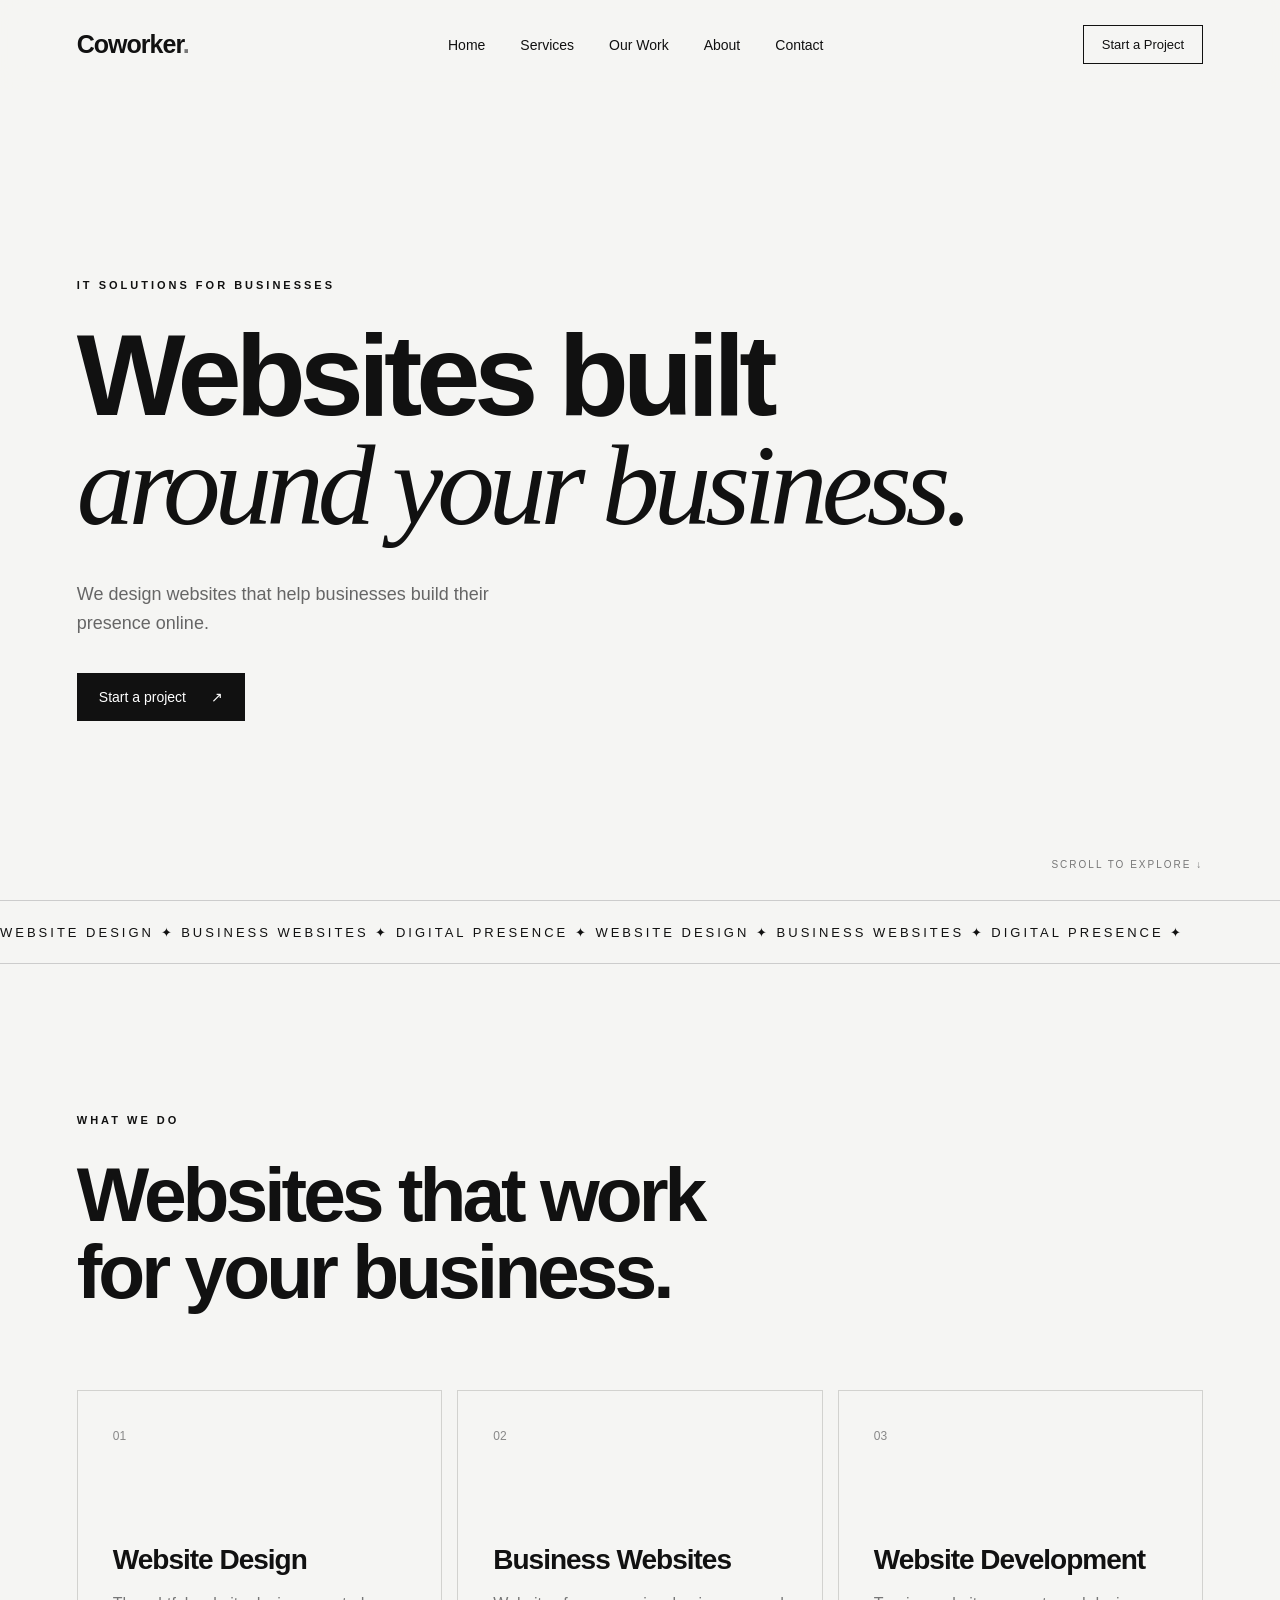
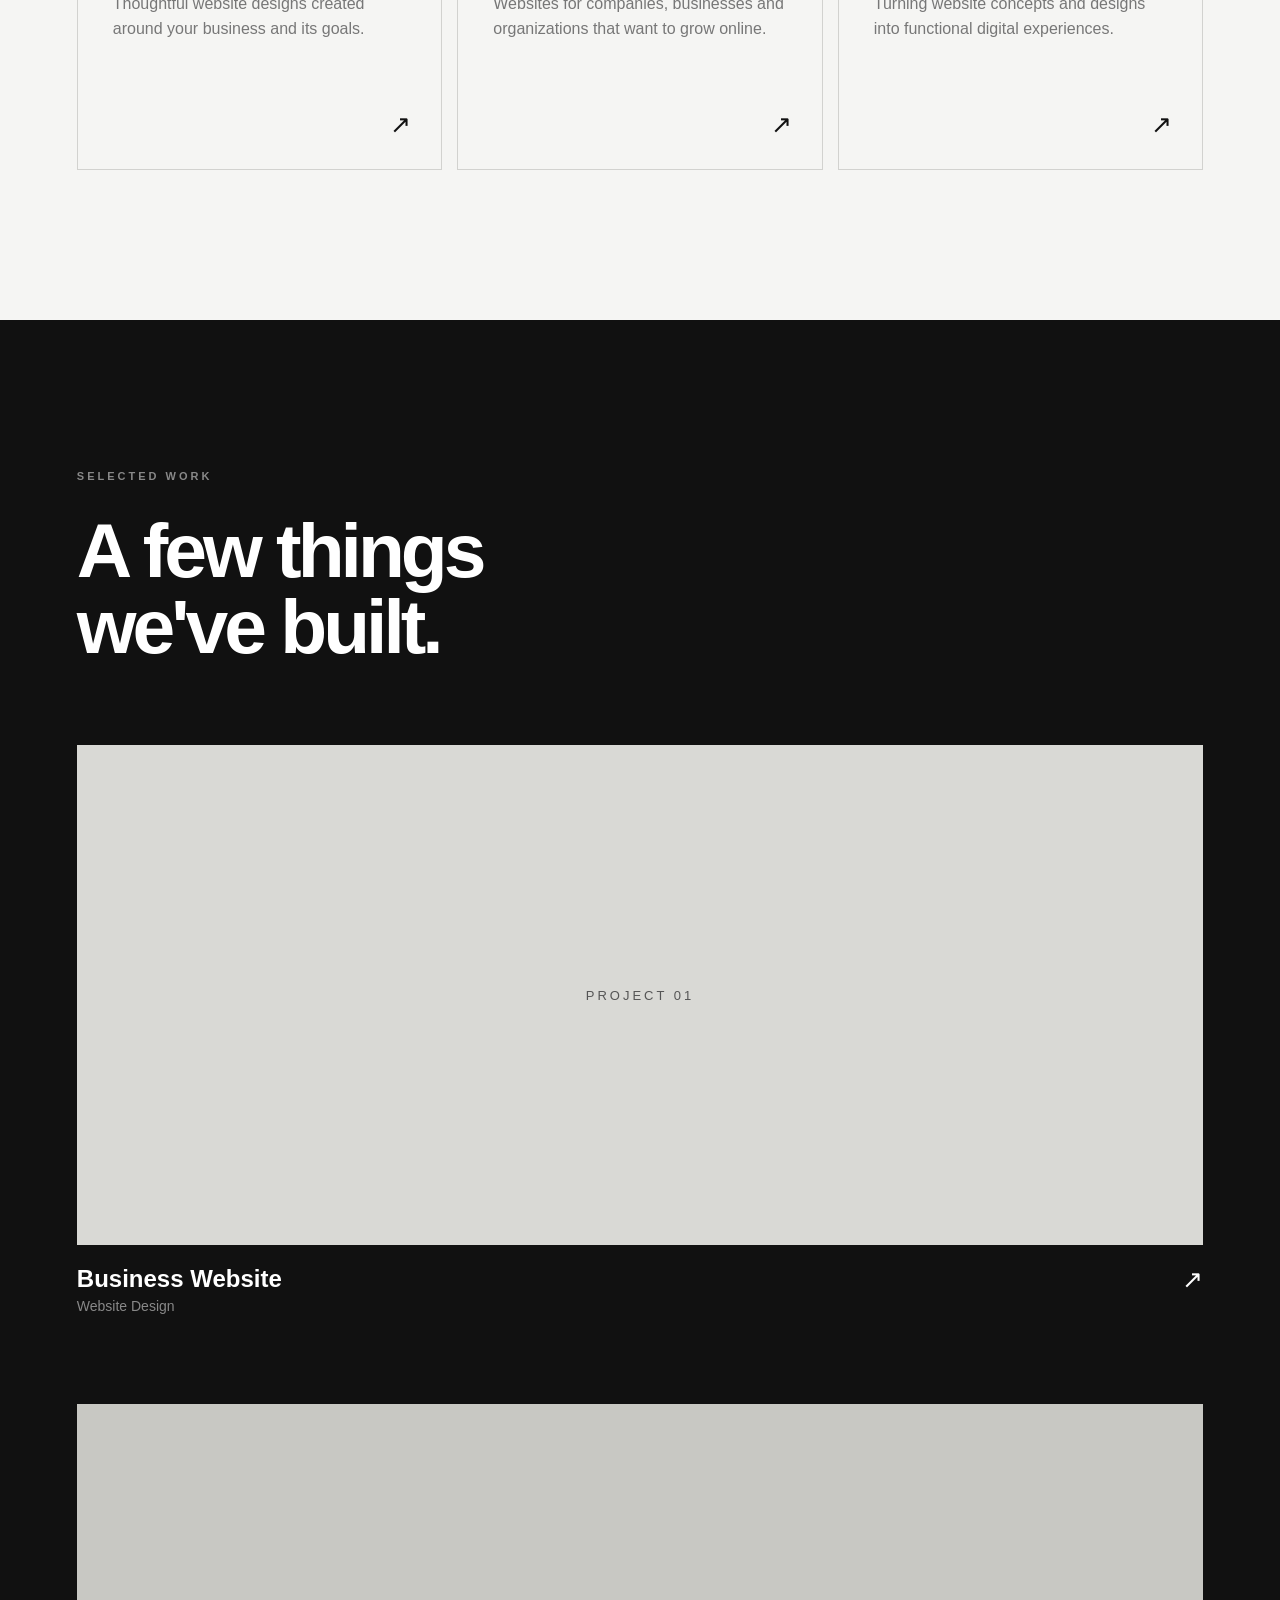
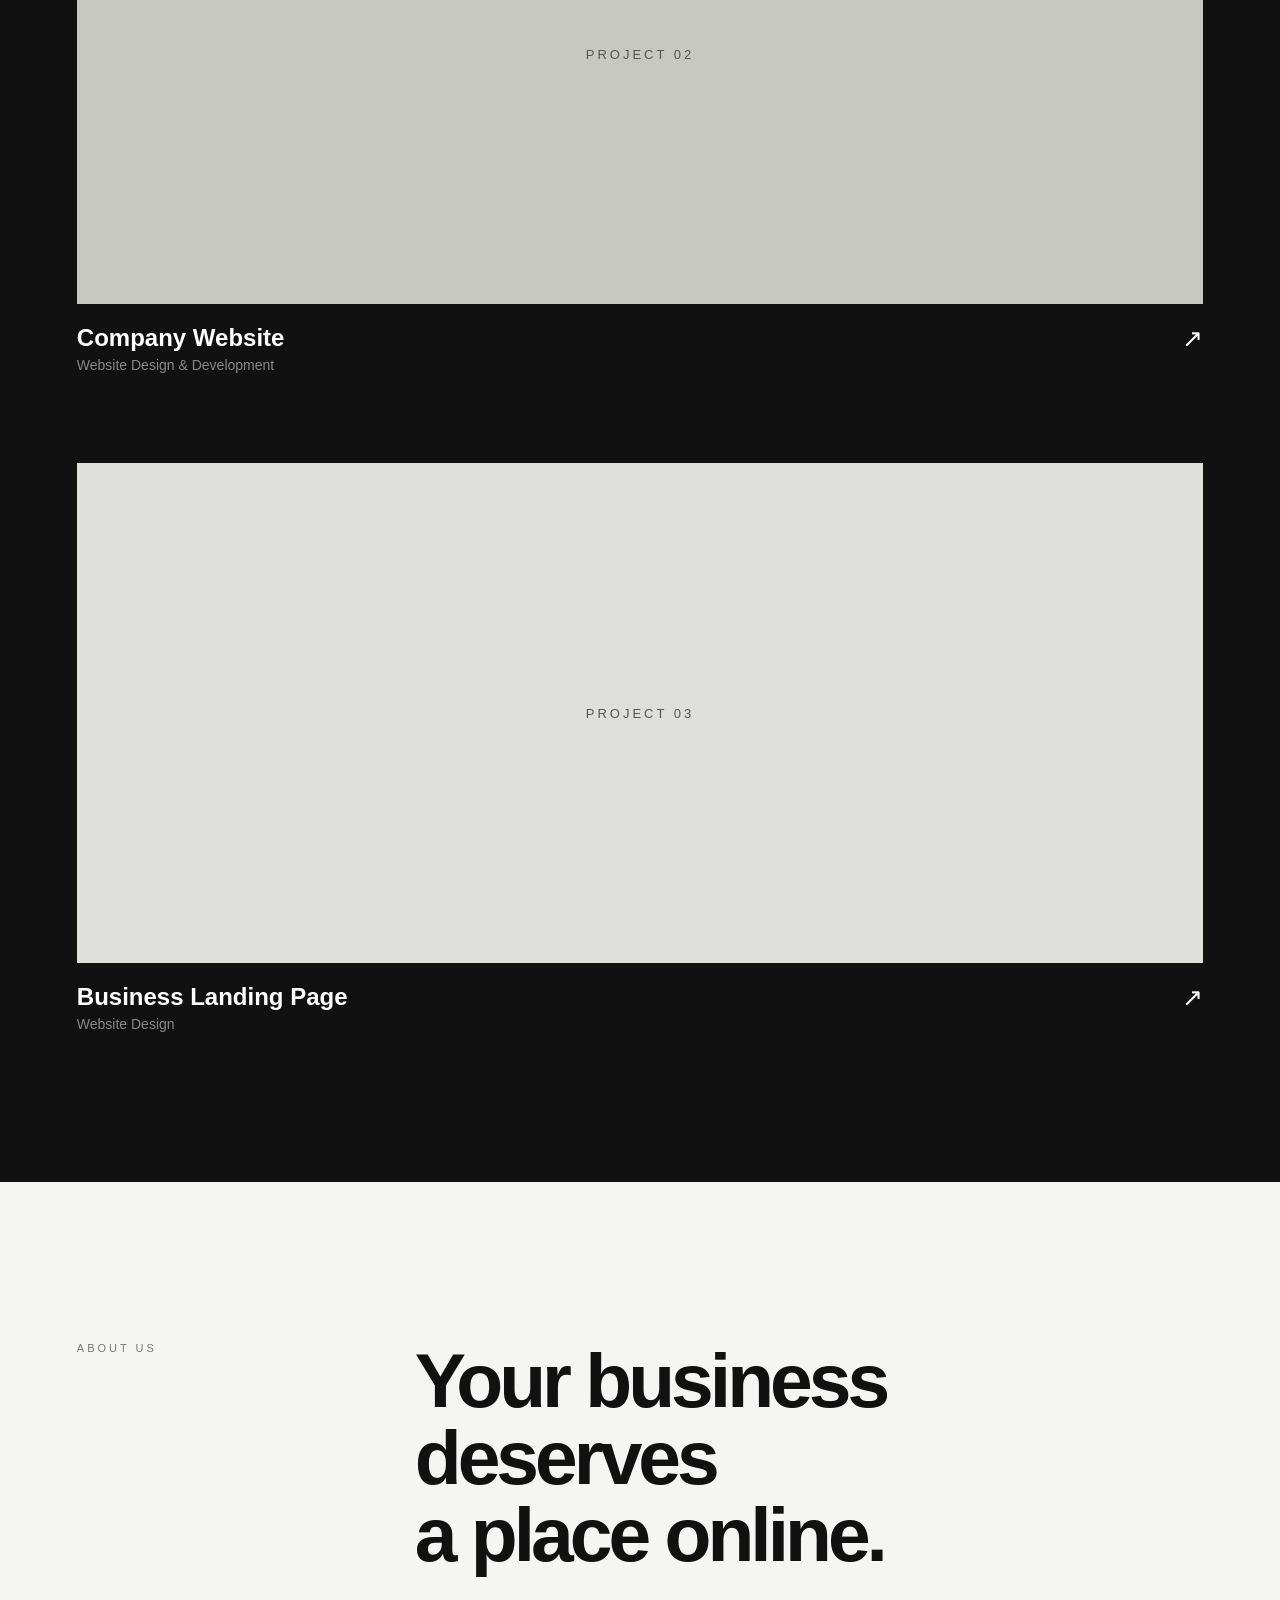
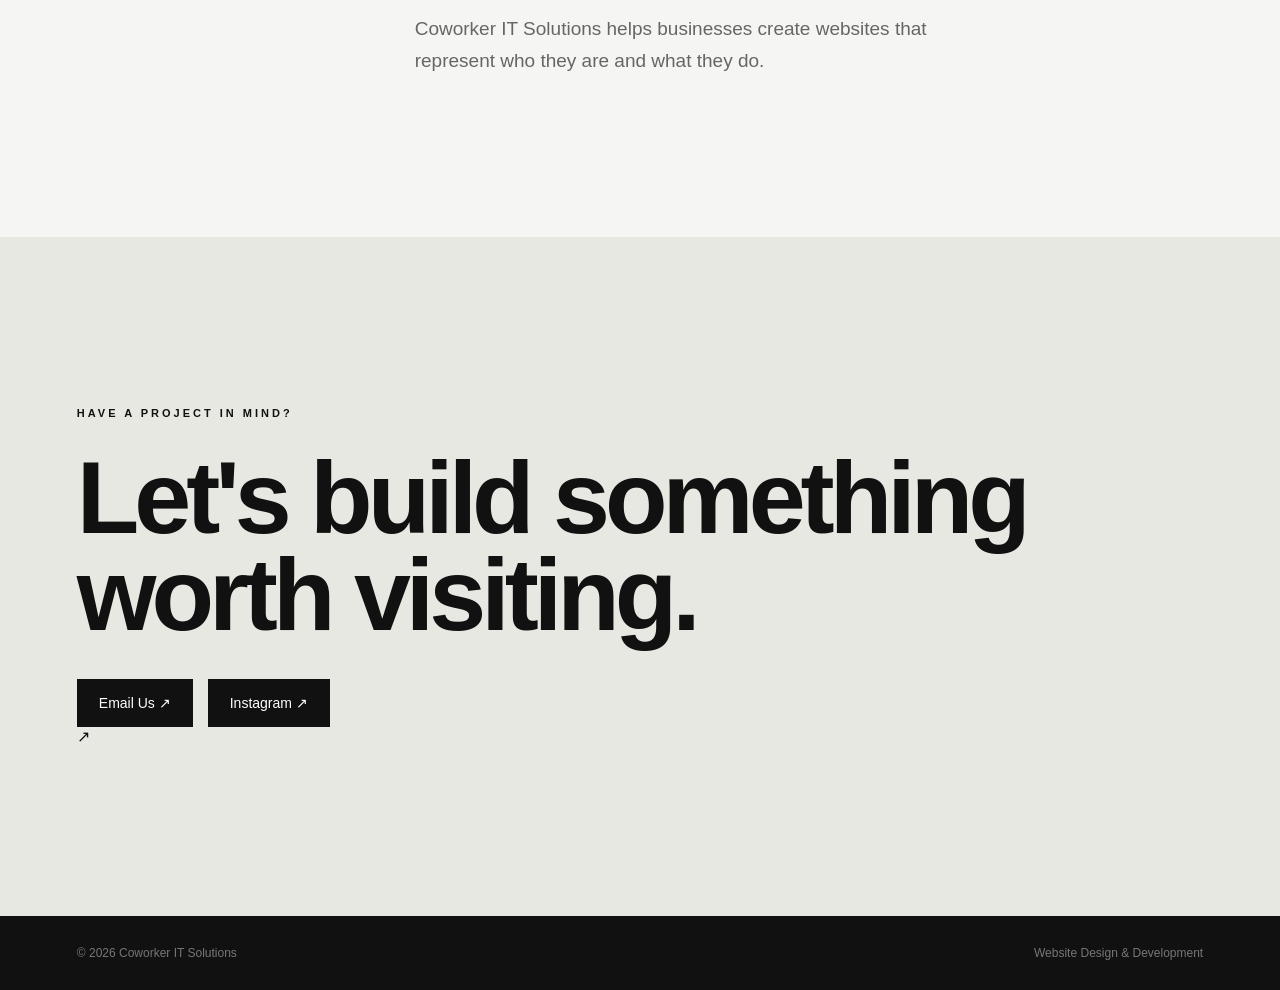
==== commit 77227767: "Add files via upload" ====
--- a/index.html
+++ b/index.html
@@ -1,306 +1,518 @@
-<!DOCTYPE html>
-<html lang="en">
-
-<head>
-    <meta charset="UTF-8">
-    <meta name="viewport" content="width=device-width, initial-scale=1.0">
-
-    <title>Coworker IT Solutions</title>
-
-    <link rel="stylesheet" href="style.css">
-</head>
-
-<body>
-
-    <!-- NAVBAR -->
-
-    <header class="navbar">
-
-        <a href="#home" class="logo">
-            Coworker<span>.</span>
-        </a>
-
-        <nav>
-            <a href="#home">Home</a>
-            <a href="#services">Services</a>
-            <a href="#work">Our Work</a>
-            <a href="#about">About</a>
-            <a href="#contact">Contact</a>
-        </nav>
-
-        <a href="#contact" class="nav-button">
-            Start a Project
-        </a>
-
-    </header>
-
-
-    <!-- HERO -->
-
-    <section id="home" class="hero">
-
-        <div class="hero-content">
-
-            <p class="eyebrow">
-                IT SOLUTIONS FOR BUSINESSES
-            </p>
-
-            <h1>
-                Websites built
-                <span>around your business.</span>
-            </h1>
-
-            <p class="hero-description">
-                We design websites that help businesses
-                build their presence online.
-            </p>
-
-            <a href="#contact" class="main-button">
-                Start a project
-                <span>↗</span>
-            </a>
-
-        </div>
-
-        <div class="scroll-text">
-            SCROLL TO EXPLORE ↓
-        </div>
-
-    </section>
-
-
-    <!-- MOVING TEXT -->
-
-    <div class="marquee">
-
-        <div class="marquee-content">
-            WEBSITE DESIGN ✦ BUSINESS WEBSITES ✦ DIGITAL PRESENCE ✦
-            WEBSITE DESIGN ✦ BUSINESS WEBSITES ✦ DIGITAL PRESENCE ✦
-        </div>
-
-    </div>
-
-
-    <!-- SERVICES -->
-
-    <section id="services" class="section">
-
-        <div class="section-heading reveal">
-
-            <p class="small-title">
-                WHAT WE DO
-            </p>
-
-            <h2>
-                Websites that work<br>
-                for your business.
-            </h2>
-
-        </div>
-
-
-        <div class="services-grid">
-
-            <div class="service-card reveal">
-
-                <span class="service-number">01</span>
-
-                <h3>Website Design</h3>
-
-                <p>
-                    Thoughtful website designs created
-                    around your business and its goals.
-                </p>
-
-                <span class="arrow">↗</span>
-
-            </div>
-
-
-            <div class="service-card reveal">
-
-                <span class="service-number">02</span>
-
-                <h3>Business Websites</h3>
-
-                <p>
-                    Websites for companies, businesses
-                    and organizations that want to grow online.
-                </p>
-
-                <span class="arrow">↗</span>
-
-            </div>
-
-
-            <div class="service-card reveal">
-
-                <span class="service-number">03</span>
-
-                <h3>Website Development</h3>
-
-                <p>
-                    Turning website concepts and designs
-                    into functional digital experiences.
-                </p>
-
-                <span class="arrow">↗</span>
-
-            </div>
-
-        </div>
-
-    </section>
-
-
-    <!-- OUR WORK -->
-
-    <section id="work" class="work-section">
-
-        <div class="section-heading reveal">
-
-            <p class="small-title">
-                SELECTED WORK
-            </p>
-
-            <h2>
-                A few things<br>
-                we've built.
-            </h2>
-
-        </div>
-
-
-        <div class="projects">
-
-            <div class="project reveal">
-
-                <div class="project-image">
-                    <span>PROJECT 01</span>
-                </div>
-
-                <div class="project-info">
-
-                    <div>
-                        <h3>Business Website</h3>
-                        <p>Website Design</p>
-                    </div>
-
-                    <span>↗</span>
-
-                </div>
-
-            </div>
-
-
-            <div class="project reveal">
-
-                <div class="project-image project-two">
-                    <span>PROJECT 02</span>
-                </div>
-
-                <div class="project-info">
-
-                    <div>
-                        <h3>Company Website</h3>
-                        <p>Website Design & Development</p>
-                    </div>
-
-                    <span>↗</span>
-
-                </div>
-
-            </div>
-
-
-            <div class="project reveal">
-
-                <div class="project-image project-three">
-                    <span>PROJECT 03</span>
-                </div>
-
-                <div class="project-info">
-
-                    <div>
-                        <h3>Business Landing Page</h3>
-                        <p>Website Design</p>
-                    </div>
-
-                    <span>↗</span>
-
-                </div>
-
-            </div>
-
-        </div>
-
-    </section>
-
-
-    <!-- ABOUT -->
-
-    <section id="about" class="about-section">
-
-        <div class="about-label reveal">
-            ABOUT US
-        </div>
-
-        <div class="about-content reveal">
-
-            <h2>
-                Your business deserves
-                a place online.
-            </h2>
-
-            <p>
-                Coworker IT Solutions helps businesses
-                create websites that represent who they
-                are and what they do.
-            </p>
-
-        </div>
-
-    </section>
-
-
-    <!-- CONTACT -->
-
-    <section id="contact" class="contact-section">
-
-        <p class="small-title">
-            HAVE A PROJECT IN MIND?
-        </p>
-
-        <h2>
-            Let's build something<br>
-            worth visiting.
-        </h2>
-
-        <a href="mailto:your@email.com" class="contact-button">
-            Get in touch
-            <span>↗</span>
-        </a>
-
-    </section>
-
-
-    <!-- FOOTER -->
-
-    <footer>
-
-        <div>
-            © 2026 Coworker IT Solutions
-        </div>
-
-        <div>
-            Website Design & Development
-        </div>
-
-    </footer>
-
-
-    <script src="script.js"></script>
-
-</body>
-
+<!DOCTYPE html>
+<html lang="en">
+
+<head>
+
+    <meta charset="UTF-8">
+
+    <meta name="viewport" content="width=device-width, initial-scale=1.0">
+
+    <title>Coworker IT Solutions</title>
+
+    <link rel="stylesheet" href="style.css">
+
+</head>
+
+
+<body>
+
+
+    <!-- ================= NAVBAR ================= -->
+
+    <header class="navbar">
+
+        <a href="#home" class="logo">
+            Coworker<span>.</span>
+        </a>
+
+
+        <nav>
+
+            <a href="#home">Home</a>
+
+            <a href="#services">Services</a>
+
+            <a href="#work">Our Work</a>
+
+            <a href="#about">About</a>
+
+            <a href="#contact">Contact</a>
+
+        </nav>
+
+
+        <a href="#contact" class="nav-button">
+            Start a Project
+        </a>
+
+    </header>
+
+
+
+    <!-- ================= HERO ================= -->
+
+    <section id="home" class="hero">
+
+        <div class="hero-content">
+
+            <p class="eyebrow">
+                IT SOLUTIONS FOR BUSINESSES
+            </p>
+
+
+            <h1>
+
+                Websites built
+
+                <span>
+                    around your business.
+                </span>
+
+            </h1>
+
+
+            <p class="hero-description">
+
+                We design websites that help businesses
+                build their presence online.
+
+            </p>
+
+
+            <a href="#contact" class="main-button">
+
+                Start a project
+
+                <span>↗</span>
+
+            </a>
+
+        </div>
+
+
+        <div class="scroll-text">
+
+            SCROLL TO EXPLORE ↓
+
+        </div>
+
+    </section>
+
+
+
+    <!-- ================= MARQUEE ================= -->
+
+    <div class="marquee">
+
+        <div class="marquee-content">
+
+            WEBSITE DESIGN ✦ BUSINESS WEBSITES ✦ DIGITAL PRESENCE ✦
+            WEBSITE DESIGN ✦ BUSINESS WEBSITES ✦ DIGITAL PRESENCE ✦
+
+        </div>
+
+    </div>
+
+
+
+    <!-- ================= SERVICES ================= -->
+
+    <section id="services" class="section">
+
+
+        <div class="section-heading reveal">
+
+            <p class="small-title">
+                WHAT WE DO
+            </p>
+
+
+            <h2>
+
+                Websites that work
+
+                <br>
+
+                for your business.
+
+            </h2>
+
+        </div>
+
+
+
+        <div class="services-grid">
+
+
+            <!-- SERVICE 01 -->
+
+            <a href="services/website-design.html"
+               class="service-card reveal">
+
+
+                <span class="service-number">
+                    01
+                </span>
+
+
+                <h3>
+                    Website Design
+                </h3>
+
+
+                <p>
+
+                    Thoughtful website designs created
+                    around your business and its goals.
+
+                </p>
+
+
+                <span class="arrow">
+                    ↗
+                </span>
+
+
+            </a>
+
+
+
+            <!-- SERVICE 02 -->
+
+            <a href="services/business-websites.html"
+               class="service-card reveal">
+
+
+                <span class="service-number">
+                    02
+                </span>
+
+
+                <h3>
+                    Business Websites
+                </h3>
+
+
+                <p>
+
+                    Websites for companies, businesses
+                    and organizations that want to grow online.
+
+                </p>
+
+
+                <span class="arrow">
+                    ↗
+                </span>
+
+
+            </a>
+
+
+
+            <!-- SERVICE 03 -->
+
+            <a href="services/website-development.html"
+               class="service-card reveal">
+
+
+                <span class="service-number">
+                    03
+                </span>
+
+
+                <h3>
+                    Website Development
+                </h3>
+
+
+                <p>
+
+                    Turning website concepts and designs
+                    into functional digital experiences.
+
+                </p>
+
+
+                <span class="arrow">
+                    ↗
+                </span>
+
+
+            </a>
+
+
+        </div>
+
+    </section>
+
+
+
+    <!-- ================= OUR WORK ================= -->
+
+    <section id="work" class="work-section">
+
+
+        <div class="section-heading reveal">
+
+            <p class="small-title">
+                SELECTED WORK
+            </p>
+
+
+            <h2>
+
+                A few things
+
+                <br>
+
+                we've built.
+
+            </h2>
+
+        </div>
+
+
+
+        <div class="projects">
+
+
+            <!-- PROJECT 01 -->
+
+            <div class="project reveal">
+
+                <div class="project-image">
+
+                    <span>
+                        PROJECT 01
+                    </span>
+
+                </div>
+
+
+                <div class="project-info">
+
+                    <div>
+
+                        <h3>
+                            Business Website
+                        </h3>
+
+                        <p>
+                            Website Design
+                        </p>
+
+                    </div>
+
+
+                    <span>
+                        ↗
+                    </span>
+
+                </div>
+
+            </div>
+
+
+
+            <!-- PROJECT 02 -->
+
+            <div class="project reveal">
+
+                <div class="project-image project-two">
+
+                    <span>
+                        PROJECT 02
+                    </span>
+
+                </div>
+
+
+                <div class="project-info">
+
+                    <div>
+
+                        <h3>
+                            Company Website
+                        </h3>
+
+                        <p>
+                            Website Design & Development
+                        </p>
+
+                    </div>
+
+
+                    <span>
+                        ↗
+                    </span>
+
+                </div>
+
+            </div>
+
+
+
+            <!-- PROJECT 03 -->
+
+            <div class="project reveal">
+
+                <div class="project-image project-three">
+
+                    <span>
+                        PROJECT 03
+                    </span>
+
+                </div>
+
+
+                <div class="project-info">
+
+                    <div>
+
+                        <h3>
+                            Business Landing Page
+                        </h3>
+
+                        <p>
+                            Website Design
+                        </p>
+
+                    </div>
+
+
+                    <span>
+                        ↗
+                    </span>
+
+                </div>
+
+            </div>
+
+
+        </div>
+
+    </section>
+
+
+
+    <!-- ================= ABOUT ================= -->
+
+    <section id="about" class="about-section">
+
+
+        <div class="about-label reveal">
+
+            ABOUT US
+
+        </div>
+
+
+
+        <div class="about-content reveal">
+
+
+            <h2>
+
+                Your business deserves
+
+                <br>
+
+                a place online.
+
+            </h2>
+
+
+            <p>
+
+                Coworker IT Solutions helps businesses
+                create websites that represent who they
+                are and what they do.
+
+            </p>
+
+
+        </div>
+
+    </section>
+
+
+
+    <!-- ================= CONTACT ================= -->
+
+    <section id="contact" class="contact-section">
+
+
+        <p class="small-title">
+
+            HAVE A PROJECT IN MIND?
+
+        </p>
+
+
+        <h2>
+
+            Let's build something
+
+            <br>
+
+            worth visiting.
+
+        </h2>
+
+
+       <div class="contact-buttons">
+
+    <a href="mailto:jhalaktrivedi7@gmail.com"
+       class="contact-button">
+        Email Us ↗
+    </a>
+
+    <a href="https://www.instagram.com/coworker.itsolutions/"
+       target="_blank"
+       class="contact-button">
+        Instagram ↗
+    </a>
+
+</div>
+
+            <span>
+                ↗
+            </span>
+
+        </a>
+
+
+    </section>
+
+
+
+    <!-- ================= FOOTER ================= -->
+
+    <footer>
+
+
+        <div>
+
+            © 2026 Coworker IT Solutions
+
+        </div>
+
+
+        <div>
+
+            Website Design & Development
+
+        </div>
+
+
+    </footer>
+
+
+
+    <script src="script.js"></script>
+
+
+</body>
+
 </html>
--- a/style.css
+++ b/style.css
@@ -1,5 +1,7 @@
 @import url('https://fonts.googleapis.com/css2?family=DM+Sans:wght@400;500;600;700&family=Playfair+Display:ital,wght@0,500;0,600;1,500&display=swap');
 
+
+/* ================= RESET ================= */
 
 * {
     margin: 0;
@@ -15,83 +17,116 @@
 
 body {
     background: #f5f5f3;
+
     color: #111;
+
     font-family: 'DM Sans', sans-serif;
+
     overflow-x: hidden;
 }
 
 
 a {
     color: inherit;
+
     text-decoration: none;
 }
 
 
+
 /* ================= NAVBAR ================= */
 
 .navbar {
+
     width: 100%;
+
     padding: 25px 6%;
 
     display: flex;
+
     align-items: center;
+
     justify-content: space-between;
 
     position: fixed;
+
     top: 0;
+
     z-index: 1000;
 
     background: rgba(245, 245, 243, 0.85);
+
     backdrop-filter: blur(15px);
+
 }
 
 
 .logo {
+
     font-size: 25px;
+
     font-weight: 700;
+
     letter-spacing: -1px;
+
 }
 
 
 .logo span {
+
     color: #777;
+
 }
 
 
 nav {
+
     display: flex;
+
     gap: 35px;
+
 }
 
 
 nav a {
+
     font-size: 14px;
+
     position: relative;
+
 }
 
 
 nav a::after {
+
     content: "";
 
     position: absolute;
+
     left: 0;
+
     bottom: -6px;
 
     width: 0;
+
     height: 1px;
 
     background: #111;
 
     transition: 0.3s;
+
 }
 
 
 nav a:hover::after {
+
     width: 100%;
+
 }
 
 
 .nav-button {
+
     border: 1px solid #111;
 
     padding: 11px 18px;
@@ -99,37 +134,49 @@
     font-size: 13px;
 
     transition: 0.3s;
+
 }
 
 
 .nav-button:hover {
+
     background: #111;
+
     color: white;
-}
+
+}
+
 
 
 /* ================= HERO ================= */
 
 .hero {
+
     min-height: 100vh;
 
     padding: 170px 6% 70px;
 
     display: flex;
+
     flex-direction: column;
+
     justify-content: center;
 
     position: relative;
+
 }
 
 
 .hero-content {
+
     max-width: 1100px;
+
 }
 
 
 .eyebrow,
 .small-title {
+
     font-size: 11px;
 
     letter-spacing: 3px;
@@ -137,10 +184,12 @@
     font-weight: 600;
 
     margin-bottom: 30px;
+
 }
 
 
 .hero h1 {
+
     font-size: clamp(55px, 9vw, 125px);
 
     line-height: 0.95;
@@ -150,10 +199,12 @@
     max-width: 1100px;
 
     animation: heroReveal 1s ease forwards;
+
 }
 
 
 .hero h1 span {
+
     display: block;
 
     font-family: 'Playfair Display', serif;
@@ -161,10 +212,12 @@
     font-style: italic;
 
     font-weight: 500;
+
 }
 
 
 .hero-description {
+
     max-width: 470px;
 
     margin-top: 40px;
@@ -176,14 +229,17 @@
     color: #666;
 
     animation: fadeUp 1s 0.4s both;
+
 }
 
 
 .main-button,
 .contact-button {
+
     display: inline-flex;
 
     align-items: center;
+
     gap: 25px;
 
     margin-top: 35px;
@@ -197,31 +253,40 @@
     font-size: 14px;
 
     transition: 0.3s;
+
 }
 
 
 .main-button span,
 .contact-button span {
+
     transition: 0.3s;
+
 }
 
 
 .main-button:hover,
 .contact-button:hover {
+
     padding-right: 30px;
+
 }
 
 
 .main-button:hover span,
 .contact-button:hover span {
+
     transform: translate(5px, -5px);
+
 }
 
 
 .scroll-text {
+
     position: absolute;
 
     bottom: 30px;
+
     right: 6%;
 
     font-size: 10px;
@@ -229,24 +294,30 @@
     letter-spacing: 2px;
 
     color: #777;
-}
+
+}
+
 
 
 /* ================= MARQUEE ================= */
 
 .marquee {
+
     overflow: hidden;
 
     border-top: 1px solid #ccc;
+
     border-bottom: 1px solid #ccc;
 
     padding: 22px 0;
 
     white-space: nowrap;
+
 }
 
 
 .marquee-content {
+
     display: inline-block;
 
     font-size: 13px;
@@ -254,298 +325,512 @@
     letter-spacing: 3px;
 
     animation: marquee 18s linear infinite;
-}
+
+}
+
 
 
 /* ================= SECTIONS ================= */
 
 .section,
 .work-section {
+
     padding: 150px 6%;
+
 }
 
 
 .section-heading {
+
     margin-bottom: 80px;
+
 }
 
 
 .section-heading h2 {
+
     font-size: clamp(45px, 6vw, 80px);
 
     line-height: 1;
 
     letter-spacing: -4px;
-}
-
-
-.small-title {
+
+}
+
+
+
+/* ================= SERVICES ================= */
+
+.services-grid {
+
+    display: grid;
+
+    grid-template-columns: repeat(3, 1fr);
+
+    gap: 15px;
+
+}
+
+
+.service-card {
+
+    min-height: 380px;
+
+    border: 1px solid #d2d2cf;
+
+    padding: 35px;
+
+    position: relative;
+
+    transition: 0.5s;
+
+    text-decoration: none;
+
+    color: inherit;
+
+    display: block;
+
+}
+
+
+.service-card:hover {
+
+    background: #111;
+
+    color: white;
+
+    transform: translateY(-10px);
+
+}
+
+
+.service-number {
+
+    font-size: 12px;
+
+    color: #888;
+
+}
+
+
+.service-card h3 {
+
+    margin-top: 100px;
+
+    font-size: 28px;
+
+    letter-spacing: -1px;
+
+}
+
+
+.service-card p {
+
+    margin-top: 15px;
+
+    max-width: 320px;
+
     color: #777;
-}
-
-
-/* ================= SERVICES ================= */
-
-.services-grid {
+
+    line-height: 1.6;
+
+}
+
+
+.service-card:hover p {
+
+    color: #aaa;
+
+}
+
+
+.arrow {
+
+    position: absolute;
+
+    right: 30px;
+
+    bottom: 30px;
+
+    font-size: 25px;
+
+    transition: 0.3s;
+
+}
+
+
+.service-card:hover .arrow {
+
+    transform: translate(5px, -5px);
+
+}
+
+
+
+/* ================= WORK ================= */
+
+.work-section {
+
+    background: #111;
+
+    color: white;
+
+}
+
+
+.work-section .small-title {
+
+    color: #888;
+
+}
+
+
+.projects {
+
     display: grid;
 
-    grid-template-columns: repeat(3, 1fr);
-
+    gap: 90px;
+
+}
+
+
+.project {
+
+    cursor: pointer;
+
+}
+
+
+.project-image {
+
+    height: 500px;
+
+    background: #d9d9d5;
+
+    display: flex;
+
+    align-items: center;
+
+    justify-content: center;
+
+    overflow: hidden;
+
+    transition: 0.6s;
+
+}
+
+
+.project-image span {
+
+    font-size: 13px;
+
+    letter-spacing: 3px;
+
+    color: #555;
+
+}
+
+
+.project-two {
+
+    background: #c8c8c3;
+
+}
+
+
+.project-three {
+
+    background: #dededb;
+
+}
+
+
+.project:hover .project-image {
+
+    transform: scale(0.98);
+
+}
+
+
+.project-info {
+
+    display: flex;
+
+    justify-content: space-between;
+
+    padding-top: 20px;
+
+}
+
+
+.project-info h3 {
+
+    font-size: 24px;
+
+}
+
+
+.project-info p {
+
+    color: #888;
+
+    margin-top: 5px;
+
+    font-size: 14px;
+
+}
+
+
+.project-info > span {
+
+    font-size: 25px;
+
+    transition: 0.3s;
+
+}
+
+
+.project:hover .project-info > span {
+
+    transform: translate(5px, -5px);
+
+}
+
+
+
+/* ================= ABOUT ================= */
+
+.about-section {
+
+    padding: 160px 6%;
+
+    display: grid;
+
+    grid-template-columns: 30% 70%;
+
+}
+
+
+.about-label {
+
+    color: #777;
+
+    font-size: 11px;
+
+    letter-spacing: 3px;
+
+}
+
+
+.about-content {
+
+    max-width: 850px;
+
+}
+
+
+.about-content h2 {
+
+    font-size: clamp(45px, 6vw, 80px);
+
+    line-height: 1;
+
+    letter-spacing: -4px;
+
+}
+
+
+.about-content p {
+
+    max-width: 550px;
+
+    margin-top: 40px;
+
+    font-size: 19px;
+
+    line-height: 1.7;
+
+    color: #666;
+
+}
+
+
+
+/* ================= CONTACT ================= */
+
+.contact-section {
+
+    padding: 170px 6%;
+
+    background: #e8e8e3;
+
+}
+
+
+.contact-section h2 {
+
+    font-size: clamp(55px, 8vw, 110px);
+
+    line-height: 0.95;
+
+    letter-spacing: -5px;
+
+}
+
+/* CONTACT BUTTONS*/
+
+.contact-buttons {
+    display: flex;
     gap: 15px;
-}
-
-
-.service-card {
-    min-height: 380px;
-
-    border: 1px solid #d2d2cf;
-
-    padding: 35px;
-
-    position: relative;
-
-    transition: 0.5s;
-}
-
-
-.service-card:hover {
+    flex-wrap: wrap;
+}
+
+/* ================= FOOTER ================= */
+
+footer {
+
+    padding: 30px 6%;
+
     background: #111;
+
+    color: #777;
+
+    display: flex;
+
+    justify-content: space-between;
+
+    font-size: 12px;
+
+}
+
+
+
+/* ================= SERVICE PAGES ================= */
+
+.service-page {
+
+    padding: 180px 6% 120px;
+
+}
+
+
+.service-page h1 {
+
+    max-width: 1000px;
+
+    font-size: clamp(55px, 8vw, 110px);
+
+    line-height: 0.95;
+
+    letter-spacing: -5px;
+
+    margin-bottom: 45px;
+
+}
+
+
+.service-intro {
+
+    max-width: 650px;
+
+    font-size: 21px;
+
+    line-height: 1.6;
+
+    color: #666;
+
+}
+
+
+.service-details {
+
+    margin-top: 140px;
+
+    padding-top: 40px;
+
+    border-top: 1px solid #ccc;
+
+    display: grid;
+
+    grid-template-columns: 40% 60%;
+
+}
+
+
+.service-details span {
+
+    font-size: 11px;
+
+    letter-spacing: 2px;
+
+    color: #777;
+
+}
+
+
+.service-details h2 {
+
+    margin-top: 25px;
+
+    font-size: 50px;
+
+    line-height: 1;
+
+}
+
+
+.service-list {
+
+    display: flex;
+
+    flex-direction: column;
+
+}
+
+
+.service-list p {
+
+    padding: 22px 0;
+
+    border-bottom: 1px solid #ccc;
+
+    font-size: 17px;
+
+}
+
+
+.service-cta {
+
+    margin-top: 160px;
+
+    padding: 80px;
+
+    background: #111;
+
     color: white;
 
-    transform: translateY(-10px);
-}
-
-
-.service-number {
-    font-size: 12px;
+}
+
+
+.service-cta p {
 
     color: #888;
-}
-
-
-.service-card h3 {
-    margin-top: 100px;
-
-    font-size: 28px;
-
-    letter-spacing: -1px;
-}
-
-
-.service-card p {
-    margin-top: 15px;
-
-    max-width: 320px;
-
-    color: #777;
-
-    line-height: 1.6;
-}
-
-
-.service-card:hover p {
-    color: #aaa;
-}
-
-
-.arrow {
-    position: absolute;
-
-    right: 30px;
-    bottom: 30px;
-
-    font-size: 25px;
-
-    transition: 0.3s;
-}
-
-
-.service-card:hover .arrow {
-    transform: translate(5px, -5px);
-}
-
-
-/* ================= WORK ================= */
-
-.work-section {
-    background: #111;
-
-    color: white;
-}
-
-
-.work-section .small-title {
-    color: #888;
-}
-
-
-.projects {
-    display: grid;
-
-    gap: 90px;
-}
-
-
-.project {
-    cursor: pointer;
-}
-
-
-.project-image {
-    height: 500px;
-
-    background: #d9d9d5;
-
-    display: flex;
-
-    align-items: center;
-    justify-content: center;
-
-    overflow: hidden;
-
-    transition: 0.6s;
-}
-
-
-.project-image span {
-    font-size: 13px;
-
-    letter-spacing: 3px;
-
-    color: #555;
-}
-
-
-.project-two {
-    background: #c8c8c3;
-}
-
-
-.project-three {
-    background: #dededb;
-}
-
-
-.project:hover .project-image {
-    transform: scale(0.98);
-}
-
-
-.project-info {
-    display: flex;
-
-    justify-content: space-between;
-
-    padding-top: 20px;
-}
-
-
-.project-info h3 {
-    font-size: 24px;
-}
-
-
-.project-info p {
-    color: #888;
-
-    margin-top: 5px;
-
-    font-size: 14px;
-}
-
-
-.project-info > span {
-    font-size: 25px;
-
-    transition: 0.3s;
-}
-
-
-.project:hover .project-info > span {
-    transform: translate(5px, -5px);
-}
-
-
-/* ================= ABOUT ================= */
-
-.about-section {
-    padding: 160px 6%;
-
-    display: grid;
-
-    grid-template-columns: 30% 70%;
-}
-
-
-.about-label {
-    color: #777;
-
-    font-size: 11px;
-
-    letter-spacing: 3px;
-}
-
-
-.about-content {
-    max-width: 850px;
-}
-
-
-.about-content h2 {
+
+    margin-bottom: 20px;
+
+}
+
+
+.service-cta h2 {
+
     font-size: clamp(45px, 6vw, 80px);
 
-    line-height: 1;
-
     letter-spacing: -4px;
-}
-
-
-.about-content p {
-    max-width: 550px;
-
-    margin-top: 40px;
-
-    font-size: 19px;
-
-    line-height: 1.7;
-
-    color: #666;
-}
-
-
-/* ================= CONTACT ================= */
-
-.contact-section {
-    padding: 170px 6%;
-
-    background: #e8e8e3;
-}
-
-
-.contact-section h2 {
-    font-size: clamp(55px, 8vw, 110px);
-
-    line-height: 0.95;
-
-    letter-spacing: -5px;
-}
-
-
-/* ================= FOOTER ================= */
-
-footer {
-    padding: 30px 6%;
-
-    background: #111;
-
-    color: #777;
-
-    display: flex;
-
-    justify-content: space-between;
-
-    font-size: 12px;
-}
+
+    margin-bottom: 25px;
+
+}
+
 
 
 /* ================= ANIMATIONS ================= */
@@ -553,15 +838,19 @@
 @keyframes heroReveal {
 
     from {
+
         opacity: 0;
 
         transform: translateY(60px);
+
     }
 
     to {
+
         opacity: 1;
 
         transform: translateY(0);
+
     }
 
 }
@@ -570,15 +859,19 @@
 @keyframes fadeUp {
 
     from {
+
         opacity: 0;
 
         transform: translateY(30px);
+
     }
 
     to {
+
         opacity: 1;
 
         transform: translateY(0);
+
     }
 
 }
@@ -587,150 +880,251 @@
 @keyframes marquee {
 
     from {
+
         transform: translateX(0);
+
     }
 
     to {
+
         transform: translateX(-50%);
-    }
-
-}
-
-
-/* SCROLL REVEAL */
+
+    }
+
+}
+
+
+
+/* SCROLL ANIMATION */
 
 .reveal {
+
     opacity: 0;
 
     transform: translateY(60px);
 
     transition:
+
         opacity 0.8s ease,
+
         transform 0.8s ease;
+
 }
 
 
 .reveal.active {
+
     opacity: 1;
 
     transform: translateY(0);
-}
+
+}
+
 
 
 /* ================= MOBILE ================= */
 
 @media (max-width: 768px) {
 
+
     .navbar {
+
         padding: 20px 6%;
+
     }
 
 
     nav {
+
         display: none;
+
     }
 
 
     .nav-button {
+
         padding: 9px 13px;
+
     }
 
 
     .hero {
+
         padding: 140px 6% 80px;
+
     }
 
 
     .hero h1 {
+
         font-size: 55px;
 
         letter-spacing: -3px;
+
     }
 
 
     .hero-description {
+
         font-size: 16px;
+
     }
 
 
     .scroll-text {
+
         display: none;
+
     }
 
 
     .section,
     .work-section {
+
         padding: 100px 6%;
+
     }
 
 
     .section-heading {
+
         margin-bottom: 50px;
+
     }
 
 
     .section-heading h2 {
+
         font-size: 48px;
 
         letter-spacing: -3px;
+
     }
 
 
     .services-grid {
+
         grid-template-columns: 1fr;
+
     }
 
 
     .service-card {
+
         min-height: 300px;
+
     }
 
 
     .service-card h3 {
+
         margin-top: 70px;
+
     }
 
 
     .project-image {
+
         height: 300px;
+
     }
 
 
     .about-section {
+
         padding: 100px 6%;
 
         display: block;
+
     }
 
 
     .about-content {
+
         margin-top: 40px;
+
     }
 
 
     .about-content h2 {
+
         font-size: 48px;
 
         letter-spacing: -3px;
+
     }
 
 
     .contact-section {
+
         padding: 110px 6%;
+
     }
 
 
     .contact-section h2 {
+
         font-size: 52px;
 
         letter-spacing: -3px;
+
     }
 
 
     footer {
+
         flex-direction: column;
 
         gap: 10px;
+
+    }
+
+
+    .service-page {
+
+        padding: 140px 6% 80px;
+
+    }
+
+
+    .service-page h1 {
+
+        font-size: 55px;
+
+        letter-spacing: -3px;
+
+    }
+
+
+    .service-intro {
+
+        font-size: 17px;
+
+    }
+
+
+    .service-details {
+
+        margin-top: 90px;
+
+        display: block;
+
+    }
+
+
+    .service-list {
+
+        margin-top: 50px;
+
+    }
+
+
+    .service-cta {
+
+        margin-top: 100px;
+
+        padding: 45px 30px;
+
     }
 
 }
